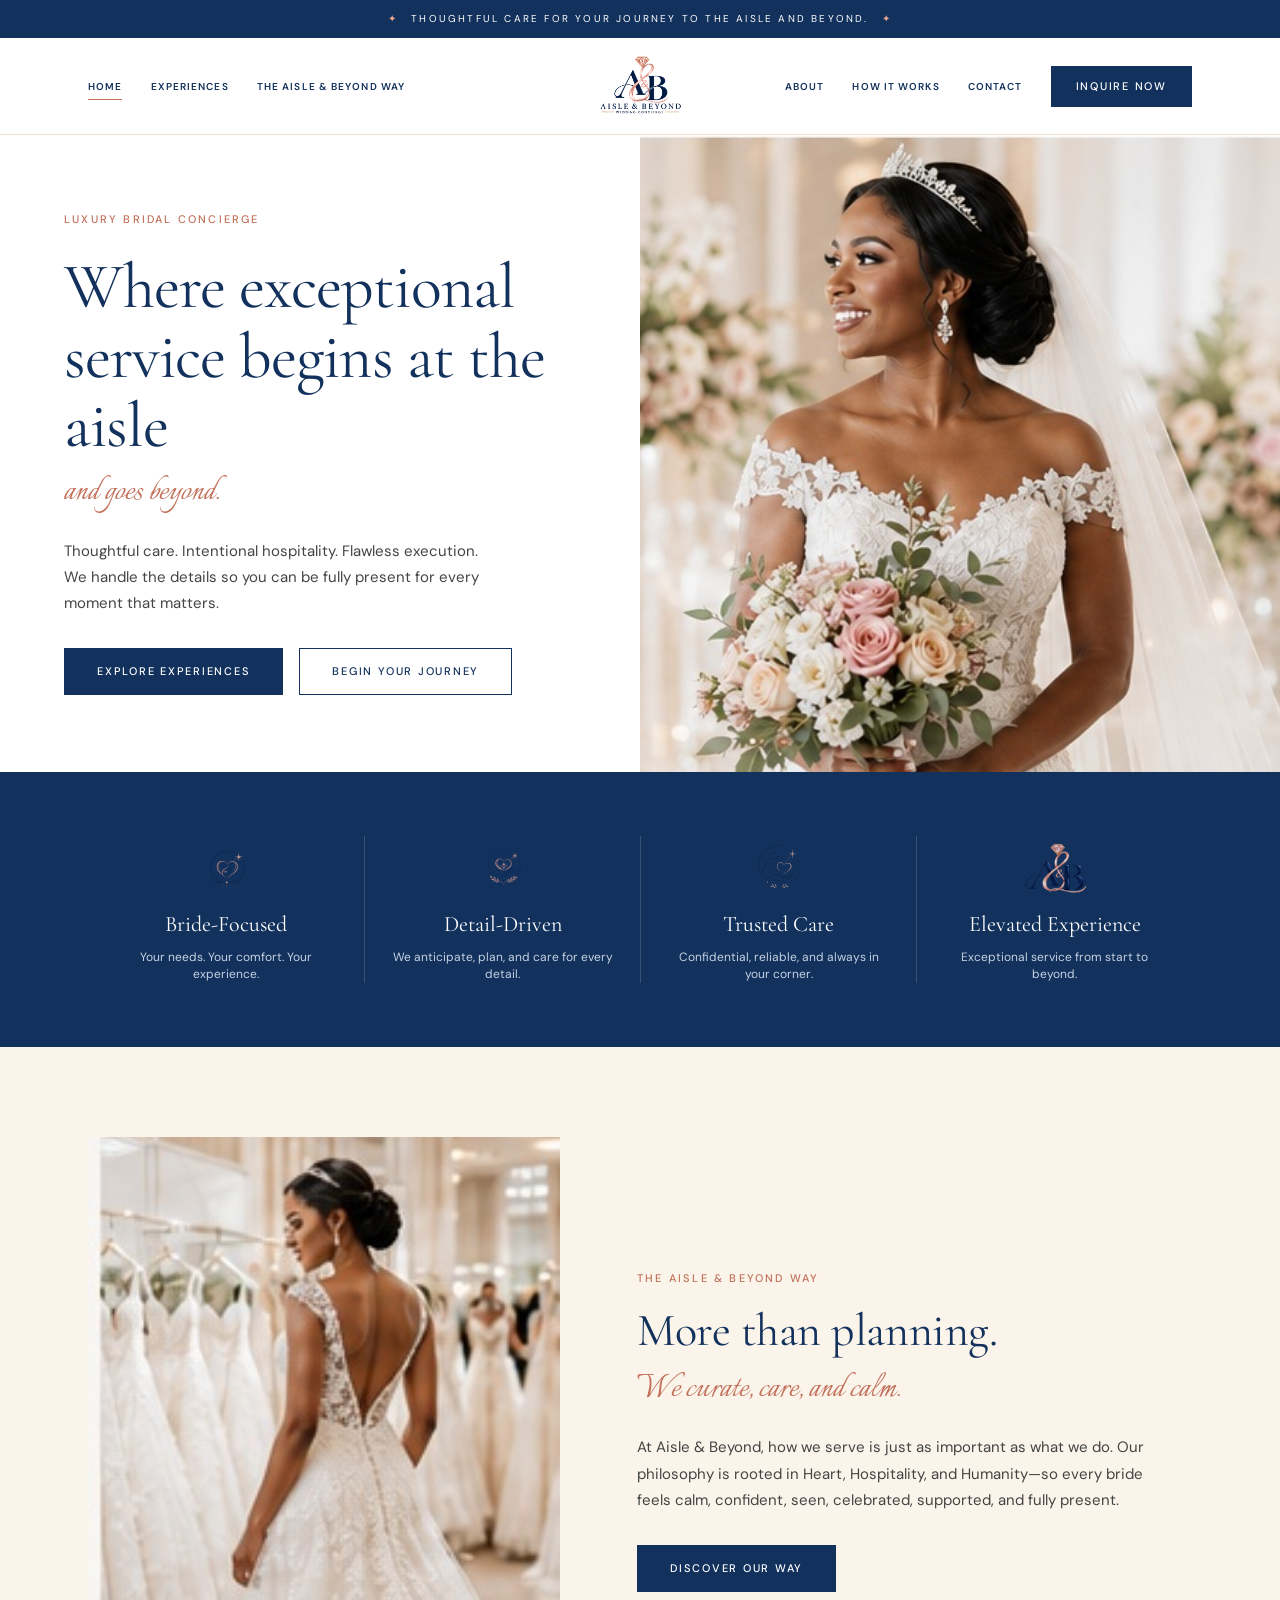
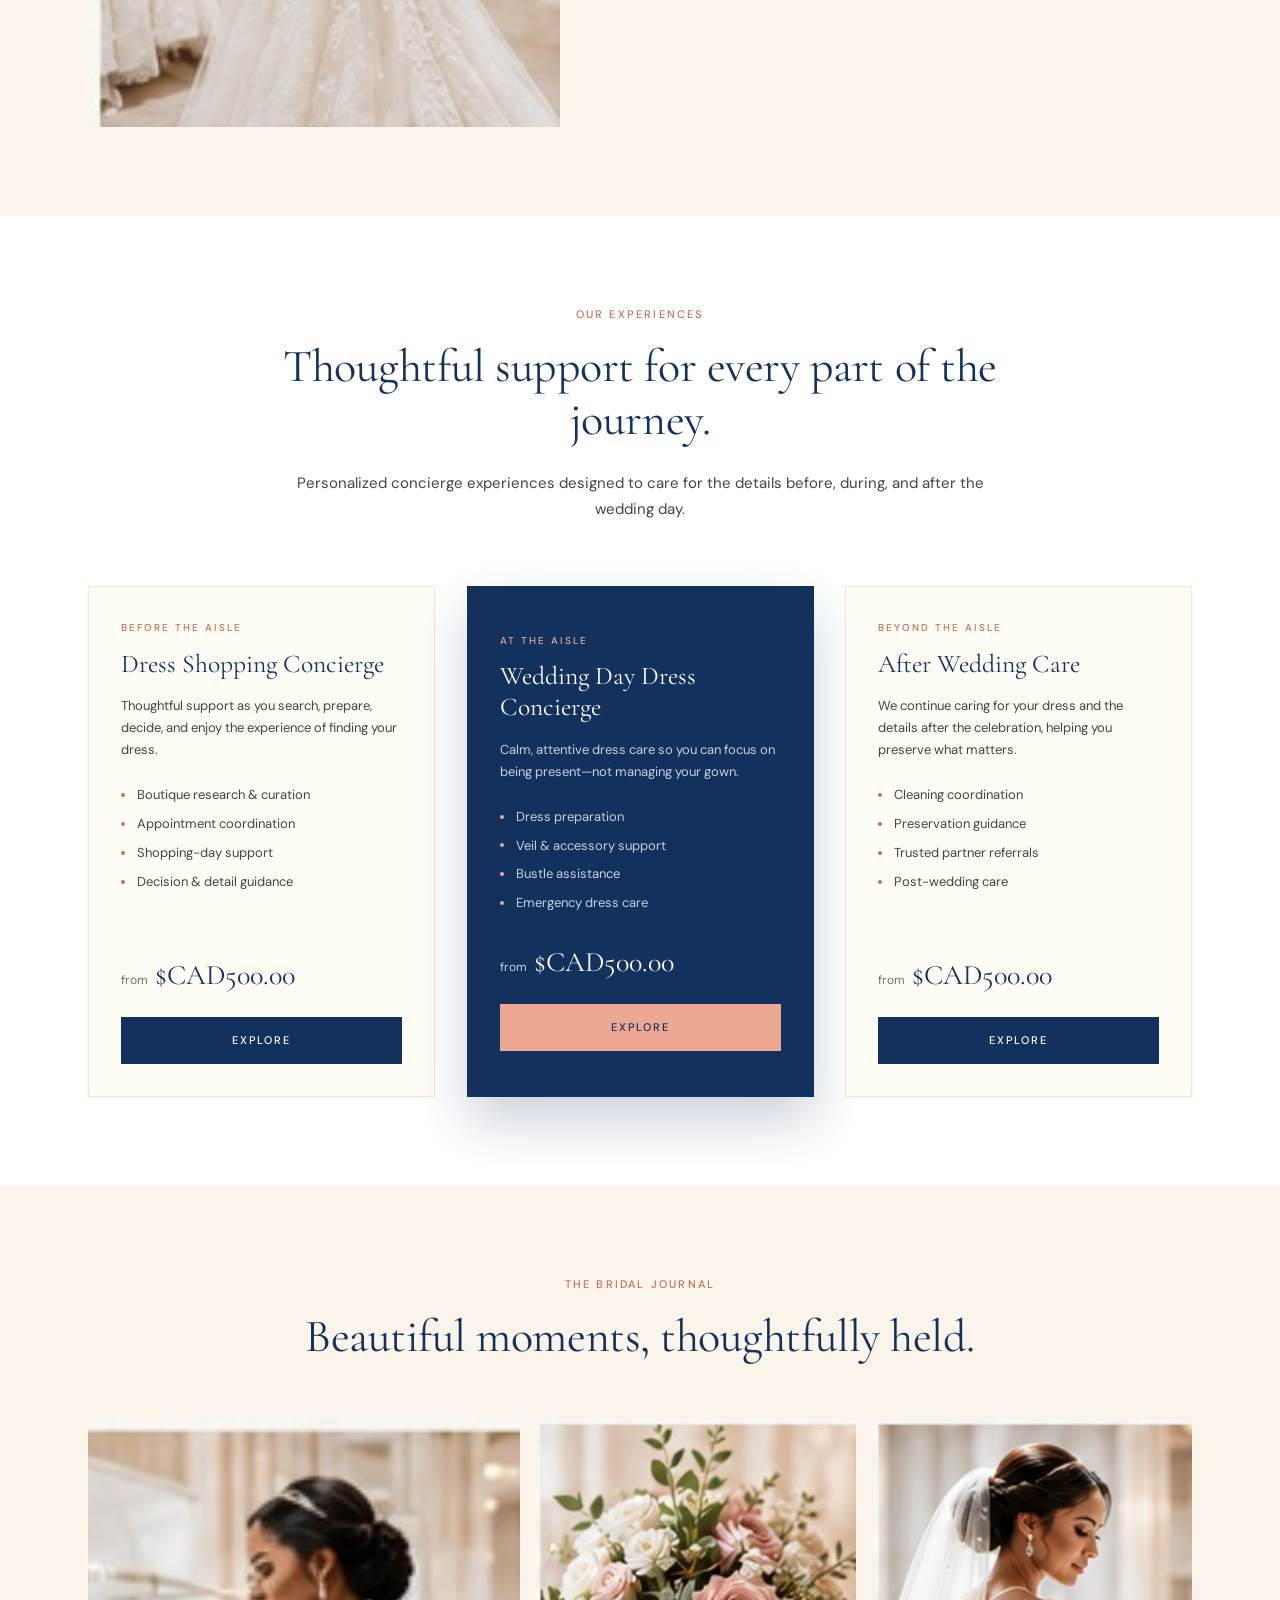
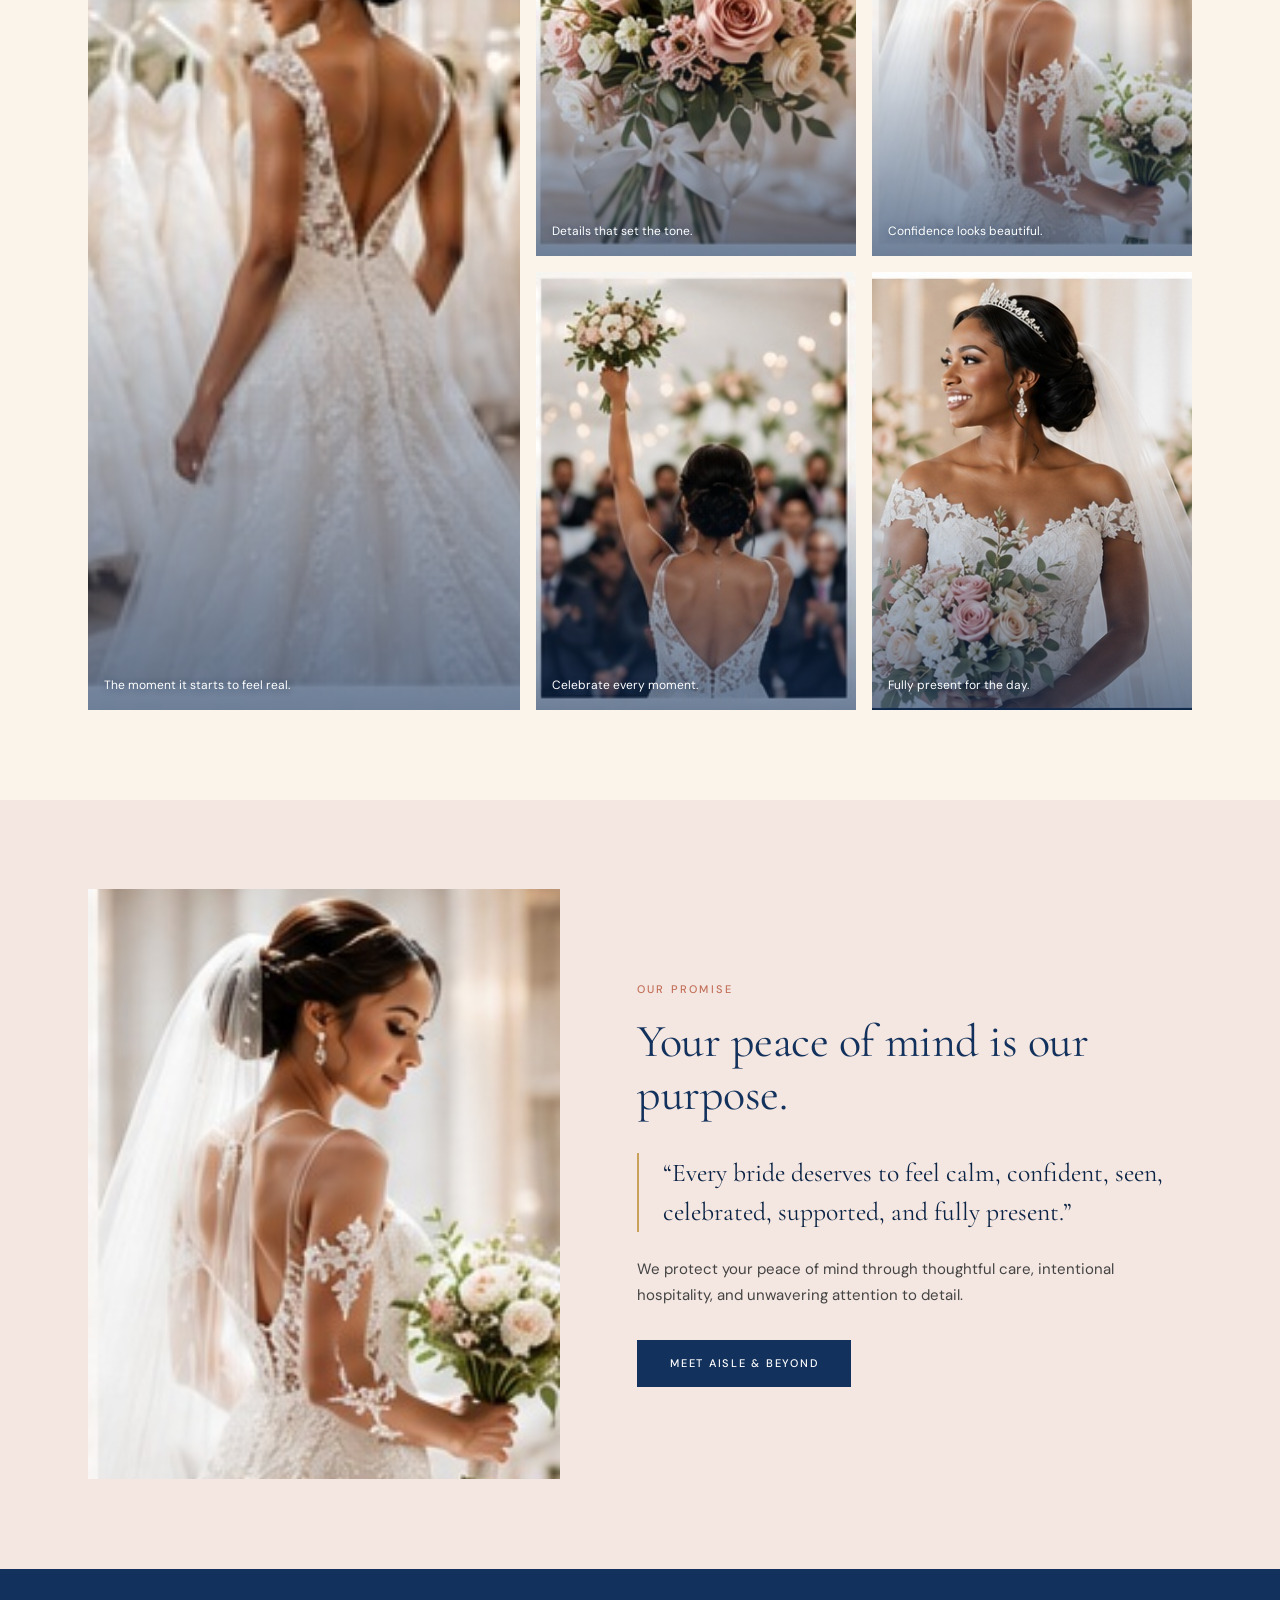
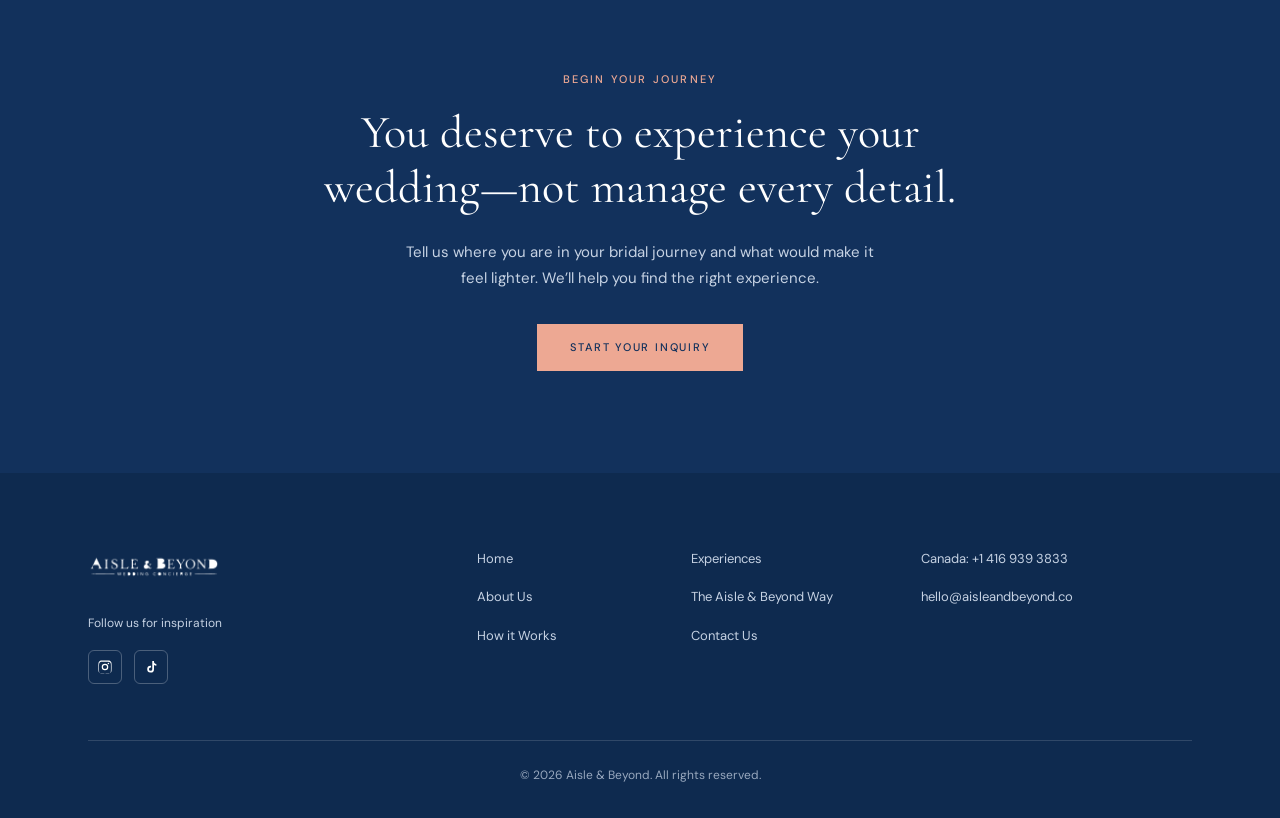
==== index.html @ 55e873e1 "first commit" ====
<!doctype html>
<html lang="en">
  <head>
    <meta charset="UTF-8" />
    <meta name="viewport" content="width=device-width, initial-scale=1.0" />
    <meta
      name="description"
      content="Aisle &amp; Beyond is a luxury bridal concierge offering thoughtful care, intentional hospitality and flawless execution before, during and after the wedding day."
    />
    <title>Aisle &amp; Beyond — Wedding Concierge</title>
    <link rel="icon" href="assets/img/logo.png" />
    <link rel="stylesheet" href="assets/css/style.css" />
  </head>
  <body>
    <!-- ================= Announcement ================= -->
    <div class="announcement">
      <p class="announcement__text">
        <span class="announcement__mark" aria-hidden="true">&#10022;</span>
        Thoughtful care for your journey to the aisle and beyond.
        <span class="announcement__mark" aria-hidden="true">&#10022;</span>
      </p>
    </div>

    <!-- ================= Header ================= -->
    <header class="header" id="header">
      <div class="header__inner container">
        <nav class="nav" aria-label="Primary">
          <ul class="nav__list nav__list--start">
            <li class="nav__item">
              <a class="nav__link" href="index.html" aria-current="page"
                >Home</a
              >
            </li>
            <li class="nav__item">
              <a class="nav__link" href="experiences.html">Experiences</a>
            </li>
            <li class="nav__item">
              <a class="nav__link" href="beyond.html"
                >The Aisle &amp; Beyond Way</a
              >
            </li>
          </ul>

          <a class="nav__brand" href="index.html">
            <img
              class="nav__logo"
              src="assets/img/logo.png"
              alt="Aisle &amp; Beyond, wedding concierge"
              width="180"
              height="72"
            />
          </a>

          <ul class="nav__list nav__list--end">
            <li class="nav__item">
              <a class="nav__link" href="about.html">About</a>
            </li>
            <li class="nav__item">
              <a class="nav__link" href="#how-it-works">How It Works</a>
            </li>
            <li class="nav__item">
              <a class="nav__link" href="contact.html">Contact</a>
            </li>
            <li class="nav__item">
              <a class="btn btn--primary btn--sm" href="contact.html"
                >Inquire Now</a
              >
            </li>
          </ul>

          <button
            class="nav__toggle"
            id="nav-toggle"
            type="button"
            aria-expanded="false"
            aria-controls="nav-panel"
            aria-label="Open navigation menu"
          >
            <span class="nav__toggle-bar" aria-hidden="true"></span>
            <span class="nav__toggle-bar" aria-hidden="true"></span>
            <span class="nav__toggle-bar" aria-hidden="true"></span>
          </button>
        </nav>
      </div>

      <!-- Collapsible menu (tablet + mobile) -->
      <div class="nav__panel" id="nav-panel">
        <ul class="nav__panel-list">
          <li><a class="nav__panel-link" href="index.html">Home</a></li>
          <li>
            <a class="nav__panel-link" href="experiences.html">Experiences</a>
          </li>
          <li>
            <a class="nav__panel-link" href="beyond.html"
              >The Aisle &amp; Beyond Way</a
            >
          </li>
          <li><a class="nav__panel-link" href="about.html">About</a></li>
          <li>
            <a class="nav__panel-link" href="#how-it-works">How It Works</a>
          </li>
          <li><a class="nav__panel-link" href="contact.html">Contact</a></li>
          <li>
            <a class="btn btn--primary btn--block" href="contact.html"
              >Inquire Now</a
            >
          </li>
        </ul>
      </div>
    </header>

    <main>
      <!-- ================= Hero ================= -->
      <section class="hero" aria-labelledby="hero-title">
        <div class="hero__content" data-reveal>
          <p class="eyebrow">Luxury Bridal Concierge</p>
          <h1 class="hero__title" id="hero-title">
            Where exceptional service begins at the aisle
          </h1>
          <p class="hero__script script">and goes beyond.</p>
          <p class="hero__text">
            Thoughtful care. Intentional hospitality. Flawless execution. We
            handle the details so you can be fully present for every moment that
            matters.
          </p>
          <div class="hero__actions">
            <a class="btn btn--primary" href="experiences.html"
              >Explore Experiences</a
            >
            <a class="btn btn--outline" href="contact.html"
              >Begin Your Journey</a
            >
          </div>
        </div>

        <div class="hero__media" data-reveal>
          <img
            class="hero__image"
            src="assets/img/image1.jpg"
            alt="Smiling bride in a lace off-the-shoulder gown and tiara holding a blush rose bouquet"
            width="1600"
            height="1100"
          />
        </div>
      </section>

      <!-- ================= Values ================= -->
      <section class="values" aria-label="Why brides choose Aisle and Beyond">
        <div class="container">
          <ul class="values__list">
            <li class="values__item" data-reveal>
              <img
                class="values__icon"
                src="assets/img/icon1.png"
                alt=""
                aria-hidden="true"
              />
              <h2 class="values__title">Bride-Focused</h2>
              <p class="values__text">
                Your needs. Your comfort. Your experience.
              </p>
            </li>
            <li class="values__item" data-reveal>
              <img
                class="values__icon"
                src="assets/img/icon2.png"
                alt=""
                aria-hidden="true"
              />
              <h2 class="values__title">Detail-Driven</h2>
              <p class="values__text">
                We anticipate, plan, and care for every detail.
              </p>
            </li>
            <li class="values__item" data-reveal>
              <img
                class="values__icon"
                src="assets/img/icon4.png"
                alt=""
                aria-hidden="true"
              />
              <h2 class="values__title">Trusted Care</h2>
              <p class="values__text">
                Confidential, reliable, and always in your corner.
              </p>
            </li>
            <li class="values__item" data-reveal>
              <img
                class="values__icon"
                src="assets/img/icon3.png"
                alt=""
                aria-hidden="true"
              />
              <h2 class="values__title">Elevated Experience</h2>
              <p class="values__text">
                Exceptional service from start to beyond.
              </p>
            </li>
          </ul>
        </div>
      </section>

      <!-- ================= The Aisle & Beyond Way ================= -->
      <section class="way" id="how-it-works" aria-labelledby="way-title">
        <div class="way__inner container">
          <figure class="way__media" data-reveal>
            <img
              class="way__image"
              src="assets/img/image2.jpg"
              alt="Bride in an open-back lace gown standing among wedding dresses in a bridal boutique"
              width="900"
              height="1100"
            />
          </figure>

          <div class="way__content" data-reveal>
            <p class="eyebrow">The Aisle &amp; Beyond Way</p>
            <h2 class="section__title" id="way-title">More than planning.</h2>
            <p class="way__script script">We curate, care, and calm.</p>
            <p class="way__text">
              At Aisle &amp; Beyond, how we serve is just as important as what
              we do. Our philosophy is rooted in Heart, Hospitality, and
              Humanity—so every bride feels calm, confident, seen, celebrated,
              supported, and fully present.
            </p>
            <a class="btn btn--primary" href="beyond.html">Discover Our Way</a>
          </div>
        </div>
      </section>

      <!-- ================= Experiences ================= -->
      <section
        class="experiences"
        id="experiences"
        aria-labelledby="experiences-title"
      >
        <div class="container">
          <header class="section__head" data-reveal>
            <p class="eyebrow">Our Experiences</p>
            <h2 class="section__title" id="experiences-title">
              Thoughtful support for every part of the journey.
            </h2>
            <p class="section__lead">
              Personalized concierge experiences designed to care for the
              details before, during, and after the wedding day.
            </p>
          </header>

          <ul class="experiences__grid">
            <li class="card" data-reveal>
              <p class="card__eyebrow">Before the Aisle</p>
              <h3 class="card__title">Dress Shopping Concierge</h3>
              <p class="card__text">
                Thoughtful support as you search, prepare, decide, and enjoy the
                experience of finding your dress.
              </p>
              <ul class="card__list">
                <li class="card__list-item">
                  Boutique research &amp; curation
                </li>
                <li class="card__list-item">Appointment coordination</li>
                <li class="card__list-item">Shopping-day support</li>
                <li class="card__list-item">Decision &amp; detail guidance</li>
              </ul>
              <p class="card__price">
                <span class="card__price-label">from</span> $CAD500.00
              </p>
              <a class="btn btn--primary btn--block" href="experiences.html"
                >Explore</a
              >
            </li>

            <li class="card card--featured" data-reveal>
              <p class="card__eyebrow">At the Aisle</p>
              <h3 class="card__title">Wedding Day Dress Concierge</h3>
              <p class="card__text">
                Calm, attentive dress care so you can focus on being present—not
                managing your gown.
              </p>
              <ul class="card__list">
                <li class="card__list-item">Dress preparation</li>
                <li class="card__list-item">Veil &amp; accessory support</li>
                <li class="card__list-item">Bustle assistance</li>
                <li class="card__list-item">Emergency dress care</li>
              </ul>
              <p class="card__price">
                <span class="card__price-label">from</span> $CAD500.00
              </p>
              <a class="btn btn--blush btn--block" href="experiences.html"
                >Explore</a
              >
            </li>

            <li class="card" data-reveal>
              <p class="card__eyebrow">Beyond the Aisle</p>
              <h3 class="card__title">After Wedding Care</h3>
              <p class="card__text">
                We continue caring for your dress and the details after the
                celebration, helping you preserve what matters.
              </p>
              <ul class="card__list">
                <li class="card__list-item">Cleaning coordination</li>
                <li class="card__list-item">Preservation guidance</li>
                <li class="card__list-item">Trusted partner referrals</li>
                <li class="card__list-item">Post-wedding care</li>
              </ul>
              <p class="card__price">
                <span class="card__price-label">from</span> $CAD500.00
              </p>
              <a class="btn btn--primary btn--block" href="experiences.html"
                >Explore</a
              >
            </li>
          </ul>
        </div>
      </section>

      <!-- ================= Gallery ================= -->
      <section class="gallery" aria-labelledby="gallery-title">
        <div class="container">
          <header class="section__head" data-reveal>
            <p class="eyebrow">The Bridal Journal</p>
            <h2 class="section__title" id="gallery-title">
              Beautiful moments, thoughtfully held.
            </h2>
          </header>

          <ul class="gallery__grid">
            <li class="gallery__item gallery__item--wide" data-reveal>
              <img
                class="gallery__image"
                src="assets/img/image2.jpg"
                alt="Bride in an open-back lace gown browsing dresses in a bridal salon"
                loading="lazy"
              />
              <p class="gallery__caption">The moment it starts to feel real.</p>
            </li>
            <li class="gallery__item" data-reveal>
              <img
                class="gallery__image"
                src="assets/img/image3.jpg"
                alt="Blush and ivory rose bridal bouquet tied with a satin ribbon"
                loading="lazy"
              />
              <p class="gallery__caption">Details that set the tone.</p>
            </li>
            <li class="gallery__item" data-reveal>
              <img
                class="gallery__image"
                src="assets/img/image4.jpg"
                alt="Bride in a veil and lace gown looking down at her bouquet"
                loading="lazy"
              />
              <p class="gallery__caption">Confidence looks beautiful.</p>
            </li>
            <li class="gallery__item" data-reveal>
              <img
                class="gallery__image"
                src="assets/img/image5.jpg"
                alt="Bride raising her bouquet in celebration in front of applauding guests"
                loading="lazy"
              />
              <p class="gallery__caption">Celebrate every moment.</p>
            </li>
            <li class="gallery__item" data-reveal>
              <img
                class="gallery__image"
                src="assets/img/image6.jpg"
                alt="Bride wearing a tiara and veil holding a blush bouquet at her reception"
                loading="lazy"
              />
              <p class="gallery__caption">Fully present for the day.</p>
            </li>
          </ul>
        </div>
      </section>

      <!-- ================= Promise ================= -->
      <section class="promise" id="about" aria-labelledby="promise-title">
        <div class="promise__inner container">
          <figure class="promise__media" data-reveal>
            <img
              class="promise__image"
              src="assets/img/image7.jpg"
              alt="Bride in a veil and illusion-lace gown holding a soft ivory bouquet"
              width="900"
              height="1100"
              loading="lazy"
            />
          </figure>

          <div class="promise__content" data-reveal>
            <p class="eyebrow">Our Promise</p>
            <h2 class="section__title" id="promise-title">
              Your peace of mind is our purpose.
            </h2>
            <blockquote class="promise__quote">
              <p>
                &ldquo;Every bride deserves to feel calm, confident, seen,
                celebrated, supported, and fully present.&rdquo;
              </p>
            </blockquote>
            <p class="promise__text">
              We protect your peace of mind through thoughtful care, intentional
              hospitality, and unwavering attention to detail.
            </p>
            <a class="btn btn--primary" href="about.html"
              >Meet Aisle &amp; Beyond</a
            >
          </div>
        </div>
      </section>

      <!-- ================= CTA ================= -->
      <section class="cta" id="inquire" aria-labelledby="cta-title">
        <div class="container cta__inner" data-reveal>
          <p class="eyebrow eyebrow--light">Begin Your Journey</p>
          <h2 class="cta__title" id="cta-title">
            You deserve to experience your wedding—not manage every detail.
          </h2>
          <p class="cta__text">
            Tell us where you are in your bridal journey and what would make it
            feel lighter. We&rsquo;ll help you find the right experience.
          </p>
          <a class="btn btn--blush" href="contact.html">Start Your Inquiry</a>
        </div>
      </section>
    </main>

    <!-- ================= Footer ================= -->
    <footer class="footer" id="contact">
      <div class="container">
        <div class="footer__top">
          <div class="footer__brand">
            <img
              class="footer__logo"
              src="assets/img/logo-footer.png"
              alt="Aisle &amp; Beyond, wedding concierge"
              width="180"
              height="46"
              loading="lazy"
            />
            <p class="footer__tagline">Follow us for inspiration</p>
            <ul class="footer__socials">
              <li>
                <a
                  class="footer__social"
                  href="#"
                  aria-label="Aisle and Beyond on Instagram"
                >
                  <svg
                    viewBox="0 0 24 24"
                    width="16"
                    height="16"
                    aria-hidden="true"
                    focusable="false"
                  >
                    <path
                      fill="currentColor"
                      d="M12 2.2c3.2 0 3.6 0 4.9.07 1.2.05 1.8.25 2.2.42.6.22 1 .48 1.4.9.4.4.7.8.9 1.4.2.4.4 1 .4 2.2.1 1.3.1 1.7.1 4.9s0 3.6-.1 4.9c0 1.2-.2 1.8-.4 2.2-.2.6-.5 1-.9 1.4-.4.4-.8.7-1.4.9-.4.2-1 .4-2.2.4-1.3.1-1.7.1-4.9.1s-3.6 0-4.9-.1c-1.2 0-1.8-.2-2.2-.4-.6-.2-1-.5-1.4-.9-.4-.4-.7-.8-.9-1.4-.2-.4-.4-1-.4-2.2-.1-1.3-.1-1.7-.1-4.9s0-3.6.1-4.9c0-1.2.2-1.8.4-2.2.2-.6.5-1 .9-1.4.4-.4.8-.7 1.4-.9.4-.2 1-.4 2.2-.42C8.4 2.2 8.8 2.2 12 2.2Zm0 1.8c-3.1 0-3.5 0-4.8.07-1 .05-1.6.22-1.9.35-.5.2-.8.4-1.1.7-.3.3-.6.6-.7 1.1-.1.3-.3.9-.4 1.9C3 9.4 3 9.8 3 12.9v.2c0 3.1 0 3.5.07 4.8.05 1 .22 1.6.35 1.9.2.5.4.8.7 1.1.3.3.6.6 1.1.7.3.1.9.3 1.9.4 1.3.06 1.7.06 4.8.06s3.5 0 4.8-.06c1-.05 1.6-.22 1.9-.35.5-.2.8-.4 1.1-.7.3-.3.6-.6.7-1.1.1-.3.3-.9.4-1.9.06-1.3.06-1.7.06-4.8s0-3.5-.06-4.8c-.05-1-.22-1.6-.35-1.9-.2-.5-.4-.8-.7-1.1-.3-.3-.6-.6-1.1-.7-.3-.1-.9-.3-1.9-.4C15.5 4 15.1 4 12 4Zm0 3.1a4.9 4.9 0 1 1 0 9.8 4.9 4.9 0 0 1 0-9.8Zm0 1.8a3.1 3.1 0 1 0 0 6.2 3.1 3.1 0 0 0 0-6.2Zm5.1-3.3a1.15 1.15 0 1 1 0 2.3 1.15 1.15 0 0 1 0-2.3Z"
                    />
                  </svg>
                </a>
              </li>
              <li>
                <a
                  class="footer__social"
                  href="#"
                  aria-label="Aisle and Beyond on TikTok"
                >
                  <svg
                    viewBox="0 0 24 24"
                    width="16"
                    height="16"
                    aria-hidden="true"
                    focusable="false"
                  >
                    <path
                      fill="currentColor"
                      d="M16.5 3h-2.6v12.2a2.5 2.5 0 1 1-2.5-2.5c.2 0 .5 0 .7.1v-2.6a5.1 5.1 0 1 0 4.4 5V9a6.4 6.4 0 0 0 3.5 1V7.4a3.9 3.9 0 0 1-3.5-4.4Z"
                    />
                  </svg>
                </a>
              </li>
            </ul>
          </div>

          <nav class="footer__nav" aria-label="Footer">
            <ul class="footer__links">
              <li><a class="footer__link" href="index.html">Home</a></li>
              <li><a class="footer__link" href="about.html">About Us</a></li>
              <li>
                <a class="footer__link" href="#how-it-works">How it Works</a>
              </li>
            </ul>
            <ul class="footer__links">
              <li>
                <a class="footer__link" href="experiences.html">Experiences</a>
              </li>
              <li>
                <a class="footer__link" href="beyond.html"
                  >The Aisle &amp; Beyond Way</a
                >
              </li>
              <li>
                <a class="footer__link" href="contact.html">Contact Us</a>
              </li>
            </ul>
          </nav>

          <address class="footer__contact">
            <p>
              <a class="footer__link" href="tel:+14169393833"
                >Canada: +1 416 939 3833</a
              >
            </p>
            <p>
              <a class="footer__link" href="mailto:hello@aisleandbeyond.co"
                >hello@aisleandbeyond.co</a
              >
            </p>
          </address>
        </div>

        <div class="footer__bottom">
          <p class="footer__copyright">
            &copy; 2026 Aisle &amp; Beyond. All rights reserved.
          </p>
        </div>
      </div>
    </footer>

    <script src="assets/js/main.js"></script>
  </body>
</html>
---- assets/css/style.css ----
/* =========================================================================
   Aisle & Beyond — Wedding Concierge
   Stylesheet: design tokens, base, layout, components, responsive
   Naming: BEM (block__element--modifier)
   ========================================================================= */

@import url("https://fonts.googleapis.com/css2?family=Cormorant+Garamond:ital,wght@0,300;0,400;0,500;0,600;1,300;1,400&family=DM+Sans:ital,opsz,wght@0,9..40,300;0,9..40,400;0,9..40,500;0,9..40,700;1,9..40,400&family=Italianno&display=swap");

/* =========================================================================
   1. Design tokens
   ========================================================================= */

:root {
  /* ---- Colour ---- */
  --color-navy: #12315c;
  --color-navy-bold: #0b2345;
  --color-navy-deep: #0e2a4f;
  --color-navy-soft: #1c4171;
  --color-blush: #eda893;
  --color-gold-blush: #c9a15b;
  --color-blush-dark: #e3937c;
  --color-rose: #c2705a;
  --color-cream: #faf4ea;
  --color-cream-light: #fffcf6;
  --color-sand: #f4e6e0;
  --color-linen: #f5ece4;
  --color-ivory: #fdfaf3;
  --color-white: #ffffff;
  --color-ink: #1b2b3f;
  --color-body: #444444; /* per Figma */
  --color-body-light: #6f6f6f;
  --color-field: #f1f1f1;
  --color-field-hover: #eaeaea;
  --color-border: #e8dcd0;
  --color-border-light: #efe6dc;
  --color-on-navy: #ffffff;
  --color-on-navy-muted: #c6d2e3;

  /* ---- Typography ---- */
  --font-heading: "Cormorant Garamond", "Times New Roman", serif;
  --font-body: "DM Sans", "Helvetica Neue", Arial, sans-serif;
  --font-script: "Italianno", "Cormorant Garamond", cursive;

  --fs-eyebrow: 0.6875rem; /* 11px */
  --fs-nav: 0.625rem; /* 10px — DM Sans SemiBold, per Figma */
  --fs-btn: 0.6875rem; /* 11px */
  --fs-xs: 0.75rem; /* 12px */
  --fs-sm: 0.8125rem; /* 13px */
  --fs-base: 0.9375rem; /* 15px */
  --fs-md: 1rem; /* 16px */
  --fs-lg: 1.125rem; /* 18px */
  --fs-h4: 1.375rem; /* 22px */
  --fs-h3: clamp(1.5rem, 2vw, 1.75rem); /* 24 → 28px */
  --fs-h2: clamp(2rem, 3.6vw, 3rem); /* 32 → 48px */
  --fs-h1: clamp(2.5rem, 5vw, 4rem); /* 40 → 64px */
  --fs-script: clamp(1.75rem, 3vw, 2.375rem); /* 28 → 38px */
  --fs-price: clamp(1.5rem, 2.2vw, 1.875rem); /* 24 → 30px */

  --lh-tight: 1.08;
  --lh-heading: 1.15;
  --lh-snug: 1.4;
  --lh-body: 1.75;

  --ls-eyebrow: 0.2em;
  --ls-btn: 0.16em;
  --ls-nav: 0.11em;

  /* ---- Spacing ---- */
  --space-2xs: 0.25rem; /* 4px  */
  --space-xs: 0.5rem; /* 8px  */
  --space-sm: 0.75rem; /* 12px */
  --space-md: 1rem; /* 16px */
  --space-lg: 1.5rem; /* 24px */
  --space-xl: 2rem; /* 32px */
  --space-2xl: 3rem; /* 48px */
  --space-3xl: 4rem; /* 64px */
  --space-4xl: 5.5rem; /* 88px */
  --space-5xl: 7rem; /* 112px */

  --section-padding: clamp(3.5rem, 7vw, 7rem);
  --container-max: 1200px;
  --container-pad: clamp(1.25rem, 4vw, 3rem);

  /* ---- Radius / elevation / motion ---- */
  --radius-none: 0;
  --radius-sm: 2px;
  --radius-md: 6px;
  --radius-pill: 999px;

  --shadow-header: 0 1px 0 rgba(232, 220, 208, 0.9);
  --shadow-header-scrolled: 0 6px 24px rgba(18, 49, 92, 0.08);
  --shadow-card: 0 1px 2px rgba(18, 49, 92, 0.04);
  --shadow-card-hover: 0 18px 40px rgba(18, 49, 92, 0.12);
  --shadow-featured: 0 24px 50px rgba(18, 49, 92, 0.22);

  --transition-fast: 0.2s ease;
  --transition-base: 0.35s ease;
  --transition-reveal: 0.8s cubic-bezier(0.22, 0.61, 0.36, 1);
}

/* =========================================================================
   2. Reset & base
   ========================================================================= */

*,
*::before,
*::after {
  box-sizing: border-box;
}

html {
  scroll-behavior: smooth;
  -webkit-text-size-adjust: 100%;
}

body {
  margin: 0;
  font-family: var(--font-body);
  font-size: var(--fs-base);
  line-height: var(--lh-body);
  color: var(--color-body);
  background-color: var(--color-white);
  -webkit-font-smoothing: antialiased;
  -moz-osx-font-smoothing: grayscale;
  overflow-x: hidden;
}

h1,
h2,
h3,
h4 {
  margin: 0;
  font-family: var(--font-heading);
  font-weight: 400;
  color: var(--color-navy);
  line-height: var(--lh-heading);
}

p {
  margin: 0;
}

ul,
ol {
  margin: 0;
  padding: 0;
  list-style: none;
}

a {
  color: inherit;
  text-decoration: none;
}

img {
  display: block;
  max-width: 100%;
  height: auto;
}

blockquote {
  margin: 0;
}

address {
  font-style: normal;
}

button {
  font: inherit;
  color: inherit;
}

:focus-visible {
  outline: 2px solid var(--color-blush);
  outline-offset: 3px;
}

/* =========================================================================
   3. Layout helpers
   ========================================================================= */

.container {
  width: 100%;
  max-width: var(--container-max);
  margin-inline: auto;
  padding-inline: var(--container-pad);
}

/* =========================================================================
   4. Shared elements
   ========================================================================= */

.eyebrow {
  font-family: var(
    --font-body
  ); /* also used on headings, so set it explicitly */
  font-size: var(--fs-eyebrow);
  font-weight: 500;
  letter-spacing: var(--ls-eyebrow);
  text-transform: uppercase;
  color: var(--color-rose);
  line-height: 1.6;
}

.eyebrow--light {
  color: var(--color-blush);
}

.script {
  font-family: var(--font-script);
  font-size: var(--fs-script);
  font-weight: 400;
  line-height: 1.1;
  color: var(--color-rose);
}

.section__head {
  max-width: 720px;
  margin-inline: auto;
  text-align: center;
}

.section__head .eyebrow {
  margin-bottom: var(--space-md);
}

.section__title {
  font-size: var(--fs-h2);
  font-weight: 400;
  letter-spacing: -0.01em;
}

.section__lead {
  margin-top: var(--space-lg);
  font-size: var(--fs-base);
  color: var(--color-body);
}

/* ---- Buttons ---- */

.btn {
  display: inline-flex;
  align-items: center;
  justify-content: center;
  gap: var(--space-xs);
  padding: 1.0625rem 2rem;
  border: 1px solid transparent;
  border-radius: var(--radius-none);
  font-family: var(--font-body);
  font-size: var(--fs-btn);
  font-weight: 500;
  letter-spacing: var(--ls-btn);
  text-transform: uppercase;
  line-height: 1;
  cursor: pointer;
  transition:
    background-color var(--transition-base),
    color var(--transition-base),
    border-color var(--transition-base),
    transform var(--transition-base),
    box-shadow var(--transition-base);
}

.btn:hover {
  transform: translateY(-2px);
}

.btn--primary {
  background-color: var(--color-navy);
  border-color: var(--color-navy);
  color: var(--color-on-navy);
}

.btn--primary:hover {
  background-color: var(--color-navy-soft);
  border-color: var(--color-navy-soft);
  box-shadow: 0 10px 24px rgba(18, 49, 92, 0.22);
}

.btn--outline {
  background-color: transparent;
  border-color: var(--color-navy);
  color: var(--color-navy);
}

.btn--outline:hover {
  background-color: var(--color-navy);
  color: var(--color-on-navy);
}

.btn--blush {
  background-color: var(--color-blush);
  border-color: var(--color-blush);
  color: var(--color-navy);
}

.btn--blush:hover {
  background-color: var(--color-blush-dark);
  border-color: var(--color-blush-dark);
  box-shadow: 0 10px 24px rgba(237, 168, 147, 0.35);
}

.btn--sm {
  padding: 0.875rem 1.5rem;
}

.btn--block {
  display: flex;
  width: 100%;
}

/* =========================================================================
   5. Announcement bar
   ========================================================================= */

.announcement {
  background-color: var(--color-navy);
  color: var(--color-on-navy);
  padding: var(--space-sm) var(--container-pad);
  text-align: center;
}

.announcement__text {
  font-size: 0.625rem; /* 10px */
  font-weight: 400;
  letter-spacing: 0.22em;
  text-transform: uppercase;
  line-height: 1.4;
}

.announcement__mark {
  color: var(--color-blush);
  margin-inline: var(--space-xs);
}

/* =========================================================================
   6. Header / navigation
   ========================================================================= */

.header {
  position: sticky;
  top: 0;
  z-index: 100;
  background-color: var(--color-white);
  box-shadow: var(--shadow-header);
  transition:
    box-shadow var(--transition-base),
    background-color var(--transition-base);
}

.header--scrolled {
  box-shadow: var(--shadow-header-scrolled);
}

.header__inner {
  display: block;
}

.nav {
  display: grid;
  grid-template-columns: 1fr auto 1fr;
  align-items: center;
  gap: var(--space-lg);
  min-height: 96px;
  transition: min-height var(--transition-base);
}

.header--scrolled .nav {
  min-height: 78px;
}

.nav__list {
  display: flex;
  align-items: center;
  gap: clamp(1rem, 2.2vw, 2rem);
}

.nav__list--start {
  justify-content: flex-start;
}

.nav__list--end {
  justify-content: flex-end;
}

.nav__link {
  position: relative;
  display: inline-block;
  padding-block: var(--space-2xs);
  font-size: var(--fs-nav);
  font-weight: 600;
  letter-spacing: var(--ls-nav);
  text-transform: uppercase;
  color: var(--color-navy);
  transition: color var(--transition-fast);
}

.nav__link::after {
  content: "";
  position: absolute;
  left: 0;
  bottom: 0;
  width: 100%;
  height: 1px;
  background-color: var(--color-rose);
  transform: scaleX(0);
  transform-origin: left;
  transition: transform var(--transition-base);
}

.nav__link:hover {
  color: var(--color-rose);
}

.nav__link:hover::after,
.nav__link[aria-current="page"]::after {
  transform: scaleX(1);
}

.nav__brand {
  display: block;
  justify-self: center;
}

.nav__logo {
  width: auto;
  height: 62px;
  transition: height var(--transition-base);
}

.header--scrolled .nav__logo {
  height: 52px;
}

/* ---- Hamburger ---- */

.nav__toggle {
  display: none;
  flex-direction: column;
  justify-content: center;
  gap: 5px;
  width: 44px;
  height: 44px;
  padding: 0 10px;
  background: none;
  border: 1px solid var(--color-border);
  border-radius: var(--radius-sm);
  cursor: pointer;
  transition:
    border-color var(--transition-fast),
    background-color var(--transition-fast);
}

.nav__toggle:hover {
  border-color: var(--color-navy);
}

.nav__toggle-bar {
  display: block;
  width: 100%;
  height: 1.5px;
  background-color: var(--color-navy);
  transition:
    transform var(--transition-base),
    opacity var(--transition-fast);
}

.nav__toggle[aria-expanded="true"] .nav__toggle-bar:nth-child(1) {
  transform: translateY(6.5px) rotate(45deg);
}

.nav__toggle[aria-expanded="true"] .nav__toggle-bar:nth-child(2) {
  opacity: 0;
}

.nav__toggle[aria-expanded="true"] .nav__toggle-bar:nth-child(3) {
  transform: translateY(-6.5px) rotate(-45deg);
}

/* ---- Collapsible panel ---- */

.nav__panel {
  display: none;
  overflow: hidden;
  max-height: 0;
  opacity: 0;
  visibility: hidden;
  background-color: var(--color-white);
  border-top: 1px solid var(--color-border-light);
  transition:
    max-height var(--transition-base),
    opacity var(--transition-base),
    visibility var(--transition-base);
}

.nav__panel.is-open {
  max-height: 32rem;
  opacity: 1;
  visibility: visible;
}

.nav__panel-list {
  display: flex;
  flex-direction: column;
  gap: var(--space-xs);
  padding: var(--space-lg) var(--container-pad) var(--space-xl);
}

.nav__panel-link {
  display: block;
  padding: var(--space-sm) 0;
  font-size: var(--fs-xs);
  font-weight: 500;
  letter-spacing: var(--ls-nav);
  text-transform: uppercase;
  color: var(--color-navy);
  border-bottom: 1px solid var(--color-border-light);
  transition:
    color var(--transition-fast),
    padding-left var(--transition-fast);
}

.nav__panel-link:hover {
  color: var(--color-rose);
  padding-left: var(--space-xs);
}

.nav__panel-list .btn {
  margin-top: var(--space-md);
}

/* =========================================================================
   7. Hero
   ========================================================================= */

.hero {
  display: grid;
  grid-template-columns: 1fr 1fr;
  align-items: center;
  background-color: var(--color-white);
}

.hero__content {
  padding: clamp(3rem, 6vw, 6rem) clamp(1.25rem, 5vw, 5rem);
  margin-left: auto;
  max-width: 640px;
}

.hero__title {
  margin-top: var(--space-lg);
  font-size: var(--fs-h1);
  font-weight: 400;
  line-height: var(--lh-tight);
  letter-spacing: -0.015em;
}

.hero__script {
  margin-top: var(--space-sm);
}

.hero__text {
  margin-top: var(--space-lg);
  max-width: 42ch;
  font-size: var(--fs-base);
  color: var(--color-body);
}

.hero__actions {
  display: flex;
  flex-wrap: wrap;
  gap: var(--space-md);
  margin-top: var(--space-xl);
}

.hero__media {
  height: 100%;
  overflow: hidden;
}

.hero__image {
  width: 100%;
  height: 100%;
  min-height: 480px;
  object-fit: cover;
  object-position: center;
  transform: scale(1.02);
  transition: transform 1.2s cubic-bezier(0.22, 0.61, 0.36, 1);
}

.hero__media:hover .hero__image {
  transform: scale(1.06);
}

/* =========================================================================
   8. Values band
   ========================================================================= */

.values {
  background-color: var(--color-navy);
  padding-block: clamp(3rem, 5vw, 4.5rem);
}

.values__list {
  display: grid;
  grid-template-columns: repeat(4, 1fr);
}

.values__item {
  display: flex;
  flex-direction: column;
  align-items: center;
  text-align: center;
  gap: var(--space-sm);
  padding-inline: var(--space-lg);
  border-left: 1px solid rgba(255, 255, 255, 0.16);
}

.values__item:first-child {
  border-left: 0;
}

.values__icon {
  width: 74px;
  height: 64px;
  object-fit: contain;
  /* Provided icon art is navy + blush on white; render it as light line art on navy */
  /* filter: brightness(0) invert(1); */
  opacity: 0.85;
  transition:
    transform var(--transition-base),
    opacity var(--transition-base);
}

.values__item:hover .values__icon {
  transform: translateY(-4px);
  opacity: 1;
}

.values__title {
  font-size: var(--fs-h4);
  font-weight: 400;
  color: var(--color-on-navy);
}

.values__text {
  max-width: 34ch;
  font-size: var(--fs-xs);
  line-height: var(--lh-snug);
  color: var(--color-on-navy-muted);
}

/* =========================================================================
   9. The Aisle & Beyond Way
   ========================================================================= */

.way {
  background-color: var(--color-cream);
  padding-block: var(--section-padding);
}

.way__inner {
  display: grid;
  grid-template-columns: 0.85fr 1fr;
  align-items: center;
  gap: clamp(2rem, 6vw, 5.5rem);
}

.way__media {
  margin: 0;
  overflow: hidden;
}

.way__image {
  width: 100%;
  aspect-ratio: 4 / 5;
  object-fit: cover;
  transition: transform 1s cubic-bezier(0.22, 0.61, 0.36, 1);
}

.way__media:hover .way__image {
  transform: scale(1.04);
}

.way__content .eyebrow {
  margin-bottom: var(--space-md);
}

.way__script {
  margin-top: var(--space-sm);
}

.way__text {
  margin-top: var(--space-lg);
  max-width: 52ch;
}

.way__content .btn {
  margin-top: var(--space-xl);
}

/* =========================================================================
   10. Experiences
   ========================================================================= */

.experiences {
  background-color: var(--color-white);
  padding-block: var(--section-padding);
}

.experiences__grid {
  display: grid;
  grid-template-columns: repeat(3, 1fr);
  align-items: center;
  gap: var(--space-xl);
  margin-top: clamp(2.5rem, 5vw, 4rem);
}

.card {
  display: flex;
  flex-direction: column;
  height: 100%;
  padding: clamp(1.75rem, 2.5vw, 2.25rem);
  background-color: var(--color-cream-light);
  border: 1px solid var(--color-border-light);
  border-radius: var(--radius-none);
  box-shadow: var(--shadow-card);
  transition:
    transform var(--transition-base),
    box-shadow var(--transition-base);
}

.card:hover {
  transform: translateY(-6px);
  box-shadow: var(--shadow-card-hover);
}

.card--featured {
  background-color: var(--color-navy);
  border-color: var(--color-navy);
  box-shadow: var(--shadow-featured);
  padding-block: clamp(2.25rem, 3.5vw, 3rem);
}

.card--featured:hover {
  box-shadow: 0 30px 60px rgba(18, 49, 92, 0.3);
}

.card__eyebrow {
  font-size: 0.625rem;
  font-weight: 500;
  letter-spacing: var(--ls-eyebrow);
  text-transform: uppercase;
  color: var(--color-rose);
}

.card--featured .card__eyebrow {
  color: var(--color-blush);
}

.card__title {
  margin-top: var(--space-sm);
  font-size: var(--fs-h3);
  font-weight: 400;
  line-height: 1.2;
}

.card--featured .card__title {
  color: var(--color-on-navy);
}

.card__text {
  margin-top: var(--space-md);
  font-size: var(--fs-sm);
  line-height: 1.7;
  color: var(--color-body);
}

.card--featured .card__text {
  color: var(--color-on-navy-muted);
}

.card__list {
  margin-top: var(--space-lg);
  display: flex;
  flex-direction: column;
  gap: var(--space-xs);
}

.card__list-item {
  position: relative;
  padding-left: var(--space-md);
  font-size: var(--fs-sm);
  line-height: 1.6;
  color: var(--color-body);
}

.card__list-item::before {
  content: "";
  position: absolute;
  left: 0;
  top: 0.6em;
  width: 4px;
  height: 4px;
  border-radius: var(--radius-pill);
  background-color: var(--color-rose);
}

.card--featured .card__list-item {
  color: var(--color-on-navy-muted);
}

.card--featured .card__list-item::before {
  background-color: var(--color-blush);
}

.card__price {
  margin-top: auto;
  padding-top: var(--space-xl);
  font-family: var(--font-heading);
  font-size: var(--fs-price);
  font-weight: 400;
  line-height: 1.2;
  color: var(--color-navy);
}

.card--featured .card__price {
  color: var(--color-on-navy);
}

.card__price-label {
  font-family: var(--font-body);
  font-size: var(--fs-xs);
  font-weight: 400;
  color: var(--color-body-light);
}

.card--featured .card__price-label {
  color: var(--color-on-navy-muted);
}

.card .btn {
  margin-top: var(--space-lg);
}

/* =========================================================================
   11. Gallery
   ========================================================================= */

.gallery {
  background-color: var(--color-cream);
  padding-block: var(--section-padding);
}

.gallery__grid {
  display: grid;
  grid-template-columns: 1.35fr 1fr 1fr;
  grid-template-rows: repeat(2, minmax(0, 1fr));
  gap: var(--space-md);
  margin-top: clamp(2.5rem, 5vw, 3.5rem);
}

.gallery__item {
  position: relative;
  overflow: hidden;
  min-height: 220px;
}

.gallery__item--wide {
  grid-row: span 2;
}

.gallery__image {
  width: 100%;
  height: 100%;
  object-fit: cover;
  transition: transform 0.9s cubic-bezier(0.22, 0.61, 0.36, 1);
}

.gallery__item::after {
  content: "";
  position: absolute;
  inset: auto 0 0 0;
  height: 55%;
  background: linear-gradient(
    to top,
    rgba(18, 49, 92, 0.6),
    rgba(18, 49, 92, 0)
  );
  pointer-events: none;
  transition: opacity var(--transition-base);
}

.gallery__item:hover .gallery__image {
  transform: scale(1.06);
}

.gallery__caption {
  position: absolute;
  left: var(--space-md);
  right: var(--space-md);
  bottom: var(--space-md);
  z-index: 1;
  font-size: var(--fs-xs);
  line-height: 1.5;
  color: var(--color-white);
  text-shadow: 0 1px 6px rgba(18, 49, 92, 0.5);
}

/* =========================================================================
   12. Promise
   ========================================================================= */

.promise {
  background-color: var(--color-sand);
  padding-block: var(--section-padding);
}

.promise__inner {
  display: grid;
  grid-template-columns: 0.85fr 1fr;
  align-items: center;
  gap: clamp(2rem, 6vw, 5.5rem);
}

.promise__media {
  margin: 0;
  overflow: hidden;
}

.promise__image {
  width: 100%;
  aspect-ratio: 4 / 5;
  object-fit: cover;
  transition: transform 1s cubic-bezier(0.22, 0.61, 0.36, 1);
}

.promise__media:hover .promise__image {
  transform: scale(1.04);
}

.promise__content .eyebrow {
  margin-bottom: var(--space-md);
}

.promise__quote {
  margin-top: var(--space-xl);
  padding-left: var(--space-lg);
  border-left: 2px solid var(--color-gold-blush);
  font-family: var(--font-heading);
  font-size: var(--fs-h3);
  /* font-style: italic; */
  font-weight: 400;
  line-height: 1.55;
  color: var(--color-navy-bold);
}

.promise__text {
  margin-top: var(--space-lg);
  max-width: 50ch;
}

.promise__content .btn {
  margin-top: var(--space-xl);
}

/* =========================================================================
   13. Closing CTA
   ========================================================================= */

.cta {
  background-color: var(--color-navy);
  padding-block: clamp(4rem, 8vw, 7rem);
  text-align: center;
}

.cta__inner {
  max-width: 760px;
}

.cta__title {
  margin-top: var(--space-md);
  font-size: var(--fs-h2);
  font-weight: 400;
  line-height: 1.2;
  color: var(--color-on-navy);
}

.cta__text {
  margin-top: var(--space-lg);
  margin-inline: auto;
  max-width: 48ch;
  font-size: var(--fs-base);
  color: var(--color-on-navy-muted);
}

.cta__inner .btn {
  margin-top: var(--space-xl);
}

/* =========================================================================
   14. Footer
   ========================================================================= */

.footer {
  background-color: var(--color-navy-deep);
  color: var(--color-on-navy-muted);
  padding-block: clamp(3rem, 6vw, 4.5rem) var(--space-xl);
}

.footer__top {
  display: grid;
  grid-template-columns: 1.2fr 1.4fr 1fr;
  gap: clamp(2rem, 5vw, 4rem);
}

.footer__logo {
  width: auto;
  height: 44px;
}

.footer__tagline {
  margin-top: var(--space-lg);
  font-size: var(--fs-xs);
  color: var(--color-on-navy-muted);
}

.footer__socials {
  display: flex;
  gap: var(--space-sm);
  margin-top: var(--space-md);
}

.footer__social {
  display: inline-flex;
  align-items: center;
  justify-content: center;
  width: 34px;
  height: 34px;
  border: 1px solid rgba(255, 255, 255, 0.25);
  border-radius: var(--radius-md);
  color: var(--color-on-navy);
  transition:
    background-color var(--transition-fast),
    border-color var(--transition-fast),
    color var(--transition-fast),
    transform var(--transition-fast);
}

.footer__social:hover {
  background-color: var(--color-blush);
  border-color: var(--color-blush);
  color: var(--color-navy);
  transform: translateY(-2px);
}

.footer__nav {
  display: grid;
  grid-template-columns: repeat(2, minmax(0, 1fr));
  gap: clamp(1.5rem, 4vw, 3rem);
}

.footer__links {
  display: flex;
  flex-direction: column;
  gap: var(--space-sm);
}

.footer__contact {
  display: flex;
  flex-direction: column;
  gap: var(--space-sm);
}

.footer__link {
  font-size: var(--fs-sm);
  line-height: 1.5;
  color: var(--color-on-navy-muted);
  transition: color var(--transition-fast);
}

.footer__link:hover {
  color: var(--color-blush);
}

.footer__bottom {
  margin-top: clamp(2.5rem, 5vw, 3.5rem);
  padding-top: var(--space-lg);
  border-top: 1px solid rgba(255, 255, 255, 0.14);
  text-align: center;
}

.footer__copyright {
  font-size: var(--fs-xs);
  color: rgba(198, 210, 227, 0.75);
}

/* =========================================================================
   15. Page hero (inner pages)
   ========================================================================= */

.page-hero {
  position: relative;
  display: flex;
  align-items: center;
  min-height: clamp(22rem, 34vw, 30rem);
  overflow: hidden;
  background-color: var(--color-navy);
  isolation: isolate;
}

.page-hero__media {
  position: absolute;
  inset: 0;
  z-index: -2;
}

.page-hero__image {
  width: 100%;
  height: 100%;
  object-fit: cover;
  object-position: center;
  transform: scale(1.06);
  animation: page-hero-drift 18s ease-in-out infinite alternate;
}

@keyframes page-hero-drift {
  from {
    transform: scale(1.06) translate3d(0, 0, 0);
  }
  to {
    transform: scale(1.14) translate3d(0, -1.5%, 0);
  }
}

.page-hero__overlay {
  position: absolute;
  inset: 0;
  z-index: -1;
  background: linear-gradient(
    100deg,
    rgba(18, 49, 92, 0.94) 0%,
    rgba(18, 49, 92, 0.86) 45%,
    rgba(18, 49, 92, 0.74) 100%
  );
}

.page-hero__content {
  padding-block: clamp(3rem, 6vw, 5rem);
  max-width: 820px;
}

.page-hero__title {
  margin-top: var(--space-md);
  font-size: var(--fs-h1);
  font-weight: 400;
  line-height: var(--lh-tight);
  letter-spacing: -0.015em;
  color: var(--color-on-navy);
}

.page-hero__text {
  margin-top: var(--space-lg);
  max-width: 56ch;
  font-size: var(--fs-base);
  color: var(--color-on-navy-muted);
}

/* =========================================================================
   16. Statement band & fine print
   ========================================================================= */

.statement {
  background-color: var(--color-linen);
  padding-block: var(--section-padding);
  text-align: center;
}

.statement__inner {
  max-width: 760px;
}

.statement__title {
  margin-top: var(--space-md);
  font-size: var(--fs-h2);
  font-weight: 400;
  line-height: 1.2;
}

.statement__text {
  margin-top: var(--space-lg);
  margin-inline: auto;
  max-width: 58ch;
}

.note {
  margin-top: clamp(2rem, 4vw, 3rem);
  text-align: center;
  font-size: var(--fs-sm);
  color: var(--color-body-light);
}

/* =========================================================================
   17. The Aisle & Beyond Way page
   ========================================================================= */

/* ---- Foundation pillars ---- */

.foundation {
  background-color: var(--color-ivory);
  padding-block: var(--section-padding);
}

.foundation__grid {
  display: grid;
  grid-template-columns: repeat(3, 1fr);
  gap: clamp(1.5rem, 4vw, 3.5rem);
  margin-top: clamp(2.5rem, 5vw, 4rem);
}

.pillar {
  padding-top: clamp(1.5rem, 2.5vw, 2.25rem);
  border-top: 1px solid var(--color-border);
}

.pillar__icon {
  width: 42px;
  height: 34px;
  object-fit: contain;
  object-position: left center;
  opacity: 0.7;
  transition:
    transform var(--transition-base),
    opacity var(--transition-base);
}

.pillar:hover .pillar__icon {
  transform: translateY(-3px);
  opacity: 1;
}

.pillar__title {
  margin-top: var(--space-lg);
  font-size: var(--fs-h4);
  font-weight: 400;
}

.pillar__text {
  margin-top: var(--space-sm);
  font-size: var(--fs-sm);
  line-height: 1.7;
}

/* ---- Method steps ---- */

.method {
  background-color: var(--color-linen);
  padding-block: var(--section-padding);
}

.method__grid {
  display: grid;
  grid-template-columns: repeat(5, 1fr);
  gap: 1px; /* the gap itself draws the dividers */
  margin-top: clamp(2.5rem, 5vw, 4rem);
  background-color: var(--color-border-light);
  border: 1px solid var(--color-border-light);
  border-radius: var(--radius-sm);
  overflow: hidden;
}

.step {
  padding: clamp(1.5rem, 2.2vw, 2rem);
  min-height: clamp(13rem, 18vw, 17rem);
  background-color: var(--color-cream-light);
  transition: background-color var(--transition-base);
}

.step:hover {
  background-color: var(--color-white);
}

.step__number {
  font-size: 0.625rem;
  font-weight: 500;
  letter-spacing: var(--ls-eyebrow);
  color: var(--color-rose);
}

.step__title {
  margin-top: var(--space-sm);
  font-size: var(--fs-h4);
  font-weight: 400;
}

.step__text {
  margin-top: var(--space-sm);
  font-size: var(--fs-xs);
  line-height: 1.7;
}

/* ---- How we serve ---- */

.serve {
  background-color: var(--color-ivory);
  padding-block: var(--section-padding);
}

.serve__grid {
  display: grid;
  grid-template-columns: repeat(3, 1fr);
  gap: var(--space-xl);
  margin-top: clamp(2.5rem, 5vw, 4rem);
}

.principle {
  padding: clamp(1.75rem, 2.5vw, 2.25rem);
  min-height: clamp(14rem, 20vw, 17rem);
  background-color: var(--color-cream-light);
  border: 1px solid var(--color-border-light);
  border-radius: var(--radius-sm);
  box-shadow: var(--shadow-card);
  transition:
    transform var(--transition-base),
    box-shadow var(--transition-base);
}

.principle:hover {
  transform: translateY(-6px);
  box-shadow: var(--shadow-card-hover);
}

.principle__eyebrow {
  font-size: 0.625rem;
  font-weight: 500;
  letter-spacing: var(--ls-eyebrow);
  text-transform: uppercase;
  color: var(--color-rose);
}

.principle__title {
  margin-top: var(--space-sm);
  font-size: var(--fs-h3);
  font-weight: 400;
  line-height: 1.2;
}

.principle__text {
  margin-top: var(--space-md);
  font-size: var(--fs-sm);
  line-height: 1.7;
}

/* =========================================================================
   18. About page
   ========================================================================= */

/* ---- Founder note ---- */

.founder {
  background-color: var(--color-ivory);
  padding-block: var(--section-padding);
}

.founder__inner {
  display: grid;
  grid-template-columns: 0.8fr 1fr;
  align-items: center;
  gap: clamp(2rem, 6vw, 5rem);
}

.founder__media {
  margin: 0;
  overflow: hidden;
  border-radius: var(--radius-sm);
}

.founder__image {
  width: 100%;
  aspect-ratio: 4 / 5;
  object-fit: cover;
  transition: transform 1s cubic-bezier(0.22, 0.61, 0.36, 1);
}

.founder__media:hover .founder__image {
  transform: scale(1.04);
}

.founder__title {
  margin-top: var(--space-md);
  font-size: var(--fs-h2);
  font-weight: 400;
  line-height: 1.2;
}

.founder__text {
  margin-top: var(--space-lg);
  max-width: 58ch;
}

.founder__signature {
  margin-top: var(--space-xl);
  font-size: clamp(1.5rem, 2.2vw, 1.875rem);
}

.founder__role {
  margin-top: var(--space-xs);
}

/* ---- Every bride deserves ---- */

.creed {
  background-color: var(--color-ivory);
  padding-block: var(--section-padding);
  text-align: center;
}

.creed__list {
  margin-top: clamp(1.5rem, 3vw, 2.5rem);
}

.creed__line {
  font-family: var(--font-heading);
  font-size: var(--fs-h2);
  font-weight: 400;
  line-height: 1.45;
  color: var(--color-navy);
}

.creed__note {
  margin-top: clamp(1.5rem, 3vw, 2.25rem);
  font-size: var(--fs-sm);
  color: var(--color-body-light);
}

/* =========================================================================
   19. Contact page
   ========================================================================= */

.contact {
  background-color: var(--color-ivory);
  padding-block: var(--section-padding);
}

.contact__inner {
  display: grid;
  grid-template-columns: 1fr 1.05fr;
  align-items: start;
  gap: clamp(2rem, 6vw, 5rem);
}

.contact__title {
  margin-top: var(--space-md);
  font-size: var(--fs-h2);
  font-weight: 400;
  line-height: 1.2;
}

.contact__text {
  margin-top: var(--space-lg);
  max-width: 46ch;
}

/* ---- Form card ---- */

.form-card {
  padding: clamp(1.75rem, 3vw, 2.5rem);
  background-color: var(--color-white);
  border: 1px solid var(--color-border-light);
  border-radius: var(--radius-sm);
  box-shadow: var(--shadow-card);
}

.form-card__title {
  font-size: var(--fs-h3);
  font-weight: 400;
}

.form {
  margin-top: var(--space-lg);
}

.form__field {
  margin-top: var(--space-md);
}

.form__field:first-child {
  margin-top: 0;
}

.form__label {
  display: block;
  margin-bottom: var(--space-xs);
  font-size: var(--fs-xs);
  font-weight: 500;
  line-height: 1.4;
  color: var(--color-ink);
}

.form__required {
  color: var(--color-rose);
}

.form__input,
.form__select,
.form__textarea {
  display: block;
  width: 100%;
  padding: 0.75rem 0.875rem;
  font-family: var(--font-body);
  font-size: var(--fs-sm);
  line-height: 1.6;
  color: var(--color-ink);
  background-color: var(--color-field);
  border: 1px solid transparent;
  border-radius: var(--radius-sm);
  transition:
    background-color var(--transition-fast),
    border-color var(--transition-fast),
    box-shadow var(--transition-fast);
}

.form__input::placeholder,
.form__textarea::placeholder {
  color: var(--color-body-light);
}

.form__input:hover,
.form__select:hover,
.form__textarea:hover {
  background-color: var(--color-field-hover);
}

.form__input:focus,
.form__select:focus,
.form__textarea:focus {
  outline: none;
  background-color: var(--color-white);
  border-color: var(--color-navy);
  box-shadow: 0 0 0 3px rgba(18, 49, 92, 0.1);
}

.form__textarea {
  min-height: 8.5rem;
  resize: vertical;
}

/* Native select needs its own arrow once the OS chrome is removed */
.form__select {
  appearance: none;
  -webkit-appearance: none;
  padding-right: 2.25rem;
  background-image: url("data:image/svg+xml,%3Csvg xmlns='http://www.w3.org/2000/svg' viewBox='0 0 12 8'%3E%3Cpath fill='none' stroke='%23444444' stroke-width='1.4' d='M1 1.5 6 6.5l5-5'/%3E%3C/svg%3E");
  background-repeat: no-repeat;
  background-position: right 0.875rem center;
  background-size: 11px 7px;
  cursor: pointer;
}

/* Phone: country code + number */
.form__group {
  display: grid;
  grid-template-columns: 5.25rem 1fr;
  gap: var(--space-xs);
}

.form__actions {
  margin-top: var(--space-xl);
}

/* Validation + success states */
.form__error {
  display: block;
  margin-top: var(--space-2xs);
  font-size: var(--fs-xs);
  line-height: 1.5;
  color: #b3402c;
}

.form__input[aria-invalid="true"],
.form__select[aria-invalid="true"],
.form__textarea[aria-invalid="true"] {
  border-color: #b3402c;
  background-color: #fdf3f1;
}

.form__success {
  padding: clamp(1.5rem, 3vw, 2.25rem) 0;
  text-align: center;
}

.form__success-title {
  font-family: var(--font-heading);
  font-size: var(--fs-h3);
  font-weight: 400;
  color: var(--color-navy);
}

.form__success-text {
  margin-top: var(--space-sm);
  font-size: var(--fs-sm);
}

/* ---- Prefer email band ---- */

.direct {
  background-color: var(--color-sand);
  padding-block: var(--section-padding);
  text-align: center;
}

.direct__inner {
  max-width: 760px;
}

.direct__address {
  display: inline-block;
  margin-top: var(--space-md);
  font-family: var(--font-heading);
  font-size: var(--fs-h2);
  font-weight: 400;
  line-height: 1.2;
  color: var(--color-navy);
  word-break: break-word;
  transition: color var(--transition-fast);
}

.direct__address:hover {
  color: var(--color-rose);
}

.direct__text {
  margin-top: var(--space-lg);
  margin-inline: auto;
  max-width: 48ch;
}

.direct__inner .btn {
  margin-top: var(--space-xl);
}

/* =========================================================================
   20. Scroll reveal animations
   ========================================================================= */

[data-reveal] {
  opacity: 0;
  transform: translateY(28px);
  transition:
    opacity var(--transition-reveal),
    transform var(--transition-reveal);
  will-change: opacity, transform;
}

[data-reveal].is-visible {
  opacity: 1;
  transform: none;
}

/* Staggered children inside grids */
.values__item[data-reveal]:nth-child(2),
.experiences__grid .card[data-reveal]:nth-child(2),
.gallery__item[data-reveal]:nth-child(2),
.pillar[data-reveal]:nth-child(2),
.step[data-reveal]:nth-child(2),
.principle[data-reveal]:nth-child(2) {
  transition-delay: 0.1s;
}

.values__item[data-reveal]:nth-child(3),
.experiences__grid .card[data-reveal]:nth-child(3),
.gallery__item[data-reveal]:nth-child(3),
.pillar[data-reveal]:nth-child(3),
.step[data-reveal]:nth-child(3),
.principle[data-reveal]:nth-child(3) {
  transition-delay: 0.2s;
}

.values__item[data-reveal]:nth-child(4),
.gallery__item[data-reveal]:nth-child(4),
.step[data-reveal]:nth-child(4) {
  transition-delay: 0.3s;
}

.gallery__item[data-reveal]:nth-child(5),
.step[data-reveal]:nth-child(5) {
  transition-delay: 0.4s;
}

.hero__media[data-reveal] {
  transform: translateY(0) scale(0.98);
}

.hero__media[data-reveal].is-visible {
  transform: none;
}

/* =========================================================================
   21. Responsive — Tablet (max-width: 1024px)
   ========================================================================= */

@media (max-width: 1024px) {
  .nav {
    grid-template-columns: auto 1fr;
    min-height: 80px;
  }

  .header--scrolled .nav {
    min-height: 72px;
  }

  .nav__list {
    display: none;
  }

  .nav__brand {
    justify-self: start;
    order: 1;
  }

  .nav__toggle {
    display: flex;
    order: 2;
    justify-self: end;
  }

  .nav__panel {
    display: block;
  }

  .nav__logo,
  .header--scrolled .nav__logo {
    height: 52px;
  }

  .hero {
    grid-template-columns: 1fr;
  }

  .hero__content {
    margin-left: 0;
    max-width: none;
    padding: clamp(2.5rem, 6vw, 4rem) var(--container-pad);
  }

  .hero__text {
    max-width: 58ch;
  }

  .hero__media {
    order: -1;
  }

  .hero__image {
    min-height: 340px;
    max-height: 460px;
  }

  .values__list {
    grid-template-columns: repeat(2, 1fr);
    gap: var(--space-xl) 0;
  }

  .values__item:nth-child(odd) {
    border-left: 0;
  }

  .way__inner,
  .promise__inner,
  .founder__inner,
  .contact__inner {
    grid-template-columns: 1fr;
  }

  .way__media,
  .promise__media,
  .founder__media {
    max-width: 480px;
  }

  .way__image,
  .promise__image,
  .founder__image {
    aspect-ratio: 3 / 2;
  }

  .page-hero {
    min-height: clamp(18rem, 40vw, 24rem);
  }

  /* Wrapping breaks the shared-gap divider trick — go back to discrete cards. */
  .method__grid {
    grid-template-columns: repeat(2, 1fr);
    gap: var(--space-md);
    background-color: transparent;
    border: 0;
    overflow: visible;
  }

  .step {
    min-height: 0;
    border: 1px solid var(--color-border-light);
    border-radius: var(--radius-sm);
  }

  .principle {
    min-height: 0;
  }

  .experiences__grid {
    grid-template-columns: repeat(2, 1fr);
    align-items: stretch;
    gap: var(--space-lg);
  }

  .card--featured {
    padding-block: clamp(1.75rem, 2.5vw, 2.25rem);
  }

  .gallery__grid {
    grid-template-columns: repeat(2, 1fr);
    grid-template-rows: auto;
  }

  .gallery__item--wide {
    grid-row: span 1;
    grid-column: span 2;
    min-height: 320px;
  }

  .footer__top {
    grid-template-columns: 1fr 1fr;
  }

  .footer__contact {
    grid-column: span 2;
  }
}

/* =========================================================================
   22. Responsive — Mobile (max-width: 768px)
   ========================================================================= */

@media (max-width: 768px) {
  .announcement__text {
    font-size: 0.5625rem;
    letter-spacing: 0.16em;
  }

  .nav {
    min-height: 72px;
  }

  .nav__logo,
  .header--scrolled .nav__logo {
    height: 44px;
  }

  .hero__actions {
    flex-direction: column;
    align-items: stretch;
  }

  .hero__actions .btn {
    width: 100%;
  }

  .hero__image {
    min-height: 300px;
  }

  .values__list {
    grid-template-columns: 1fr;
    gap: var(--space-xl);
  }

  .values__item {
    border-left: 0;
    padding-bottom: var(--space-xl);
    border-bottom: 1px solid rgba(255, 255, 255, 0.16);
  }

  .values__item:last-child {
    padding-bottom: 0;
    border-bottom: 0;
  }

  .way__media,
  .promise__media,
  .founder__media {
    max-width: none;
  }

  .way__image,
  .promise__image,
  .founder__image {
    aspect-ratio: 4 / 3;
  }

  .page-hero {
    min-height: 17rem;
  }

  .foundation__grid,
  .method__grid,
  .serve__grid {
    grid-template-columns: 1fr;
    gap: var(--space-lg);
  }

  .page-hero__image {
    animation: none;
    transform: scale(1.02);
  }

  .experiences__grid {
    grid-template-columns: 1fr;
  }

  .gallery__grid {
    grid-template-columns: 1fr;
    gap: var(--space-sm);
  }

  .gallery__item,
  .gallery__item--wide {
    grid-column: span 1;
    min-height: 260px;
  }

  .promise__quote {
    padding-left: var(--space-md);
    font-size: var(--fs-md);
  }

  .footer__top {
    grid-template-columns: 1fr;
    gap: var(--space-xl);
  }

  .footer__nav {
    grid-template-columns: 1fr 1fr;
  }

  .footer__contact {
    grid-column: span 1;
  }
}

/* =========================================================================
   23. Reduced motion
   ========================================================================= */

@media (prefers-reduced-motion: reduce) {
  html {
    scroll-behavior: auto;
  }

  *,
  *::before,
  *::after {
    animation-duration: 0.01ms !important;
    animation-iteration-count: 1 !important;
    transition-duration: 0.01ms !important;
    scroll-behavior: auto !important;
  }

  [data-reveal] {
    opacity: 1;
    transform: none;
  }
}
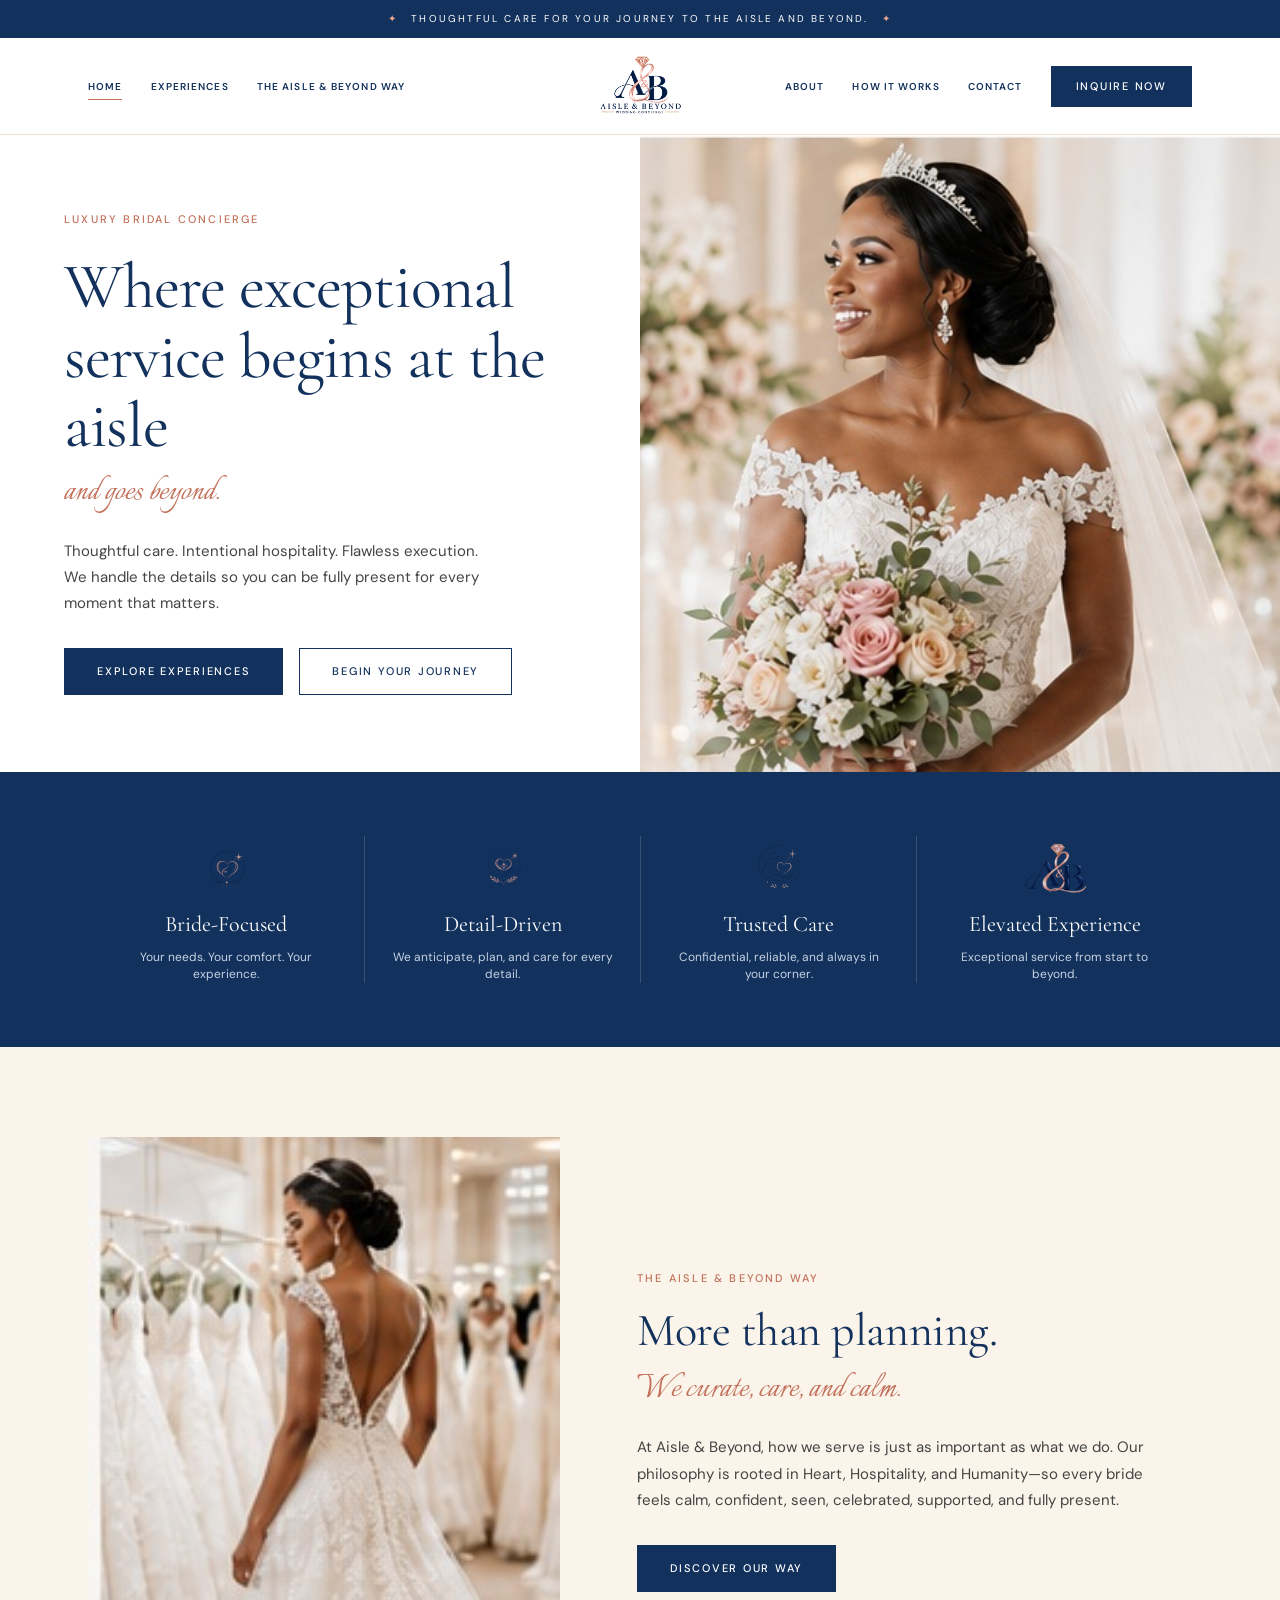
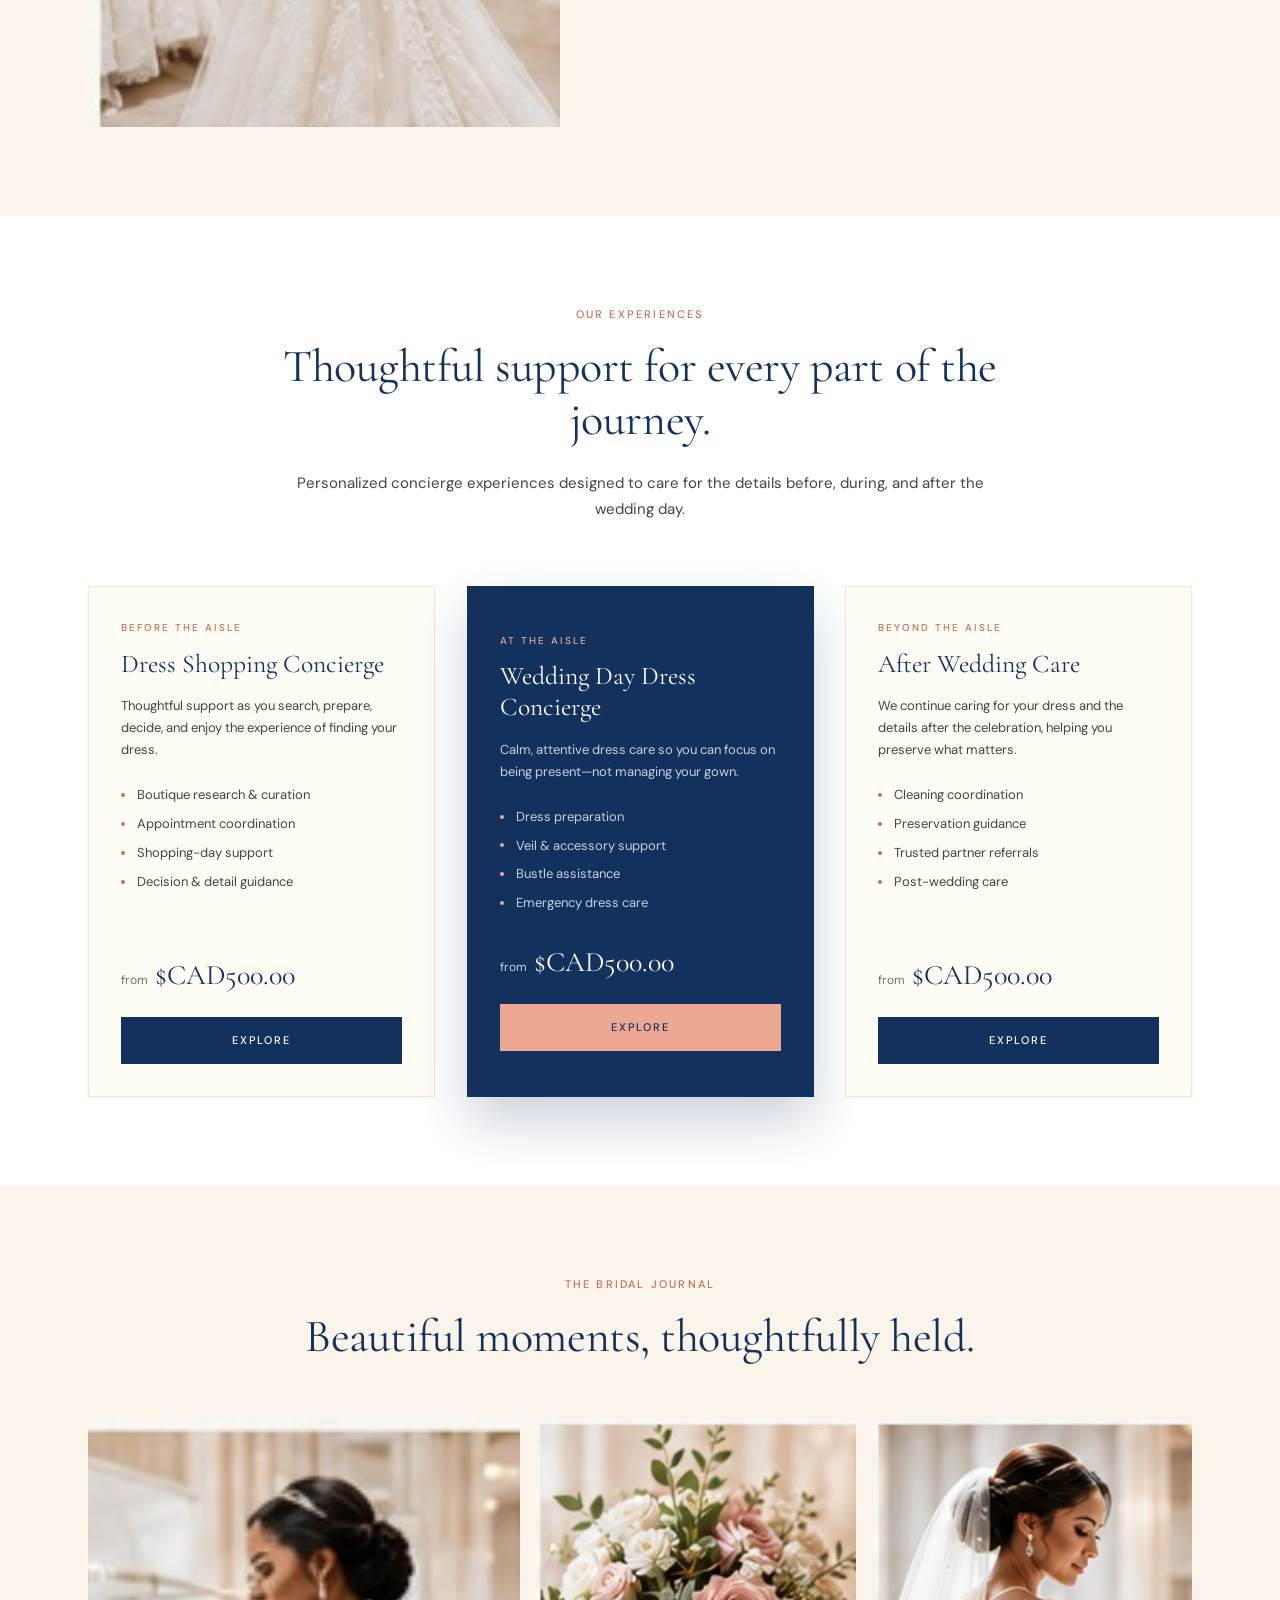
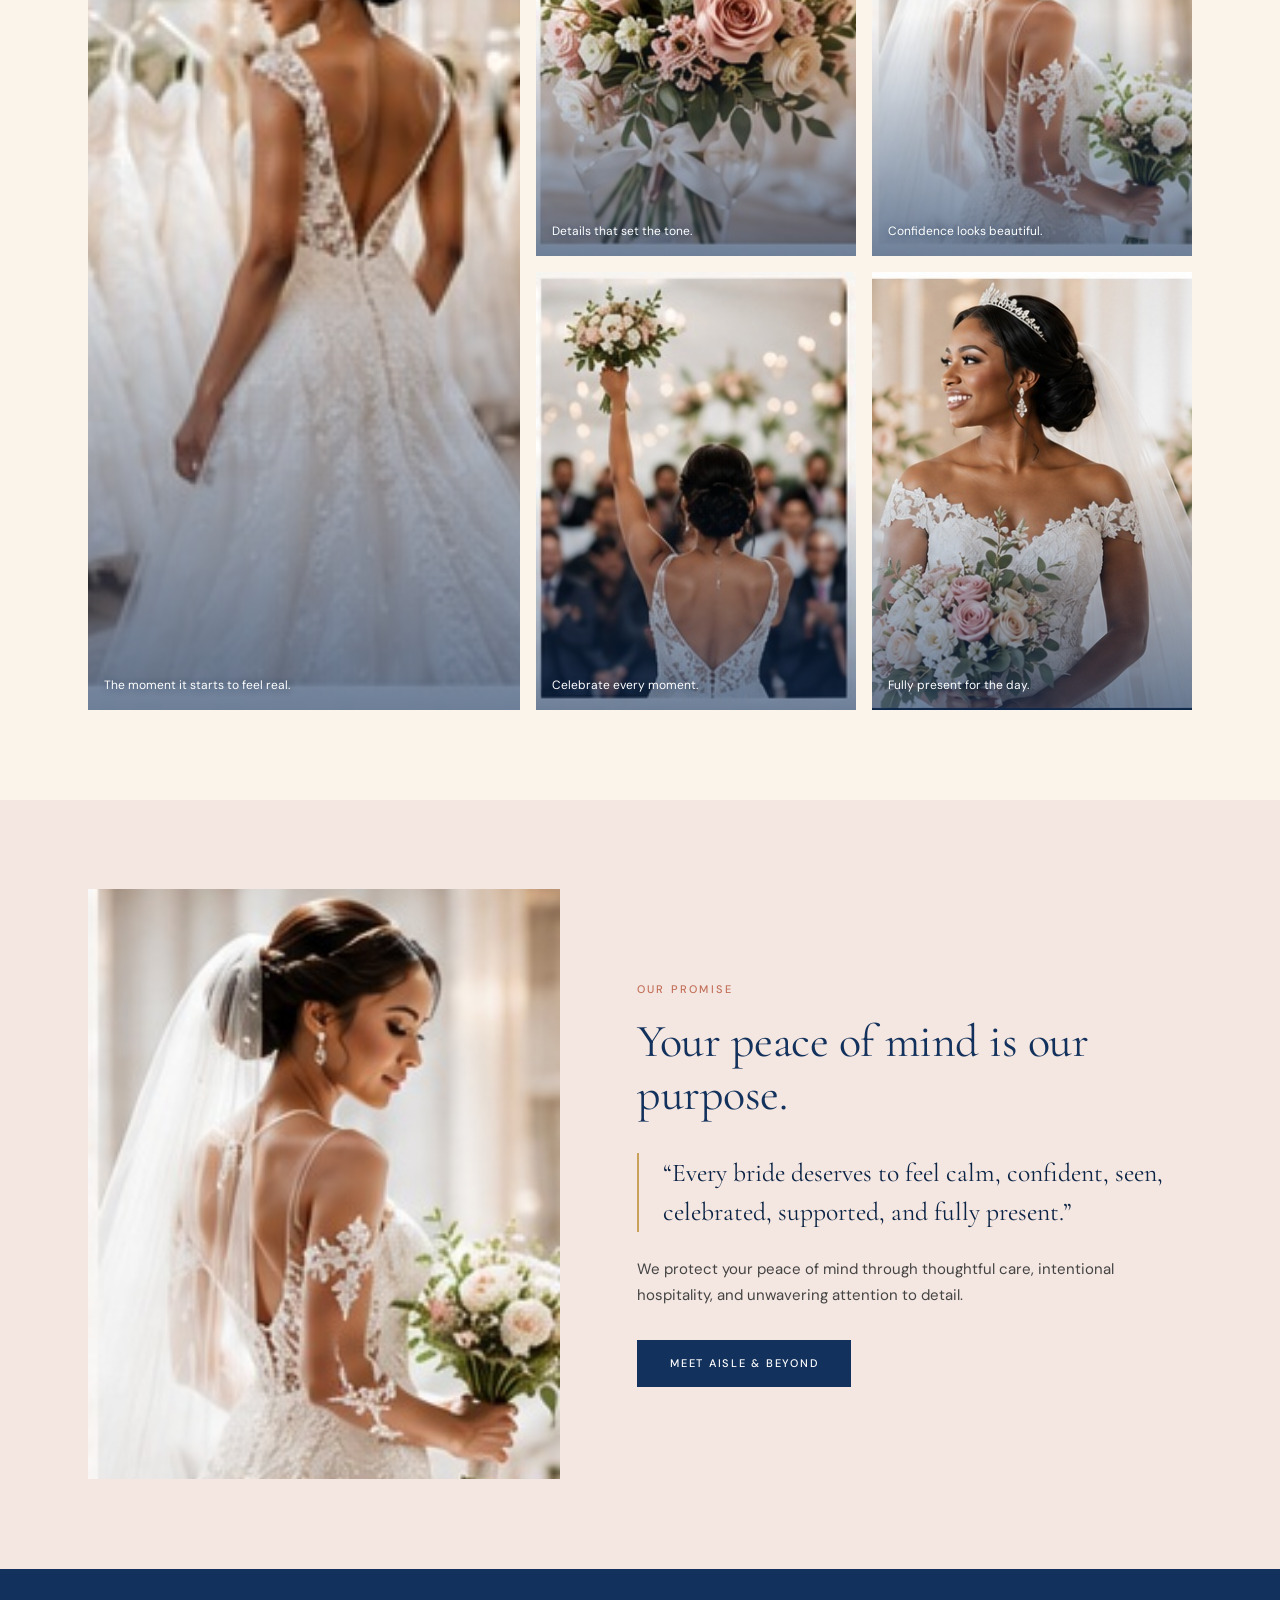
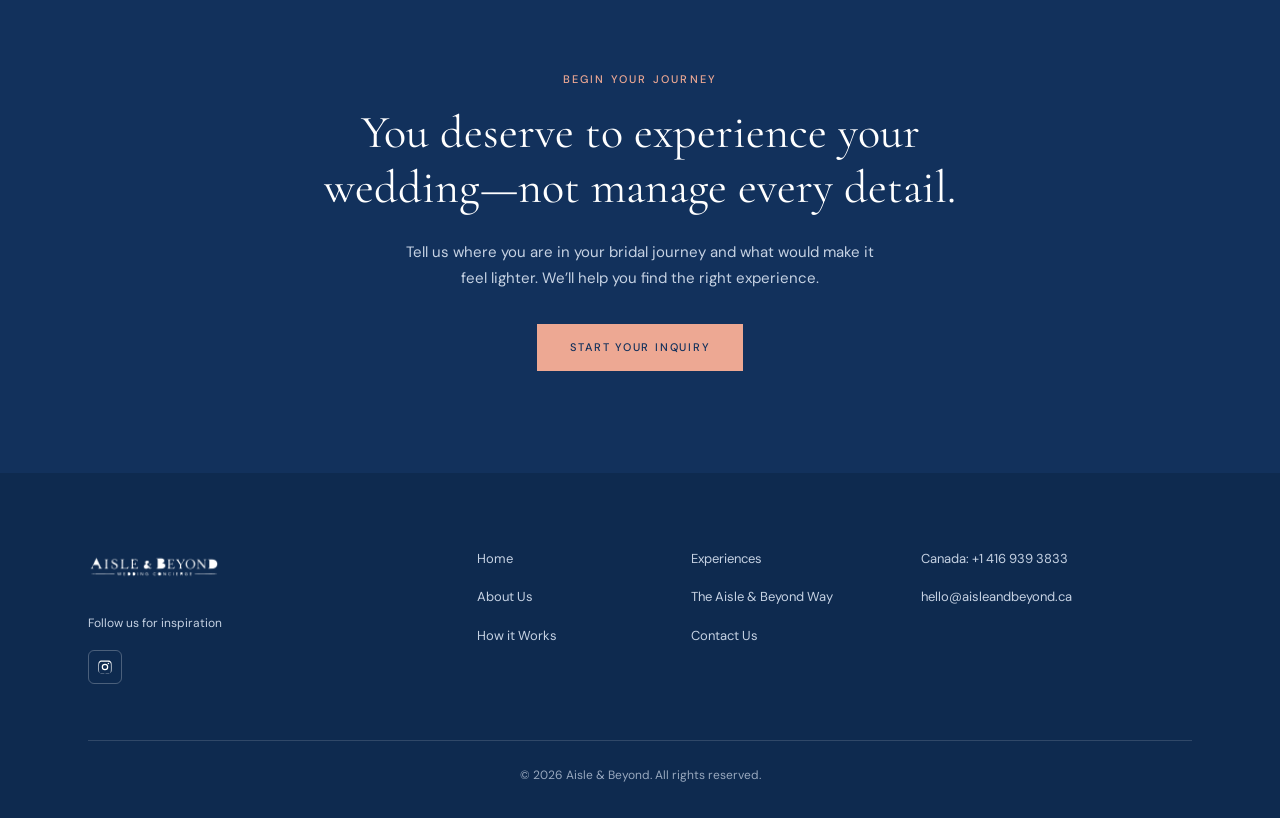
==== commit b2506a40: "update social and contact links" ====
--- a/index.html
+++ b/index.html
@@ -445,7 +445,9 @@
               <li>
                 <a
                   class="footer__social"
-                  href="#"
+                  href="https://www.instagram.com/aisleandbeyond.ca?igsi=OHdwZ2N5bW81bW1i"
+                  target="_blank"
+                  rel="noopener noreferrer"
                   aria-label="Aisle and Beyond on Instagram"
                 >
                   <svg
@@ -462,7 +464,7 @@
                   </svg>
                 </a>
               </li>
-              <li>
+              <!-- <li>
                 <a
                   class="footer__social"
                   href="#"
@@ -481,7 +483,7 @@
                     />
                   </svg>
                 </a>
-              </li>
+              </li> -->
             </ul>
           </div>
 
@@ -515,8 +517,8 @@
               >
             </p>
             <p>
-              <a class="footer__link" href="mailto:hello@aisleandbeyond.co"
-                >hello@aisleandbeyond.co</a
+              <a class="footer__link" href="mailto:hello@aisleandbeyond.ca"
+                >hello@aisleandbeyond.ca</a
               >
             </p>
           </address>
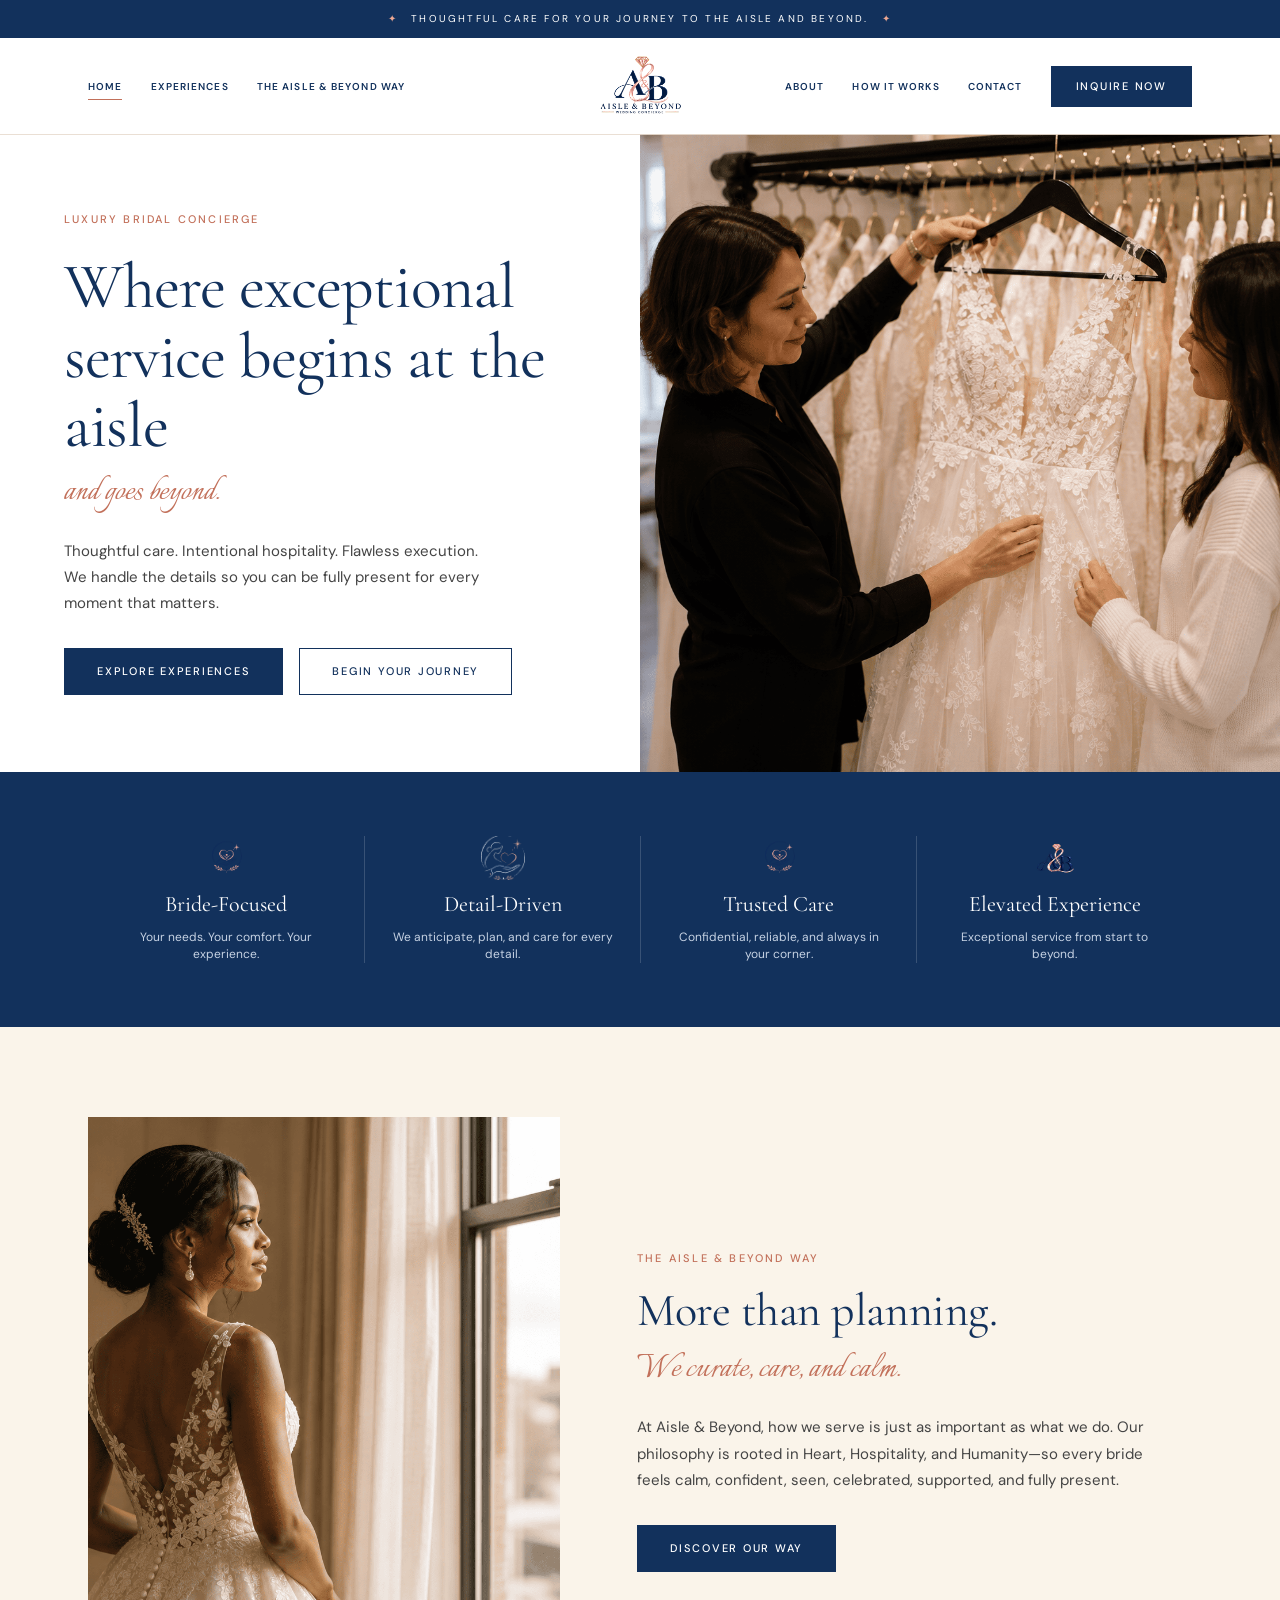
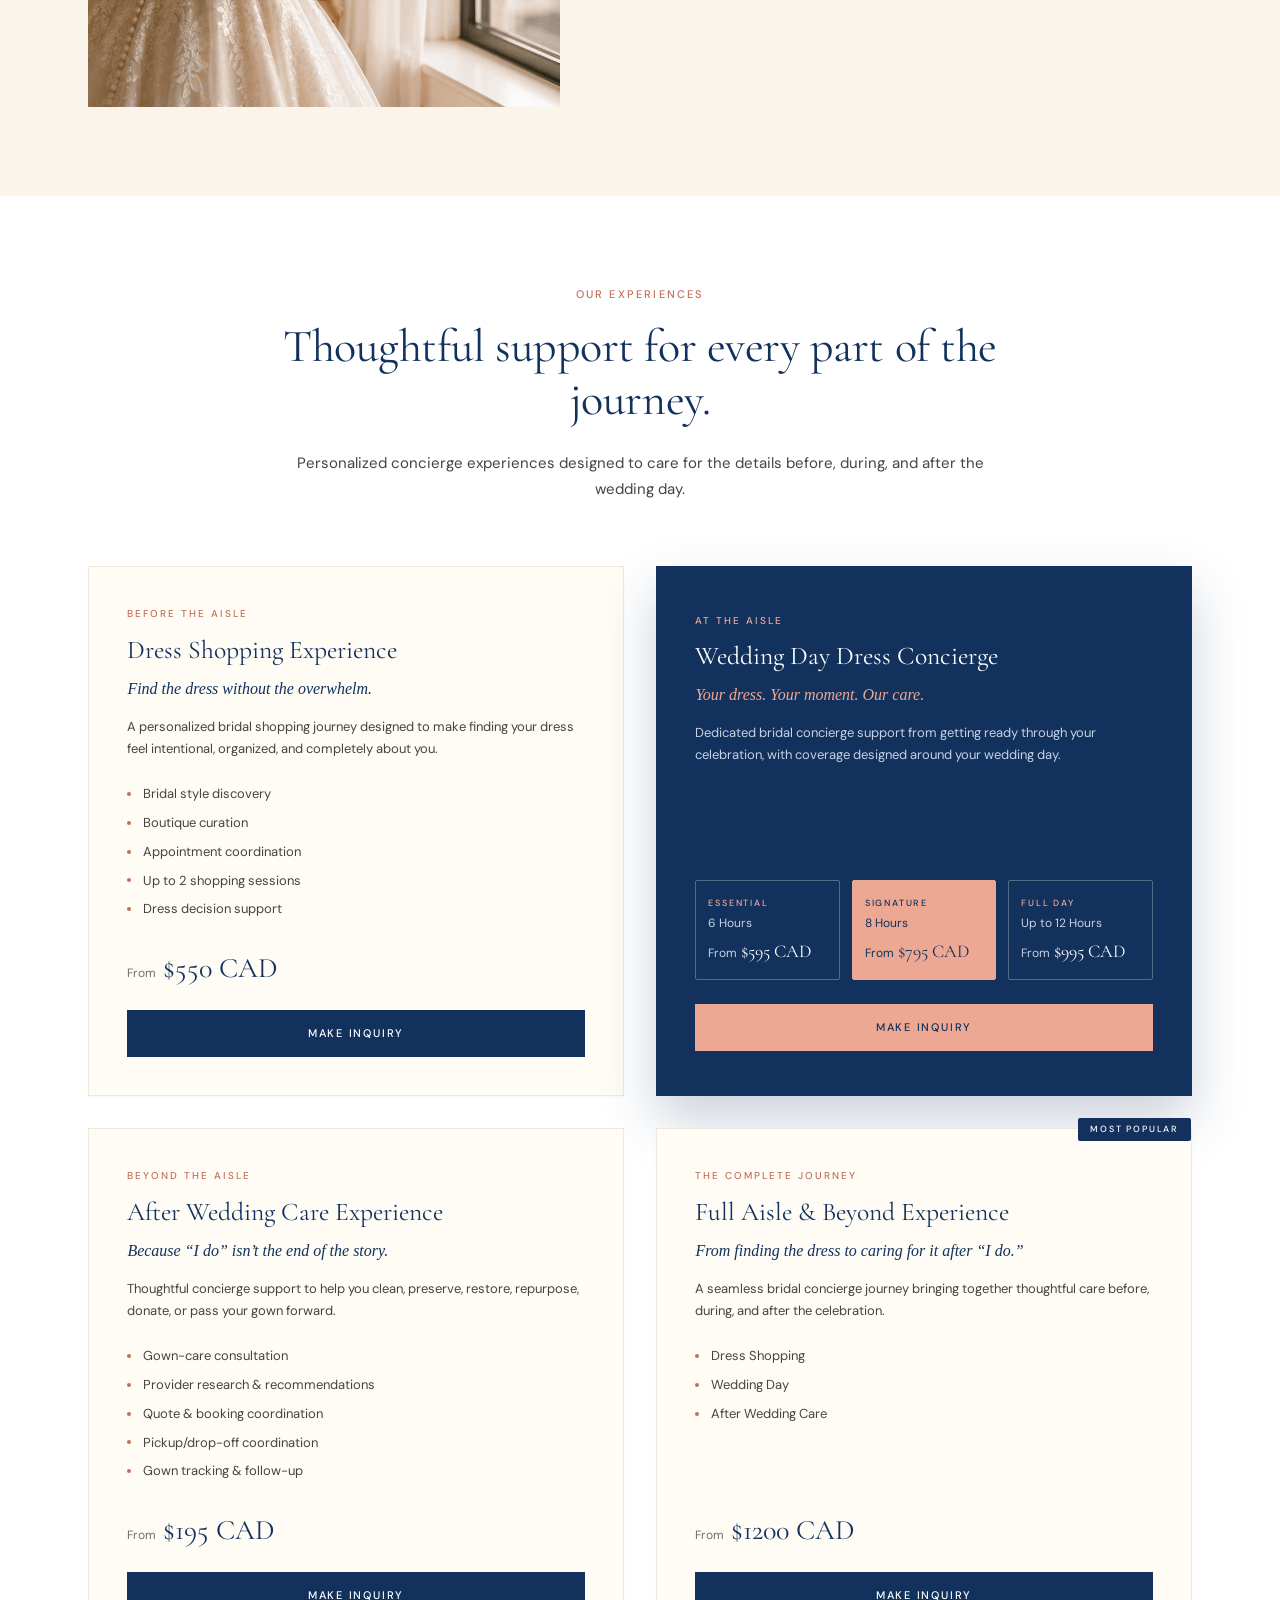
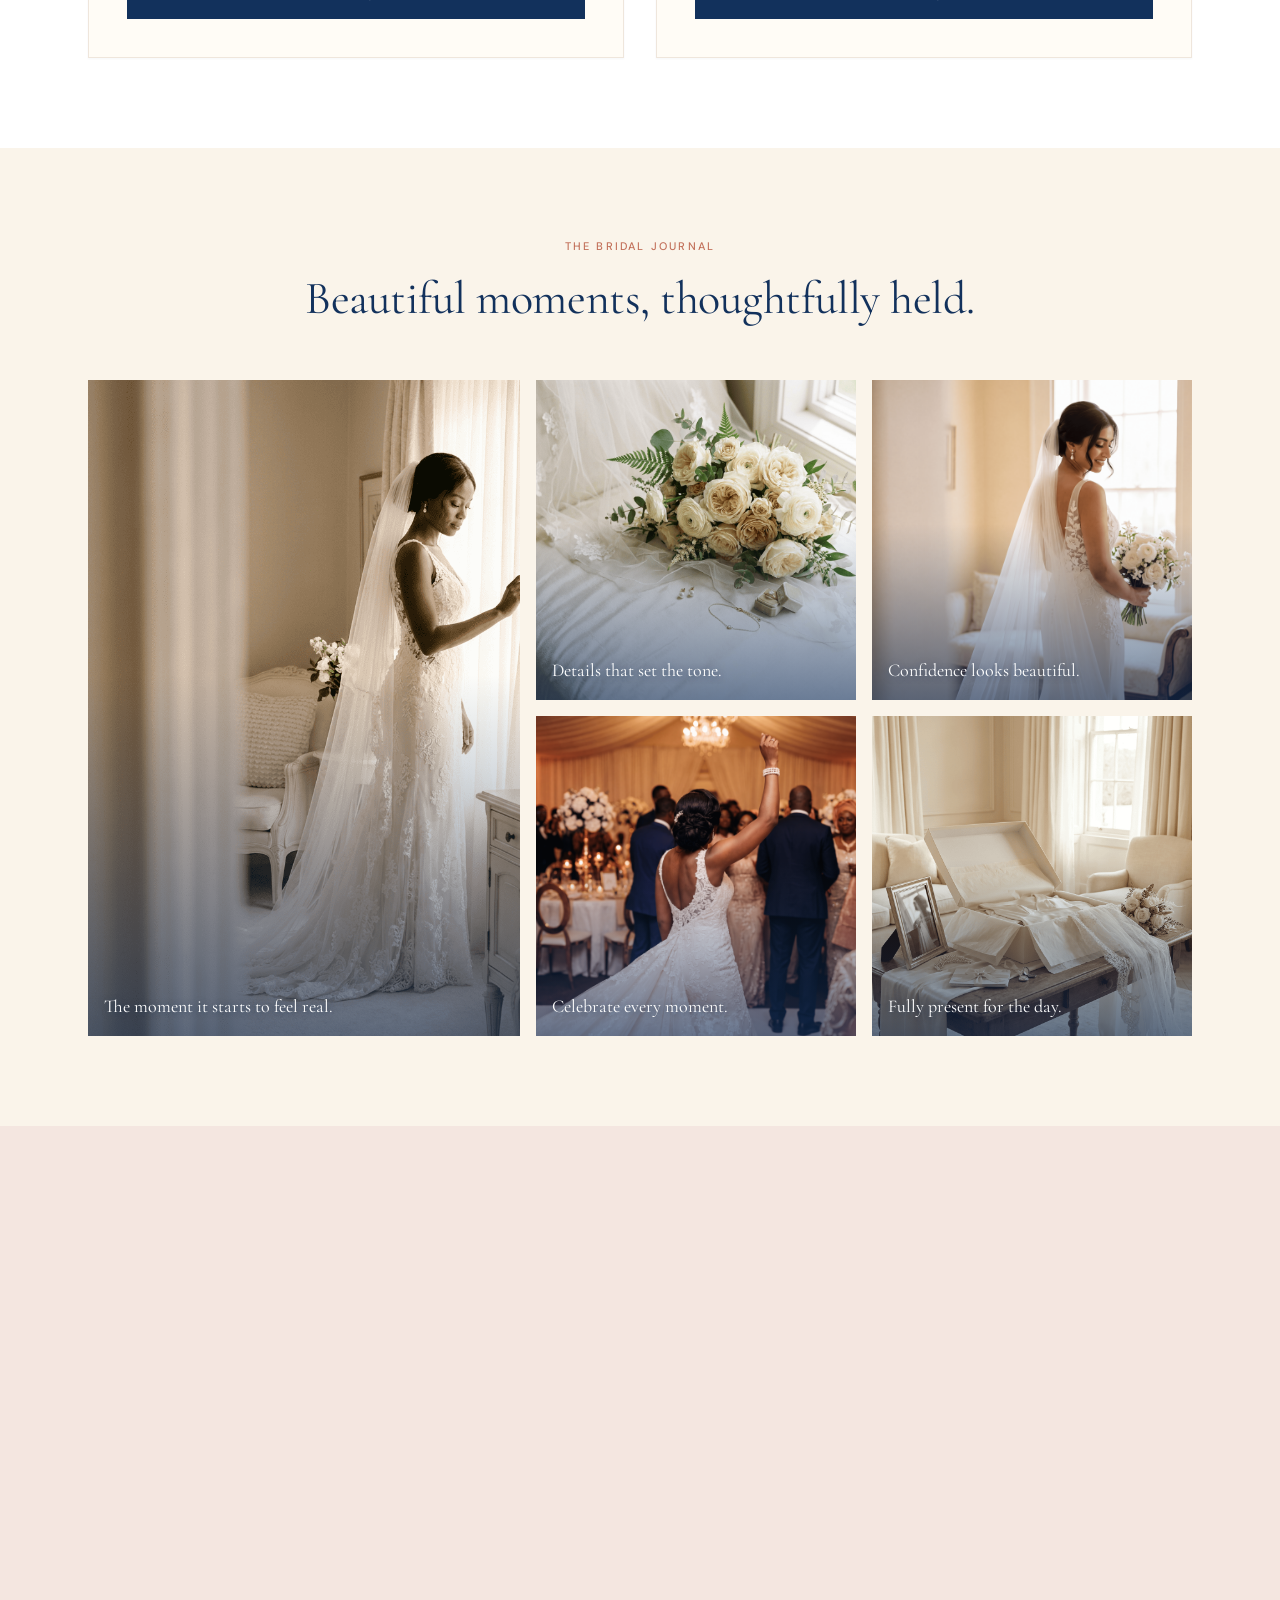
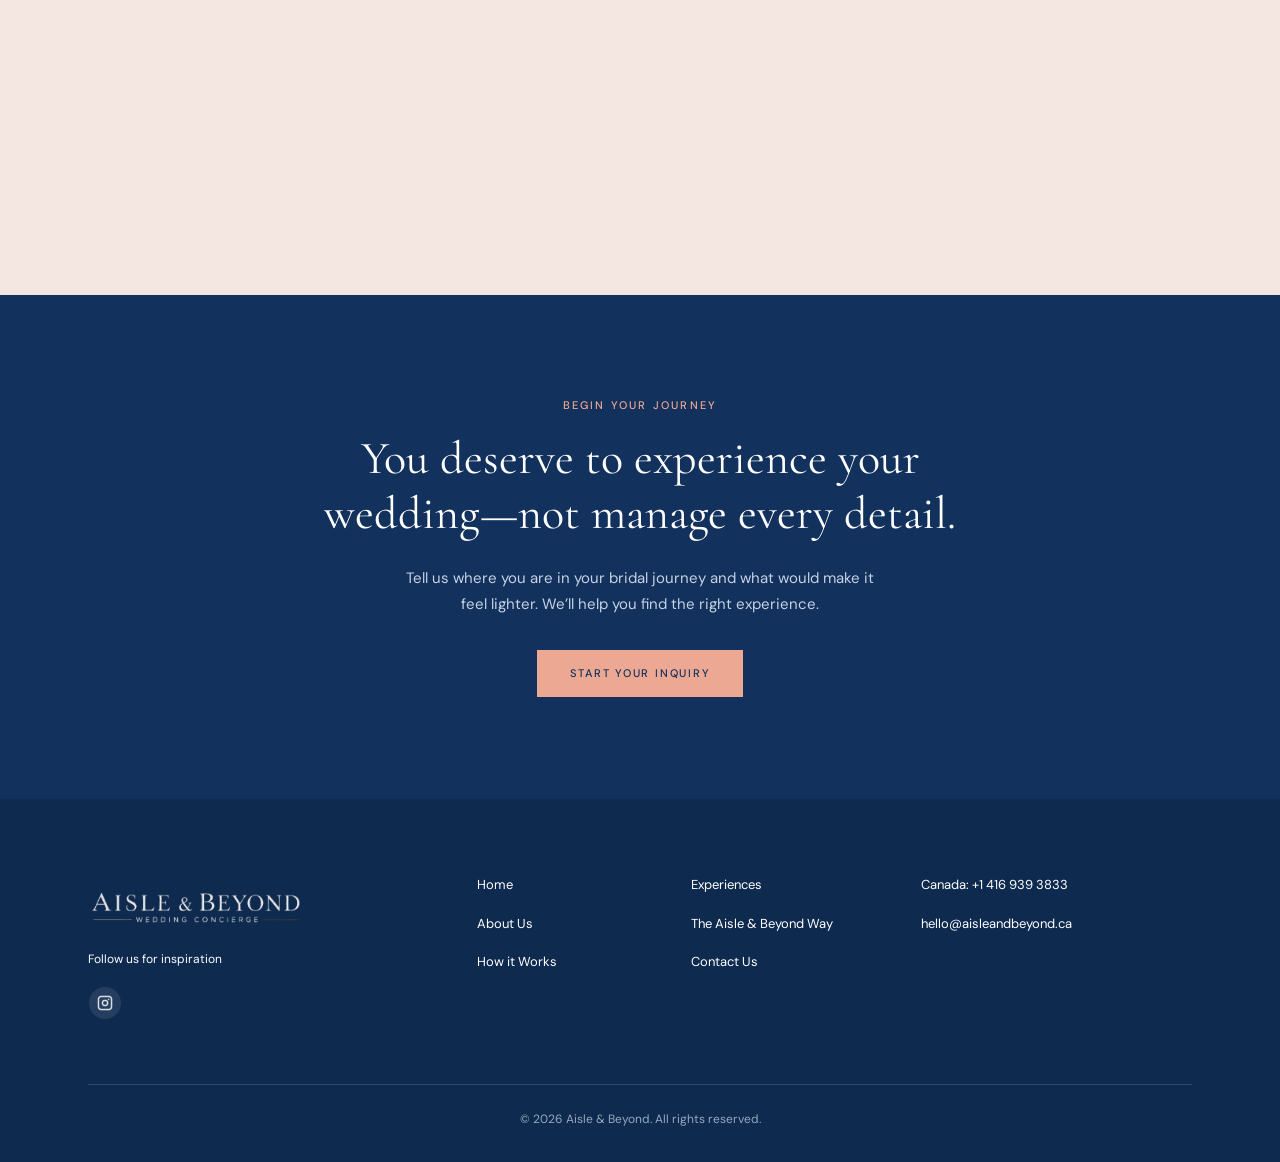
==== commit 9c192c32: "update image and icons" ====
--- a/index.html
+++ b/index.html
@@ -136,7 +136,7 @@
         <div class="hero__media" data-reveal>
           <img
             class="hero__image"
-            src="assets/img/image1.jpg"
+            src="assets/img/image8.png"
             alt="Smiling bride in a lace off-the-shoulder gown and tiara holding a blush rose bouquet"
             width="1600"
             height="1100"
@@ -151,7 +151,7 @@
             <li class="values__item" data-reveal>
               <img
                 class="values__icon"
-                src="assets/img/icon1.png"
+                src="assets/icon/heart-icon2.png"
                 alt=""
                 aria-hidden="true"
               />
@@ -163,7 +163,7 @@
             <li class="values__item" data-reveal>
               <img
                 class="values__icon"
-                src="assets/img/icon2.png"
+                src="assets/icon/detail.png"
                 alt=""
                 aria-hidden="true"
               />
@@ -175,7 +175,7 @@
             <li class="values__item" data-reveal>
               <img
                 class="values__icon"
-                src="assets/img/icon4.png"
+                src="assets/icon/heart-icon2.png"
                 alt=""
                 aria-hidden="true"
               />
@@ -187,7 +187,7 @@
             <li class="values__item" data-reveal>
               <img
                 class="values__icon"
-                src="assets/img/icon3.png"
+                src="assets/icon/symbol.png"
                 alt=""
                 aria-hidden="true"
               />
@@ -206,7 +206,7 @@
           <figure class="way__media" data-reveal>
             <img
               class="way__image"
-              src="assets/img/image2.jpg"
+              src="assets/img/image2.png"
               alt="Bride in an open-back lace gown standing among wedding dresses in a bridal boutique"
               width="900"
               height="1100"
@@ -249,66 +249,116 @@
           <ul class="experiences__grid">
             <li class="card" data-reveal>
               <p class="card__eyebrow">Before the Aisle</p>
-              <h3 class="card__title">Dress Shopping Concierge</h3>
+              <h3 class="card__title">Dress Shopping Experience</h3>
+              <p class="card__tagline">Find the dress without the overwhelm.</p>
               <p class="card__text">
-                Thoughtful support as you search, prepare, decide, and enjoy the
-                experience of finding your dress.
+                A personalized bridal shopping journey designed to make finding
+                your dress feel intentional, organized, and completely about
+                you.
               </p>
               <ul class="card__list">
-                <li class="card__list-item">
-                  Boutique research &amp; curation
-                </li>
+                <li class="card__list-item">Bridal style discovery</li>
+                <li class="card__list-item">Boutique curation</li>
                 <li class="card__list-item">Appointment coordination</li>
-                <li class="card__list-item">Shopping-day support</li>
-                <li class="card__list-item">Decision &amp; detail guidance</li>
+                <li class="card__list-item">Up to 2 shopping sessions</li>
+                <li class="card__list-item">Dress decision support</li>
               </ul>
               <p class="card__price">
-                <span class="card__price-label">from</span> $CAD500.00
-              </p>
-              <a class="btn btn--primary btn--block" href="experiences.html"
-                >Explore</a
+                <span class="card__price-label">From</span> $550 CAD
+              </p>
+              <a class="btn btn--primary btn--block" href="contact.html"
+                >Make Inquiry</a
               >
             </li>
 
             <li class="card card--featured" data-reveal>
               <p class="card__eyebrow">At the Aisle</p>
               <h3 class="card__title">Wedding Day Dress Concierge</h3>
+              <p class="card__tagline">Your dress. Your moment. Our care.</p>
               <p class="card__text">
-                Calm, attentive dress care so you can focus on being present—not
-                managing your gown.
+                Dedicated bridal concierge support from getting ready through
+                your celebration, with coverage designed around your wedding
+                day.
+              </p>
+              <ul class="card__tiers">
+                <li class="tier">
+                  <p class="tier__name">Essential</p>
+                  <p class="tier__hours">6 Hours</p>
+                  <p class="tier__price">
+                    <span class="tier__price-label">From</span> $595 CAD
+                  </p>
+                </li>
+                <li class="tier tier--featured">
+                  <p class="tier__name">Signature</p>
+                  <p class="tier__hours">8 Hours</p>
+                  <p class="tier__price">
+                    <span class="tier__price-label">From</span> $795 CAD
+                  </p>
+                </li>
+                <li class="tier">
+                  <p class="tier__name">Full Day</p>
+                  <p class="tier__hours">Up to 12 Hours</p>
+                  <p class="tier__price">
+                    <span class="tier__price-label">From</span> $995 CAD
+                  </p>
+                </li>
+              </ul>
+              <a class="btn btn--blush btn--block" href="contact.html"
+                >Make Inquiry</a
+              >
+            </li>
+
+            <li class="card" data-reveal>
+              <p class="card__eyebrow">Beyond the Aisle</p>
+              <h3 class="card__title">After Wedding Care Experience</h3>
+              <p class="card__tagline">
+                Because &ldquo;I do&rdquo; isn&rsquo;t the end of the story.
+              </p>
+              <p class="card__text">
+                Thoughtful concierge support to help you clean, preserve,
+                restore, repurpose, donate, or pass your gown forward.
               </p>
               <ul class="card__list">
-                <li class="card__list-item">Dress preparation</li>
-                <li class="card__list-item">Veil &amp; accessory support</li>
-                <li class="card__list-item">Bustle assistance</li>
-                <li class="card__list-item">Emergency dress care</li>
+                <li class="card__list-item">Gown-care consultation</li>
+                <li class="card__list-item">
+                  Provider research &amp; recommendations
+                </li>
+                <li class="card__list-item">
+                  Quote &amp; booking coordination
+                </li>
+                <li class="card__list-item">Pickup/drop-off coordination</li>
+                <li class="card__list-item">Gown tracking &amp; follow-up</li>
               </ul>
               <p class="card__price">
-                <span class="card__price-label">from</span> $CAD500.00
-              </p>
-              <a class="btn btn--blush btn--block" href="experiences.html"
-                >Explore</a
+                <span class="card__price-label">From</span> $195 CAD
+              </p>
+              <a class="btn btn--primary btn--block" href="contact.html"
+                >Make Inquiry</a
               >
             </li>
 
             <li class="card" data-reveal>
-              <p class="card__eyebrow">Beyond the Aisle</p>
-              <h3 class="card__title">After Wedding Care</h3>
+              <p class="card__badge">Most Popular</p>
+              <p class="card__eyebrow">The Complete Journey</p>
+              <h3 class="card__title">Full Aisle &amp; Beyond Experience</h3>
+              <p class="card__tagline">
+                From finding the dress to caring for it after &ldquo;I
+                do.&rdquo;
+              </p>
               <p class="card__text">
-                We continue caring for your dress and the details after the
-                celebration, helping you preserve what matters.
+                A seamless bridal concierge journey bringing together thoughtful
+                care before, during, and after the celebration.
               </p>
               <ul class="card__list">
-                <li class="card__list-item">Cleaning coordination</li>
-                <li class="card__list-item">Preservation guidance</li>
-                <li class="card__list-item">Trusted partner referrals</li>
-                <li class="card__list-item">Post-wedding care</li>
+                <li class="card__list-item">Dress Shopping</li>
+                <li class="card__list-item">Wedding Day</li>
+                <li class="card__list-item">After Wedding Care</li>
               </ul>
               <p class="card__price">
-                <span class="card__price-label">from</span> $CAD500.00
-              </p>
-              <a class="btn btn--primary btn--block" href="experiences.html"
-                >Explore</a
+                <span class="card__price-label">From</span> $1200 CAD
+              </p>
+              <a class="btn btn--primary btn--block" href="contact.html"
+                >Make Inquiry</a
               >
             </li>
           </ul>
@@ -329,7 +379,7 @@
             <li class="gallery__item gallery__item--wide" data-reveal>
               <img
                 class="gallery__image"
-                src="assets/img/image2.jpg"
+                src="assets/img/image10.png"
                 alt="Bride in an open-back lace gown browsing dresses in a bridal salon"
                 loading="lazy"
               />
@@ -338,7 +388,7 @@
             <li class="gallery__item" data-reveal>
               <img
                 class="gallery__image"
-                src="assets/img/image3.jpg"
+                src="assets/img/image11.png"
                 alt="Blush and ivory rose bridal bouquet tied with a satin ribbon"
                 loading="lazy"
               />
@@ -347,7 +397,7 @@
             <li class="gallery__item" data-reveal>
               <img
                 class="gallery__image"
-                src="assets/img/image4.jpg"
+                src="assets/img/image12.png"
                 alt="Bride in a veil and lace gown looking down at her bouquet"
                 loading="lazy"
               />
@@ -356,7 +406,7 @@
             <li class="gallery__item" data-reveal>
               <img
                 class="gallery__image"
-                src="assets/img/image5.jpg"
+                src="assets/img/image13.png"
                 alt="Bride raising her bouquet in celebration in front of applauding guests"
                 loading="lazy"
               />
@@ -365,7 +415,7 @@
             <li class="gallery__item" data-reveal>
               <img
                 class="gallery__image"
-                src="assets/img/image6.jpg"
+                src="assets/img/image14.png"
                 alt="Bride wearing a tiara and veil holding a blush bouquet at her reception"
                 loading="lazy"
               />
@@ -381,7 +431,7 @@
           <figure class="promise__media" data-reveal>
             <img
               class="promise__image"
-              src="assets/img/image7.jpg"
+              src="assets/img/image15.png"
               alt="Bride in a veil and illusion-lace gown holding a soft ivory bouquet"
               width="900"
               height="1100"
@@ -434,10 +484,10 @@
           <div class="footer__brand">
             <img
               class="footer__logo"
-              src="assets/img/logo-footer.png"
+              src="assets/img/footer.png"
               alt="Aisle &amp; Beyond, wedding concierge"
               width="180"
-              height="46"
+              height="64"
               loading="lazy"
             />
             <p class="footer__tagline">Follow us for inspiration</p>
@@ -450,18 +500,14 @@
                   rel="noopener noreferrer"
                   aria-label="Aisle and Beyond on Instagram"
                 >
-                  <svg
-                    viewBox="0 0 24 24"
+                  <img
+                    class="footer__social-icon"
+                    src="assets/icon/instagram.png"
+                    alt=""
                     width="16"
                     height="16"
-                    aria-hidden="true"
-                    focusable="false"
-                  >
-                    <path
-                      fill="currentColor"
-                      d="M12 2.2c3.2 0 3.6 0 4.9.07 1.2.05 1.8.25 2.2.42.6.22 1 .48 1.4.9.4.4.7.8.9 1.4.2.4.4 1 .4 2.2.1 1.3.1 1.7.1 4.9s0 3.6-.1 4.9c0 1.2-.2 1.8-.4 2.2-.2.6-.5 1-.9 1.4-.4.4-.8.7-1.4.9-.4.2-1 .4-2.2.4-1.3.1-1.7.1-4.9.1s-3.6 0-4.9-.1c-1.2 0-1.8-.2-2.2-.4-.6-.2-1-.5-1.4-.9-.4-.4-.7-.8-.9-1.4-.2-.4-.4-1-.4-2.2-.1-1.3-.1-1.7-.1-4.9s0-3.6.1-4.9c0-1.2.2-1.8.4-2.2.2-.6.5-1 .9-1.4.4-.4.8-.7 1.4-.9.4-.2 1-.4 2.2-.42C8.4 2.2 8.8 2.2 12 2.2Zm0 1.8c-3.1 0-3.5 0-4.8.07-1 .05-1.6.22-1.9.35-.5.2-.8.4-1.1.7-.3.3-.6.6-.7 1.1-.1.3-.3.9-.4 1.9C3 9.4 3 9.8 3 12.9v.2c0 3.1 0 3.5.07 4.8.05 1 .22 1.6.35 1.9.2.5.4.8.7 1.1.3.3.6.6 1.1.7.3.1.9.3 1.9.4 1.3.06 1.7.06 4.8.06s3.5 0 4.8-.06c1-.05 1.6-.22 1.9-.35.5-.2.8-.4 1.1-.7.3-.3.6-.6.7-1.1.1-.3.3-.9.4-1.9.06-1.3.06-1.7.06-4.8s0-3.5-.06-4.8c-.05-1-.22-1.6-.35-1.9-.2-.5-.4-.8-.7-1.1-.3-.3-.6-.6-1.1-.7-.3-.1-.9-.3-1.9-.4C15.5 4 15.1 4 12 4Zm0 3.1a4.9 4.9 0 1 1 0 9.8 4.9 4.9 0 0 1 0-9.8Zm0 1.8a3.1 3.1 0 1 0 0 6.2 3.1 3.1 0 0 0 0-6.2Zm5.1-3.3a1.15 1.15 0 1 1 0 2.3 1.15 1.15 0 0 1 0-2.3Z"
-                    />
-                  </svg>
+                    loading="lazy"
+                  />
                 </a>
               </li>
               <!-- <li>
--- a/assets/css/style.css
+++ b/assets/css/style.css
@@ -31,7 +31,8 @@
   --color-body-light: #6f6f6f;
   --color-field: #f1f1f1;
   --color-field-hover: #eaeaea;
-  --color-border: #e8dcd0;
+  /* --color-border: #e8dcd0; */
+  --color-border: #d5b681;
   --color-border-light: #efe6dc;
   --color-on-navy: #ffffff;
   --color-on-navy-muted: #c6d2e3;
@@ -621,12 +622,12 @@
 }
 
 .values__icon {
-  width: 74px;
-  height: 64px;
-  object-fit: contain;
+  width: 44px;
+  height: 44px;
+  object-fit: cover;
   /* Provided icon art is navy + blush on white; render it as light line art on navy */
   /* filter: brightness(0) invert(1); */
-  opacity: 0.85;
+  /* opacity: 0.85; */
   transition:
     transform var(--transition-base),
     opacity var(--transition-base);
@@ -710,17 +711,18 @@
 
 .experiences__grid {
   display: grid;
-  grid-template-columns: repeat(3, 1fr);
-  align-items: center;
+  grid-template-columns: repeat(2, 1fr);
+  align-items: stretch;
   gap: var(--space-xl);
   margin-top: clamp(2.5rem, 5vw, 4rem);
 }
 
 .card {
+  position: relative; /* anchors .card__badge */
   display: flex;
   flex-direction: column;
   height: 100%;
-  padding: clamp(1.75rem, 2.5vw, 2.25rem);
+  padding: clamp(1.75rem, 3vw, 2.5rem);
   background-color: var(--color-cream-light);
   border: 1px solid var(--color-border-light);
   border-radius: var(--radius-none);
@@ -767,6 +769,34 @@
 
 .card--featured .card__title {
   color: var(--color-on-navy);
+}
+
+.card__badge {
+  position: absolute;
+  top: -0.6875rem;
+  right: 0;
+  padding: 0.375rem 0.75rem;
+  background-color: var(--color-navy);
+  border-radius: var(--radius-sm);
+  font-size: 0.5625rem;
+  font-weight: 500;
+  letter-spacing: var(--ls-eyebrow);
+  text-transform: uppercase;
+  line-height: 1.2;
+  color: var(--color-on-navy);
+}
+
+.card__tagline {
+  margin-top: var(--space-sm);
+  font-family: var(--font-heading);
+  font-size: var(--fs-md);
+  font-style: italic;
+  line-height: 1.4;
+  color: var(--color-navy);
+}
+
+.card--featured .card__tagline {
+  color: var(--color-blush);
 }
 
 .card__text {
@@ -812,6 +842,85 @@
 
 .card--featured .card__list-item::before {
   background-color: var(--color-blush);
+}
+
+/* ---- Coverage tiers (featured card) ---- */
+
+.card__tiers {
+  display: grid;
+  grid-template-columns: repeat(3, 1fr);
+  gap: var(--space-sm);
+  margin-top: auto; /* the tier block replaces .card__price as the bottom element */
+  padding-top: var(--space-xl);
+}
+
+.tier {
+  padding: var(--space-md) var(--space-sm);
+  border: 1px solid rgba(255, 255, 255, 0.28);
+  border-radius: var(--radius-sm);
+  transition:
+    border-color var(--transition-base),
+    background-color var(--transition-base);
+}
+
+.tier:hover {
+  border-color: rgba(255, 255, 255, 0.55);
+}
+
+.tier--featured {
+  background-color: var(--color-blush);
+  border-color: var(--color-blush);
+}
+
+.tier--featured:hover {
+  border-color: var(--color-blush);
+  background-color: var(--color-blush-dark);
+}
+
+.tier__name {
+  font-size: 0.5625rem;
+  font-weight: 500;
+  letter-spacing: var(--ls-eyebrow);
+  text-transform: uppercase;
+  line-height: 1.4;
+  color: var(--color-blush);
+}
+
+.tier--featured .tier__name {
+  color: var(--color-navy);
+}
+
+.tier__hours {
+  margin-top: var(--space-2xs);
+  font-size: var(--fs-xs);
+  line-height: 1.5;
+  color: var(--color-on-navy-muted);
+}
+
+.tier--featured .tier__hours {
+  color: var(--color-navy);
+}
+
+.tier__price {
+  margin-top: var(--space-xs);
+  font-family: var(--font-heading);
+  font-size: var(--fs-lg);
+  line-height: 1.25;
+  color: var(--color-on-navy);
+}
+
+.tier--featured .tier__price {
+  color: var(--color-navy);
+}
+
+.tier__price-label {
+  font-family: var(--font-body);
+  font-size: var(--fs-xs);
+  color: var(--color-on-navy-muted);
+}
+
+.tier--featured .tier__price-label {
+  color: var(--color-navy);
 }
 
 .card__price {
@@ -899,9 +1008,10 @@
   position: absolute;
   left: var(--space-md);
   right: var(--space-md);
+  font-family: var(--font-heading);
   bottom: var(--space-md);
   z-index: 1;
-  font-size: var(--fs-xs);
+  font-size: var(--fs-lg);
   line-height: 1.5;
   color: var(--color-white);
   text-shadow: 0 1px 6px rgba(18, 49, 92, 0.5);
@@ -1016,13 +1126,13 @@
 
 .footer__logo {
   width: auto;
-  height: 44px;
+  height: 74px;
 }
 
 .footer__tagline {
-  margin-top: var(--space-lg);
+  margin-top: var(--space-2xs);
   font-size: var(--fs-xs);
-  color: var(--color-on-navy-muted);
+  color: var(--color-white);
 }
 
 .footer__socials {
@@ -1037,8 +1147,8 @@
   justify-content: center;
   width: 34px;
   height: 34px;
-  border: 1px solid rgba(255, 255, 255, 0.25);
-  border-radius: var(--radius-md);
+  /* border: 1px solid rgba(255, 255, 255, 0.25); */
+  /* border-radius: var(--radius-md); */
   color: var(--color-on-navy);
   transition:
     background-color var(--transition-fast),
@@ -1047,11 +1157,18 @@
     transform var(--transition-fast);
 }
 
+.footer__social-icon {
+  width: 32px;
+  height: 32px;
+  object-fit: contain;
+}
+
 .footer__social:hover {
   background-color: var(--color-blush);
-  border-color: var(--color-blush);
+  /* border-color: var(--color-blush); */
   color: var(--color-navy);
   transform: translateY(-2px);
+  border-radius: 100%;
 }
 
 .footer__nav {
@@ -1075,7 +1192,7 @@
 .footer__link {
   font-size: var(--fs-sm);
   line-height: 1.5;
-  color: var(--color-on-navy-muted);
+  color: var(--color-white);
   transition: color var(--transition-fast);
 }
 
@@ -1220,15 +1337,14 @@
 
 .pillar {
   padding-top: clamp(1.5rem, 2.5vw, 2.25rem);
-  border-top: 1px solid var(--color-border);
+  border-top: 1.5px solid var(--color-border);
 }
 
 .pillar__icon {
-  width: 42px;
-  height: 34px;
-  object-fit: contain;
-  object-position: left center;
-  opacity: 0.7;
+  width: 64px;
+  height: 70px;
+  opacity: 1;
+  object-fit: cover;
   transition:
     transform var(--transition-base),
     opacity var(--transition-base);
@@ -1240,7 +1356,7 @@
 }
 
 .pillar__title {
-  margin-top: var(--space-lg);
+  margin-top: var(--space-base);
   font-size: var(--fs-h4);
   font-weight: 400;
 }
@@ -1272,12 +1388,12 @@
 .step {
   padding: clamp(1.5rem, 2.2vw, 2rem);
   min-height: clamp(13rem, 18vw, 17rem);
+  background-color: var(--color-white);
+  transition: background-color var(--transition-base);
+}
+
+.step:hover {
   background-color: var(--color-cream-light);
-  transition: background-color var(--transition-base);
-}
-
-.step:hover {
-  background-color: var(--color-white);
 }
 
 .step__number {
@@ -1314,8 +1430,10 @@
 }
 
 .principle {
+  display: flex;
+  flex-direction: column;
   padding: clamp(1.75rem, 2.5vw, 2.25rem);
-  min-height: clamp(14rem, 20vw, 17rem);
+  min-height: clamp(16rem, 24vw, 20rem);
   background-color: var(--color-cream-light);
   border: 1px solid var(--color-border-light);
   border-radius: var(--radius-sm);
@@ -1349,6 +1467,17 @@
   margin-top: var(--space-md);
   font-size: var(--fs-sm);
   line-height: 1.7;
+}
+
+/* margin-top:auto parks the mark on a shared baseline across the three cards,
+   whatever length the copy above it runs to. */
+.principle__logo {
+  align-self: center;
+  box-sizing: content-box;
+  width: min(55%, 180px);
+  height: auto;
+  margin-top: auto;
+  padding-top: var(--space-2xl);
 }
 
 /* =========================================================================
@@ -1917,6 +2046,10 @@
     grid-template-columns: 1fr;
   }
 
+  .card__tiers {
+    grid-template-columns: 1fr;
+  }
+
   .gallery__grid {
     grid-template-columns: 1fr;
     gap: var(--space-sm);
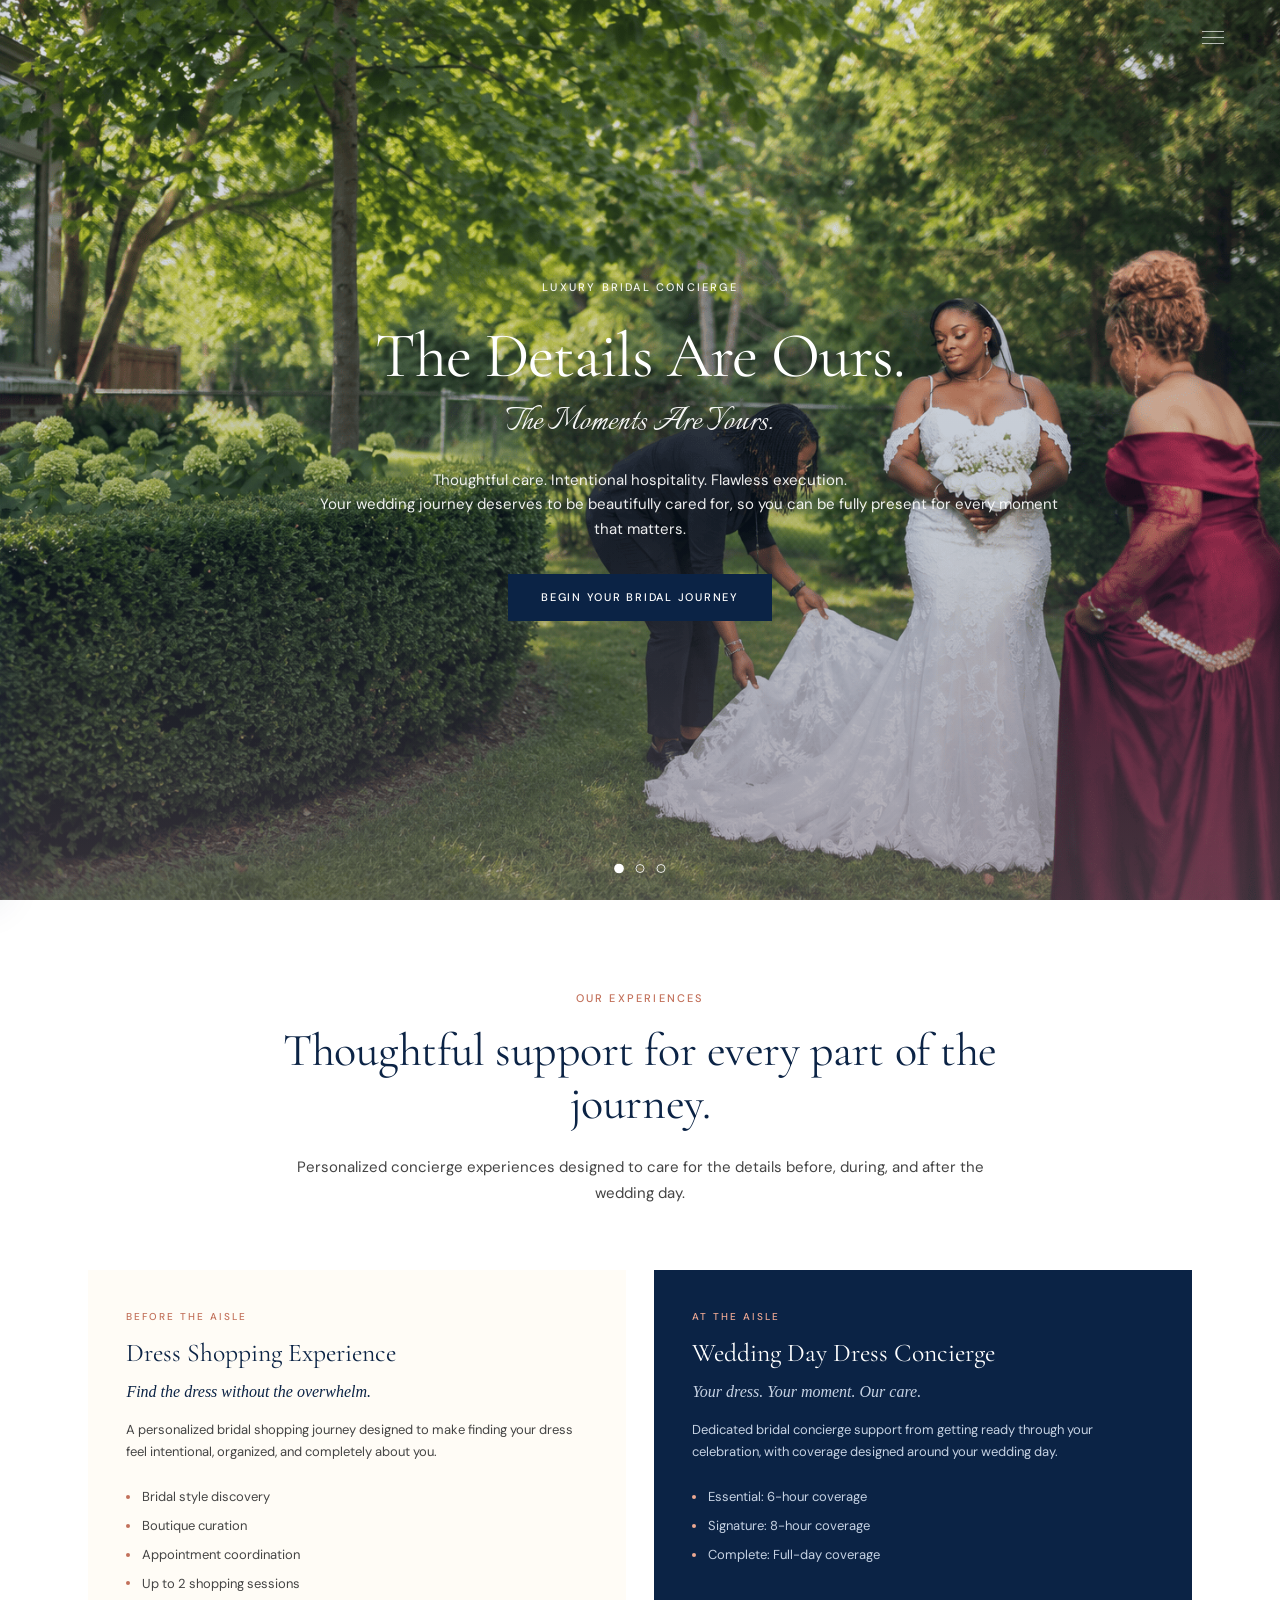
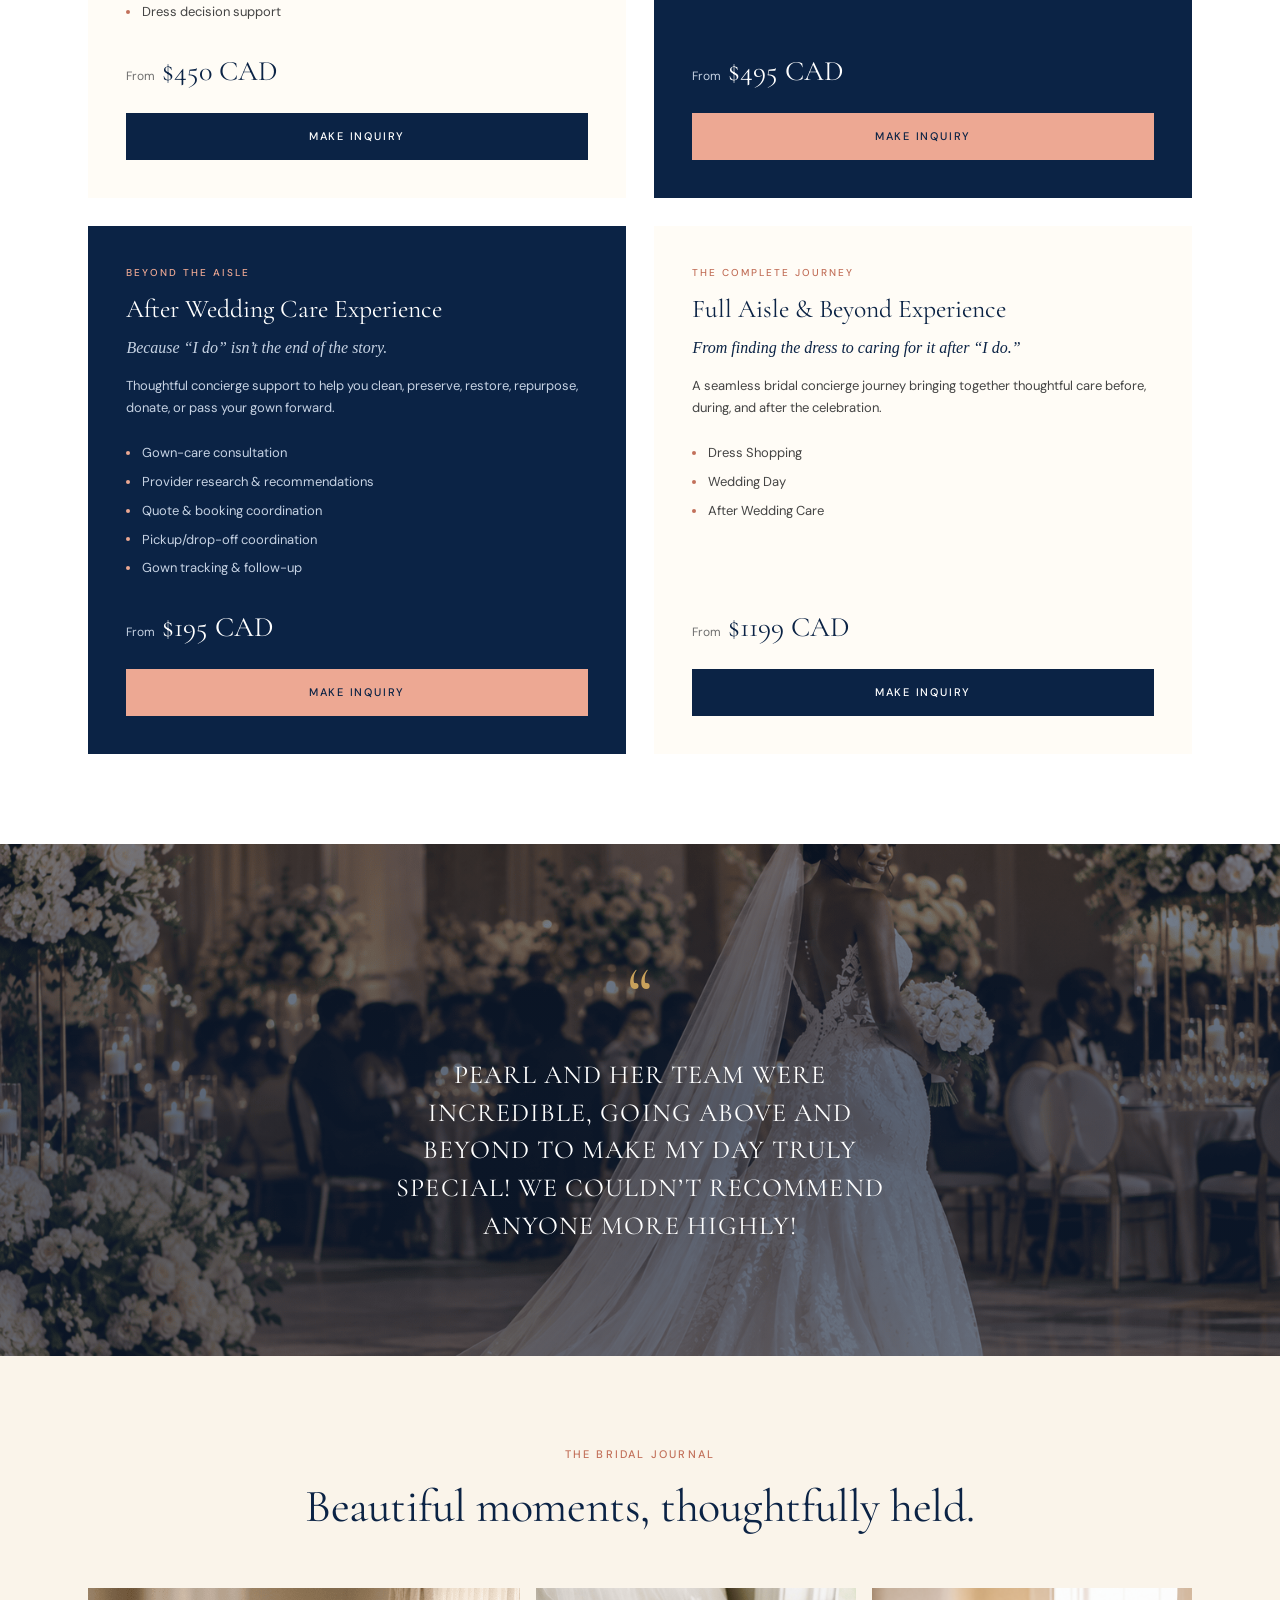
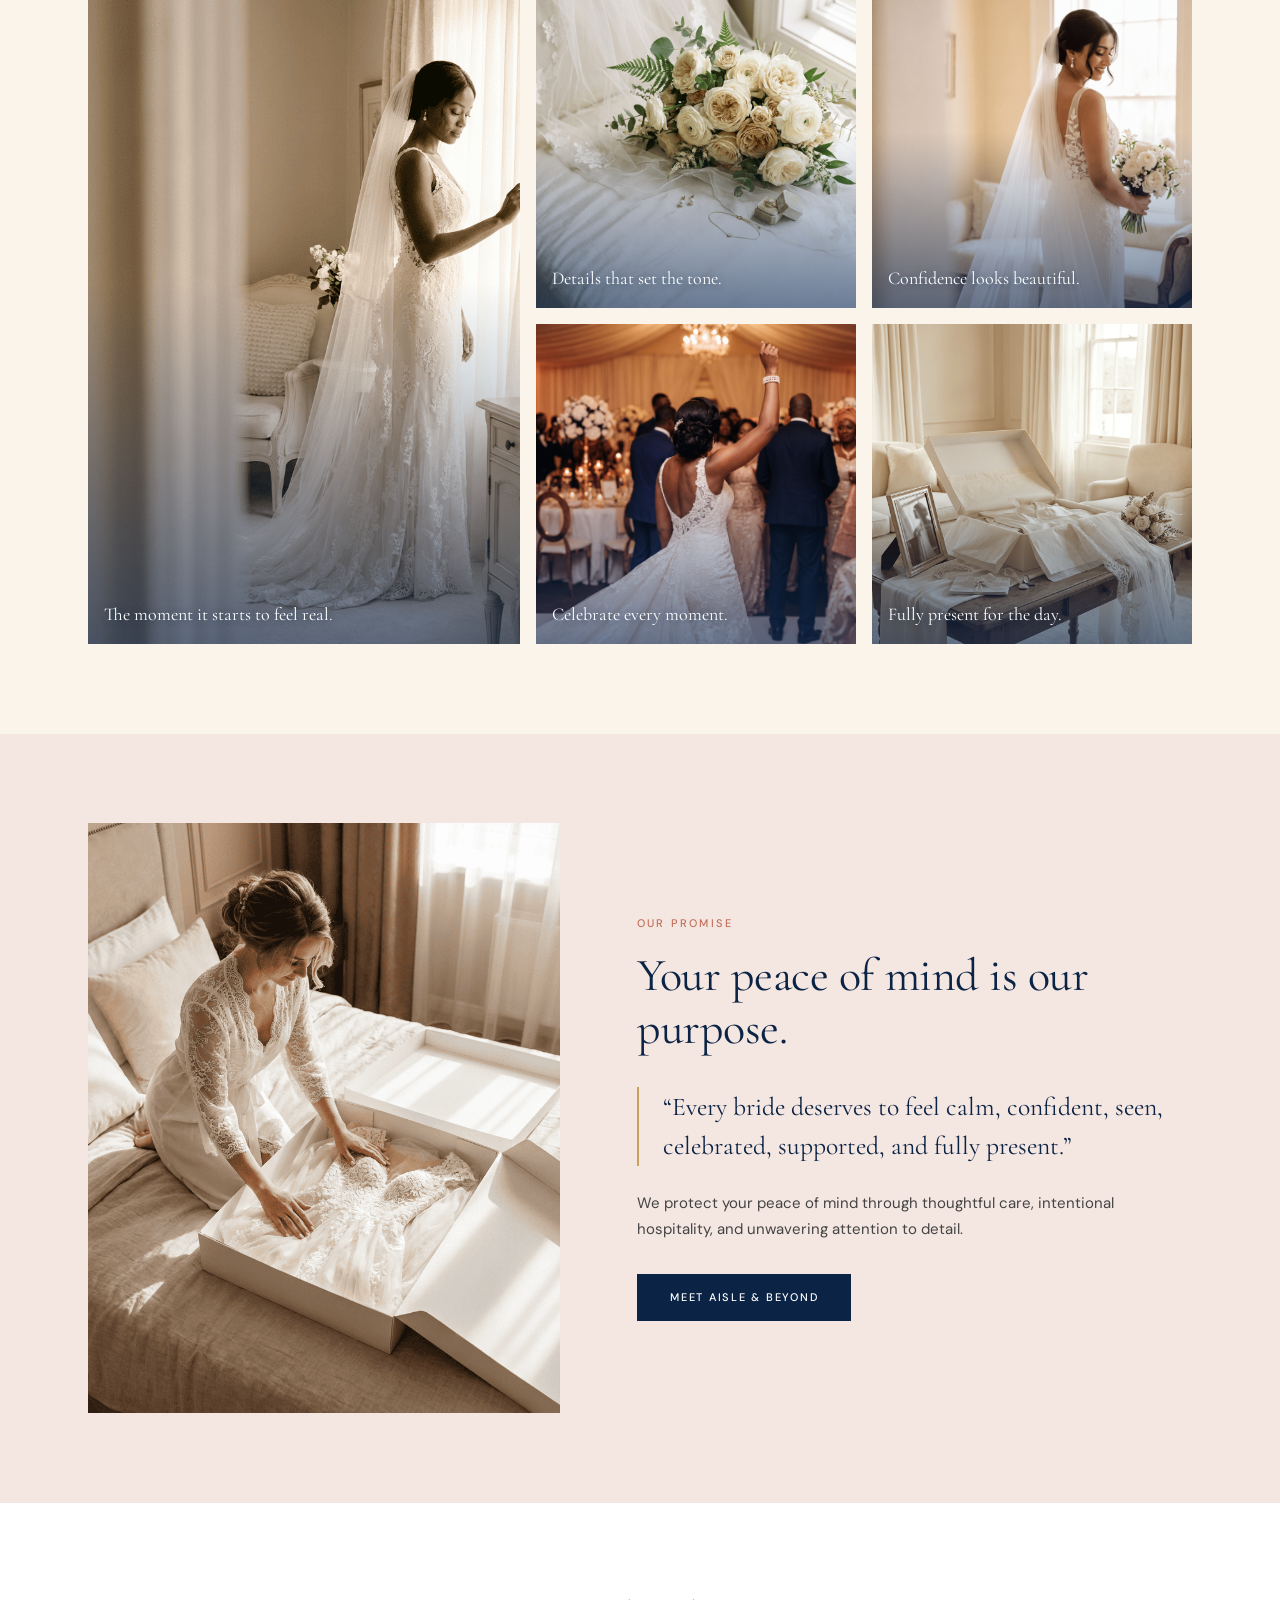
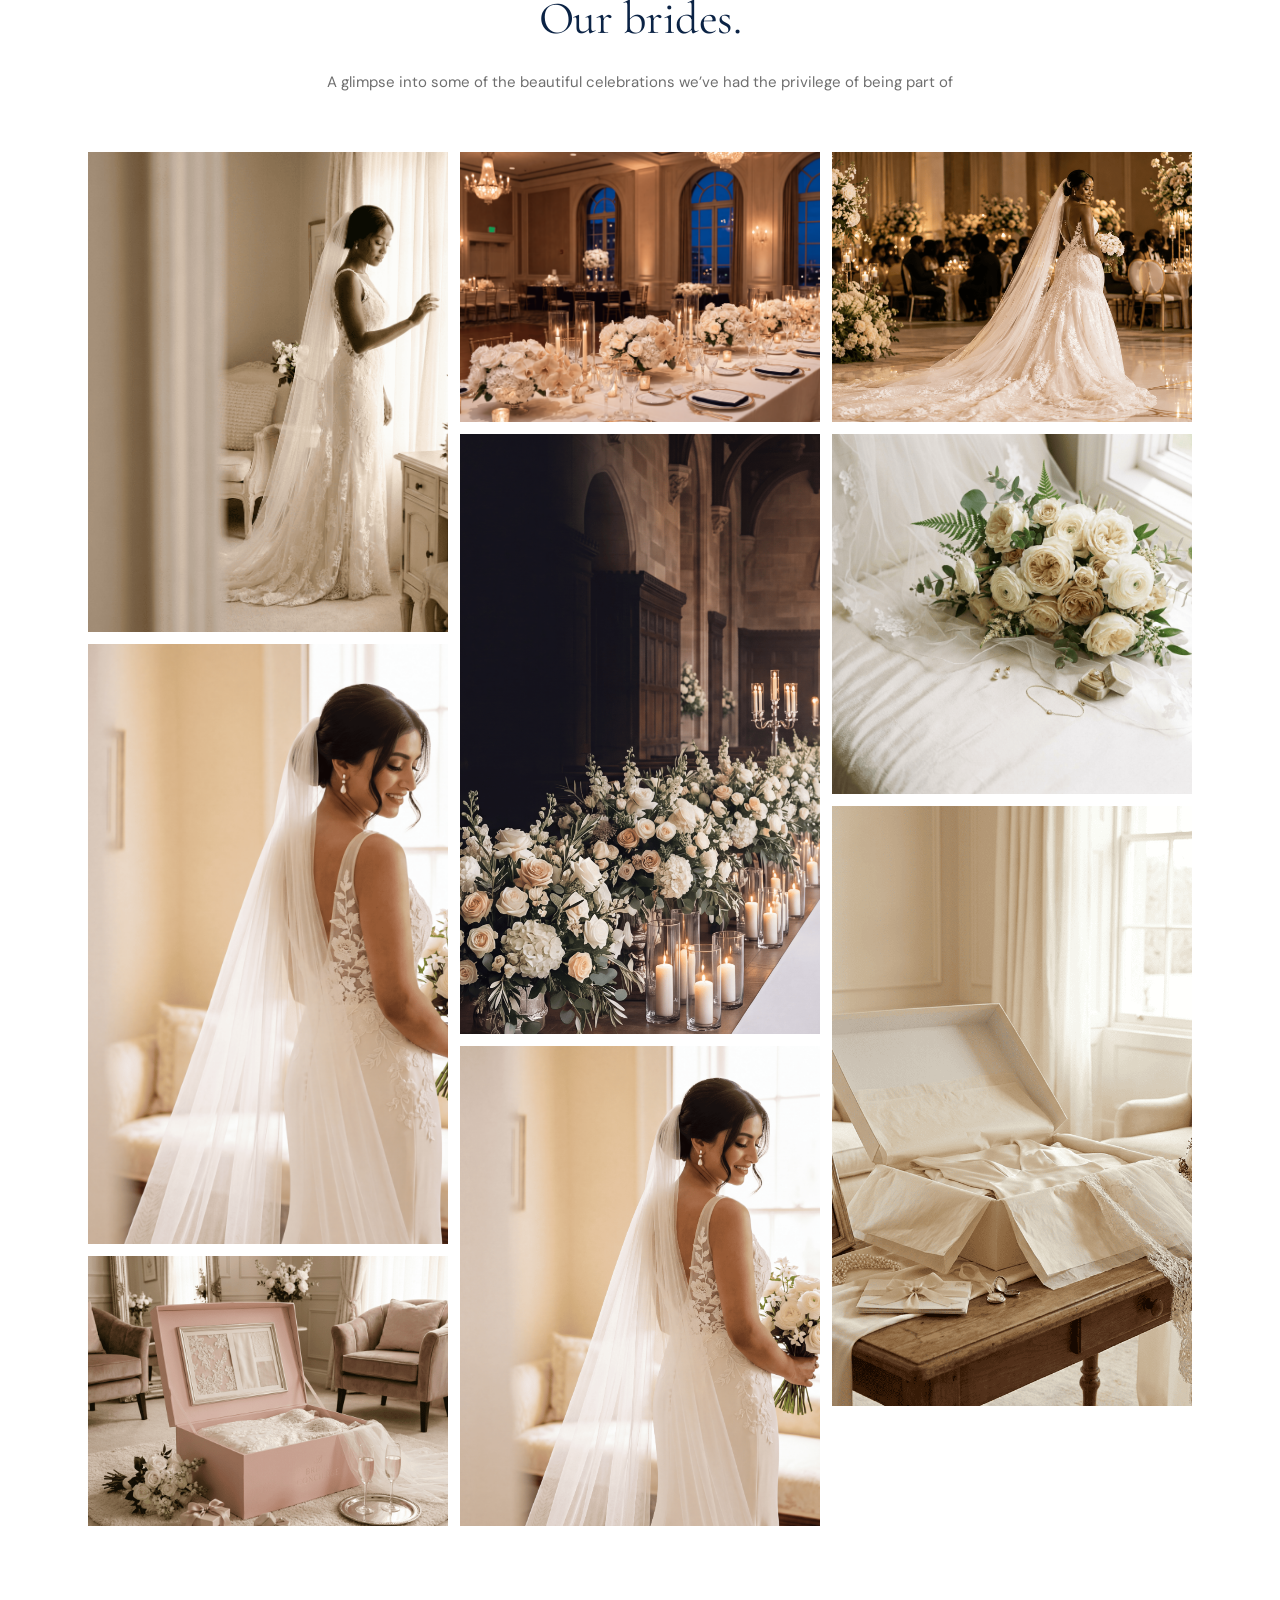
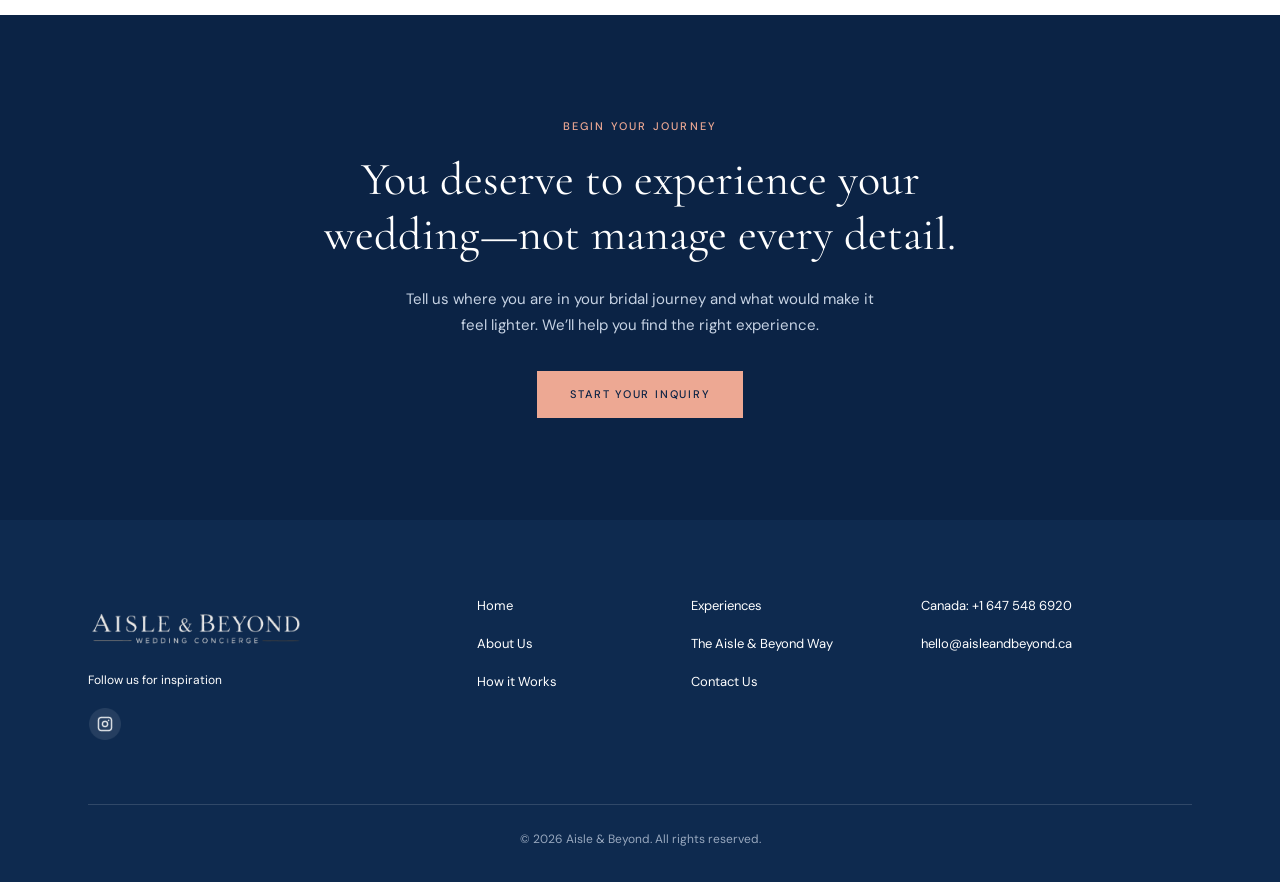
==== commit d8e17782: "wip: v2 site update" ====
--- a/index.html
+++ b/index.html
@@ -11,506 +11,826 @@
     <link rel="icon" href="assets/img/logo.png" />
     <link rel="stylesheet" href="assets/css/style.css" />
   </head>
-  <body>
-    <!-- ================= Announcement ================= -->
-    <div class="announcement">
-      <p class="announcement__text">
-        <span class="announcement__mark" aria-hidden="true">&#10022;</span>
-        Thoughtful care for your journey to the aisle and beyond.
-        <span class="announcement__mark" aria-hidden="true">&#10022;</span>
-      </p>
-    </div>
-
-    <!-- ================= Header ================= -->
-    <header class="header" id="header">
-      <div class="header__inner container">
-        <nav class="nav" aria-label="Primary">
-          <ul class="nav__list nav__list--start">
-            <li class="nav__item">
-              <a class="nav__link" href="index.html" aria-current="page"
-                >Home</a
-              >
-            </li>
-            <li class="nav__item">
-              <a class="nav__link" href="experiences.html">Experiences</a>
-            </li>
-            <li class="nav__item">
-              <a class="nav__link" href="beyond.html"
-                >The Aisle &amp; Beyond Way</a
-              >
-            </li>
-          </ul>
-
-          <a class="nav__brand" href="index.html">
+  <body class="page-home">
+    <div class="site-shell">
+      <header class="mobile-bar">
+        <a class="mobile-bar__brand" href="index.html">
+          <img
+            class="mobile-bar__logo"
+            src="assets/img/logo.png"
+            alt="Aisle &amp; Beyond, wedding concierge"
+            width="140"
+            height="56"
+          />
+        </a>
+        <button
+          class="mobile-bar__toggle"
+          id="nav-toggle"
+          type="button"
+          aria-expanded="false"
+          aria-controls="sidebar"
+          aria-label="Open navigation menu"
+        >
+          <span class="mobile-bar__toggle-bar" aria-hidden="true"></span>
+          <span class="mobile-bar__toggle-bar" aria-hidden="true"></span>
+          <span class="mobile-bar__toggle-bar" aria-hidden="true"></span>
+        </button>
+      </header>
+
+      <div class="sidebar-backdrop" id="sidebar-backdrop" hidden></div>
+
+      <aside class="sidebar" id="sidebar">
+        <div class="sidebar__inner">
+          <a class="sidebar__brand" href="index.html">
             <img
-              class="nav__logo"
+              class="sidebar__logo"
               src="assets/img/logo.png"
               alt="Aisle &amp; Beyond, wedding concierge"
               width="180"
-              height="72"
+              height="120"
             />
           </a>
 
-          <ul class="nav__list nav__list--end">
-            <li class="nav__item">
-              <a class="nav__link" href="about.html">About</a>
-            </li>
-            <li class="nav__item">
-              <a class="nav__link" href="#how-it-works">How It Works</a>
-            </li>
-            <li class="nav__item">
-              <a class="nav__link" href="contact.html">Contact</a>
-            </li>
-            <li class="nav__item">
-              <a class="btn btn--primary btn--sm" href="contact.html"
-                >Inquire Now</a
-              >
-            </li>
-          </ul>
-
-          <button
-            class="nav__toggle"
-            id="nav-toggle"
-            type="button"
-            aria-expanded="false"
-            aria-controls="nav-panel"
-            aria-label="Open navigation menu"
-          >
-            <span class="nav__toggle-bar" aria-hidden="true"></span>
-            <span class="nav__toggle-bar" aria-hidden="true"></span>
-            <span class="nav__toggle-bar" aria-hidden="true"></span>
-          </button>
-        </nav>
-      </div>
-
-      <!-- Collapsible menu (tablet + mobile) -->
-      <div class="nav__panel" id="nav-panel">
-        <ul class="nav__panel-list">
-          <li><a class="nav__panel-link" href="index.html">Home</a></li>
-          <li>
-            <a class="nav__panel-link" href="experiences.html">Experiences</a>
-          </li>
-          <li>
-            <a class="nav__panel-link" href="beyond.html"
-              >The Aisle &amp; Beyond Way</a
-            >
-          </li>
-          <li><a class="nav__panel-link" href="about.html">About</a></li>
-          <li>
-            <a class="nav__panel-link" href="#how-it-works">How It Works</a>
-          </li>
-          <li><a class="nav__panel-link" href="contact.html">Contact</a></li>
-          <li>
-            <a class="btn btn--primary btn--block" href="contact.html"
-              >Inquire Now</a
-            >
-          </li>
-        </ul>
-      </div>
-    </header>
-
-    <main>
-      <!-- ================= Hero ================= -->
-      <section class="hero" aria-labelledby="hero-title">
-        <div class="hero__content" data-reveal>
-          <p class="eyebrow">Luxury Bridal Concierge</p>
-          <h1 class="hero__title" id="hero-title">
-            Where exceptional service begins at the aisle
-          </h1>
-          <p class="hero__script script">and goes beyond.</p>
-          <p class="hero__text">
-            Thoughtful care. Intentional hospitality. Flawless execution. We
-            handle the details so you can be fully present for every moment that
-            matters.
-          </p>
-          <div class="hero__actions">
-            <a class="btn btn--primary" href="experiences.html"
-              >Explore Experiences</a
-            >
-            <a class="btn btn--outline" href="contact.html"
-              >Begin Your Journey</a
-            >
-          </div>
-        </div>
-
-        <div class="hero__media" data-reveal>
-          <img
-            class="hero__image"
-            src="assets/img/image8.png"
-            alt="Smiling bride in a lace off-the-shoulder gown and tiara holding a blush rose bouquet"
-            width="1600"
-            height="1100"
-          />
-        </div>
-      </section>
-
-      <!-- ================= Values ================= -->
-      <section class="values" aria-label="Why brides choose Aisle and Beyond">
-        <div class="container">
-          <ul class="values__list">
-            <li class="values__item" data-reveal>
-              <img
-                class="values__icon"
-                src="assets/icon/heart-icon2.png"
-                alt=""
-                aria-hidden="true"
-              />
-              <h2 class="values__title">Bride-Focused</h2>
-              <p class="values__text">
-                Your needs. Your comfort. Your experience.
-              </p>
-            </li>
-            <li class="values__item" data-reveal>
-              <img
-                class="values__icon"
-                src="assets/icon/detail.png"
-                alt=""
-                aria-hidden="true"
-              />
-              <h2 class="values__title">Detail-Driven</h2>
-              <p class="values__text">
-                We anticipate, plan, and care for every detail.
-              </p>
-            </li>
-            <li class="values__item" data-reveal>
-              <img
-                class="values__icon"
-                src="assets/icon/heart-icon2.png"
-                alt=""
-                aria-hidden="true"
-              />
-              <h2 class="values__title">Trusted Care</h2>
-              <p class="values__text">
-                Confidential, reliable, and always in your corner.
-              </p>
-            </li>
-            <li class="values__item" data-reveal>
-              <img
-                class="values__icon"
-                src="assets/icon/symbol.png"
-                alt=""
-                aria-hidden="true"
-              />
-              <h2 class="values__title">Elevated Experience</h2>
-              <p class="values__text">
-                Exceptional service from start to beyond.
-              </p>
-            </li>
-          </ul>
-        </div>
-      </section>
-
-      <!-- ================= The Aisle & Beyond Way ================= -->
-      <section class="way" id="how-it-works" aria-labelledby="way-title">
-        <div class="way__inner container">
-          <figure class="way__media" data-reveal>
-            <img
-              class="way__image"
-              src="assets/img/image2.png"
-              alt="Bride in an open-back lace gown standing among wedding dresses in a bridal boutique"
-              width="900"
-              height="1100"
-            />
-          </figure>
-
-          <div class="way__content" data-reveal>
-            <p class="eyebrow">The Aisle &amp; Beyond Way</p>
-            <h2 class="section__title" id="way-title">More than planning.</h2>
-            <p class="way__script script">We curate, care, and calm.</p>
-            <p class="way__text">
-              At Aisle &amp; Beyond, how we serve is just as important as what
-              we do. Our philosophy is rooted in Heart, Hospitality, and
-              Humanity—so every bride feels calm, confident, seen, celebrated,
-              supported, and fully present.
-            </p>
-            <a class="btn btn--primary" href="beyond.html">Discover Our Way</a>
-          </div>
-        </div>
-      </section>
-
-      <!-- ================= Experiences ================= -->
-      <section
-        class="experiences"
-        id="experiences"
-        aria-labelledby="experiences-title"
-      >
-        <div class="container">
-          <header class="section__head" data-reveal>
-            <p class="eyebrow">Our Experiences</p>
-            <h2 class="section__title" id="experiences-title">
-              Thoughtful support for every part of the journey.
-            </h2>
-            <p class="section__lead">
-              Personalized concierge experiences designed to care for the
-              details before, during, and after the wedding day.
-            </p>
-          </header>
-
-          <ul class="experiences__grid">
-            <li class="card" data-reveal>
-              <p class="card__eyebrow">Before the Aisle</p>
-              <h3 class="card__title">Dress Shopping Experience</h3>
-              <p class="card__tagline">Find the dress without the overwhelm.</p>
-              <p class="card__text">
-                A personalized bridal shopping journey designed to make finding
-                your dress feel intentional, organized, and completely about
-                you.
-              </p>
-              <ul class="card__list">
-                <li class="card__list-item">Bridal style discovery</li>
-                <li class="card__list-item">Boutique curation</li>
-                <li class="card__list-item">Appointment coordination</li>
-                <li class="card__list-item">Up to 2 shopping sessions</li>
-                <li class="card__list-item">Dress decision support</li>
-              </ul>
-              <p class="card__price">
-                <span class="card__price-label">From</span> $550 CAD
-              </p>
-              <a class="btn btn--primary btn--block" href="contact.html"
-                >Make Inquiry</a
-              >
-            </li>
-
-            <li class="card card--featured" data-reveal>
-              <p class="card__eyebrow">At the Aisle</p>
-              <h3 class="card__title">Wedding Day Dress Concierge</h3>
-              <p class="card__tagline">Your dress. Your moment. Our care.</p>
-              <p class="card__text">
-                Dedicated bridal concierge support from getting ready through
-                your celebration, with coverage designed around your wedding
-                day.
-              </p>
-              <ul class="card__tiers">
-                <li class="tier">
-                  <p class="tier__name">Essential</p>
-                  <p class="tier__hours">6 Hours</p>
-                  <p class="tier__price">
-                    <span class="tier__price-label">From</span> $595 CAD
-                  </p>
-                </li>
-                <li class="tier tier--featured">
-                  <p class="tier__name">Signature</p>
-                  <p class="tier__hours">8 Hours</p>
-                  <p class="tier__price">
-                    <span class="tier__price-label">From</span> $795 CAD
-                  </p>
-                </li>
-                <li class="tier">
-                  <p class="tier__name">Full Day</p>
-                  <p class="tier__hours">Up to 12 Hours</p>
-                  <p class="tier__price">
-                    <span class="tier__price-label">From</span> $995 CAD
-                  </p>
-                </li>
-              </ul>
-              <a class="btn btn--blush btn--block" href="contact.html"
-                >Make Inquiry</a
-              >
-            </li>
-
-            <li class="card" data-reveal>
-              <p class="card__eyebrow">Beyond the Aisle</p>
-              <h3 class="card__title">After Wedding Care Experience</h3>
-              <p class="card__tagline">
-                Because &ldquo;I do&rdquo; isn&rsquo;t the end of the story.
-              </p>
-              <p class="card__text">
-                Thoughtful concierge support to help you clean, preserve,
-                restore, repurpose, donate, or pass your gown forward.
-              </p>
-              <ul class="card__list">
-                <li class="card__list-item">Gown-care consultation</li>
-                <li class="card__list-item">
-                  Provider research &amp; recommendations
-                </li>
-                <li class="card__list-item">
-                  Quote &amp; booking coordination
-                </li>
-                <li class="card__list-item">Pickup/drop-off coordination</li>
-                <li class="card__list-item">Gown tracking &amp; follow-up</li>
-              </ul>
-              <p class="card__price">
-                <span class="card__price-label">From</span> $195 CAD
-              </p>
-              <a class="btn btn--primary btn--block" href="contact.html"
-                >Make Inquiry</a
-              >
-            </li>
-
-            <li class="card" data-reveal>
-              <p class="card__badge">Most Popular</p>
-              <p class="card__eyebrow">The Complete Journey</p>
-              <h3 class="card__title">Full Aisle &amp; Beyond Experience</h3>
-              <p class="card__tagline">
-                From finding the dress to caring for it after &ldquo;I
-                do.&rdquo;
-              </p>
-              <p class="card__text">
-                A seamless bridal concierge journey bringing together thoughtful
-                care before, during, and after the celebration.
-              </p>
-              <ul class="card__list">
-                <li class="card__list-item">Dress Shopping</li>
-                <li class="card__list-item">Wedding Day</li>
-                <li class="card__list-item">After Wedding Care</li>
-              </ul>
-              <p class="card__price">
-                <span class="card__price-label">From</span> $1200 CAD
-              </p>
-              <a class="btn btn--primary btn--block" href="contact.html"
-                >Make Inquiry</a
-              >
-            </li>
-          </ul>
-        </div>
-      </section>
-
-      <!-- ================= Gallery ================= -->
-      <section class="gallery" aria-labelledby="gallery-title">
-        <div class="container">
-          <header class="section__head" data-reveal>
-            <p class="eyebrow">The Bridal Journal</p>
-            <h2 class="section__title" id="gallery-title">
-              Beautiful moments, thoughtfully held.
-            </h2>
-          </header>
-
-          <ul class="gallery__grid">
-            <li class="gallery__item gallery__item--wide" data-reveal>
-              <img
-                class="gallery__image"
-                src="assets/img/image10.png"
-                alt="Bride in an open-back lace gown browsing dresses in a bridal salon"
-                loading="lazy"
-              />
-              <p class="gallery__caption">The moment it starts to feel real.</p>
-            </li>
-            <li class="gallery__item" data-reveal>
-              <img
-                class="gallery__image"
-                src="assets/img/image11.png"
-                alt="Blush and ivory rose bridal bouquet tied with a satin ribbon"
-                loading="lazy"
-              />
-              <p class="gallery__caption">Details that set the tone.</p>
-            </li>
-            <li class="gallery__item" data-reveal>
-              <img
-                class="gallery__image"
-                src="assets/img/image12.png"
-                alt="Bride in a veil and lace gown looking down at her bouquet"
-                loading="lazy"
-              />
-              <p class="gallery__caption">Confidence looks beautiful.</p>
-            </li>
-            <li class="gallery__item" data-reveal>
-              <img
-                class="gallery__image"
-                src="assets/img/image13.png"
-                alt="Bride raising her bouquet in celebration in front of applauding guests"
-                loading="lazy"
-              />
-              <p class="gallery__caption">Celebrate every moment.</p>
-            </li>
-            <li class="gallery__item" data-reveal>
-              <img
-                class="gallery__image"
-                src="assets/img/image14.png"
-                alt="Bride wearing a tiara and veil holding a blush bouquet at her reception"
-                loading="lazy"
-              />
-              <p class="gallery__caption">Fully present for the day.</p>
-            </li>
-          </ul>
-        </div>
-      </section>
-
-      <!-- ================= Promise ================= -->
-      <section class="promise" id="about" aria-labelledby="promise-title">
-        <div class="promise__inner container">
-          <figure class="promise__media" data-reveal>
-            <img
-              class="promise__image"
-              src="assets/img/image15.png"
-              alt="Bride in a veil and illusion-lace gown holding a soft ivory bouquet"
-              width="900"
-              height="1100"
-              loading="lazy"
-            />
-          </figure>
-
-          <div class="promise__content" data-reveal>
-            <p class="eyebrow">Our Promise</p>
-            <h2 class="section__title" id="promise-title">
-              Your peace of mind is our purpose.
-            </h2>
-            <blockquote class="promise__quote">
-              <p>
-                &ldquo;Every bride deserves to feel calm, confident, seen,
-                celebrated, supported, and fully present.&rdquo;
-              </p>
-            </blockquote>
-            <p class="promise__text">
-              We protect your peace of mind through thoughtful care, intentional
-              hospitality, and unwavering attention to detail.
-            </p>
-            <a class="btn btn--primary" href="about.html"
-              >Meet Aisle &amp; Beyond</a
-            >
-          </div>
-        </div>
-      </section>
-
-      <!-- ================= CTA ================= -->
-      <section class="cta" id="inquire" aria-labelledby="cta-title">
-        <div class="container cta__inner" data-reveal>
-          <p class="eyebrow eyebrow--light">Begin Your Journey</p>
-          <h2 class="cta__title" id="cta-title">
-            You deserve to experience your wedding—not manage every detail.
-          </h2>
-          <p class="cta__text">
-            Tell us where you are in your bridal journey and what would make it
-            feel lighter. We&rsquo;ll help you find the right experience.
-          </p>
-          <a class="btn btn--blush" href="contact.html">Start Your Inquiry</a>
-        </div>
-      </section>
-    </main>
-
-    <!-- ================= Footer ================= -->
-    <footer class="footer" id="contact">
-      <div class="container">
-        <div class="footer__top">
-          <div class="footer__brand">
-            <img
-              class="footer__logo"
-              src="assets/img/footer.png"
-              alt="Aisle &amp; Beyond, wedding concierge"
-              width="180"
-              height="64"
-              loading="lazy"
-            />
-            <p class="footer__tagline">Follow us for inspiration</p>
-            <ul class="footer__socials">
+          <nav class="sidebar__nav" aria-label="Primary">
+            <ul class="sidebar__nav-list">
               <li>
                 <a
-                  class="footer__social"
+                  class="sidebar__nav-link"
+                  href="index.html"
+                  aria-current="page"
+                  >Home</a
+                >
+              </li>
+              <li>
+                <a class="sidebar__nav-link" href="experiences.html"
+                  >Experiences</a
+                >
+              </li>
+              <li>
+                <a class="sidebar__nav-link" href="about.html">About</a>
+              </li>
+            </ul>
+          </nav>
+
+          <a class="btn btn--primary sidebar__cta" href="contact.html"
+            >Inquire Now</a
+          >
+
+          <div class="sidebar__contact">
+            <p>
+              <a class="sidebar__contact-link" href="tel:+16475486920"
+                >+1 647 548 6920</a
+              >
+            </p>
+            <p>
+              <a
+                class="sidebar__contact-link"
+                href="mailto:hello@aisleandbeyond.ca"
+                >hello@aisleandbeyond.ca</a
+              >
+            </p>
+            <p class="sidebar__follow">Follow us:</p>
+            <ul class="sidebar__socials">
+              <li>
+                <a
+                  class="sidebar__social"
                   href="https://www.instagram.com/aisleandbeyond.ca?igsi=OHdwZ2N5bW81bW1i"
                   target="_blank"
                   rel="noopener noreferrer"
                   aria-label="Aisle and Beyond on Instagram"
                 >
                   <img
-                    class="footer__social-icon"
                     src="assets/icon/instagram.png"
                     alt=""
-                    width="16"
-                    height="16"
-                    loading="lazy"
+                    width="18"
+                    height="18"
                   />
                 </a>
               </li>
-              <!-- <li>
+              <li>
+                <a
+                  class="sidebar__social"
+                  href="#"
+                  aria-label="Aisle and Beyond on Facebook"
+                >
+                  <svg
+                    viewBox="0 0 24 24"
+                    width="18"
+                    height="18"
+                    aria-hidden="true"
+                  >
+                    <path
+                      fill="currentColor"
+                      d="M13.5 4H16V1h-2.5C10.9 1 9 2.9 9 5.5V8H6v3h3v9h3v-9h2.7l.3-3H12V6c0-.6.4-1 1.5-1Z"
+                    />
+                  </svg>
+                </a>
+              </li>
+              <li>
+                <a
+                  class="sidebar__social"
+                  href="#"
+                  aria-label="Aisle and Beyond on TikTok"
+                >
+                  <svg
+                    viewBox="0 0 24 24"
+                    width="18"
+                    height="18"
+                    aria-hidden="true"
+                  >
+                    <path
+                      fill="currentColor"
+                      d="M16.5 3h-2.6v12.2a2.5 2.5 0 1 1-2.5-2.5c.2 0 .5 0 .7.1v-2.6a5.1 5.1 0 1 0 4.4 5V9a6.4 6.4 0 0 0 3.5 1V7.4a3.9 3.9 0 0 1-3.5-4.4Z"
+                    />
+                  </svg>
+                </a>
+              </li>
+            </ul>
+          </div>
+        </div>
+      </aside>
+
+      <div class="site-main">
+        <main>
+          <!-- ================= Hero ================= -->
+          <section
+            class="hero hero--home"
+            aria-labelledby="hero-title"
+            data-hero-slider
+          >
+            <div class="hero__slider" aria-hidden="true">
+              <div class="hero__slide is-active">
+                <img
+                  class="hero__slide-image"
+                  src="assets/img/hero1.png"
+                  alt=""
+                  width="1920"
+                  height="1080"
+                  fetchpriority="high"
+                />
+              </div>
+              <div class="hero__slide">
+                <img
+                  class="hero__slide-image"
+                  src="assets/img/hero2.png"
+                  alt=""
+                  width="1920"
+                  height="1080"
+                  loading="lazy"
+                />
+              </div>
+              <div class="hero__slide">
+                <img
+                  class="hero__slide-image"
+                  src="assets/img/hero3.jpg"
+                  alt=""
+                  width="1920"
+                  height="1080"
+                  loading="lazy"
+                />
+              </div>
+            </div>
+            <div class="hero__overlay" aria-hidden="true"></div>
+
+            <div class="hero__content hero__content--centered" data-reveal>
+              <p class="eyebrow eyebrow--on-dark">Luxury Bridal Concierge</p>
+              <h1 class="hero__title hero__title--light" id="hero-title">
+                The Details Are Ours.
+              </h1>
+              <p class="hero__script script hero__script--light">
+                The Moments Are Yours.
+              </p>
+              <p class="hero__text hero__text--light">
+                <span class="hero__text-line"
+                  >Thoughtful care. Intentional hospitality. Flawless
+                  execution.</span
+                >
+                <span class="hero__text-line"
+                  >Your wedding journey deserves to be beautifully cared for, so
+                  you can be fully present for every moment</span
+                >
+                <span class="hero__text-line">that matters.</span>
+              </p>
+              <div class="hero__actions hero__actions--centered">
+                <a class="btn btn--primary" href="contact.html"
+                  >Begin Your Bridal Journey</a
+                >
+              </div>
+            </div>
+
+            <div class="hero__dots" role="tablist" aria-label="Hero images">
+              <button
+                type="button"
+                class="hero__dot is-active"
+                role="tab"
+                aria-selected="true"
+                aria-label="Show image 1"
+                data-slide="0"
+              ></button>
+              <button
+                type="button"
+                class="hero__dot"
+                role="tab"
+                aria-selected="false"
+                aria-label="Show image 2"
+                data-slide="1"
+              ></button>
+              <button
+                type="button"
+                class="hero__dot"
+                role="tab"
+                aria-selected="false"
+                aria-label="Show image 3"
+                data-slide="2"
+              ></button>
+            </div>
+          </section>
+
+          <!-- ================= Values ================= -->
+          <!-- <section
+            class="values"
+            aria-label="Why brides choose Aisle and Beyond"
+          >
+            <div class="container">
+              <ul class="values__list">
+                <li class="values__item" data-reveal>
+                  <img
+                    class="values__icon"
+                    src="assets/icon/heart-icon2.png"
+                    alt=""
+                    aria-hidden="true"
+                  />
+                  <h2 class="values__title">Bride-Focused</h2>
+                  <p class="values__text">
+                    Your needs. Your comfort. Your experience.
+                  </p>
+                </li>
+                <li class="values__item" data-reveal>
+                  <img
+                    class="values__icon"
+                    src="assets/icon/detail.png"
+                    alt=""
+                    aria-hidden="true"
+                  />
+                  <h2 class="values__title">Detail-Driven</h2>
+                  <p class="values__text">
+                    We anticipate, plan, and care for every detail.
+                  </p>
+                </li>
+                <li class="values__item" data-reveal>
+                  <img
+                    class="values__icon"
+                    src="assets/icon/heart-icon2.png"
+                    alt=""
+                    aria-hidden="true"
+                  />
+                  <h2 class="values__title">Trusted Care</h2>
+                  <p class="values__text">
+                    Confidential, reliable, and always in your corner.
+                  </p>
+                </li>
+                <li class="values__item" data-reveal>
+                  <img
+                    class="values__icon"
+                    src="assets/icon/symbol.png"
+                    alt=""
+                    aria-hidden="true"
+                  />
+                  <h2 class="values__title">Elevated Experience</h2>
+                  <p class="values__text">
+                    Exceptional service from start to beyond.
+                  </p>
+                </li>
+              </ul>
+            </div>
+          </section> -->
+
+          <!-- ================= The Aisle & Beyond Way ================= -->
+          <!-- <section class="way" id="how-it-works" aria-labelledby="way-title">
+            <div class="way__inner container">
+              <figure class="way__media" data-reveal>
+                <img
+                  class="way__image"
+                  src="assets/img/image2.png"
+                  alt="Bride in an open-back lace gown standing among wedding dresses in a bridal boutique"
+                  width="900"
+                  height="1100"
+                />
+              </figure>
+
+              <div class="way__content" data-reveal>
+                <p class="eyebrow">The Aisle &amp; Beyond Way</p>
+                <h2 class="section__title" id="way-title">
+                  More than planning.
+                </h2>
+                <p class="way__script script">We curate, care, and calm.</p>
+                <p class="way__text">
+                  At Aisle &amp; Beyond, how we serve is just as important as
+                  what we do. Our philosophy is rooted in Heart, Hospitality,
+                  and Humanity—so every bride feels calm, confident, seen,
+                  celebrated, supported, and fully present.
+                </p>
+                <a class="btn btn--primary" href="beyond.html"
+                  >Discover Our Way</a
+                >
+              </div>
+            </div>
+          </section> -->
+
+          <!-- ================= Experiences ================= -->
+          <section
+            class="experiences"
+            id="experiences"
+            aria-labelledby="experiences-title"
+          >
+            <div class="container">
+              <header class="section__head" data-reveal>
+                <p class="eyebrow">Our Experiences</p>
+                <h2 class="section__title" id="experiences-title">
+                  Thoughtful support for every part of the journey.
+                </h2>
+                <p class="section__lead">
+                  Personalized concierge experiences designed to care for the
+                  details before, during, and after the wedding day.
+                </p>
+              </header>
+
+              <ul class="experiences__grid experiences__grid--checker">
+                <li class="card card--light" data-reveal>
+                  <p class="card__eyebrow">Before the Aisle</p>
+                  <h3 class="card__title">Dress Shopping Experience</h3>
+                  <p class="card__tagline">
+                    Find the dress without the overwhelm.
+                  </p>
+                  <p class="card__text">
+                    A personalized bridal shopping journey designed to make
+                    finding your dress feel intentional, organized, and
+                    completely about you.
+                  </p>
+                  <ul class="card__list">
+                    <li class="card__list-item">Bridal style discovery</li>
+                    <li class="card__list-item">Boutique curation</li>
+                    <li class="card__list-item">Appointment coordination</li>
+                    <li class="card__list-item">Up to 2 shopping sessions</li>
+                    <li class="card__list-item">Dress decision support</li>
+                  </ul>
+                  <p class="card__price">
+                    <span class="card__price-label">From</span> $450 CAD
+                  </p>
+                  <a class="btn btn--primary btn--block" href="contact.html"
+                    >Make Inquiry</a
+                  >
+                </li>
+
+                <li class="card card--dark" data-reveal>
+                  <p class="card__eyebrow">At the Aisle</p>
+                  <h3 class="card__title">Wedding Day Dress Concierge</h3>
+                  <p class="card__tagline">
+                    Your dress. Your moment. Our care.
+                  </p>
+                  <p class="card__text">
+                    Dedicated bridal concierge support from getting ready
+                    through your celebration, with coverage designed around your
+                    wedding day.
+                  </p>
+                  <ul class="card__list">
+                    <li class="card__list-item">Essential: 6-hour coverage</li>
+                    <li class="card__list-item">Signature: 8-hour coverage</li>
+                    <li class="card__list-item">Complete: Full-day coverage</li>
+                  </ul>
+                  <p class="card__price">
+                    <span class="card__price-label">From</span> $495 CAD
+                  </p>
+                  <a class="btn btn--blush btn--block" href="contact.html"
+                    >Make Inquiry</a
+                  >
+                </li>
+
+                <li class="card card--dark" data-reveal>
+                  <p class="card__eyebrow">Beyond the Aisle</p>
+                  <h3 class="card__title">After Wedding Care Experience</h3>
+                  <p class="card__tagline">
+                    Because &ldquo;I do&rdquo; isn&rsquo;t the end of the story.
+                  </p>
+                  <p class="card__text">
+                    Thoughtful concierge support to help you clean, preserve,
+                    restore, repurpose, donate, or pass your gown forward.
+                  </p>
+                  <ul class="card__list">
+                    <li class="card__list-item">Gown-care consultation</li>
+                    <li class="card__list-item">
+                      Provider research &amp; recommendations
+                    </li>
+                    <li class="card__list-item">
+                      Quote &amp; booking coordination
+                    </li>
+                    <li class="card__list-item">
+                      Pickup/drop-off coordination
+                    </li>
+                    <li class="card__list-item">
+                      Gown tracking &amp; follow-up
+                    </li>
+                  </ul>
+                  <p class="card__price">
+                    <span class="card__price-label">From</span> $195 CAD
+                  </p>
+                  <a class="btn btn--blush btn--block" href="contact.html"
+                    >Make Inquiry</a
+                  >
+                </li>
+
+                <li class="card card--light" data-reveal>
+                  <p class="card__eyebrow">The Complete Journey</p>
+                  <h3 class="card__title">
+                    Full Aisle &amp; Beyond Experience
+                  </h3>
+                  <p class="card__tagline">
+                    From finding the dress to caring for it after &ldquo;I
+                    do.&rdquo;
+                  </p>
+                  <p class="card__text">
+                    A seamless bridal concierge journey bringing together
+                    thoughtful care before, during, and after the celebration.
+                  </p>
+                  <ul class="card__list">
+                    <li class="card__list-item">Dress Shopping</li>
+                    <li class="card__list-item">Wedding Day</li>
+                    <li class="card__list-item">After Wedding Care</li>
+                  </ul>
+                  <p class="card__price">
+                    <span class="card__price-label">From</span> $1199 CAD
+                  </p>
+                  <a class="btn btn--primary btn--block" href="contact.html"
+                    >Make Inquiry</a
+                  >
+                </li>
+              </ul>
+            </div>
+          </section>
+
+          <!-- ================= Testimonial ================= -->
+          <section
+            class="testimonial"
+            id="reviews"
+            aria-labelledby="testimonial-quote"
+          >
+            <div class="testimonial__media" aria-hidden="true">
+              <img
+                class="testimonial__image"
+                src="assets/img/image20.png"
+                alt=""
+                width="1920"
+                height="900"
+                loading="lazy"
+              />
+            </div>
+            <div class="testimonial__overlay" aria-hidden="true"></div>
+
+            <div class="testimonial__inner" data-reveal>
+              <p class="testimonial__mark" aria-hidden="true">&ldquo;</p>
+              <blockquote class="testimonial__quote">
+                <p class="testimonial__text" id="testimonial-quote">
+                  <span class="testimonial__line">Pearl and her team were</span>
+                  <span class="testimonial__line"
+                    >incredible, going above and</span
+                  >
+                  <span class="testimonial__line"
+                    >beyond to make my day truly</span
+                  >
+                  <span class="testimonial__line"
+                    >special! We couldn&rsquo;t recommend</span
+                  >
+                  <span class="testimonial__line">anyone more highly!</span>
+                </p>
+              </blockquote>
+            </div>
+          </section>
+
+          <!-- ================= Gallery ================= -->
+          <section class="gallery" aria-labelledby="gallery-title">
+            <div class="container">
+              <header class="section__head" data-reveal>
+                <p class="eyebrow">The Bridal Journal</p>
+                <h2 class="section__title" id="gallery-title">
+                  Beautiful moments, thoughtfully held.
+                </h2>
+              </header>
+
+              <ul class="gallery__grid">
+                <li class="gallery__item gallery__item--wide" data-reveal>
+                  <img
+                    class="gallery__image"
+                    src="assets/img/image10.png"
+                    alt="Bride in an open-back lace gown browsing dresses in a bridal salon"
+                    loading="lazy"
+                  />
+                  <p class="gallery__caption">
+                    The moment it starts to feel real.
+                  </p>
+                </li>
+                <li class="gallery__item" data-reveal>
+                  <img
+                    class="gallery__image"
+                    src="assets/img/image11.png"
+                    alt="Blush and ivory rose bridal bouquet tied with a satin ribbon"
+                    loading="lazy"
+                  />
+                  <p class="gallery__caption">Details that set the tone.</p>
+                </li>
+                <li class="gallery__item" data-reveal>
+                  <img
+                    class="gallery__image"
+                    src="assets/img/image12.png"
+                    alt="Bride in a veil and lace gown looking down at her bouquet"
+                    loading="lazy"
+                  />
+                  <p class="gallery__caption">Confidence looks beautiful.</p>
+                </li>
+                <li class="gallery__item" data-reveal>
+                  <img
+                    class="gallery__image"
+                    src="assets/img/image13.png"
+                    alt="Bride raising her bouquet in celebration in front of applauding guests"
+                    loading="lazy"
+                  />
+                  <p class="gallery__caption">Celebrate every moment.</p>
+                </li>
+                <li class="gallery__item" data-reveal>
+                  <img
+                    class="gallery__image"
+                    src="assets/img/image14.png"
+                    alt="Bride wearing a tiara and veil holding a blush bouquet at her reception"
+                    loading="lazy"
+                  />
+                  <p class="gallery__caption">Fully present for the day.</p>
+                </li>
+              </ul>
+            </div>
+          </section>
+
+          <!-- ================= Promise ================= -->
+          <section class="promise" id="about" aria-labelledby="promise-title">
+            <div class="promise__inner container">
+              <figure class="promise__media" data-reveal>
+                <img
+                  class="promise__image"
+                  src="assets/img/image15.png"
+                  alt="Bride in a veil and illusion-lace gown holding a soft ivory bouquet"
+                  width="900"
+                  height="1100"
+                  loading="lazy"
+                />
+              </figure>
+
+              <div class="promise__content" data-reveal>
+                <p class="eyebrow">Our Promise</p>
+                <h2 class="section__title" id="promise-title">
+                  Your peace of mind is our purpose.
+                </h2>
+                <blockquote class="promise__quote">
+                  <p>
+                    &ldquo;Every bride deserves to feel calm, confident, seen,
+                    celebrated, supported, and fully present.&rdquo;
+                  </p>
+                </blockquote>
+                <p class="promise__text">
+                  We protect your peace of mind through thoughtful care,
+                  intentional hospitality, and unwavering attention to detail.
+                </p>
+                <a class="btn btn--primary" href="about.html"
+                  >Meet Aisle &amp; Beyond</a
+                >
+              </div>
+            </div>
+          </section>
+
+          <!-- ================= Our brides ================= -->
+          <section class="brides" id="gallery" aria-labelledby="brides-title">
+            <div class="container">
+              <header class="brides__head section__head" data-reveal>
+                <h2 class="section__title brides__title" id="brides-title">
+                  Our brides.
+                </h2>
+                <p class="section__lead brides__lead">
+                  A glimpse into some of the beautiful celebrations we&rsquo;ve
+                  had the privilege of being part of
+                </p>
+              </header>
+
+              <div class="brides-masonry" data-brides-gallery data-reveal>
+                <ul class="brides-masonry__col">
+                  <li
+                    class="brides-masonry__item brides-masonry__item--portrait"
+                  >
+                    <button
+                      type="button"
+                      class="brides-masonry__trigger"
+                      data-lightbox-index="0"
+                      data-lightbox-src="assets/img/image10.png"
+                      aria-label="View photo 1"
+                    >
+                      <img
+                        src="assets/img/image10.png"
+                        alt="Bridal concierge assisting a bride outdoors"
+                        loading="lazy"
+                      />
+                    </button>
+                  </li>
+                  <li class="brides-masonry__item brides-masonry__item--tall">
+                    <button
+                      type="button"
+                      class="brides-masonry__trigger"
+                      data-lightbox-index="1"
+                      data-lightbox-src="assets/img/image16.png"
+                      aria-label="View photo 2"
+                    >
+                      <img
+                        src="assets/img/image16.png"
+                        alt="Bride preparing for the wedding day with concierge support"
+                        loading="lazy"
+                      />
+                    </button>
+                  </li>
+                  <li
+                    class="brides-masonry__item brides-masonry__item--landscape"
+                  >
+                    <button
+                      type="button"
+                      class="brides-masonry__trigger"
+                      data-lightbox-index="2"
+                      data-lightbox-src="assets/img/image18.png"
+                      aria-label="View photo 3"
+                    >
+                      <img
+                        src="assets/img/image18.png"
+                        alt="Concierge helping a bride with final details"
+                        loading="lazy"
+                      />
+                    </button>
+                  </li>
+                </ul>
+
+                <ul class="brides-masonry__col">
+                  <li
+                    class="brides-masonry__item brides-masonry__item--landscape"
+                  >
+                    <button
+                      type="button"
+                      class="brides-masonry__trigger"
+                      data-lightbox-index="3"
+                      data-lightbox-src="assets/img/image17.png"
+                      aria-label="View photo 4"
+                    >
+                      <img
+                        src="assets/img/image17.png"
+                        alt="Bride seated while a concierge adjusts her look"
+                        loading="lazy"
+                      />
+                    </button>
+                  </li>
+                  <li
+                    class="brides-masonry__item brides-masonry__item--tall-xl"
+                  >
+                    <button
+                      type="button"
+                      class="brides-masonry__trigger"
+                      data-lightbox-index="4"
+                      data-lightbox-src="assets/img/image19.png"
+                      aria-label="View photo 5"
+                    >
+                      <img
+                        src="assets/img/image19.png"
+                        alt="Bride and concierge walking together on the wedding day"
+                        loading="lazy"
+                      />
+                    </button>
+                  </li>
+                  <li
+                    class="brides-masonry__item brides-masonry__item--portrait"
+                  >
+                    <button
+                      type="button"
+                      class="brides-masonry__trigger"
+                      data-lightbox-index="5"
+                      data-lightbox-src="assets/img/image12.png"
+                      aria-label="View photo 6"
+                    >
+                      <img
+                        src="assets/img/image12.png"
+                        alt="Bride in lace gown with bouquet"
+                        loading="lazy"
+                      />
+                    </button>
+                  </li>
+                </ul>
+
+                <ul class="brides-masonry__col">
+                  <li
+                    class="brides-masonry__item brides-masonry__item--landscape"
+                  >
+                    <button
+                      type="button"
+                      class="brides-masonry__trigger"
+                      data-lightbox-index="6"
+                      data-lightbox-src="assets/img/image20.png"
+                      aria-label="View photo 7"
+                    >
+                      <img
+                        src="assets/img/image20.png"
+                        alt="Concierge arranging a bride's train in a ballroom"
+                        loading="lazy"
+                      />
+                    </button>
+                  </li>
+                  <li
+                    class="brides-masonry__item brides-masonry__item--compact"
+                  >
+                    <button
+                      type="button"
+                      class="brides-masonry__trigger"
+                      data-lightbox-index="7"
+                      data-lightbox-src="assets/img/image11.png"
+                      aria-label="View photo 8"
+                    >
+                      <img
+                        src="assets/img/image11.png"
+                        alt="Bridal bouquet detail"
+                        loading="lazy"
+                      />
+                    </button>
+                  </li>
+                  <li class="brides-masonry__item brides-masonry__item--tall">
+                    <button
+                      type="button"
+                      class="brides-masonry__trigger"
+                      data-lightbox-index="8"
+                      data-lightbox-src="assets/img/image14.png"
+                      aria-label="View photo 9"
+                    >
+                      <img
+                        src="assets/img/image14.png"
+                        alt="Bride at her reception with concierge nearby"
+                        loading="lazy"
+                      />
+                    </button>
+                  </li>
+                </ul>
+              </div>
+            </div>
+          </section>
+
+          <!-- ================= CTA ================= -->
+          <section class="cta" id="inquire" aria-labelledby="cta-title">
+            <div class="container cta__inner" data-reveal>
+              <p class="eyebrow eyebrow--light">Begin Your Journey</p>
+              <h2 class="cta__title" id="cta-title">
+                You deserve to experience your wedding—not manage every detail.
+              </h2>
+              <p class="cta__text">
+                Tell us where you are in your bridal journey and what would make
+                it feel lighter. We&rsquo;ll help you find the right experience.
+              </p>
+              <a class="btn btn--blush" href="contact.html"
+                >Start Your Inquiry</a
+              >
+            </div>
+          </section>
+        </main>
+
+        <!-- ================= Footer ================= -->
+        <footer class="footer" id="contact">
+          <div class="container">
+            <div class="footer__top">
+              <div class="footer__brand">
+                <img
+                  class="footer__logo"
+                  src="assets/img/footer.png"
+                  alt="Aisle &amp; Beyond, wedding concierge"
+                  width="180"
+                  height="64"
+                  loading="lazy"
+                />
+                <p class="footer__tagline">Follow us for inspiration</p>
+                <ul class="footer__socials">
+                  <li>
+                    <a
+                      class="footer__social"
+                      href="https://www.instagram.com/aisleandbeyond.ca?igsi=OHdwZ2N5bW81bW1i"
+                      target="_blank"
+                      rel="noopener noreferrer"
+                      aria-label="Aisle and Beyond on Instagram"
+                    >
+                      <img
+                        class="footer__social-icon"
+                        src="assets/icon/instagram.png"
+                        alt=""
+                        width="16"
+                        height="16"
+                        loading="lazy"
+                      />
+                    </a>
+                  </li>
+                  <!-- <li>
                 <a
                   class="footer__social"
                   href="#"
@@ -530,53 +850,98 @@
                   </svg>
                 </a>
               </li> -->
-            </ul>
+                </ul>
+              </div>
+
+              <nav class="footer__nav" aria-label="Footer">
+                <ul class="footer__links">
+                  <li><a class="footer__link" href="index.html">Home</a></li>
+                  <li>
+                    <a class="footer__link" href="about.html">About Us</a>
+                  </li>
+                  <li>
+                    <a class="footer__link" href="#how-it-works"
+                      >How it Works</a
+                    >
+                  </li>
+                </ul>
+                <ul class="footer__links">
+                  <li>
+                    <a class="footer__link" href="experiences.html"
+                      >Experiences</a
+                    >
+                  </li>
+                  <li>
+                    <a class="footer__link" href="beyond.html"
+                      >The Aisle &amp; Beyond Way</a
+                    >
+                  </li>
+                  <li>
+                    <a class="footer__link" href="contact.html">Contact Us</a>
+                  </li>
+                </ul>
+              </nav>
+
+              <address class="footer__contact">
+                <p>
+                  <a class="footer__link" href="tel:+16475486920"
+                    >Canada: +1 647 548 6920</a
+                  >
+                </p>
+                <p>
+                  <a class="footer__link" href="mailto:hello@aisleandbeyond.ca"
+                    >hello@aisleandbeyond.ca</a
+                  >
+                </p>
+              </address>
+            </div>
+
+            <div class="footer__bottom">
+              <p class="footer__copyright">
+                &copy; 2026 Aisle &amp; Beyond. All rights reserved.
+              </p>
+            </div>
           </div>
-
-          <nav class="footer__nav" aria-label="Footer">
-            <ul class="footer__links">
-              <li><a class="footer__link" href="index.html">Home</a></li>
-              <li><a class="footer__link" href="about.html">About Us</a></li>
-              <li>
-                <a class="footer__link" href="#how-it-works">How it Works</a>
-              </li>
-            </ul>
-            <ul class="footer__links">
-              <li>
-                <a class="footer__link" href="experiences.html">Experiences</a>
-              </li>
-              <li>
-                <a class="footer__link" href="beyond.html"
-                  >The Aisle &amp; Beyond Way</a
-                >
-              </li>
-              <li>
-                <a class="footer__link" href="contact.html">Contact Us</a>
-              </li>
-            </ul>
-          </nav>
-
-          <address class="footer__contact">
-            <p>
-              <a class="footer__link" href="tel:+14169393833"
-                >Canada: +1 416 939 3833</a
-              >
-            </p>
-            <p>
-              <a class="footer__link" href="mailto:hello@aisleandbeyond.ca"
-                >hello@aisleandbeyond.ca</a
-              >
-            </p>
-          </address>
-        </div>
-
-        <div class="footer__bottom">
-          <p class="footer__copyright">
-            &copy; 2026 Aisle &amp; Beyond. All rights reserved.
-          </p>
-        </div>
+        </footer>
       </div>
-    </footer>
+    </div>
+
+    <div
+      class="lightbox"
+      id="lightbox"
+      hidden
+      role="dialog"
+      aria-modal="true"
+      aria-label="Image preview"
+    >
+      <button
+        class="lightbox__close"
+        id="lightbox-close"
+        type="button"
+        aria-label="Close preview"
+      >
+        &times;
+      </button>
+      <button
+        class="lightbox__nav lightbox__nav--prev"
+        id="lightbox-prev"
+        type="button"
+        aria-label="Previous image"
+      >
+        &#10094;
+      </button>
+      <button
+        class="lightbox__nav lightbox__nav--next"
+        id="lightbox-next"
+        type="button"
+        aria-label="Next image"
+      >
+        &#10095;
+      </button>
+      <figure class="lightbox__figure">
+        <img class="lightbox__image" id="lightbox-image" src="" alt="" />
+      </figure>
+    </div>
 
     <script src="assets/js/main.js"></script>
   </body>
--- a/assets/css/style.css
+++ b/assets/css/style.css
@@ -12,7 +12,7 @@
 
 :root {
   /* ---- Colour ---- */
-  --color-navy: #12315c;
+  --color-navy: #0b2345;
   --color-navy-bold: #0b2345;
   --color-navy-deep: #0e2a4f;
   --color-navy-soft: #1c4171;
@@ -81,6 +81,8 @@
   --section-padding: clamp(3.5rem, 7vw, 7rem);
   --container-max: 1200px;
   --container-pad: clamp(1.25rem, 4vw, 3rem);
+  --sidebar-width: clamp(220px, 19vw, 272px);
+  --mobile-bar-height: 72px;
 
   /* ---- Radius / elevation / motion ---- */
   --radius-none: 0;
@@ -206,6 +208,10 @@
 
 .eyebrow--light {
   color: var(--color-blush);
+}
+
+.eyebrow--on-dark {
+  color: rgba(255, 255, 255, 0.92);
 }
 
 .script {
@@ -336,108 +342,45 @@
 }
 
 /* =========================================================================
-   6. Header / navigation
+   6. Site shell — sidebar + main
    ========================================================================= */
 
-.header {
+.site-shell {
+  display: block;
+  min-height: 100vh;
+}
+
+.site-main {
+  min-width: 0;
+}
+
+/* ---- Top bar (menu trigger) ---- */
+
+.mobile-bar {
+  display: flex;
   position: sticky;
   top: 0;
-  z-index: 100;
+  z-index: 120;
+  align-items: center;
+  justify-content: space-between;
+  gap: var(--space-md);
+  min-height: var(--mobile-bar-height);
+  padding: var(--space-sm) var(--container-pad);
   background-color: var(--color-white);
-  box-shadow: var(--shadow-header);
-  transition:
-    box-shadow var(--transition-base),
-    background-color var(--transition-base);
-}
-
-.header--scrolled {
-  box-shadow: var(--shadow-header-scrolled);
-}
-
-.header__inner {
+  border-bottom: 1px solid var(--color-border-light);
+}
+
+.mobile-bar__brand {
   display: block;
 }
 
-.nav {
-  display: grid;
-  grid-template-columns: 1fr auto 1fr;
-  align-items: center;
-  gap: var(--space-lg);
-  min-height: 96px;
-  transition: min-height var(--transition-base);
-}
-
-.header--scrolled .nav {
-  min-height: 78px;
-}
-
-.nav__list {
+.mobile-bar__logo {
+  width: auto;
+  height: 48px;
+}
+
+.mobile-bar__toggle {
   display: flex;
-  align-items: center;
-  gap: clamp(1rem, 2.2vw, 2rem);
-}
-
-.nav__list--start {
-  justify-content: flex-start;
-}
-
-.nav__list--end {
-  justify-content: flex-end;
-}
-
-.nav__link {
-  position: relative;
-  display: inline-block;
-  padding-block: var(--space-2xs);
-  font-size: var(--fs-nav);
-  font-weight: 600;
-  letter-spacing: var(--ls-nav);
-  text-transform: uppercase;
-  color: var(--color-navy);
-  transition: color var(--transition-fast);
-}
-
-.nav__link::after {
-  content: "";
-  position: absolute;
-  left: 0;
-  bottom: 0;
-  width: 100%;
-  height: 1px;
-  background-color: var(--color-rose);
-  transform: scaleX(0);
-  transform-origin: left;
-  transition: transform var(--transition-base);
-}
-
-.nav__link:hover {
-  color: var(--color-rose);
-}
-
-.nav__link:hover::after,
-.nav__link[aria-current="page"]::after {
-  transform: scaleX(1);
-}
-
-.nav__brand {
-  display: block;
-  justify-self: center;
-}
-
-.nav__logo {
-  width: auto;
-  height: 62px;
-  transition: height var(--transition-base);
-}
-
-.header--scrolled .nav__logo {
-  height: 52px;
-}
-
-/* ---- Hamburger ---- */
-
-.nav__toggle {
-  display: none;
   flex-direction: column;
   justify-content: center;
   gap: 5px;
@@ -453,11 +396,11 @@
     background-color var(--transition-fast);
 }
 
-.nav__toggle:hover {
+.mobile-bar__toggle:hover {
   border-color: var(--color-navy);
 }
 
-.nav__toggle-bar {
+.mobile-bar__toggle-bar {
   display: block;
   width: 100%;
   height: 1.5px;
@@ -467,68 +410,168 @@
     opacity var(--transition-fast);
 }
 
-.nav__toggle[aria-expanded="true"] .nav__toggle-bar:nth-child(1) {
+.mobile-bar__toggle[aria-expanded="true"] .mobile-bar__toggle-bar:nth-child(1) {
   transform: translateY(6.5px) rotate(45deg);
 }
 
-.nav__toggle[aria-expanded="true"] .nav__toggle-bar:nth-child(2) {
+.mobile-bar__toggle[aria-expanded="true"] .mobile-bar__toggle-bar:nth-child(2) {
   opacity: 0;
 }
 
-.nav__toggle[aria-expanded="true"] .nav__toggle-bar:nth-child(3) {
+.mobile-bar__toggle[aria-expanded="true"] .mobile-bar__toggle-bar:nth-child(3) {
   transform: translateY(-6.5px) rotate(-45deg);
 }
 
-/* ---- Collapsible panel ---- */
-
-.nav__panel {
-  display: none;
-  overflow: hidden;
-  max-height: 0;
+.sidebar-backdrop {
+  position: fixed;
+  inset: 0;
+  z-index: 180;
+  background-color: rgba(14, 42, 79, 0.45);
   opacity: 0;
   visibility: hidden;
-  background-color: var(--color-white);
-  border-top: 1px solid var(--color-border-light);
   transition:
-    max-height var(--transition-base),
     opacity var(--transition-base),
     visibility var(--transition-base);
 }
 
-.nav__panel.is-open {
-  max-height: 32rem;
+.sidebar-backdrop.is-visible {
   opacity: 1;
   visibility: visible;
 }
 
-.nav__panel-list {
+body.nav-open {
+  overflow: hidden;
+}
+
+/* ---- Sidebar (opens on demand) ---- */
+
+.sidebar {
+  position: fixed;
+  top: 0;
+  left: 0;
+  z-index: 190;
+  width: min(var(--sidebar-width), 88vw);
+  height: 100%;
+  background-color: var(--color-white);
+  border-right: 1px solid var(--color-border-light);
+  box-shadow: 12px 0 40px rgba(18, 49, 92, 0.14);
+  transform: translateX(-105%);
+  transition: transform var(--transition-base);
+}
+
+.sidebar.is-open {
+  transform: translateX(0);
+}
+
+.sidebar__inner {
   display: flex;
   flex-direction: column;
-  gap: var(--space-xs);
-  padding: var(--space-lg) var(--container-pad) var(--space-xl);
-}
-
-.nav__panel-link {
+  align-items: center;
+  height: 100%;
+  padding: clamp(2rem, 4.5vh, 3.25rem) var(--space-lg)
+    clamp(1.75rem, 3vh, 2.5rem);
+  text-align: center;
+  overflow-y: auto;
+}
+
+.sidebar__brand {
   display: block;
-  padding: var(--space-sm) 0;
-  font-size: var(--fs-xs);
-  font-weight: 500;
-  letter-spacing: var(--ls-nav);
+}
+
+.sidebar__logo {
+  width: auto;
+  height: clamp(88px, 14vh, 118px);
+}
+
+.sidebar__nav {
+  width: 100%;
+  margin-top: clamp(1.75rem, 4vh, 2.75rem);
+}
+
+.sidebar__nav-list {
+  display: flex;
+  flex-direction: column;
+  gap: clamp(1.25rem, 3vh, 2rem);
+}
+
+.sidebar__nav-link {
+  display: inline-block;
+  font-size: var(--fs-nav);
+  font-weight: 600;
+  letter-spacing: 0.14em;
   text-transform: uppercase;
   color: var(--color-navy);
-  border-bottom: 1px solid var(--color-border-light);
+  transition: color var(--transition-fast);
+}
+
+.sidebar__nav-link:hover,
+.sidebar__nav-link[aria-current="page"] {
+  color: var(--color-rose);
+}
+
+.sidebar__cta {
+  margin-top: clamp(1.75rem, 4vh, 2.75rem);
+  min-width: 11.5rem;
+  padding-inline: 1.5rem;
+}
+
+.sidebar__contact {
+  margin-top: auto;
+  padding-top: var(--space-2xl);
+  font-size: var(--fs-xs);
+  line-height: 1.7;
+  color: var(--color-body);
+}
+
+.sidebar__contact p + p {
+  margin-top: var(--space-2xs);
+}
+
+.sidebar__contact-link {
+  transition: color var(--transition-fast);
+}
+
+.sidebar__contact-link:hover {
+  color: var(--color-rose);
+}
+
+.sidebar__follow {
+  margin-top: var(--space-lg);
+  font-size: var(--fs-xs);
+  color: var(--color-body-light);
+}
+
+.sidebar__socials {
+  display: flex;
+  justify-content: center;
+  gap: var(--space-sm);
+  margin-top: var(--space-sm);
+}
+
+.sidebar__social {
+  display: inline-flex;
+  align-items: center;
+  justify-content: center;
+  width: 36px;
+  height: 36px;
+  border: 1px solid var(--color-gold-blush);
+  color: var(--color-navy);
   transition:
-    color var(--transition-fast),
-    padding-left var(--transition-fast);
-}
-
-.nav__panel-link:hover {
-  color: var(--color-rose);
-  padding-left: var(--space-xs);
-}
-
-.nav__panel-list .btn {
-  margin-top: var(--space-md);
+    background-color var(--transition-fast),
+    border-color var(--transition-fast),
+    transform var(--transition-fast);
+}
+
+.sidebar__social:hover {
+  background-color: var(--color-cream);
+  border-color: var(--color-navy);
+  transform: translateY(-2px);
+}
+
+.sidebar__social img {
+  width: 18px;
+  height: 18px;
+  object-fit: contain;
 }
 
 /* =========================================================================
@@ -591,6 +634,299 @@
 
 .hero__media:hover .hero__image {
   transform: scale(1.06);
+}
+
+/* ---- Home hero (full-bleed slider) ---- */
+
+.page-home .mobile-bar {
+  position: fixed;
+  left: 0;
+  right: 0;
+  justify-content: flex-end;
+  min-height: 0;
+  padding: clamp(1rem, 2.5vh, 1.5rem) var(--container-pad);
+  background-color: transparent;
+  border-bottom: 0;
+  pointer-events: none;
+}
+
+.page-home .mobile-bar__brand {
+  display: none;
+}
+
+.page-home .mobile-bar__toggle {
+  pointer-events: auto;
+  width: auto;
+  height: auto;
+  padding: var(--space-xs);
+  background: none;
+  border: 0;
+  border-radius: 0;
+  opacity: 0.72;
+  transition: opacity var(--transition-fast);
+}
+
+.page-home .mobile-bar__toggle:hover {
+  opacity: 1;
+}
+
+.page-home .mobile-bar__toggle-bar {
+  width: 1.375rem;
+  height: 1px;
+  background-color: rgba(255, 255, 255, 0.92);
+}
+
+.hero--home {
+  position: relative;
+  display: flex;
+  align-items: center;
+  justify-content: center;
+  min-height: 100dvh;
+  height: 100dvh;
+  overflow: hidden;
+  color: var(--color-on-navy);
+  text-align: center;
+}
+
+.hero__slider {
+  position: absolute;
+  inset: 0;
+  z-index: 0;
+  width: 100%;
+  min-height: 100%;
+}
+
+.hero__slide {
+  position: absolute;
+  inset: 0;
+  opacity: 0;
+  transition: opacity 1.1s ease;
+}
+
+.hero__slide.is-active {
+  opacity: 1;
+}
+
+.hero__slide-image {
+  width: 100%;
+  height: 100%;
+  object-fit: cover;
+  object-position: center;
+}
+
+.hero__overlay {
+  position: absolute;
+  inset: 0;
+  z-index: 1;
+  background:
+    linear-gradient(
+      180deg,
+      rgba(18, 49, 92, 0.12) 0%,
+      rgba(18, 49, 92, 0.22) 45%,
+      rgba(18, 49, 92, 0.3) 100%
+    ),
+    linear-gradient(
+      to top,
+      rgba(237, 168, 147, 0.28) 0%,
+      rgba(237, 168, 147, 0) 42%
+    );
+  pointer-events: none;
+}
+
+.hero__content--centered {
+  position: relative;
+  z-index: 2;
+  width: 100%;
+  max-width: 43rem;
+  margin-inline: auto;
+  padding: 5rem 1.5rem;
+}
+
+.hero__title--light {
+  color: var(--color-white);
+}
+
+.hero__script--light {
+  margin-top: var(--space-sm);
+  color: rgba(255, 255, 255, 0.96);
+}
+
+.hero__text--light {
+  margin-top: var(--space-lg);
+  font-family: var(--font-body);
+  margin-inline: auto;
+  max-width: none;
+  color: rgba(255, 255, 255, 0.92);
+}
+
+.hero__actions--centered {
+  justify-content: center;
+  margin-top: var(--space-xl);
+}
+
+/* Home hero — fixed type scale (no fluid clamp) + locked line breaks */
+
+.hero--home .eyebrow {
+  font-size: 0.6875rem;
+  letter-spacing: 0.2em;
+}
+
+.hero--home .hero__title {
+  margin-top: 1.5rem;
+  font-size: 4rem;
+  line-height: 1.08;
+  letter-spacing: -0.015em;
+}
+
+.hero--home .hero__script {
+  margin-top: 0.75rem;
+  font-size: 2.375rem;
+  line-height: 1.1;
+}
+
+.hero--home .hero__text {
+  margin-top: 1.5rem;
+  font-size: 0.9375rem;
+  line-height: 1.65;
+}
+
+.hero--home .hero__text-line {
+  display: block;
+}
+
+@media (min-width: 581px) {
+  .hero--home .hero__text-line {
+    white-space: nowrap;
+  }
+}
+
+.hero--home .hero__actions {
+  margin-top: 2rem;
+}
+
+@media (max-width: 1280px) {
+  .hero--home .hero__content--centered {
+    max-width: 43rem;
+    padding: 4.5rem 1.5rem;
+  }
+
+  .hero--home .hero__title {
+    font-size: 4rem;
+  }
+
+  .hero--home .hero__script {
+    font-size: 2.375rem;
+  }
+
+  .hero--home .hero__text {
+    font-size: 0.9375rem;
+  }
+}
+
+@media (max-width: 1024px) {
+  .hero--home .hero__content--centered {
+    max-width: 40rem;
+    padding: 4rem 1.25rem;
+  }
+
+  .hero--home .hero__title {
+    font-size: 4rem;
+  }
+
+  .hero--home .hero__script {
+    font-size: 2.375rem;
+  }
+
+  .hero--home .hero__text {
+    font-size: 0.9375rem;
+  }
+}
+
+@media (max-width: 768px) {
+  .hero--home .hero__content--centered {
+    max-width: 36rem;
+    padding: 3.5rem 1.25rem;
+  }
+
+  .hero--home .hero__title {
+    font-size: 3.25rem;
+  }
+
+  .hero--home .hero__script {
+    font-size: 2rem;
+  }
+
+  .hero--home .hero__text {
+    font-size: 0.9375rem;
+  }
+}
+
+@media (max-width: 580px) {
+  .hero--home .hero__content--centered {
+    max-width: 34rem;
+    padding: 3rem 1rem;
+  }
+
+  .hero--home .hero__title {
+    font-size: 2.75rem;
+  }
+
+  .hero--home .hero__script {
+    font-size: 1.75rem;
+  }
+
+  .hero--home .hero__text {
+    font-size: 0.9375rem;
+    line-height: 1.65;
+  }
+}
+
+@media (max-width: 400px) {
+  .hero--home .hero__content--centered {
+    max-width: 100%;
+    padding: 2.75rem 0.875rem;
+  }
+
+  .hero--home .hero__title {
+    font-size: 2.375rem;
+  }
+
+  .hero--home .hero__script {
+    font-size: 1.625rem;
+  }
+
+  .hero--home .hero__text {
+    font-size: 0.875rem;
+    line-height: 1.6;
+  }
+}
+
+.hero__dots {
+  position: absolute;
+  left: 50%;
+  bottom: clamp(1.25rem, 3vh, 2rem);
+  z-index: 2;
+  display: flex;
+  gap: var(--space-sm);
+  transform: translateX(-50%);
+}
+
+.hero__dot {
+  width: 9px;
+  height: 9px;
+  padding: 0;
+  border: 1px solid rgba(255, 255, 255, 0.85);
+  border-radius: var(--radius-pill);
+  background: transparent;
+  cursor: pointer;
+  transition:
+    background-color var(--transition-fast),
+    transform var(--transition-fast);
+}
+
+.hero__dot.is-active {
+  background-color: var(--color-white);
+  transform: scale(1.08);
 }
 
 /* =========================================================================
@@ -700,6 +1036,21 @@
   margin-top: var(--space-xl);
 }
 
+.way--reverse .way__inner {
+  grid-template-columns: 1fr 0.85fr;
+}
+
+.way-block .way {
+  padding-bottom: clamp(2rem, 4vw, 3rem);
+}
+
+.values--vectors .values__icon {
+  width: auto;
+  height: clamp(4rem, 8vw, 5.9375rem);
+  max-width: 118px;
+  object-fit: contain;
+}
+
 /* =========================================================================
    10. Experiences
    ========================================================================= */
@@ -715,6 +1066,10 @@
   align-items: stretch;
   gap: var(--space-xl);
   margin-top: clamp(2.5rem, 5vw, 4rem);
+}
+
+.experiences__grid--checker {
+  gap: clamp(1.25rem, 2.5vw, 1.75rem);
 }
 
 .card {
@@ -732,14 +1087,33 @@
     box-shadow var(--transition-base);
 }
 
+.experiences__grid--checker .card {
+  border: 0;
+  box-shadow: none;
+}
+
+.experiences__grid--checker .card:hover {
+  transform: none;
+  box-shadow: none;
+}
+
+.card--light {
+  background-color: var(--color-cream-light);
+}
+
+.card--dark,
+.card--featured {
+  background-color: var(--color-navy);
+  border-color: var(--color-navy);
+  box-shadow: none;
+}
+
 .card:hover {
   transform: translateY(-6px);
   box-shadow: var(--shadow-card-hover);
 }
 
 .card--featured {
-  background-color: var(--color-navy);
-  border-color: var(--color-navy);
   box-shadow: var(--shadow-featured);
   padding-block: clamp(2.25rem, 3.5vw, 3rem);
 }
@@ -756,6 +1130,7 @@
   color: var(--color-rose);
 }
 
+.card--dark .card__eyebrow,
 .card--featured .card__eyebrow {
   color: var(--color-blush);
 }
@@ -767,6 +1142,7 @@
   line-height: 1.2;
 }
 
+.card--dark .card__title,
 .card--featured .card__title {
   color: var(--color-on-navy);
 }
@@ -795,8 +1171,10 @@
   color: var(--color-navy);
 }
 
+.card--dark .card__tagline,
 .card--featured .card__tagline {
-  color: var(--color-blush);
+  color: var(--color-on-navy-muted);
+  font-style: italic;
 }
 
 .card__text {
@@ -806,6 +1184,7 @@
   color: var(--color-body);
 }
 
+.card--dark .card__text,
 .card--featured .card__text {
   color: var(--color-on-navy-muted);
 }
@@ -836,10 +1215,12 @@
   background-color: var(--color-rose);
 }
 
+.card--dark .card__list-item,
 .card--featured .card__list-item {
   color: var(--color-on-navy-muted);
 }
 
+.card--dark .card__list-item::before,
 .card--featured .card__list-item::before {
   background-color: var(--color-blush);
 }
@@ -933,6 +1314,7 @@
   color: var(--color-navy);
 }
 
+.card--dark .card__price,
 .card--featured .card__price {
   color: var(--color-on-navy);
 }
@@ -944,12 +1326,92 @@
   color: var(--color-body-light);
 }
 
+.card--dark .card__price-label,
 .card--featured .card__price-label {
   color: var(--color-on-navy-muted);
 }
 
 .card .btn {
   margin-top: var(--space-lg);
+}
+
+/* =========================================================================
+   10b. Testimonial band
+   ========================================================================= */
+
+.testimonial {
+  position: relative;
+  display: flex;
+  align-items: center;
+  justify-content: center;
+  min-height: clamp(22rem, 42vw, 32rem);
+  overflow: hidden;
+  text-align: center;
+  isolation: isolate;
+}
+
+.testimonial__media {
+  position: absolute;
+  inset: 0;
+  z-index: -2;
+}
+
+.testimonial__image {
+  width: 100%;
+  height: 100%;
+  object-fit: cover;
+  object-position: center 35%;
+}
+
+.testimonial__overlay {
+  position: absolute;
+  inset: 0;
+  z-index: -1;
+  background: linear-gradient(
+    180deg,
+    rgba(15, 32, 59, 0.55) 0%,
+    rgba(15, 32, 59, 0.68) 50%,
+    rgba(15, 32, 59, 0.62) 100%
+  );
+}
+
+.testimonial__inner {
+  width: min(100%, 52rem);
+  padding: clamp(3.5rem, 8vw, 6rem) var(--container-pad);
+}
+
+.testimonial__mark {
+  margin: 0;
+  font-family: var(--font-heading);
+  font-size: clamp(3rem, 7vw, 4.75rem);
+  font-weight: 400;
+  line-height: 1;
+  color: var(--color-gold-blush);
+}
+
+.testimonial__quote {
+  margin: clamp(1rem, 2.5vw, 1.5rem) 0 0;
+}
+
+.testimonial__text {
+  margin: 0;
+  font-family: var(--font-heading);
+  font-size: clamp(1.125rem, 2.2vw, 1.625rem);
+  font-weight: 400;
+  line-height: 1.45;
+  letter-spacing: 0.04em;
+  text-transform: uppercase;
+  color: var(--color-white);
+}
+
+.testimonial__line {
+  display: block;
+}
+
+@media (min-width: 768px) {
+  .testimonial__line {
+    white-space: nowrap;
+  }
 }
 
 /* =========================================================================
@@ -1072,6 +1534,207 @@
 
 .promise__content .btn {
   margin-top: var(--space-xl);
+}
+
+/* =========================================================================
+   12b. Our brides masonry
+   ========================================================================= */
+
+.brides {
+  background-color: var(--color-white);
+  padding-block: var(--section-padding);
+}
+
+.brides__head {
+  max-width: 720px;
+}
+
+.brides__title {
+  letter-spacing: -0.01em;
+}
+
+.brides__lead {
+  color: var(--color-body-light);
+}
+
+.brides-masonry {
+  display: grid;
+  grid-template-columns: repeat(3, minmax(0, 1fr));
+  gap: var(--space-sm);
+  margin-top: clamp(2.5rem, 5vw, 3.5rem);
+}
+
+.brides-masonry__col {
+  display: flex;
+  flex-direction: column;
+  gap: var(--space-sm);
+}
+
+.brides-masonry__item {
+  display: flex;
+  overflow: hidden;
+}
+
+.brides-masonry__trigger {
+  display: block;
+  width: 100%;
+  height: 100%;
+  flex: 1 1 auto;
+  padding: 0;
+  border: 0;
+  background: none;
+  cursor: zoom-in;
+  overflow: hidden;
+}
+
+.brides-masonry__trigger img {
+  display: block;
+  width: 100%;
+  height: 100%;
+  object-fit: cover;
+  transition: transform 0.85s cubic-bezier(0.22, 0.61, 0.36, 1);
+}
+
+.brides-masonry__trigger:hover img,
+.brides-masonry__trigger:focus-visible img {
+  transform: scale(1.04);
+}
+
+.brides-masonry__item--landscape {
+  aspect-ratio: 4 / 3;
+}
+
+.brides-masonry__item--portrait {
+  aspect-ratio: 3 / 4;
+}
+
+.brides-masonry__item--tall {
+  aspect-ratio: 3 / 5;
+}
+
+.brides-masonry__item--tall-xl {
+  aspect-ratio: 2 / 3;
+  flex: 1 1 auto;
+  min-height: clamp(18rem, 28vw, 26rem);
+}
+
+.brides-masonry__item--compact {
+  aspect-ratio: 1 / 1;
+}
+
+/* ---- Lightbox ---- */
+
+.lightbox {
+  position: fixed;
+  inset: 0;
+  z-index: 300;
+  display: flex;
+  align-items: center;
+  justify-content: center;
+  padding: var(--space-xl);
+  background-color: rgba(14, 42, 79, 0.92);
+}
+
+.lightbox[hidden] {
+  display: none;
+}
+
+.lightbox__figure {
+  margin: 0;
+  max-width: min(1100px, 100%);
+  max-height: calc(100dvh - 4rem);
+}
+
+.lightbox__image {
+  display: block;
+  max-width: 100%;
+  max-height: calc(100dvh - 4rem);
+  width: auto;
+  height: auto;
+  margin-inline: auto;
+  object-fit: contain;
+}
+
+.lightbox__close {
+  position: absolute;
+  top: var(--space-md);
+  right: var(--space-md);
+  width: 2.75rem;
+  height: 2.75rem;
+  border: 1px solid rgba(255, 255, 255, 0.35);
+  border-radius: var(--radius-sm);
+  background: transparent;
+  color: var(--color-white);
+  font-size: 1.75rem;
+  line-height: 1;
+  cursor: pointer;
+  transition:
+    background-color var(--transition-fast),
+    border-color var(--transition-fast);
+}
+
+.lightbox__close:hover {
+  background-color: rgba(255, 255, 255, 0.12);
+  border-color: rgba(255, 255, 255, 0.65);
+}
+
+.lightbox__nav {
+  position: absolute;
+  top: 50%;
+  transform: translateY(-50%);
+  width: 2.75rem;
+  height: 2.75rem;
+  border: 1px solid rgba(255, 255, 255, 0.35);
+  border-radius: var(--radius-sm);
+  background: rgba(255, 255, 255, 0.08);
+  color: var(--color-white);
+  font-size: 1.25rem;
+  line-height: 1;
+  cursor: pointer;
+  transition:
+    background-color var(--transition-fast),
+    border-color var(--transition-fast);
+}
+
+.lightbox__nav:hover {
+  background-color: rgba(255, 255, 255, 0.18);
+  border-color: rgba(255, 255, 255, 0.65);
+}
+
+.lightbox__nav--prev {
+  left: var(--space-md);
+}
+
+.lightbox__nav--next {
+  right: var(--space-md);
+}
+
+body.lightbox-open {
+  overflow: hidden;
+}
+
+@media (max-width: 1024px) {
+  .brides-masonry {
+    grid-template-columns: repeat(2, minmax(0, 1fr));
+  }
+}
+
+@media (max-width: 640px) {
+  .brides-masonry {
+    grid-template-columns: 1fr;
+  }
+
+  .brides-masonry__item--tall-xl {
+    min-height: 0;
+  }
+
+  .lightbox__nav--prev {
+    left: var(--space-xs);
+  }
+
+  .lightbox__nav--next {
+    right: var(--space-xs);
+  }
 }
 
 /* =========================================================================
@@ -1236,7 +1899,7 @@
   width: 100%;
   height: 100%;
   object-fit: cover;
-  object-position: center;
+  /* object-position: top center; */
   transform: scale(1.06);
   animation: page-hero-drift 18s ease-in-out infinite alternate;
 }
@@ -1283,6 +1946,85 @@
   color: var(--color-on-navy-muted);
 }
 
+.page-hero--centered {
+  justify-content: center;
+  min-height: clamp(26rem, 48vw, 38rem);
+}
+
+.page-hero--centered .page-hero__image {
+  animation: none;
+  transform: scale(1.02);
+}
+
+.page-hero__overlay--centered {
+  background: linear-gradient(
+    180deg,
+    rgba(15, 32, 59, 0.58) 0%,
+    rgba(15, 32, 59, 0.68) 50%,
+    rgba(15, 32, 59, 0.62) 100%
+  );
+}
+
+.page-hero__container--centered {
+  display: flex;
+  justify-content: center;
+  width: 100%;
+}
+
+.page-hero__content--centered {
+  max-width: 52rem;
+  margin-inline: auto;
+  padding-block: clamp(4rem, 10vw, 6rem);
+  text-align: center;
+}
+
+.page-hero__text--centered {
+  margin-inline: auto;
+  max-width: 38ch;
+  font-family: var(--font-body);
+  color: rgba(255, 255, 255, 0.92);
+}
+
+.page-experiences .mobile-bar,
+.page-about .mobile-bar {
+  position: fixed;
+  left: 0;
+  right: 0;
+  z-index: 120;
+  justify-content: flex-end;
+  background-color: transparent;
+  border-bottom: 0;
+  pointer-events: none;
+}
+
+.page-experiences .mobile-bar__brand,
+.page-about .mobile-bar__brand {
+  display: none;
+}
+
+.page-experiences .mobile-bar__toggle,
+.page-about .mobile-bar__toggle {
+  pointer-events: auto;
+  background: none;
+  border: 0;
+  opacity: 0.85;
+}
+
+.page-experiences .mobile-bar__toggle-bar,
+.page-about .mobile-bar__toggle-bar {
+  background-color: rgba(255, 255, 255, 0.92);
+}
+
+@media (max-width: 768px) {
+  .page-hero--centered {
+    min-height: clamp(22rem, 62vw, 30rem);
+  }
+
+  .page-hero__content--centered {
+    padding-block: clamp(5rem, 16vw, 6.5rem) clamp(3rem, 8vw, 4rem);
+  }
+}
+
 /* =========================================================================
    16. Statement band & fine print
    ========================================================================= */
@@ -1338,13 +2080,16 @@
 .pillar {
   padding-top: clamp(1.5rem, 2.5vw, 2.25rem);
   border-top: 1.5px solid var(--color-border);
+  text-align: center;
 }
 
 .pillar__icon {
-  width: 64px;
-  height: 70px;
+  display: block;
+  width: auto;
+  height: clamp(3.5rem, 6vw, 4.375rem);
+  margin-inline: auto;
   opacity: 1;
-  object-fit: cover;
+  object-fit: contain;
   transition:
     transform var(--transition-base),
     opacity var(--transition-base);
@@ -1363,6 +2108,8 @@
 
 .pillar__text {
   margin-top: var(--space-sm);
+  margin-inline: auto;
+  max-width: 32ch;
   font-size: var(--fs-sm);
   line-height: 1.7;
 }
@@ -1413,6 +2160,112 @@
   margin-top: var(--space-sm);
   font-size: var(--fs-xs);
   line-height: 1.7;
+}
+
+.method--carousel .method-carousel {
+  position: relative;
+  margin-top: clamp(2.5rem, 5vw, 4rem);
+}
+
+.method--carousel .method-carousel__viewport {
+  overflow: hidden;
+  padding-inline: clamp(3rem, 8vw, 4.5rem);
+}
+
+.method--carousel .method-carousel__track {
+  display: flex;
+  gap: clamp(2rem, 5vw, 4.5rem);
+  margin: 0;
+  padding: 0;
+  list-style: none;
+  overflow-x: auto;
+  scroll-snap-type: x mandatory;
+  scroll-behavior: smooth;
+  scrollbar-width: none;
+  -ms-overflow-style: none;
+}
+
+.method--carousel .method-carousel__track::-webkit-scrollbar {
+  display: none;
+}
+
+.method--carousel .method-carousel__slide {
+  flex: 0 0 clamp(11.5rem, 24vw, 16.5rem);
+  scroll-snap-align: start;
+  min-height: 0;
+  padding: 0;
+  background: transparent;
+}
+
+.method--carousel .method-carousel__slide:hover {
+  background: transparent;
+}
+
+.method--carousel .step__number {
+  font-family: var(--font-heading);
+  font-size: var(--fs-sm);
+  font-weight: 400;
+  letter-spacing: 0.06em;
+  color: var(--color-gold-blush);
+}
+
+.method--carousel .step__title {
+  margin-top: var(--space-md);
+  font-size: clamp(1.5rem, 2.4vw, 2rem);
+  line-height: 1.2;
+  color: var(--color-navy);
+}
+
+.method--carousel .step__text {
+  margin-top: var(--space-md);
+  max-width: 22ch;
+  font-size: var(--fs-sm);
+  line-height: 1.65;
+  color: var(--color-body-light);
+}
+
+.method-carousel__control {
+  position: absolute;
+  top: 50%;
+  z-index: 1;
+  display: grid;
+  place-items: center;
+  width: 3rem;
+  height: 3rem;
+  padding: 0;
+  border: 0;
+  border-radius: 50%;
+  background-color: var(--color-navy);
+  color: var(--color-gold-blush);
+  cursor: pointer;
+  transform: translateY(-50%);
+  transition:
+    opacity var(--transition-base),
+    transform var(--transition-base),
+    background-color var(--transition-base);
+}
+
+.method-carousel__control--prev {
+  left: 0;
+}
+
+.method-carousel__control--next {
+  right: 0;
+}
+
+.method-carousel__control:hover:not(:disabled) {
+  background-color: var(--color-navy-deep);
+  transform: translateY(-50%) scale(1.04);
+}
+
+.method-carousel__control:disabled {
+  opacity: 0.35;
+  cursor: default;
+}
+
+.method-carousel__control:focus-visible {
+  outline: 2px solid var(--color-gold-blush);
+  outline-offset: 3px;
 }
 
 /* ---- How we serve ---- */
@@ -1566,28 +2419,102 @@
    19. Contact page
    ========================================================================= */
 
-.contact {
-  background-color: var(--color-ivory);
-  padding-block: var(--section-padding);
-}
-
-.contact__inner {
+.contact-hero {
+  position: relative;
+  padding-block: clamp(4rem, 9vw, 6.5rem);
+  isolation: isolate;
+}
+
+.contact-hero__media {
+  position: absolute;
+  inset: 0;
+  z-index: -2;
+}
+
+.contact-hero__image {
+  width: 100%;
+  height: 100%;
+  object-fit: cover;
+  object-position: center;
+}
+
+.contact-hero__overlay {
+  position: absolute;
+  inset: 0;
+  z-index: -1;
+  background: linear-gradient(
+    105deg,
+    rgba(15, 32, 59, 0.9) 0%,
+    rgba(15, 32, 59, 0.78) 42%,
+    rgba(15, 32, 59, 0.58) 100%
+  );
+}
+
+.contact-hero__inner {
   display: grid;
-  grid-template-columns: 1fr 1.05fr;
+  grid-template-columns: minmax(0, 0.95fr) minmax(0, 1.05fr);
   align-items: start;
-  gap: clamp(2rem, 6vw, 5rem);
-}
-
-.contact__title {
+  gap: clamp(2rem, 5vw, 4rem);
+}
+
+.contact-hero__title {
   margin-top: var(--space-md);
   font-size: var(--fs-h2);
   font-weight: 400;
-  line-height: 1.2;
-}
-
-.contact__text {
+  line-height: 1.15;
+  color: var(--color-white);
+}
+
+.contact-hero__text {
   margin-top: var(--space-lg);
-  max-width: 46ch;
+  max-width: 44ch;
+  font-size: var(--fs-base);
+  line-height: var(--lh-body);
+  color: rgba(255, 255, 255, 0.92);
+}
+
+.contact-hero__text + .contact-hero__text {
+  margin-top: var(--space-md);
+}
+
+.page-contact .mobile-bar {
+  position: fixed;
+  left: 0;
+  right: 0;
+  z-index: 120;
+  justify-content: flex-end;
+  background-color: transparent;
+  border-bottom: 0;
+  pointer-events: none;
+}
+
+.page-contact .mobile-bar__brand {
+  display: none;
+}
+
+.page-contact .mobile-bar__toggle {
+  pointer-events: auto;
+  background: none;
+  border: 0;
+  opacity: 0.85;
+}
+
+.page-contact .mobile-bar__toggle-bar {
+  background-color: rgba(255, 255, 255, 0.92);
+}
+
+@media (max-width: 768px) {
+  .contact-hero {
+    padding-block: clamp(5.5rem, 14vw, 7rem) clamp(3rem, 8vw, 4rem);
+  }
+
+  .contact-hero__content {
+    text-align: center;
+  }
+
+  .contact-hero__text {
+    margin-inline: auto;
+  }
 }
 
 /* ---- Form card ---- */
@@ -1600,6 +2527,12 @@
   box-shadow: var(--shadow-card);
 }
 
+.form-card--elevated {
+  border: 0;
+  border-radius: var(--radius-md);
+  box-shadow: 0 22px 55px rgba(18, 49, 92, 0.2);
+}
+
 .form-card__title {
   font-size: var(--fs-h3);
   font-weight: 400;
@@ -1621,7 +2554,7 @@
   display: block;
   margin-bottom: var(--space-xs);
   font-size: var(--fs-xs);
-  font-weight: 500;
+  font-weight: 600;
   line-height: 1.4;
   color: var(--color-ink);
 }
@@ -1695,6 +2628,8 @@
 
 .form__actions {
   margin-top: var(--space-xl);
+  display: flex;
+  justify-content: flex-start;
 }
 
 /* Validation + success states */
@@ -1829,62 +2764,6 @@
    ========================================================================= */
 
 @media (max-width: 1024px) {
-  .nav {
-    grid-template-columns: auto 1fr;
-    min-height: 80px;
-  }
-
-  .header--scrolled .nav {
-    min-height: 72px;
-  }
-
-  .nav__list {
-    display: none;
-  }
-
-  .nav__brand {
-    justify-self: start;
-    order: 1;
-  }
-
-  .nav__toggle {
-    display: flex;
-    order: 2;
-    justify-self: end;
-  }
-
-  .nav__panel {
-    display: block;
-  }
-
-  .nav__logo,
-  .header--scrolled .nav__logo {
-    height: 52px;
-  }
-
-  .hero {
-    grid-template-columns: 1fr;
-  }
-
-  .hero__content {
-    margin-left: 0;
-    max-width: none;
-    padding: clamp(2.5rem, 6vw, 4rem) var(--container-pad);
-  }
-
-  .hero__text {
-    max-width: 58ch;
-  }
-
-  .hero__media {
-    order: -1;
-  }
-
-  .hero__image {
-    min-height: 340px;
-    max-height: 460px;
-  }
-
   .values__list {
     grid-template-columns: repeat(2, 1fr);
     gap: var(--space-xl) 0;
@@ -1897,7 +2776,7 @@
   .way__inner,
   .promise__inner,
   .founder__inner,
-  .contact__inner {
+  .contact-hero__inner {
     grid-template-columns: 1fr;
   }
 
@@ -1971,18 +2850,8 @@
    ========================================================================= */
 
 @media (max-width: 768px) {
-  .announcement__text {
-    font-size: 0.5625rem;
-    letter-spacing: 0.16em;
-  }
-
-  .nav {
-    min-height: 72px;
-  }
-
-  .nav__logo,
-  .header--scrolled .nav__logo {
-    height: 44px;
+  .mobile-bar__logo {
+    height: 42px;
   }
 
   .hero__actions {
@@ -1994,8 +2863,13 @@
     width: 100%;
   }
 
-  .hero__image {
-    min-height: 300px;
+  .hero__actions--centered {
+    align-items: center;
+  }
+
+  .page-home .hero__actions--centered .btn {
+    width: auto;
+    min-width: min(100%, 18rem);
   }
 
   .values__list {
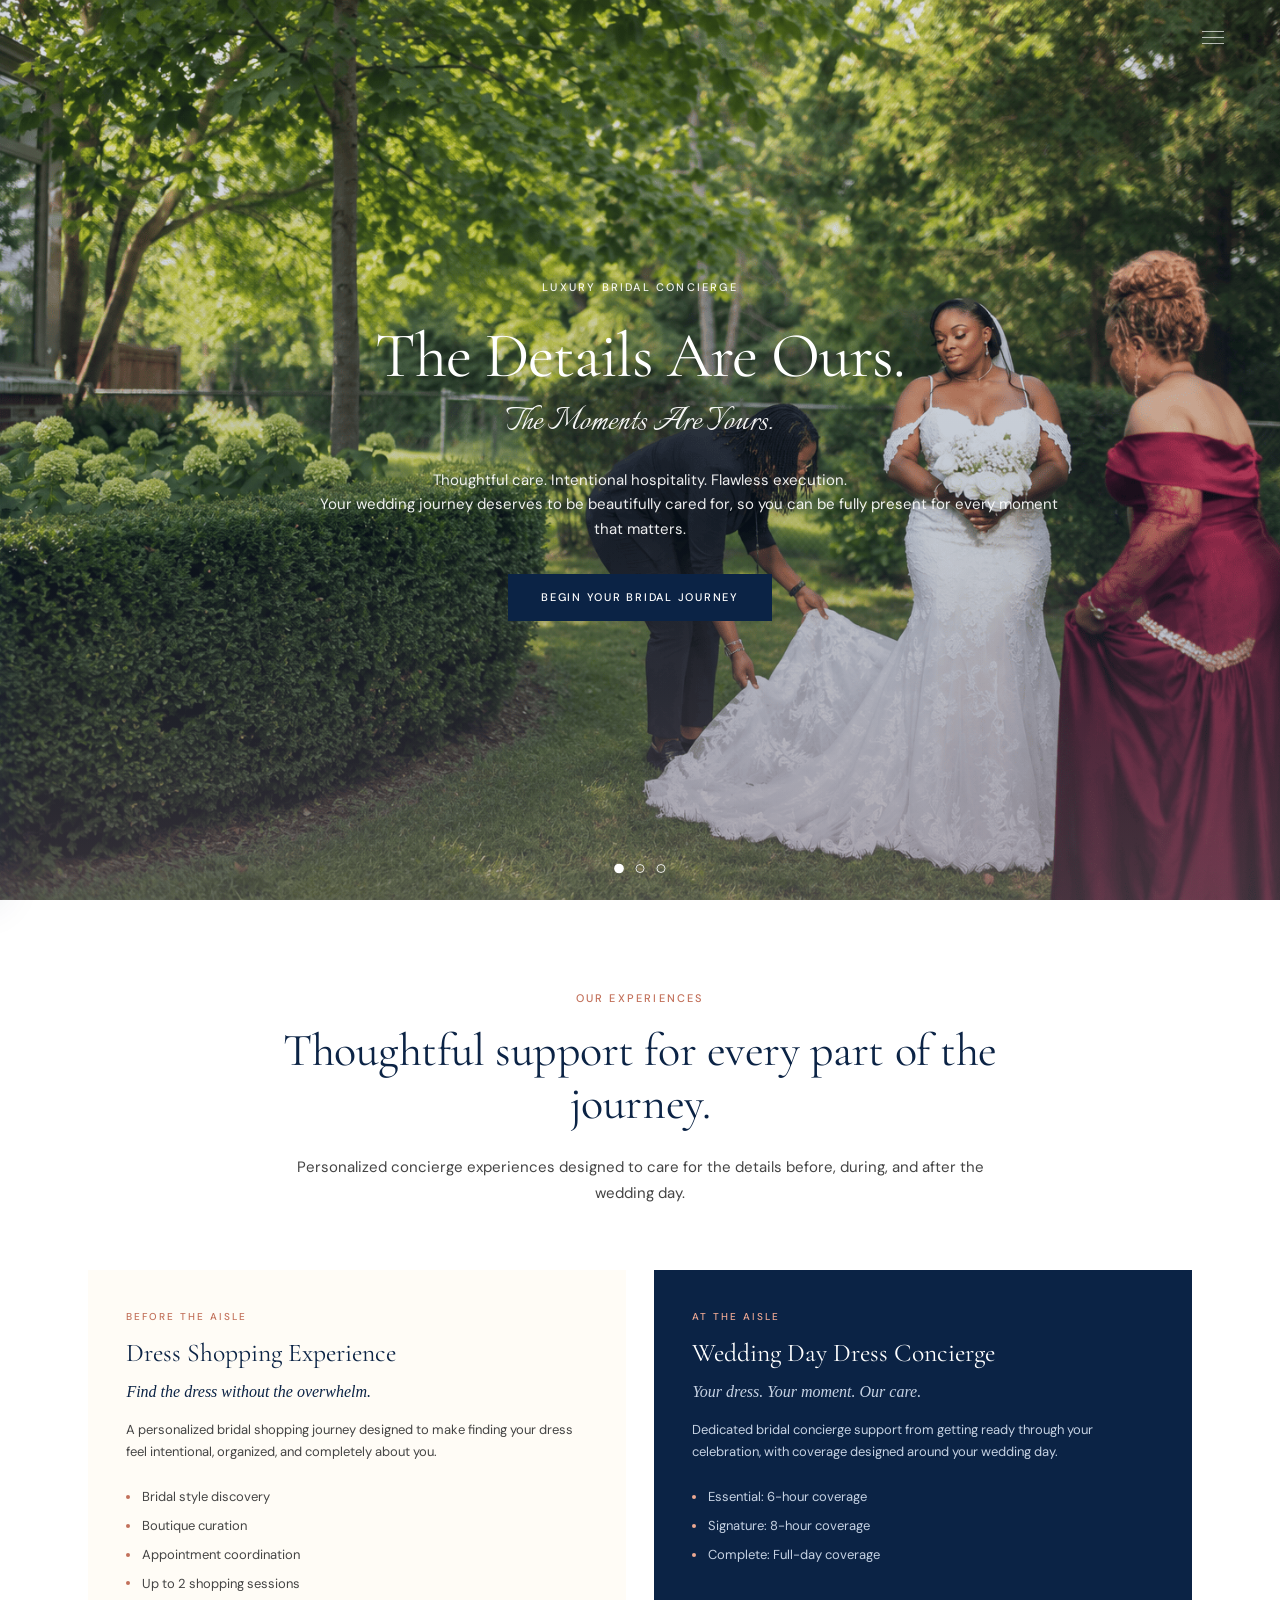
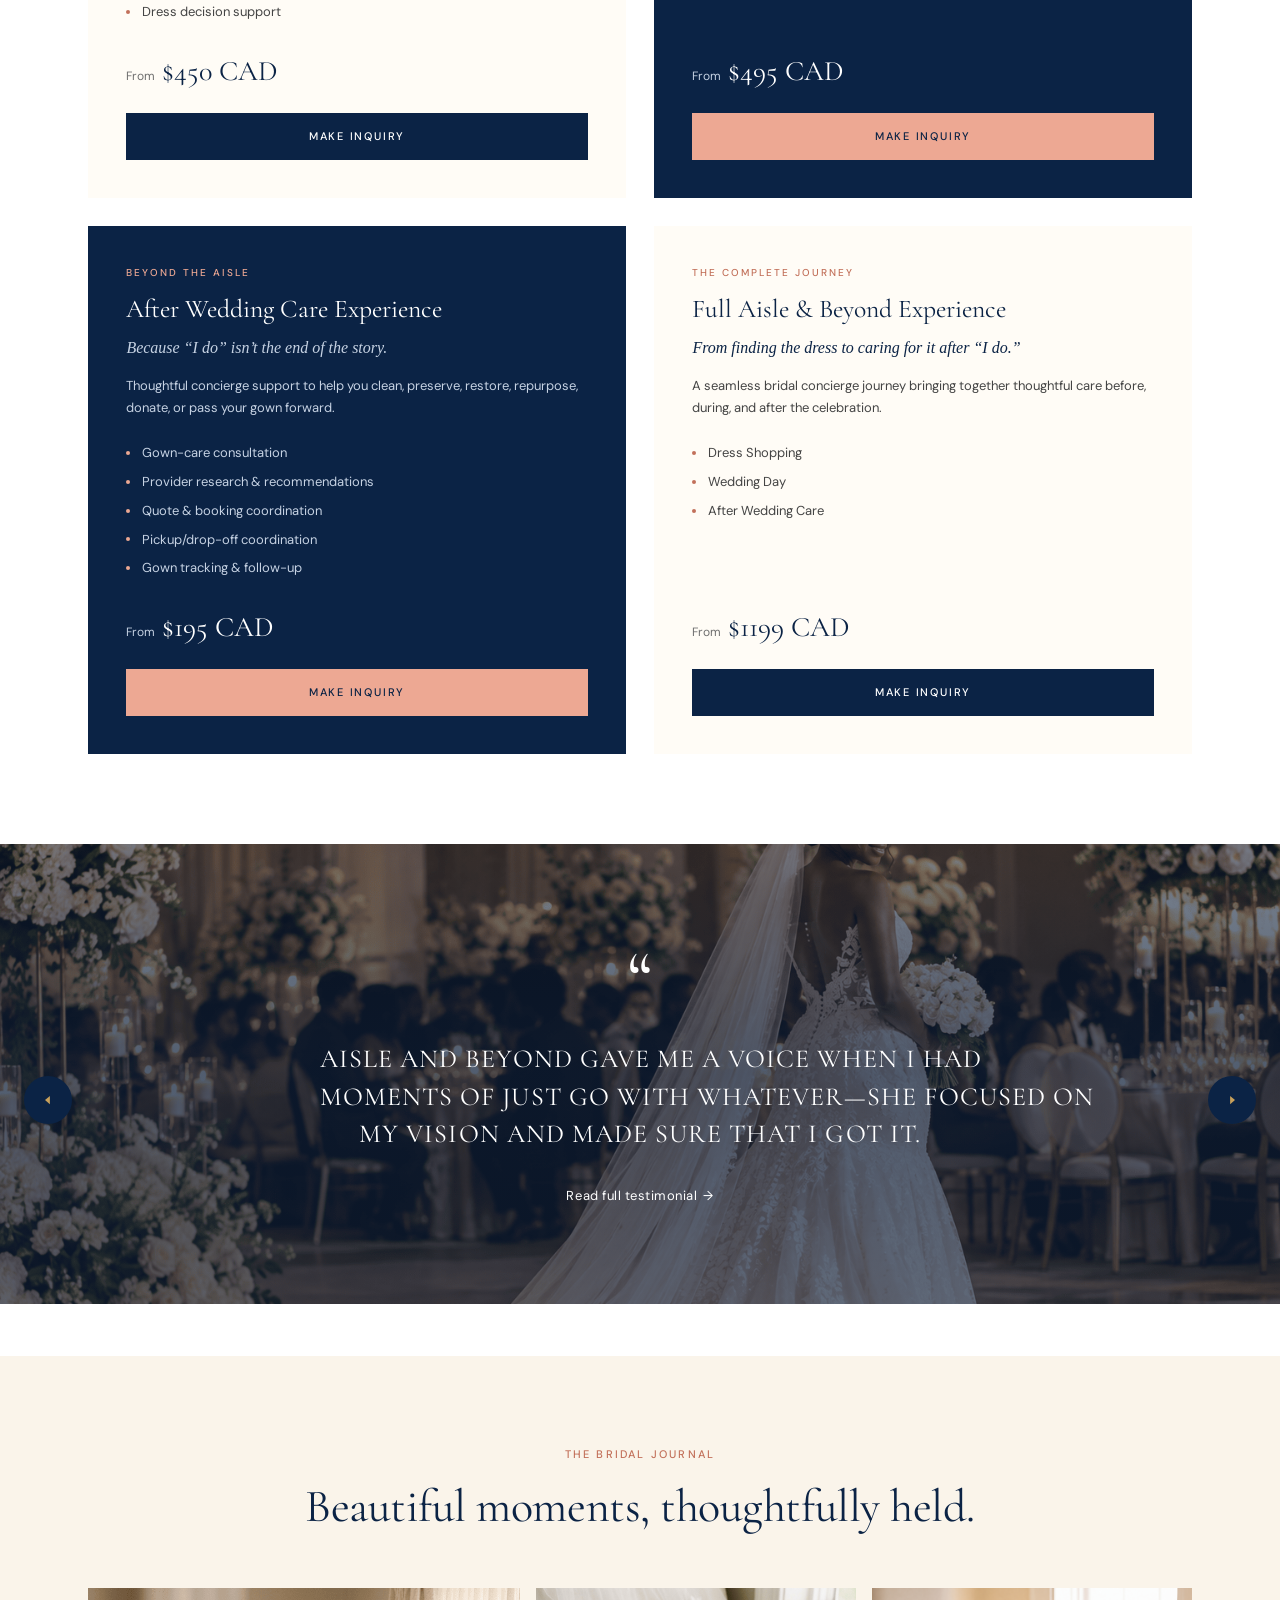
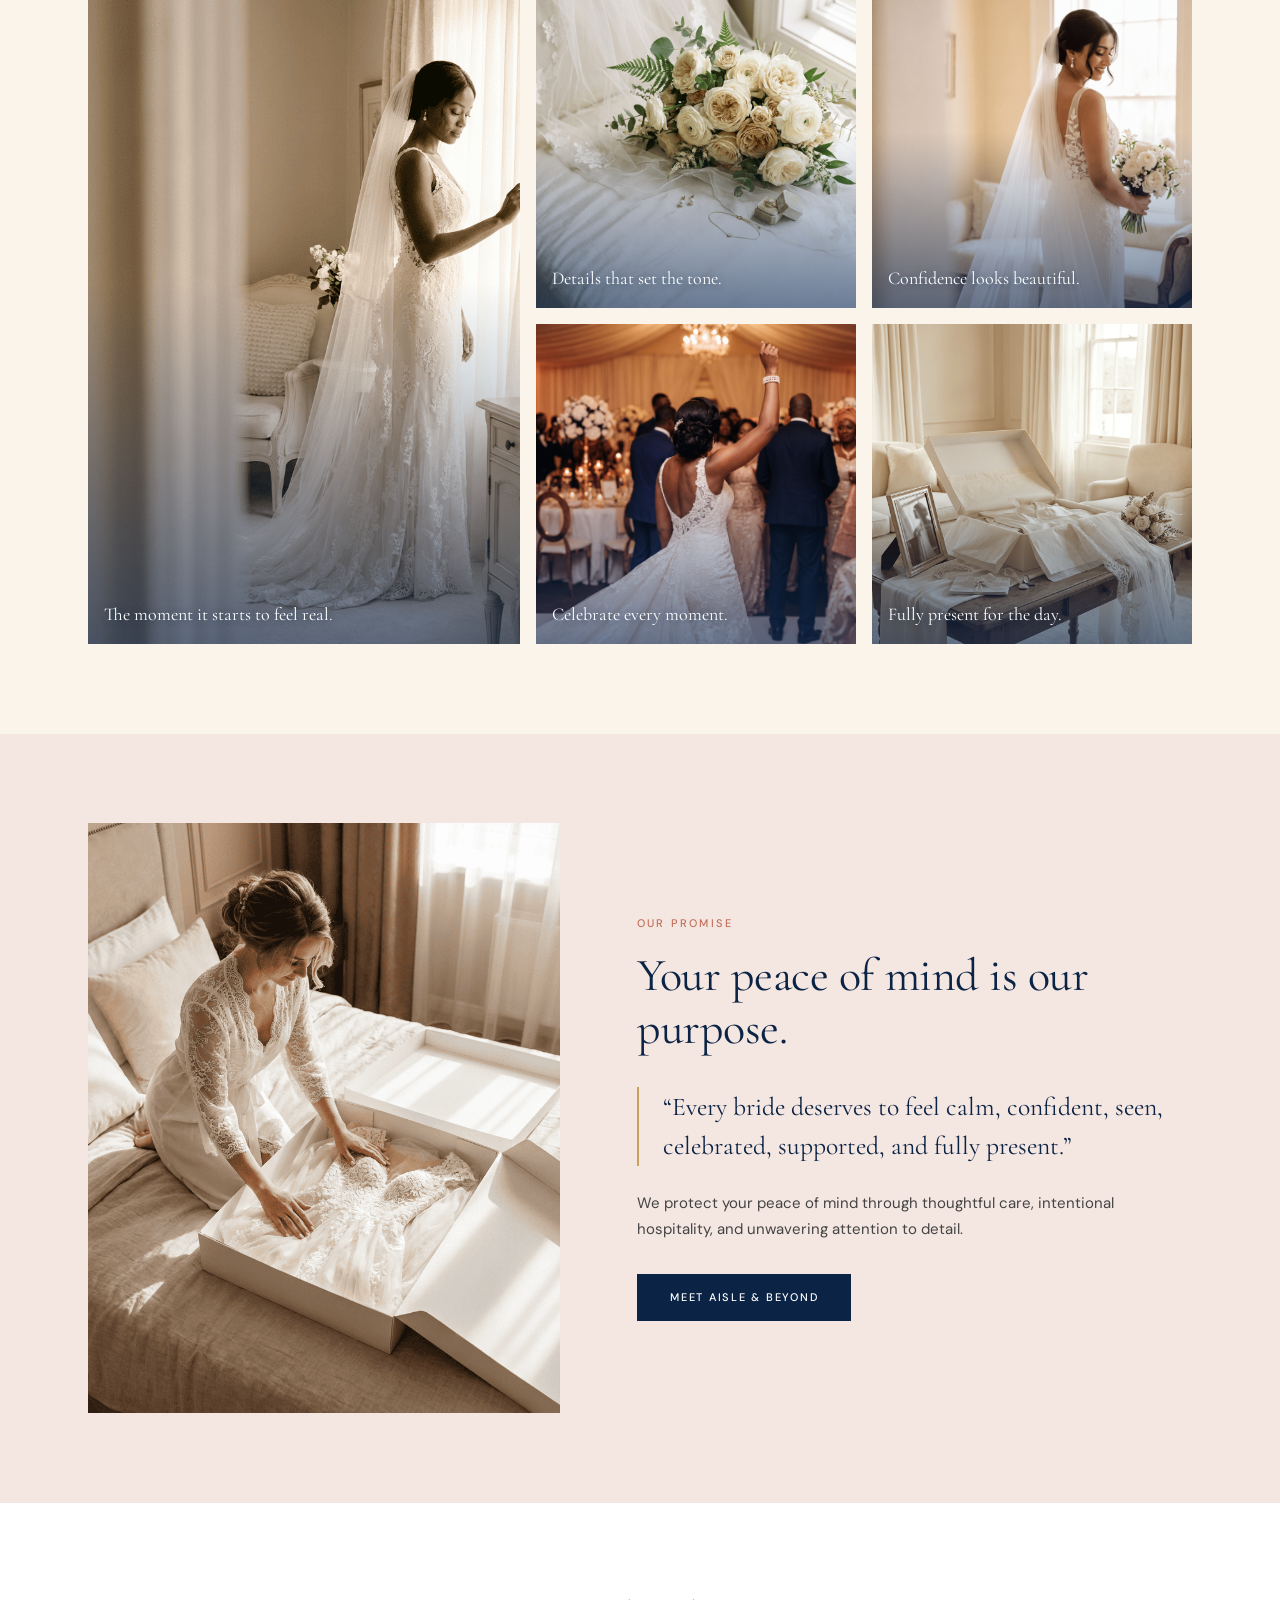
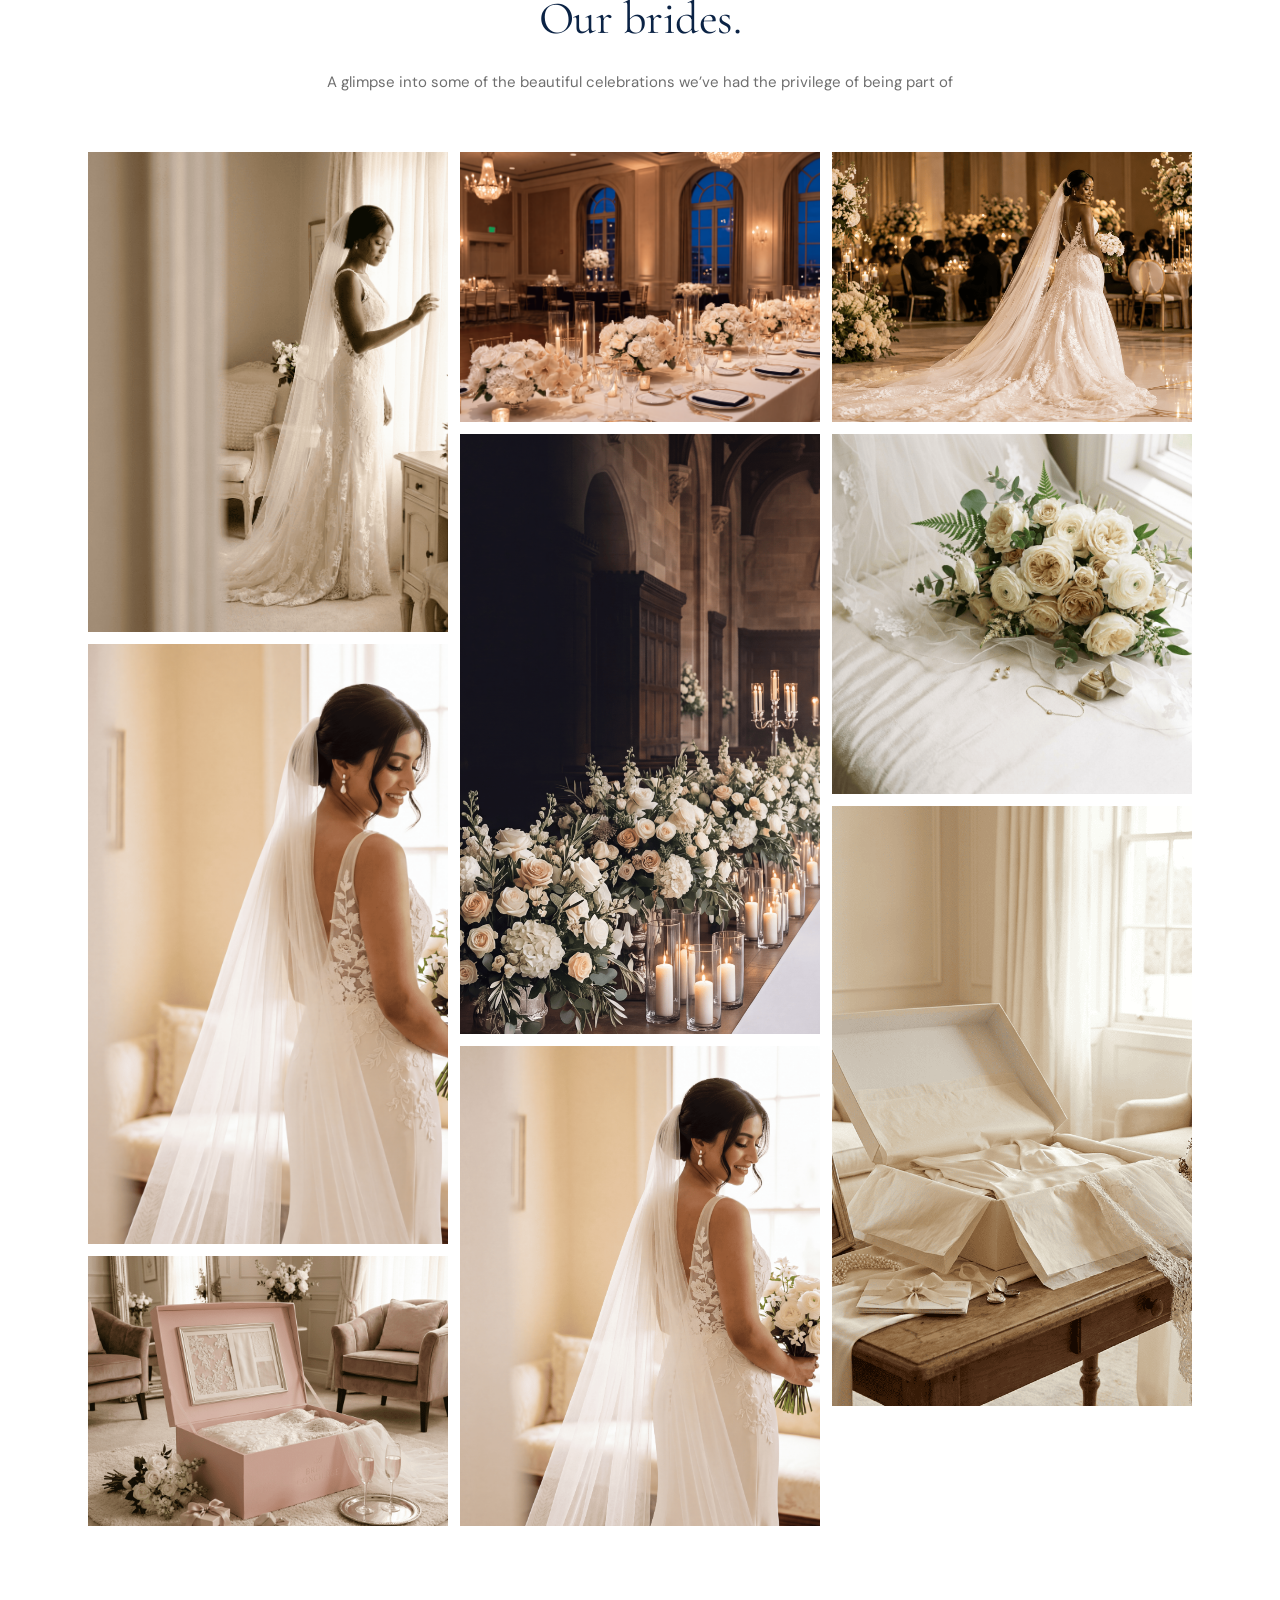
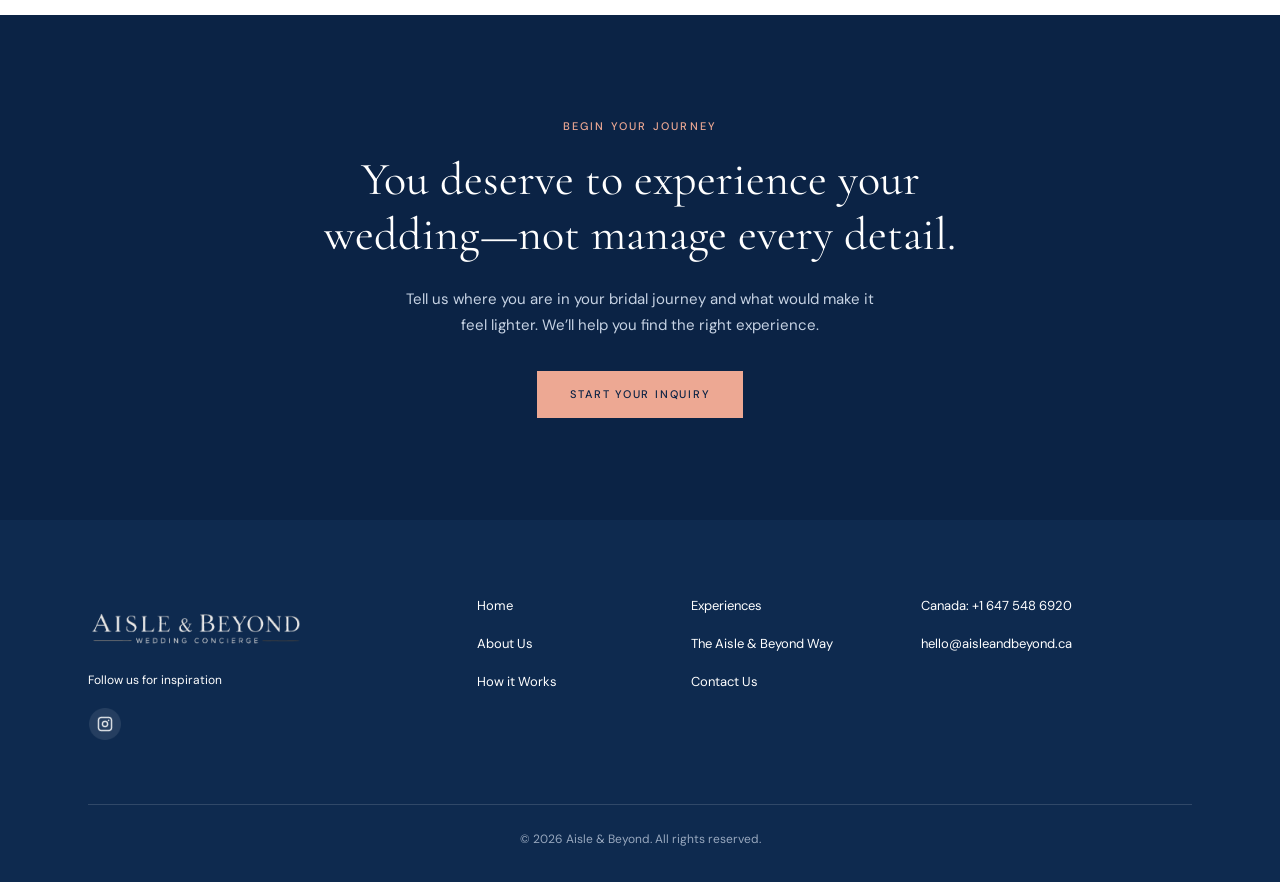
==== commit 1e356f26: "wip: v2 testimonial design update" ====
--- a/index.html
+++ b/index.html
@@ -468,42 +468,216 @@
             </div>
           </section>
 
-          <!-- ================= Testimonial ================= -->
+          <!-- ================= Testimonial slider ================= -->
           <section
             class="testimonial"
             id="reviews"
-            aria-labelledby="testimonial-quote"
+            data-testimonial-slider
+            aria-roledescription="carousel"
+            aria-label="Bride testimonials"
           >
-            <div class="testimonial__media" aria-hidden="true">
-              <img
-                class="testimonial__image"
-                src="assets/img/image20.png"
-                alt=""
-                width="1920"
-                height="900"
-                loading="lazy"
-              />
-            </div>
-            <div class="testimonial__overlay" aria-hidden="true"></div>
-
-            <div class="testimonial__inner" data-reveal>
-              <p class="testimonial__mark" aria-hidden="true">&ldquo;</p>
-              <blockquote class="testimonial__quote">
-                <p class="testimonial__text" id="testimonial-quote">
-                  <span class="testimonial__line">Pearl and her team were</span>
-                  <span class="testimonial__line"
-                    >incredible, going above and</span
-                  >
-                  <span class="testimonial__line"
-                    >beyond to make my day truly</span
-                  >
-                  <span class="testimonial__line"
-                    >special! We couldn&rsquo;t recommend</span
-                  >
-                  <span class="testimonial__line">anyone more highly!</span>
-                </p>
-              </blockquote>
-            </div>
+            <div class="testimonial-slider__viewport">
+              <article
+                class="testimonial-slide is-active"
+                data-testimonial-slide
+                aria-hidden="false"
+                data-modal-title="We could not recommend Aisle &amp; Beyond more highly."
+                data-modal-author="Bride Sharon"
+                data-modal-image="assets/img/image22.png"
+                data-modal-image-alt="Bride Sharon smiling beside a wedding gown in a bright bridal suite"
+              >
+                <img
+                  class="testimonial-slide__image"
+                  src="assets/img/image20.png"
+                  alt=""
+                  width="1920"
+                  height="900"
+                  loading="lazy"
+                />
+                <div class="testimonial-slide__overlay" aria-hidden="true"></div>
+                <div class="testimonial-slide__inner">
+                  <p class="testimonial__mark" aria-hidden="true">&ldquo;</p>
+                  <blockquote class="testimonial__quote">
+                    <p class="testimonial__text">
+                      <span class="testimonial__line"
+                        >Aisle and Beyond gave me a voice when I had</span
+                      >
+                      <span class="testimonial__line"
+                        >moments of just go with whatever&mdash;she focused on</span
+                      >
+                      <span class="testimonial__line"
+                        >my vision and made sure that I got it.</span
+                      >
+                    </p>
+                  </blockquote>
+                  <button
+                    type="button"
+                    class="testimonial-slide__more"
+                    data-testimonial-open
+                  >
+                    Read full testimonial
+                    <span aria-hidden="true">&rarr;</span>
+                  </button>
+                </div>
+                <div class="testimonial-slide__full" hidden>
+                  <p>
+                    Every lady&rsquo;s wedding is a special season in her life&mdash;one
+                    filled with hopes and expectations. It&rsquo;s a season where loved
+                    ones gather to support in any way they can, but they are
+                    sometimes held with other priorities. It&rsquo;s also one of the
+                    busiest and most overwhelming seasons.
+                  </p>
+                  <p>
+                    What made my experience better was working with Aisle &amp;
+                    Beyond. She attended every dress fitting appointment with me,
+                    whether it was last minute or with ample notice. Aisle &amp;
+                    Beyond gave me a voice when I had moments of just go with
+                    whatever; she focused on my vision and made sure that I got
+                    it. I got an all-in-one package&mdash;concierge services and a
+                    bridal assistant.
+                  </p>
+                  <p>
+                    I can&rsquo;t speak of my special day without mentioning Aisle
+                    &amp; Beyond. Thank you so much for the care, comfort, and
+                    making my wedding one of the best seasons of my life. I have
+                    recommended Aisle &amp; Beyond to my single friends.
+                  </p>
+                </div>
+              </article>
+
+              <article
+                class="testimonial-slide"
+                data-testimonial-slide
+                aria-hidden="true"
+                data-modal-title="They went above and beyond to make my day truly special."
+                data-modal-author="Aisle &amp; Beyond Bride"
+                data-modal-image="assets/img/image18.png"
+                data-modal-image-alt="Bride in a lace gown with her bouquet in soft window light"
+              >
+                <img
+                  class="testimonial-slide__image"
+                  src="assets/img/hero1.png"
+                  alt=""
+                  width="1920"
+                  height="1080"
+                  loading="lazy"
+                />
+                <div class="testimonial-slide__overlay" aria-hidden="true"></div>
+                <div class="testimonial-slide__inner">
+                  <p class="testimonial__mark" aria-hidden="true">&ldquo;</p>
+                  <blockquote class="testimonial__quote">
+                    <p class="testimonial__text">
+                      <span class="testimonial__line"
+                        >Pearl and her team were incredible, going above</span
+                      >
+                      <span class="testimonial__line"
+                        >and beyond to make my day truly special!</span
+                      >
+                      <span class="testimonial__line"
+                        >We couldn&rsquo;t recommend anyone more highly.</span
+                      >
+                    </p>
+                  </blockquote>
+                  <button
+                    type="button"
+                    class="testimonial-slide__more"
+                    data-testimonial-open
+                  >
+                    Read full testimonial
+                    <span aria-hidden="true">&rarr;</span>
+                  </button>
+                </div>
+                <div class="testimonial-slide__full" hidden>
+                  <p>
+                    From the first conversation, I felt calm and supported. Pearl
+                    anticipated what I would need before I even had to ask&mdash;from
+                    boutique visits to the smallest details on the wedding day.
+                  </p>
+                  <p>
+                    Pearl and her team were incredible, going above and beyond to
+                    make my day truly special. I felt seen, celebrated, and fully
+                    present in every moment that mattered. We couldn&rsquo;t recommend
+                    anyone more highly.
+                  </p>
+                </div>
+              </article>
+
+              <article
+                class="testimonial-slide"
+                data-testimonial-slide
+                aria-hidden="true"
+                data-modal-title="Thoughtful care from the first fitting to the last dance."
+                data-modal-author="Dress Shopping Bride"
+                data-modal-image="assets/img/image12.png"
+                data-modal-image-alt="Bride in a veil and lace gown holding her bouquet"
+              >
+                <img
+                  class="testimonial-slide__image"
+                  src="assets/img/image17.png"
+                  alt=""
+                  width="1920"
+                  height="900"
+                  loading="lazy"
+                />
+                <div class="testimonial-slide__overlay" aria-hidden="true"></div>
+                <div class="testimonial-slide__inner">
+                  <p class="testimonial__mark" aria-hidden="true">&ldquo;</p>
+                  <blockquote class="testimonial__quote">
+                    <p class="testimonial__text">
+                      <span class="testimonial__line"
+                        >Having a bridal concierge changed everything&mdash;I felt</span
+                      >
+                      <span class="testimonial__line"
+                        >calm, confident, and cared for at every step.</span
+                      >
+                    </p>
+                  </blockquote>
+                  <button
+                    type="button"
+                    class="testimonial-slide__more"
+                    data-testimonial-open
+                  >
+                    Read full testimonial
+                    <span aria-hidden="true">&rarr;</span>
+                  </button>
+                </div>
+                <div class="testimonial-slide__full" hidden>
+                  <p>
+                    Dress shopping felt overwhelming until I had someone in my
+                    corner who understood my style and my timeline. Every
+                    appointment was organized, every detail was handled, and I
+                    always felt like the priority.
+                  </p>
+                  <p>
+                    Having a bridal concierge changed everything&mdash;I felt calm,
+                    confident, and cared for at every step. The experience was
+                    thoughtful from the first fitting through the celebration, and
+                    I would choose Aisle &amp; Beyond again without hesitation.
+                  </p>
+                </div>
+              </article>
+            </div>
+
+            <button
+              type="button"
+              class="testimonial-slider__control testimonial-slider__control--prev"
+              data-testimonial-prev
+              aria-label="Previous testimonial"
+            >
+              <svg viewBox="0 0 24 24" width="18" height="18" aria-hidden="true">
+                <path fill="currentColor" d="M14.5 6.5 8 12l6.5 5.5V6.5Z" />
+              </svg>
+            </button>
+            <button
+              type="button"
+              class="testimonial-slider__control testimonial-slider__control--next"
+              data-testimonial-next
+              aria-label="Next testimonial"
+            >
+              <svg viewBox="0 0 24 24" width="18" height="18" aria-hidden="true">
+                <path fill="currentColor" d="M9.5 6.5 16 12l-6.5 5.5V6.5Z" />
+              </svg>
+            </button>
           </section>
 
           <!-- ================= Gallery ================= -->
@@ -903,6 +1077,52 @@
             </div>
           </div>
         </footer>
+      </div>
+    </div>
+
+    <div
+      class="testimonial-modal"
+      id="testimonial-modal"
+      hidden
+      role="dialog"
+      aria-modal="true"
+      aria-labelledby="testimonial-modal-title"
+    >
+      <button
+        type="button"
+        class="testimonial-modal__backdrop"
+        data-testimonial-close
+        aria-label="Close testimonial"
+      ></button>
+      <div class="testimonial-modal__panel">
+        <button
+          type="button"
+          class="testimonial-modal__close"
+          data-testimonial-close
+          aria-label="Close testimonial"
+        >
+          <span aria-hidden="true">&times;</span>
+        </button>
+        <p class="eyebrow testimonial-modal__eyebrow">Full testimonial</p>
+        <div class="testimonial-modal__layout">
+          <div class="testimonial-modal__content">
+            <h2 class="testimonial-modal__title" id="testimonial-modal-title"></h2>
+            <div
+              class="testimonial-modal__body"
+              id="testimonial-modal-body"
+            ></div>
+            <p class="testimonial-modal__author" id="testimonial-modal-author"></p>
+          </div>
+          <figure class="testimonial-modal__media">
+            <img
+              class="testimonial-modal__image"
+              id="testimonial-modal-image"
+              src=""
+              alt=""
+              loading="lazy"
+            />
+          </figure>
+        </div>
       </div>
     </div>
 
--- a/assets/css/style.css
+++ b/assets/css/style.css
@@ -1341,43 +1341,62 @@
 
 .testimonial {
   position: relative;
-  display: flex;
-  align-items: center;
-  justify-content: center;
   min-height: clamp(22rem, 42vw, 32rem);
   overflow: hidden;
   text-align: center;
   isolation: isolate;
 }
 
-.testimonial__media {
+.testimonial-slider__viewport {
+  position: relative;
+  min-height: inherit;
+}
+
+.testimonial-slide {
+  position: absolute;
+  inset: 0;
+  display: flex;
+  align-items: center;
+  justify-content: center;
+  opacity: 0;
+  visibility: hidden;
+  transition:
+    opacity 0.85s cubic-bezier(0.22, 0.61, 0.36, 1),
+    visibility 0.85s;
+}
+
+.testimonial-slide.is-active {
+  position: relative;
+  opacity: 1;
+  visibility: visible;
+  z-index: 1;
+}
+
+.testimonial-slide__image {
   position: absolute;
   inset: 0;
   z-index: -2;
-}
-
-.testimonial__image {
   width: 100%;
   height: 100%;
   object-fit: cover;
   object-position: center 35%;
 }
 
-.testimonial__overlay {
+.testimonial-slide__overlay {
   position: absolute;
   inset: 0;
   z-index: -1;
   background: linear-gradient(
     180deg,
     rgba(15, 32, 59, 0.55) 0%,
-    rgba(15, 32, 59, 0.68) 50%,
-    rgba(15, 32, 59, 0.62) 100%
+    rgba(15, 32, 59, 0.72) 50%,
+    rgba(15, 32, 59, 0.66) 100%
   );
 }
 
-.testimonial__inner {
+.testimonial-slide__inner {
   width: min(100%, 52rem);
-  padding: clamp(3.5rem, 8vw, 6rem) var(--container-pad);
+  padding: clamp(3.5rem, 8vw, 6rem) clamp(4.5rem, 10vw, 6rem);
 }
 
 .testimonial__mark {
@@ -1386,7 +1405,7 @@
   font-size: clamp(3rem, 7vw, 4.75rem);
   font-weight: 400;
   line-height: 1;
-  color: var(--color-gold-blush);
+  color: var(--color-white);
 }
 
 .testimonial__quote {
@@ -1411,6 +1430,227 @@
 @media (min-width: 768px) {
   .testimonial__line {
     white-space: nowrap;
+  }
+}
+
+.testimonial-slide__more {
+  display: inline-flex;
+  align-items: center;
+  gap: 0.35rem;
+  margin-top: clamp(1.25rem, 3vw, 2rem);
+  padding: 0;
+  border: 0;
+  background: transparent;
+  font-family: var(--font-body);
+  font-size: var(--fs-sm);
+  font-weight: 400;
+  letter-spacing: 0.04em;
+  color: var(--color-white);
+  cursor: pointer;
+  transition: opacity var(--transition-fast);
+}
+
+.testimonial-slide__more:hover {
+  opacity: 0.85;
+}
+
+.testimonial-slide__more:focus-visible {
+  outline: 2px solid var(--color-gold-blush);
+  outline-offset: 4px;
+}
+
+.testimonial-slider__control {
+  position: absolute;
+  top: 50%;
+  z-index: 2;
+  display: grid;
+  place-items: center;
+  width: 3rem;
+  height: 3rem;
+  padding: 0;
+  border: 0;
+  border-radius: 50%;
+  background-color: var(--color-navy);
+  color: var(--color-gold-blush);
+  cursor: pointer;
+  transform: translateY(-50%);
+  transition:
+    opacity var(--transition-base),
+    transform var(--transition-base),
+    background-color var(--transition-base);
+}
+
+.testimonial-slider__control--prev {
+  left: clamp(0.75rem, 2vw, 1.5rem);
+}
+
+.testimonial-slider__control--next {
+  right: clamp(0.75rem, 2vw, 1.5rem);
+}
+
+.testimonial-slider__control:hover {
+  background-color: var(--color-navy-deep);
+  transform: translateY(-50%) scale(1.04);
+}
+
+.testimonial-slider__control:focus-visible {
+  outline: 2px solid var(--color-gold-blush);
+  outline-offset: 3px;
+}
+
+/* ---- Testimonial modal ---- */
+
+.testimonial-modal {
+  position: fixed;
+  inset: 0;
+  z-index: 350;
+  display: flex;
+  align-items: center;
+  justify-content: center;
+  padding: var(--space-lg);
+}
+
+.testimonial-modal[hidden] {
+  display: none;
+}
+
+.testimonial-modal__backdrop {
+  position: absolute;
+  inset: 0;
+  border: 0;
+  background-color: rgba(30, 30, 30, 0.72);
+  cursor: pointer;
+}
+
+.testimonial-modal__panel {
+  position: relative;
+  z-index: 1;
+  width: min(100%, 68rem);
+  max-height: min(92dvh, 44rem);
+  padding: clamp(1.75rem, 3vw, 2.75rem);
+  overflow: auto;
+  background-color: var(--color-white);
+  box-shadow: 0 24px 64px rgba(11, 35, 69, 0.22);
+}
+
+.testimonial-modal__close {
+  position: absolute;
+  top: clamp(1rem, 2vw, 1.5rem);
+  right: clamp(1rem, 2vw, 1.5rem);
+  display: grid;
+  place-items: center;
+  width: 2.5rem;
+  height: 2.5rem;
+  padding: 0;
+  border: 1px solid var(--color-ink);
+  border-radius: 50%;
+  background: transparent;
+  color: var(--color-ink);
+  font-size: 1.35rem;
+  line-height: 1;
+  cursor: pointer;
+  transition:
+    background-color var(--transition-fast),
+    border-color var(--transition-fast);
+}
+
+.testimonial-modal__close:hover {
+  background-color: var(--color-cream-light);
+}
+
+.testimonial-modal__eyebrow {
+  margin-bottom: var(--space-md);
+}
+
+.testimonial-modal__layout {
+  display: grid;
+  grid-template-columns: 1.05fr 0.85fr;
+  gap: clamp(1.5rem, 4vw, 2.75rem);
+  align-items: start;
+}
+
+.testimonial-modal__title {
+  font-size: clamp(1.5rem, 2.6vw, 2.125rem);
+  font-weight: 400;
+  line-height: 1.25;
+  color: var(--color-navy);
+}
+
+.testimonial-modal__body {
+  position: relative;
+  margin-top: var(--space-lg);
+  padding-block: var(--space-md);
+  font-size: var(--fs-sm);
+  line-height: 1.75;
+  color: var(--color-body);
+}
+
+.testimonial-modal__body::before,
+.testimonial-modal__body::after {
+  position: absolute;
+  font-family: var(--font-heading);
+  font-size: clamp(3rem, 8vw, 5rem);
+  line-height: 1;
+  color: rgba(197, 161, 125, 0.35);
+  pointer-events: none;
+}
+
+.testimonial-modal__body::before {
+  content: "\201C";
+  top: -0.35rem;
+  left: -0.15rem;
+}
+
+.testimonial-modal__body::after {
+  content: "\201D";
+  right: 0.5rem;
+  bottom: -1.5rem;
+}
+
+.testimonial-modal__body p + p {
+  margin-top: var(--space-md);
+}
+
+.testimonial-modal__author {
+  margin-top: var(--space-xl);
+  font-size: var(--fs-eyebrow);
+  font-weight: 600;
+  letter-spacing: var(--ls-eyebrow);
+  text-transform: uppercase;
+  color: var(--color-navy);
+}
+
+.testimonial-modal__media {
+  margin: 0;
+  overflow: hidden;
+}
+
+.testimonial-modal__image {
+  display: block;
+  width: 100%;
+  aspect-ratio: 4 / 5;
+  object-fit: cover;
+}
+
+body.testimonial-modal-open {
+  overflow: hidden;
+}
+
+@media (max-width: 768px) {
+  .testimonial-slide__inner {
+    padding-inline: clamp(3.5rem, 12vw, 4.5rem);
+  }
+
+  .testimonial-modal__layout {
+    grid-template-columns: 1fr;
+  }
+
+  .testimonial-modal__media {
+    order: -1;
+  }
+
+  .testimonial-modal__image {
+    aspect-ratio: 16 / 10;
   }
 }
 
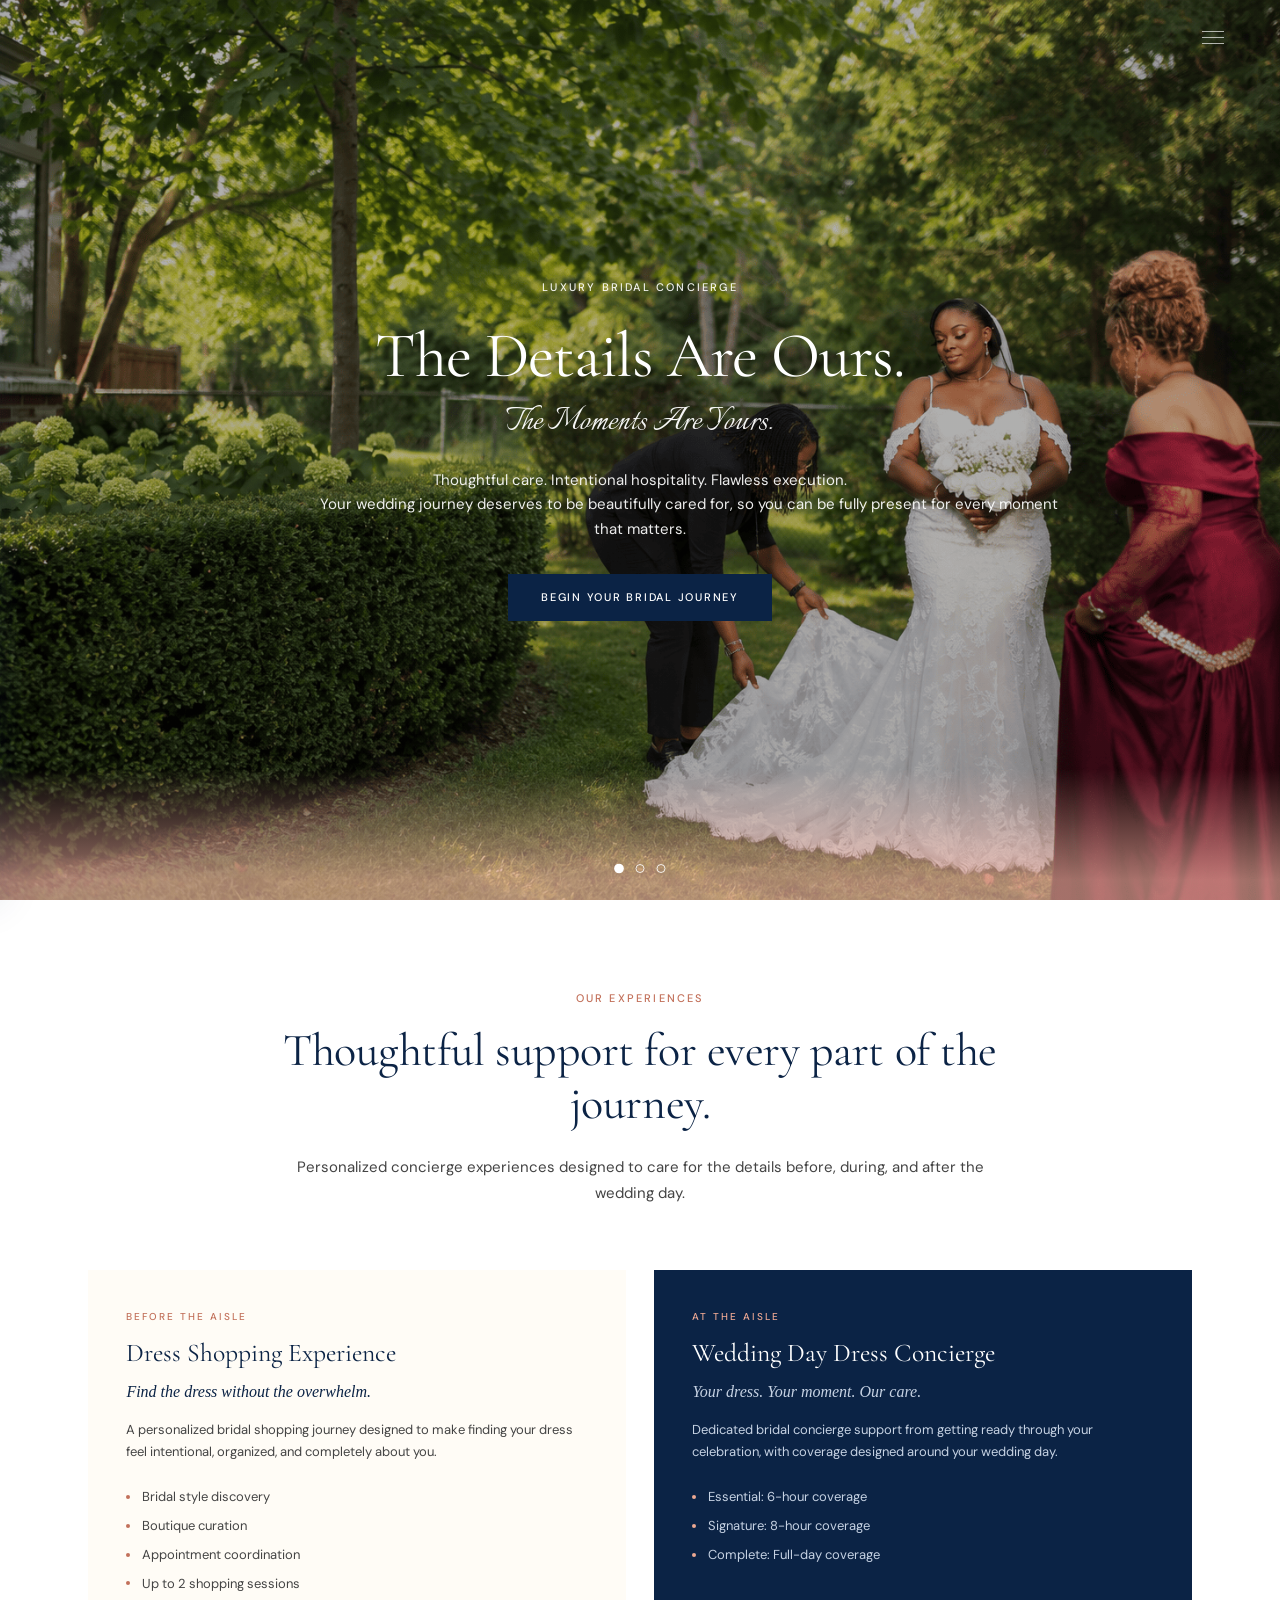
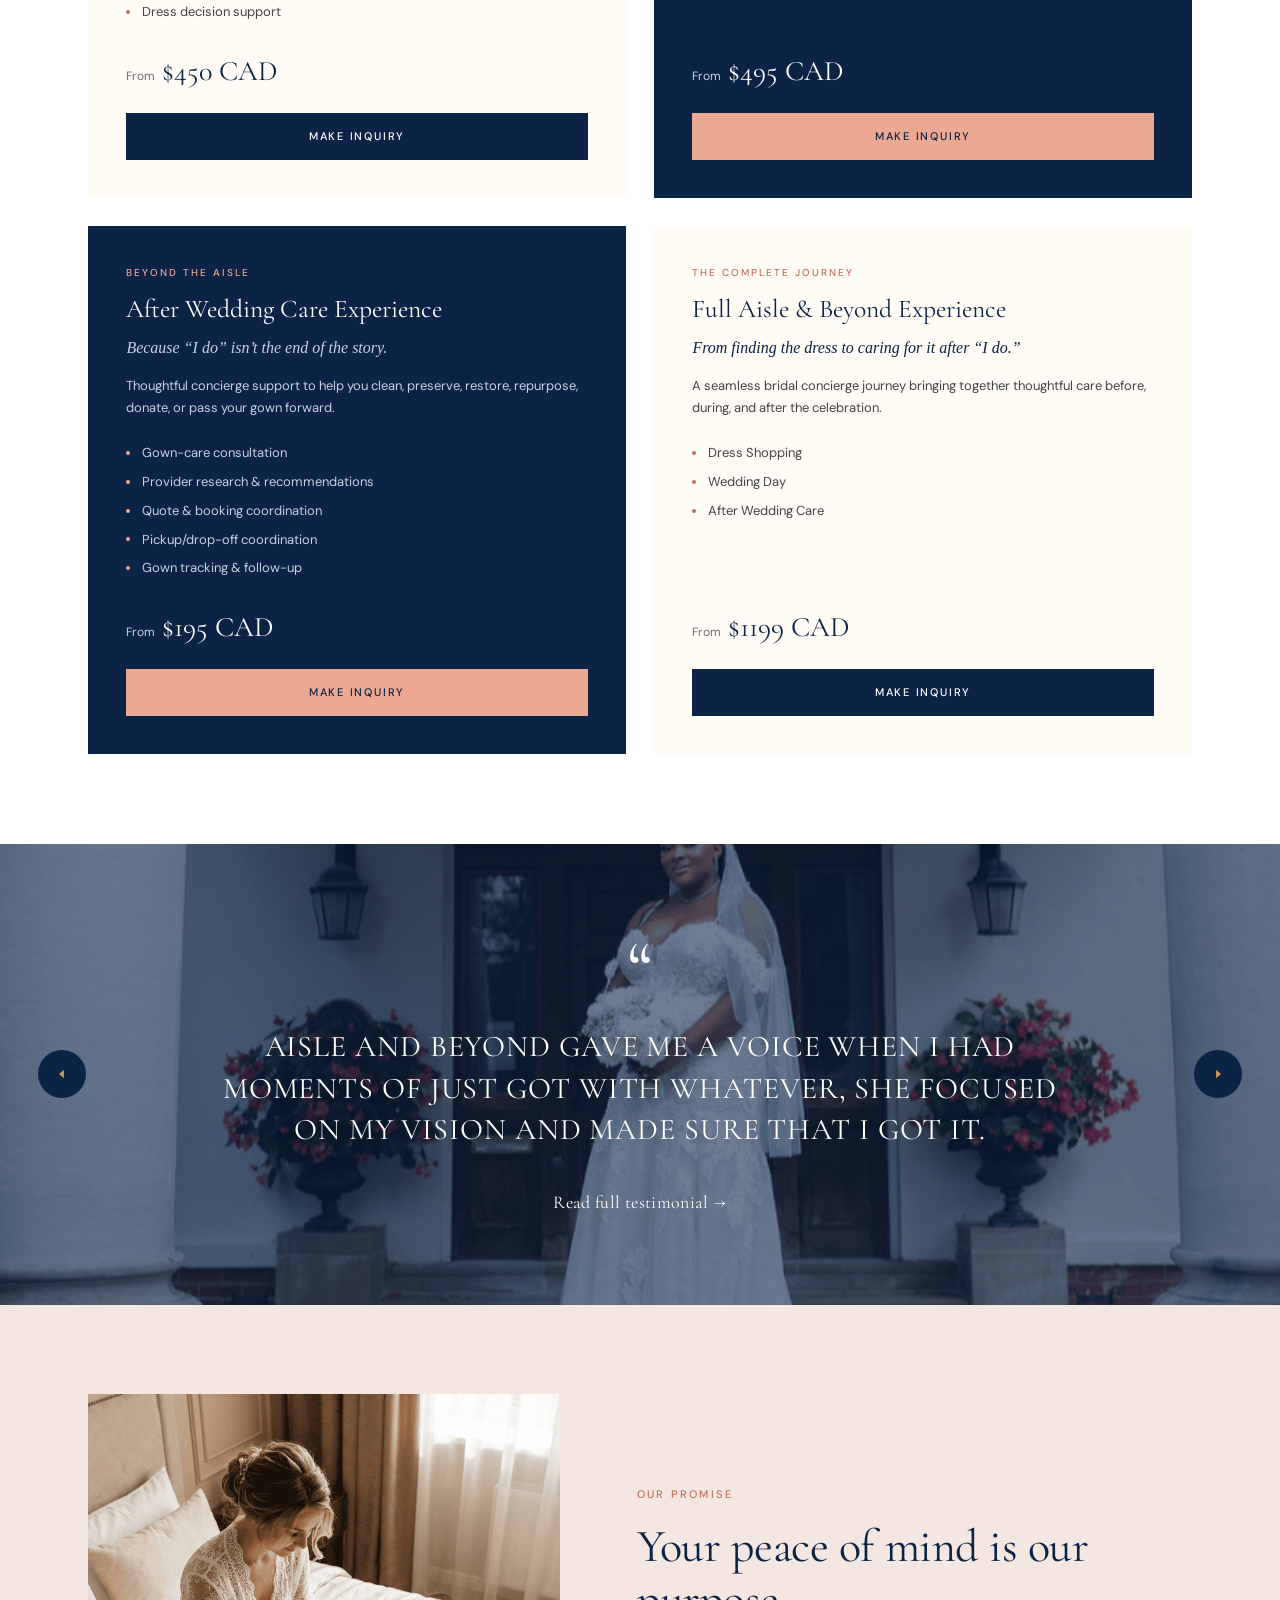
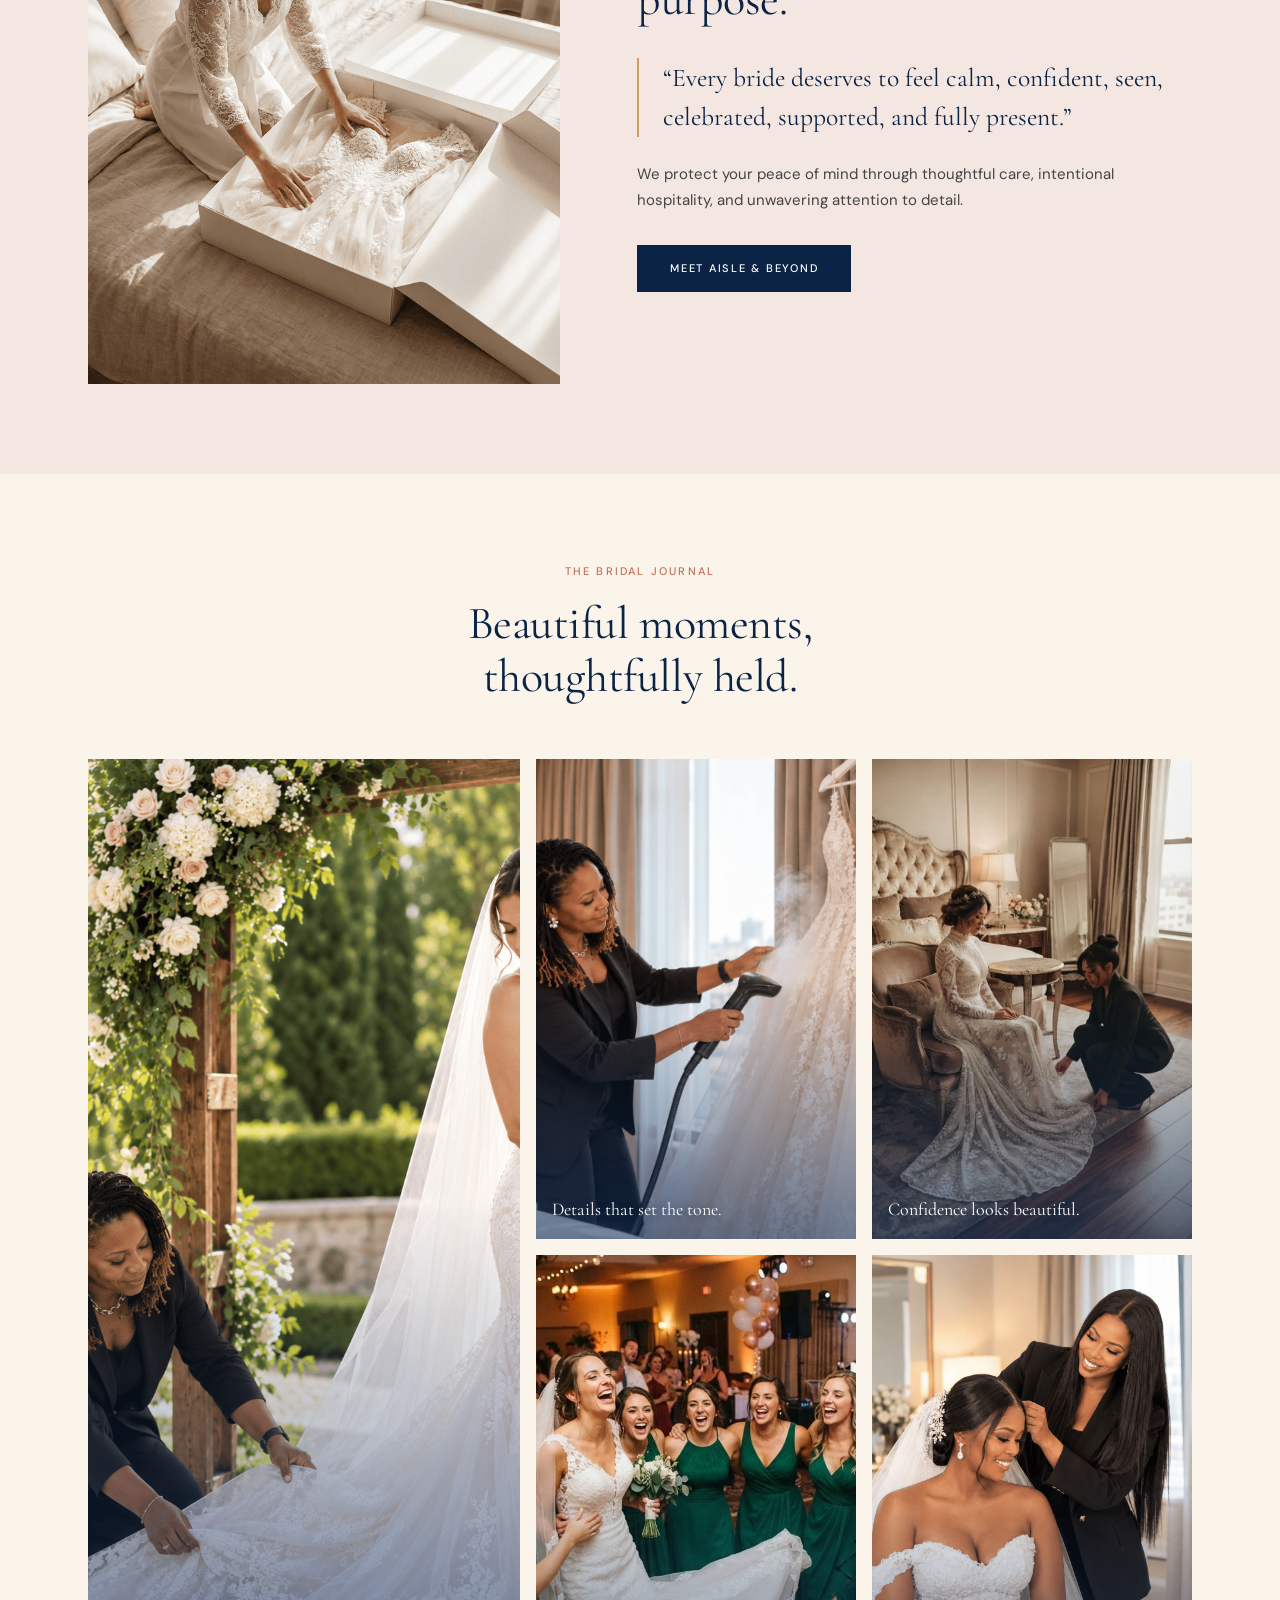
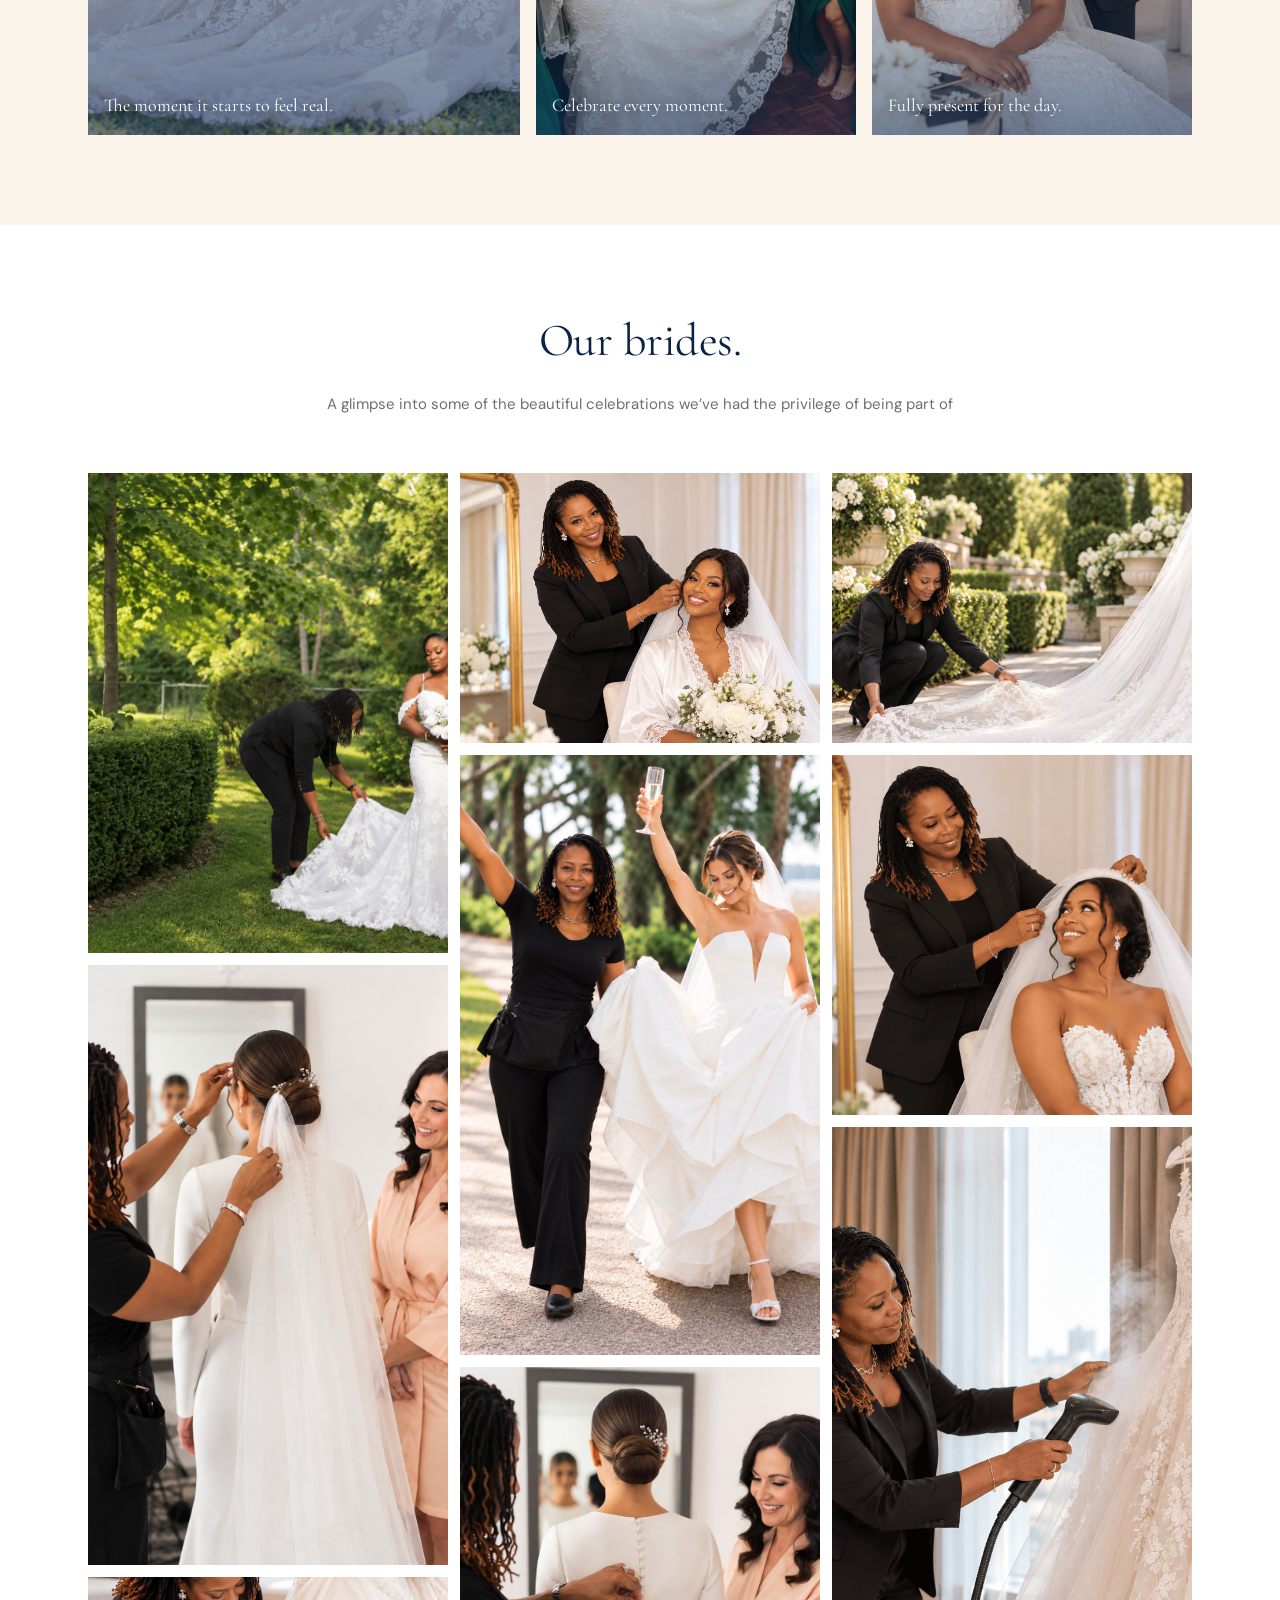
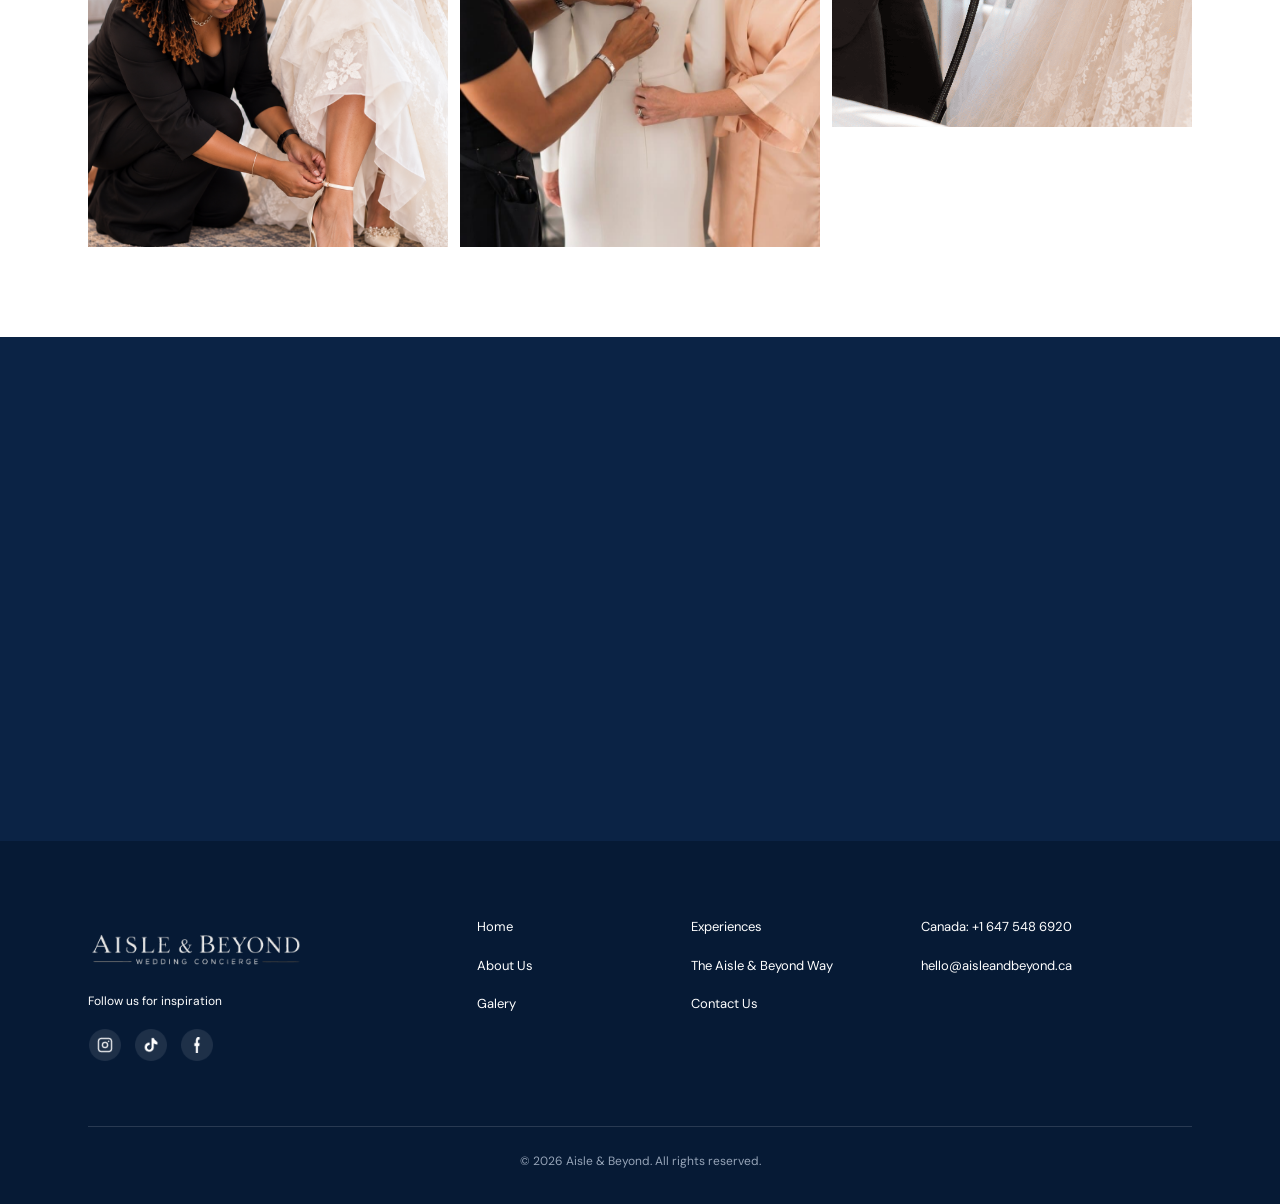
==== commit 34052126: "version 2 site updated" ====
--- a/index.html
+++ b/index.html
@@ -100,7 +100,7 @@
                   aria-label="Aisle and Beyond on Instagram"
                 >
                   <img
-                    src="assets/icon/instagram.png"
+                    src="assets/icon/instagram2.png"
                     alt=""
                     width="18"
                     height="18"
@@ -110,7 +110,9 @@
               <li>
                 <a
                   class="sidebar__social"
-                  href="#"
+                  href="https://www.facebook.com/share/1C6J6rGuU5/?mibextid=wwXIfr"
+                  target="_blank"
+                  rel="noopener noreferrer"
                   aria-label="Aisle and Beyond on Facebook"
                 >
                   <svg
@@ -129,7 +131,9 @@
               <li>
                 <a
                   class="sidebar__social"
-                  href="#"
+                  href="https://www.tiktok.com/@aisleandbeyond2?_r=1&_t=ZS-9AOFC3dFCNw"
+                  target="_blank"
+                  rel="noopener noreferrer"
                   aria-label="Aisle and Beyond on TikTok"
                 >
                   <svg
@@ -483,31 +487,28 @@
                 aria-hidden="false"
                 data-modal-title="We could not recommend Aisle &amp; Beyond more highly."
                 data-modal-author="Bride Sharon"
-                data-modal-image="assets/img/image22.png"
+                data-modal-image="assets/img/image26.png"
                 data-modal-image-alt="Bride Sharon smiling beside a wedding gown in a bright bridal suite"
               >
                 <img
                   class="testimonial-slide__image"
-                  src="assets/img/image20.png"
+                  src="assets/img/image241.png"
                   alt=""
                   width="1920"
                   height="900"
                   loading="lazy"
                 />
-                <div class="testimonial-slide__overlay" aria-hidden="true"></div>
+                <div
+                  class="testimonial-slide__overlay"
+                  aria-hidden="true"
+                ></div>
                 <div class="testimonial-slide__inner">
                   <p class="testimonial__mark" aria-hidden="true">&ldquo;</p>
                   <blockquote class="testimonial__quote">
                     <p class="testimonial__text">
-                      <span class="testimonial__line"
-                        >Aisle and Beyond gave me a voice when I had</span
-                      >
-                      <span class="testimonial__line"
-                        >moments of just go with whatever&mdash;she focused on</span
-                      >
-                      <span class="testimonial__line"
-                        >my vision and made sure that I got it.</span
-                      >
+                      Aisle and Beyond gave me a voice when I had moments of
+                      just got with whatever, she focused on my vision and made
+                      sure that I got it.
                     </p>
                   </blockquote>
                   <button
@@ -521,26 +522,27 @@
                 </div>
                 <div class="testimonial-slide__full" hidden>
                   <p>
-                    Every lady&rsquo;s wedding is a special season in her life&mdash;one
-                    filled with hopes and expectations. It&rsquo;s a season where loved
-                    ones gather to support in any way they can, but they are
-                    sometimes held with other priorities. It&rsquo;s also one of the
-                    busiest and most overwhelming seasons.
+                    Every lady&rsquo;s wedding is a special season in her
+                    life&mdash;one filled with hopes and expectations.
+                    It&rsquo;s a season where loved ones gather to support in
+                    any way they can, but they are sometimes held with other
+                    priorities. It&rsquo;s also one of the busiest and most
+                    overwhelming seasons.
                   </p>
                   <p>
                     What made my experience better was working with Aisle &amp;
-                    Beyond. She attended every dress fitting appointment with me,
-                    whether it was last minute or with ample notice. Aisle &amp;
-                    Beyond gave me a voice when I had moments of just go with
-                    whatever; she focused on my vision and made sure that I got
-                    it. I got an all-in-one package&mdash;concierge services and a
-                    bridal assistant.
+                    Beyond. She attended every dress fitting appointment with
+                    me, whether it was last minute or with ample notice. Aisle
+                    &amp; Beyond gave me a voice when I had moments of just go
+                    with whatever; she focused on my vision and made sure that I
+                    got it. I got an all-in-one package&mdash;concierge services
+                    and a bridal assistant.
                   </p>
                   <p>
-                    I can&rsquo;t speak of my special day without mentioning Aisle
-                    &amp; Beyond. Thank you so much for the care, comfort, and
-                    making my wedding one of the best seasons of my life. I have
-                    recommended Aisle &amp; Beyond to my single friends.
+                    I can&rsquo;t speak of my special day without mentioning
+                    Aisle &amp; Beyond. Thank you so much for the care, comfort,
+                    and making my wedding one of the best seasons of my life. I
+                    have recommended Aisle &amp; Beyond to my single friends.
                   </p>
                 </div>
               </article>
@@ -549,33 +551,30 @@
                 class="testimonial-slide"
                 data-testimonial-slide
                 aria-hidden="true"
-                data-modal-title="They went above and beyond to make my day truly special."
-                data-modal-author="Aisle &amp; Beyond Bride"
-                data-modal-image="assets/img/image18.png"
+                data-modal-title="We could not recommend Aisle &amp; Beyond more highly."
+                data-modal-author="Bride Sharon"
+                data-modal-image="assets/img/image26.png"
                 data-modal-image-alt="Bride in a lace gown with her bouquet in soft window light"
               >
                 <img
                   class="testimonial-slide__image"
-                  src="assets/img/hero1.png"
+                  src="assets/img/image251.png"
                   alt=""
                   width="1920"
                   height="1080"
                   loading="lazy"
                 />
-                <div class="testimonial-slide__overlay" aria-hidden="true"></div>
+                <div
+                  class="testimonial-slide__overlay"
+                  aria-hidden="true"
+                ></div>
                 <div class="testimonial-slide__inner">
                   <p class="testimonial__mark" aria-hidden="true">&ldquo;</p>
                   <blockquote class="testimonial__quote">
                     <p class="testimonial__text">
-                      <span class="testimonial__line"
-                        >Pearl and her team were incredible, going above</span
-                      >
-                      <span class="testimonial__line"
-                        >and beyond to make my day truly special!</span
-                      >
-                      <span class="testimonial__line"
-                        >We couldn&rsquo;t recommend anyone more highly.</span
-                      >
+                      Pearl and her team were incredible, going above and beyond
+                      to make my day truly special! We couldn&rsquo;t recommend
+                      anyone more highly.
                     </p>
                   </blockquote>
                   <button
@@ -589,15 +588,27 @@
                 </div>
                 <div class="testimonial-slide__full" hidden>
                   <p>
-                    From the first conversation, I felt calm and supported. Pearl
-                    anticipated what I would need before I even had to ask&mdash;from
-                    boutique visits to the smallest details on the wedding day.
+                    Every lady&rsquo;s wedding is a special season in her
+                    life&mdash;one filled with hopes and expectations.
+                    It&rsquo;s a season where loved ones gather to support in
+                    any way they can, but they are sometimes held with other
+                    priorities. It&rsquo;s also one of the busiest and most
+                    overwhelming seasons.
                   </p>
                   <p>
-                    Pearl and her team were incredible, going above and beyond to
-                    make my day truly special. I felt seen, celebrated, and fully
-                    present in every moment that mattered. We couldn&rsquo;t recommend
-                    anyone more highly.
+                    What made my experience better was working with Aisle &amp;
+                    Beyond. She attended every dress fitting appointment with
+                    me, whether it was last minute or with ample notice. Aisle
+                    &amp; Beyond gave me a voice when I had moments of just go
+                    with whatever; she focused on my vision and made sure that I
+                    got it. I got an all-in-one package&mdash;concierge services
+                    and a bridal assistant.
+                  </p>
+                  <p>
+                    I can&rsquo;t speak of my special day without mentioning
+                    Aisle &amp; Beyond. Thank you so much for the care, comfort,
+                    and making my wedding one of the best seasons of my life. I
+                    have recommended Aisle &amp; Beyond to my single friends.
                   </p>
                 </div>
               </article>
@@ -606,30 +617,29 @@
                 class="testimonial-slide"
                 data-testimonial-slide
                 aria-hidden="true"
-                data-modal-title="Thoughtful care from the first fitting to the last dance."
-                data-modal-author="Dress Shopping Bride"
-                data-modal-image="assets/img/image12.png"
+                data-modal-title="We could not recommend Aisle &amp; Beyond more highly."
+                data-modal-author="Bride Sharon"
+                data-modal-image="assets/img/image26.png"
                 data-modal-image-alt="Bride in a veil and lace gown holding her bouquet"
               >
                 <img
                   class="testimonial-slide__image"
-                  src="assets/img/image17.png"
+                  src="assets/img/image261.png"
                   alt=""
                   width="1920"
                   height="900"
                   loading="lazy"
                 />
-                <div class="testimonial-slide__overlay" aria-hidden="true"></div>
+                <div
+                  class="testimonial-slide__overlay"
+                  aria-hidden="true"
+                ></div>
                 <div class="testimonial-slide__inner">
                   <p class="testimonial__mark" aria-hidden="true">&ldquo;</p>
                   <blockquote class="testimonial__quote">
                     <p class="testimonial__text">
-                      <span class="testimonial__line"
-                        >Having a bridal concierge changed everything&mdash;I felt</span
-                      >
-                      <span class="testimonial__line"
-                        >calm, confident, and cared for at every step.</span
-                      >
+                      Having a bridal concierge changed everything&mdash;I felt
+                      calm, confident, and cared for at every step.
                     </p>
                   </blockquote>
                   <button
@@ -643,16 +653,27 @@
                 </div>
                 <div class="testimonial-slide__full" hidden>
                   <p>
-                    Dress shopping felt overwhelming until I had someone in my
-                    corner who understood my style and my timeline. Every
-                    appointment was organized, every detail was handled, and I
-                    always felt like the priority.
+                    Every lady&rsquo;s wedding is a special season in her
+                    life&mdash;one filled with hopes and expectations.
+                    It&rsquo;s a season where loved ones gather to support in
+                    any way they can, but they are sometimes held with other
+                    priorities. It&rsquo;s also one of the busiest and most
+                    overwhelming seasons.
                   </p>
                   <p>
-                    Having a bridal concierge changed everything&mdash;I felt calm,
-                    confident, and cared for at every step. The experience was
-                    thoughtful from the first fitting through the celebration, and
-                    I would choose Aisle &amp; Beyond again without hesitation.
+                    What made my experience better was working with Aisle &amp;
+                    Beyond. She attended every dress fitting appointment with
+                    me, whether it was last minute or with ample notice. Aisle
+                    &amp; Beyond gave me a voice when I had moments of just go
+                    with whatever; she focused on my vision and made sure that I
+                    got it. I got an all-in-one package&mdash;concierge services
+                    and a bridal assistant.
+                  </p>
+                  <p>
+                    I can&rsquo;t speak of my special day without mentioning
+                    Aisle &amp; Beyond. Thank you so much for the care, comfort,
+                    and making my wedding one of the best seasons of my life. I
+                    have recommended Aisle &amp; Beyond to my single friends.
                   </p>
                 </div>
               </article>
@@ -664,7 +685,12 @@
               data-testimonial-prev
               aria-label="Previous testimonial"
             >
-              <svg viewBox="0 0 24 24" width="18" height="18" aria-hidden="true">
+              <svg
+                viewBox="0 0 24 24"
+                width="18"
+                height="18"
+                aria-hidden="true"
+              >
                 <path fill="currentColor" d="M14.5 6.5 8 12l6.5 5.5V6.5Z" />
               </svg>
             </button>
@@ -674,72 +700,15 @@
               data-testimonial-next
               aria-label="Next testimonial"
             >
-              <svg viewBox="0 0 24 24" width="18" height="18" aria-hidden="true">
+              <svg
+                viewBox="0 0 24 24"
+                width="18"
+                height="18"
+                aria-hidden="true"
+              >
                 <path fill="currentColor" d="M9.5 6.5 16 12l-6.5 5.5V6.5Z" />
               </svg>
             </button>
-          </section>
-
-          <!-- ================= Gallery ================= -->
-          <section class="gallery" aria-labelledby="gallery-title">
-            <div class="container">
-              <header class="section__head" data-reveal>
-                <p class="eyebrow">The Bridal Journal</p>
-                <h2 class="section__title" id="gallery-title">
-                  Beautiful moments, thoughtfully held.
-                </h2>
-              </header>
-
-              <ul class="gallery__grid">
-                <li class="gallery__item gallery__item--wide" data-reveal>
-                  <img
-                    class="gallery__image"
-                    src="assets/img/image10.png"
-                    alt="Bride in an open-back lace gown browsing dresses in a bridal salon"
-                    loading="lazy"
-                  />
-                  <p class="gallery__caption">
-                    The moment it starts to feel real.
-                  </p>
-                </li>
-                <li class="gallery__item" data-reveal>
-                  <img
-                    class="gallery__image"
-                    src="assets/img/image11.png"
-                    alt="Blush and ivory rose bridal bouquet tied with a satin ribbon"
-                    loading="lazy"
-                  />
-                  <p class="gallery__caption">Details that set the tone.</p>
-                </li>
-                <li class="gallery__item" data-reveal>
-                  <img
-                    class="gallery__image"
-                    src="assets/img/image12.png"
-                    alt="Bride in a veil and lace gown looking down at her bouquet"
-                    loading="lazy"
-                  />
-                  <p class="gallery__caption">Confidence looks beautiful.</p>
-                </li>
-                <li class="gallery__item" data-reveal>
-                  <img
-                    class="gallery__image"
-                    src="assets/img/image13.png"
-                    alt="Bride raising her bouquet in celebration in front of applauding guests"
-                    loading="lazy"
-                  />
-                  <p class="gallery__caption">Celebrate every moment.</p>
-                </li>
-                <li class="gallery__item" data-reveal>
-                  <img
-                    class="gallery__image"
-                    src="assets/img/image14.png"
-                    alt="Bride wearing a tiara and veil holding a blush bouquet at her reception"
-                    loading="lazy"
-                  />
-                  <p class="gallery__caption">Fully present for the day.</p>
-                </li>
-              </ul>
-            </div>
           </section>
 
           <!-- ================= Promise ================= -->
@@ -778,6 +747,68 @@
             </div>
           </section>
 
+          <!-- ================= Gallery ================= -->
+          <section class="gallery" aria-labelledby="gallery-title">
+            <div class="container">
+              <header class="section__head" data-reveal>
+                <p class="eyebrow">The Bridal Journal</p>
+                <h2 class="section__title" id="gallery-title">
+                  Beautiful moments,<br />thoughtfully held.
+                </h2>
+              </header>
+
+              <ul class="gallery__grid">
+                <li class="gallery__item gallery__item--wide" data-reveal>
+                  <img
+                    class="gallery__image"
+                    src="assets/img/image31.png"
+                    alt="Bride in an open-back lace gown browsing dresses in a bridal salon"
+                    loading="lazy"
+                  />
+                  <p class="gallery__caption">
+                    The moment it starts to feel real.
+                  </p>
+                </li>
+                <li class="gallery__item" data-reveal>
+                  <img
+                    class="gallery__image"
+                    src="assets/img/image27.png"
+                    alt="Blush and ivory rose bridal bouquet tied with a satin ribbon"
+                    loading="lazy"
+                  />
+                  <p class="gallery__caption">Details that set the tone.</p>
+                </li>
+                <li class="gallery__item" data-reveal>
+                  <img
+                    class="gallery__image"
+                    src="assets/img/image28.jpg"
+                    alt="Bride in a veil and lace gown looking down at her bouquet"
+                    loading="lazy"
+                  />
+                  <p class="gallery__caption">Confidence looks beautiful.</p>
+                </li>
+                <li class="gallery__item" data-reveal>
+                  <img
+                    class="gallery__image"
+                    src="assets/img/image29.jpg"
+                    alt="Bride raising her bouquet in celebration in front of applauding guests"
+                    loading="lazy"
+                  />
+                  <p class="gallery__caption">Celebrate every moment.</p>
+                </li>
+                <li class="gallery__item" data-reveal>
+                  <img
+                    class="gallery__image"
+                    src="assets/img/image30.png"
+                    alt="Bride wearing a tiara and veil holding a blush bouquet at her reception"
+                    loading="lazy"
+                  />
+                  <p class="gallery__caption">Fully present for the day.</p>
+                </li>
+              </ul>
+            </div>
+          </section>
+
           <!-- ================= Our brides ================= -->
           <section class="brides" id="gallery" aria-labelledby="brides-title">
             <div class="container">
@@ -800,11 +831,11 @@
                       type="button"
                       class="brides-masonry__trigger"
                       data-lightbox-index="0"
-                      data-lightbox-src="assets/img/image10.png"
+                      data-lightbox-src="assets/img/hero1.png"
                       aria-label="View photo 1"
                     >
                       <img
-                        src="assets/img/image10.png"
+                        src="assets/img/hero1.png"
                         alt="Bridal concierge assisting a bride outdoors"
                         loading="lazy"
                       />
@@ -815,11 +846,11 @@
                       type="button"
                       class="brides-masonry__trigger"
                       data-lightbox-index="1"
-                      data-lightbox-src="assets/img/image16.png"
+                      data-lightbox-src="assets/img/image33.png"
                       aria-label="View photo 2"
                     >
                       <img
-                        src="assets/img/image16.png"
+                        src="assets/img/image33.png"
                         alt="Bride preparing for the wedding day with concierge support"
                         loading="lazy"
                       />
@@ -832,11 +863,11 @@
                       type="button"
                       class="brides-masonry__trigger"
                       data-lightbox-index="2"
-                      data-lightbox-src="assets/img/image18.png"
+                      data-lightbox-src="assets/img/image34.png"
                       aria-label="View photo 3"
                     >
                       <img
-                        src="assets/img/image18.png"
+                        src="assets/img/image34.png"
                         alt="Concierge helping a bride with final details"
                         loading="lazy"
                       />
@@ -852,11 +883,11 @@
                       type="button"
                       class="brides-masonry__trigger"
                       data-lightbox-index="3"
-                      data-lightbox-src="assets/img/image17.png"
+                      data-lightbox-src="assets/img/image32.png"
                       aria-label="View photo 4"
                     >
                       <img
-                        src="assets/img/image17.png"
+                        src="assets/img/image32.png"
                         alt="Bride seated while a concierge adjusts her look"
                         loading="lazy"
                       />
@@ -869,11 +900,11 @@
                       type="button"
                       class="brides-masonry__trigger"
                       data-lightbox-index="4"
-                      data-lightbox-src="assets/img/image19.png"
+                      data-lightbox-src="assets/img/image35.png"
                       aria-label="View photo 5"
                     >
                       <img
-                        src="assets/img/image19.png"
+                        src="assets/img/image35.png"
                         alt="Bride and concierge walking together on the wedding day"
                         loading="lazy"
                       />
@@ -886,11 +917,11 @@
                       type="button"
                       class="brides-masonry__trigger"
                       data-lightbox-index="5"
-                      data-lightbox-src="assets/img/image12.png"
+                      data-lightbox-src="assets/img/hero3.jpg"
                       aria-label="View photo 6"
                     >
                       <img
-                        src="assets/img/image12.png"
+                        src="assets/img/hero3.jpg"
                         alt="Bride in lace gown with bouquet"
                         loading="lazy"
                       />
@@ -906,11 +937,11 @@
                       type="button"
                       class="brides-masonry__trigger"
                       data-lightbox-index="6"
-                      data-lightbox-src="assets/img/image20.png"
+                      data-lightbox-src="assets/img/image36.png"
                       aria-label="View photo 7"
                     >
                       <img
-                        src="assets/img/image20.png"
+                        src="assets/img/image36.png"
                         alt="Concierge arranging a bride's train in a ballroom"
                         loading="lazy"
                       />
@@ -923,11 +954,11 @@
                       type="button"
                       class="brides-masonry__trigger"
                       data-lightbox-index="7"
-                      data-lightbox-src="assets/img/image11.png"
+                      data-lightbox-src="assets/img/hero2.png"
                       aria-label="View photo 8"
                     >
                       <img
-                        src="assets/img/image11.png"
+                        src="assets/img/hero2.png"
                         alt="Bridal bouquet detail"
                         loading="lazy"
                       />
@@ -938,11 +969,11 @@
                       type="button"
                       class="brides-masonry__trigger"
                       data-lightbox-index="8"
-                      data-lightbox-src="assets/img/image14.png"
+                      data-lightbox-src="assets/img/image27.png"
                       aria-label="View photo 9"
                     >
                       <img
-                        src="assets/img/image14.png"
+                        src="assets/img/image27.png"
                         alt="Bride at her reception with concierge nearby"
                         loading="lazy"
                       />
@@ -1004,26 +1035,42 @@
                       />
                     </a>
                   </li>
-                  <!-- <li>
-                <a
-                  class="footer__social"
-                  href="#"
-                  aria-label="Aisle and Beyond on TikTok"
-                >
-                  <svg
-                    viewBox="0 0 24 24"
-                    width="16"
-                    height="16"
-                    aria-hidden="true"
-                    focusable="false"
-                  >
-                    <path
-                      fill="currentColor"
-                      d="M16.5 3h-2.6v12.2a2.5 2.5 0 1 1-2.5-2.5c.2 0 .5 0 .7.1v-2.6a5.1 5.1 0 1 0 4.4 5V9a6.4 6.4 0 0 0 3.5 1V7.4a3.9 3.9 0 0 1-3.5-4.4Z"
-                    />
-                  </svg>
-                </a>
-              </li> -->
+                  <li>
+                    <a
+                      class="footer__social"
+                      href="https://www.tiktok.com/@aisleandbeyond2?_r=1&_t=ZS-9AOFC3dFCNw"
+                      target="_blank"
+                      rel="noopener noreferrer"
+                      aria-label="Aisle and Beyond on TikTok"
+                    >
+                      <img
+                        class="footer__social-icon"
+                        src="assets/icon/tiktok.png"
+                        alt=""
+                        width="16"
+                        height="16"
+                        loading="lazy"
+                      />
+                    </a>
+                  </li>
+                  <li>
+                    <a
+                      class="footer__social"
+                      href="https://www.facebook.com/share/1C6J6rGuU5/?mibextid=wwXIfr"
+                      target="_blank"
+                      rel="noopener noreferrer"
+                      aria-label="Aisle and Beyond on TikTok"
+                    >
+                      <img
+                        class="footer__social-icon"
+                        src="assets/icon/facebook.png"
+                        alt=""
+                        width="16"
+                        height="16"
+                        loading="lazy"
+                      />
+                    </a>
+                  </li>
                 </ul>
               </div>
 
@@ -1034,10 +1081,13 @@
                     <a class="footer__link" href="about.html">About Us</a>
                   </li>
                   <li>
+                    <a class="footer__link" href="#gallery-title">Galery</a>
+                  </li>
+                  <!-- <li>
                     <a class="footer__link" href="#how-it-works"
                       >How it Works</a
                     >
-                  </li>
+                  </li> -->
                 </ul>
                 <ul class="footer__links">
                   <li>
@@ -1106,12 +1156,18 @@
         <p class="eyebrow testimonial-modal__eyebrow">Full testimonial</p>
         <div class="testimonial-modal__layout">
           <div class="testimonial-modal__content">
-            <h2 class="testimonial-modal__title" id="testimonial-modal-title"></h2>
+            <h2
+              class="testimonial-modal__title"
+              id="testimonial-modal-title"
+            ></h2>
             <div
               class="testimonial-modal__body"
               id="testimonial-modal-body"
             ></div>
-            <p class="testimonial-modal__author" id="testimonial-modal-author"></p>
+            <p
+              class="testimonial-modal__author"
+              id="testimonial-modal-author"
+            ></p>
           </div>
           <figure class="testimonial-modal__media">
             <img
--- a/assets/css/style.css
+++ b/assets/css/style.css
@@ -14,7 +14,7 @@
   /* ---- Colour ---- */
   --color-navy: #0b2345;
   --color-navy-bold: #0b2345;
-  --color-navy-deep: #0e2a4f;
+  --color-navy-deep: #061a35;
   --color-navy-soft: #1c4171;
   --color-blush: #eda893;
   --color-gold-blush: #c9a15b;
@@ -718,18 +718,11 @@
   position: absolute;
   inset: 0;
   z-index: 1;
-  background:
-    linear-gradient(
-      180deg,
-      rgba(18, 49, 92, 0.12) 0%,
-      rgba(18, 49, 92, 0.22) 45%,
-      rgba(18, 49, 92, 0.3) 100%
-    ),
-    linear-gradient(
-      to top,
-      rgba(237, 168, 147, 0.28) 0%,
-      rgba(237, 168, 147, 0) 42%
-    );
+  background: linear-gradient(
+    180deg,
+    rgba(0, 0, 0, 0.3) 85.45%,
+    rgba(231, 169, 155, 0.65) 97.75%
+  );
   pointer-events: none;
 }
 
@@ -1341,15 +1334,15 @@
 
 .testimonial {
   position: relative;
-  min-height: clamp(22rem, 42vw, 32rem);
+  min-height: clamp(24rem, 36vw, 40rem);
   overflow: hidden;
   text-align: center;
-  isolation: isolate;
+  background-color: var(--color-navy);
 }
 
 .testimonial-slider__viewport {
-  position: relative;
-  min-height: inherit;
+  position: absolute;
+  inset: 0;
 }
 
 .testimonial-slide {
@@ -1360,13 +1353,13 @@
   justify-content: center;
   opacity: 0;
   visibility: hidden;
+  isolation: isolate;
   transition:
     opacity 0.85s cubic-bezier(0.22, 0.61, 0.36, 1),
     visibility 0.85s;
 }
 
 .testimonial-slide.is-active {
-  position: relative;
   opacity: 1;
   visibility: visible;
   z-index: 1;
@@ -1375,28 +1368,28 @@
 .testimonial-slide__image {
   position: absolute;
   inset: 0;
-  z-index: -2;
+  z-index: 0;
+  display: block;
   width: 100%;
   height: 100%;
   object-fit: cover;
-  object-position: center 35%;
+  object-position: center center;
 }
 
 .testimonial-slide__overlay {
   position: absolute;
   inset: 0;
-  z-index: -1;
-  background: linear-gradient(
-    180deg,
-    rgba(15, 32, 59, 0.55) 0%,
-    rgba(15, 32, 59, 0.72) 50%,
-    rgba(15, 32, 59, 0.66) 100%
-  );
+  z-index: 1;
+  background-color: rgba(11, 35, 69, 0.58);
+  pointer-events: none;
 }
 
 .testimonial-slide__inner {
-  width: min(100%, 52rem);
-  padding: clamp(3.5rem, 8vw, 6rem) clamp(4.5rem, 10vw, 6rem);
+  position: relative;
+  z-index: 2;
+  width: min(100%, 78rem);
+  margin-inline: auto;
+  padding: clamp(2.5rem, 5vw, 3.5rem) clamp(4.25rem, 11vw, 6.5rem);
 }
 
 .testimonial__mark {
@@ -1409,42 +1402,34 @@
 }
 
 .testimonial__quote {
-  margin: clamp(1rem, 2.5vw, 1.5rem) 0 0;
+  margin: clamp(0.75rem, 2vw, 1.25rem) 0 0;
 }
 
 .testimonial__text {
   margin: 0;
   font-family: var(--font-heading);
-  font-size: clamp(1.125rem, 2.2vw, 1.625rem);
+  /* font-size: clamp(1.375rem, 2.35vw, 2.375rem); */
+  font-size: clamp(1.375rem, 2.35vw, 4rem);
   font-weight: 400;
-  line-height: 1.45;
-  letter-spacing: 0.04em;
+  line-height: 1.38;
+  letter-spacing: 0.03em;
   text-transform: uppercase;
+  text-wrap: balance;
   color: var(--color-white);
-}
-
-.testimonial__line {
-  display: block;
-}
-
-@media (min-width: 768px) {
-  .testimonial__line {
-    white-space: nowrap;
-  }
 }
 
 .testimonial-slide__more {
   display: inline-flex;
   align-items: center;
   gap: 0.35rem;
-  margin-top: clamp(1.25rem, 3vw, 2rem);
+  margin-top: clamp(1.5rem, 3vw, 2.25rem);
   padding: 0;
   border: 0;
   background: transparent;
-  font-family: var(--font-body);
-  font-size: var(--fs-sm);
+  font-family: var(--font-heading);
+  font-size: clamp(0.9375rem, 1.4vw, 1.125rem);
   font-weight: 400;
-  letter-spacing: 0.04em;
+  letter-spacing: 0.02em;
   color: var(--color-white);
   cursor: pointer;
   transition: opacity var(--transition-fast);
@@ -1462,7 +1447,7 @@
 .testimonial-slider__control {
   position: absolute;
   top: 50%;
-  z-index: 2;
+  z-index: 3;
   display: grid;
   place-items: center;
   width: 3rem;
@@ -1481,11 +1466,11 @@
 }
 
 .testimonial-slider__control--prev {
-  left: clamp(0.75rem, 2vw, 1.5rem);
+  left: clamp(1rem, 3vw, 2.5rem);
 }
 
 .testimonial-slider__control--next {
-  right: clamp(0.75rem, 2vw, 1.5rem);
+  right: clamp(1rem, 3vw, 2.5rem);
 }
 
 .testimonial-slider__control:hover {
@@ -1685,6 +1670,7 @@
   width: 100%;
   height: 100%;
   object-fit: cover;
+  object-position: center center;
   transition: transform 0.9s cubic-bezier(0.22, 0.61, 0.36, 1);
 }
 
@@ -2226,7 +2212,8 @@
 }
 
 .page-experiences .mobile-bar,
-.page-about .mobile-bar {
+.page-about .mobile-bar,
+.page-beyond .mobile-bar {
   position: fixed;
   left: 0;
   right: 0;
@@ -2238,12 +2225,14 @@
 }
 
 .page-experiences .mobile-bar__brand,
-.page-about .mobile-bar__brand {
+.page-about .mobile-bar__brand,
+.page-beyond .mobile-bar__brand {
   display: none;
 }
 
 .page-experiences .mobile-bar__toggle,
-.page-about .mobile-bar__toggle {
+.page-about .mobile-bar__toggle,
+.page-beyond .mobile-bar__toggle {
   pointer-events: auto;
   background: none;
   border: 0;
@@ -2251,7 +2240,8 @@
 }
 
 .page-experiences .mobile-bar__toggle-bar,
-.page-about .mobile-bar__toggle-bar {
+.page-about .mobile-bar__toggle-bar,
+.page-beyond .mobile-bar__toggle-bar {
   background-color: rgba(255, 255, 255, 0.92);
 }
 
@@ -2361,6 +2351,16 @@
   padding-block: var(--section-padding);
 }
 
+.method--head {
+  padding-bottom: clamp(2rem, 4vw, 3rem);
+}
+
+.method-steps {
+  background-color: var(--color-white);
+  padding-top: clamp(1.25rem, 2.5vw, 2rem);
+  padding-bottom: clamp(2.5rem, 5vw, 4.5rem);
+}
+
 .method__grid {
   display: grid;
   grid-template-columns: repeat(5, 1fr);
@@ -2402,17 +2402,19 @@
   line-height: 1.7;
 }
 
-.method--carousel .method-carousel {
+.method-steps .method-carousel {
   position: relative;
-  margin-top: clamp(2.5rem, 5vw, 4rem);
-}
-
-.method--carousel .method-carousel__viewport {
+  margin-top: 0;
+  background-color: var(--color-white);
+}
+
+.method-steps .method-carousel__viewport {
   overflow: hidden;
   padding-inline: clamp(3rem, 8vw, 4.5rem);
-}
-
-.method--carousel .method-carousel__track {
+  background-color: var(--color-white);
+}
+
+.method-steps .method-carousel__track {
   display: flex;
   gap: clamp(2rem, 5vw, 4.5rem);
   margin: 0;
@@ -2423,25 +2425,28 @@
   scroll-behavior: smooth;
   scrollbar-width: none;
   -ms-overflow-style: none;
-}
-
-.method--carousel .method-carousel__track::-webkit-scrollbar {
+  background-color: var(--color-white);
+}
+
+.method-steps .method-carousel__track::-webkit-scrollbar {
   display: none;
 }
 
-.method--carousel .method-carousel__slide {
+.method-steps .method-carousel__slide {
   flex: 0 0 clamp(11.5rem, 24vw, 16.5rem);
   scroll-snap-align: start;
   min-height: 0;
   padding: 0;
-  background: transparent;
-}
-
-.method--carousel .method-carousel__slide:hover {
-  background: transparent;
-}
-
-.method--carousel .step__number {
+  background-color: transparent;
+  border: 0;
+  box-shadow: none;
+}
+
+.method-steps .method-carousel__slide:hover {
+  background-color: transparent;
+}
+
+.method-steps .step__number {
   font-family: var(--font-heading);
   font-size: var(--fs-sm);
   font-weight: 400;
@@ -2449,14 +2454,14 @@
   color: var(--color-gold-blush);
 }
 
-.method--carousel .step__title {
+.method-steps .step__title {
   margin-top: var(--space-md);
   font-size: clamp(1.5rem, 2.4vw, 2rem);
   line-height: 1.2;
   color: var(--color-navy);
 }
 
-.method--carousel .step__text {
+.method-steps .step__text {
   margin-top: var(--space-md);
   max-width: 22ch;
   font-size: var(--fs-sm);
@@ -2486,11 +2491,11 @@
 }
 
 .method-carousel__control--prev {
-  left: 0;
+  left: clamp(0.25rem, 1vw, 0.5rem);
 }
 
 .method-carousel__control--next {
-  right: 0;
+  right: clamp(0.25rem, 1vw, 0.5rem);
 }
 
 .method-carousel__control:hover:not(:disabled) {
@@ -2693,8 +2698,12 @@
 .contact-hero__inner {
   display: grid;
   grid-template-columns: minmax(0, 0.95fr) minmax(0, 1.05fr);
-  align-items: start;
+  align-items: center;
   gap: clamp(2rem, 5vw, 4rem);
+}
+
+.contact-hero__content {
+  align-self: center;
 }
 
 .contact-hero__title {
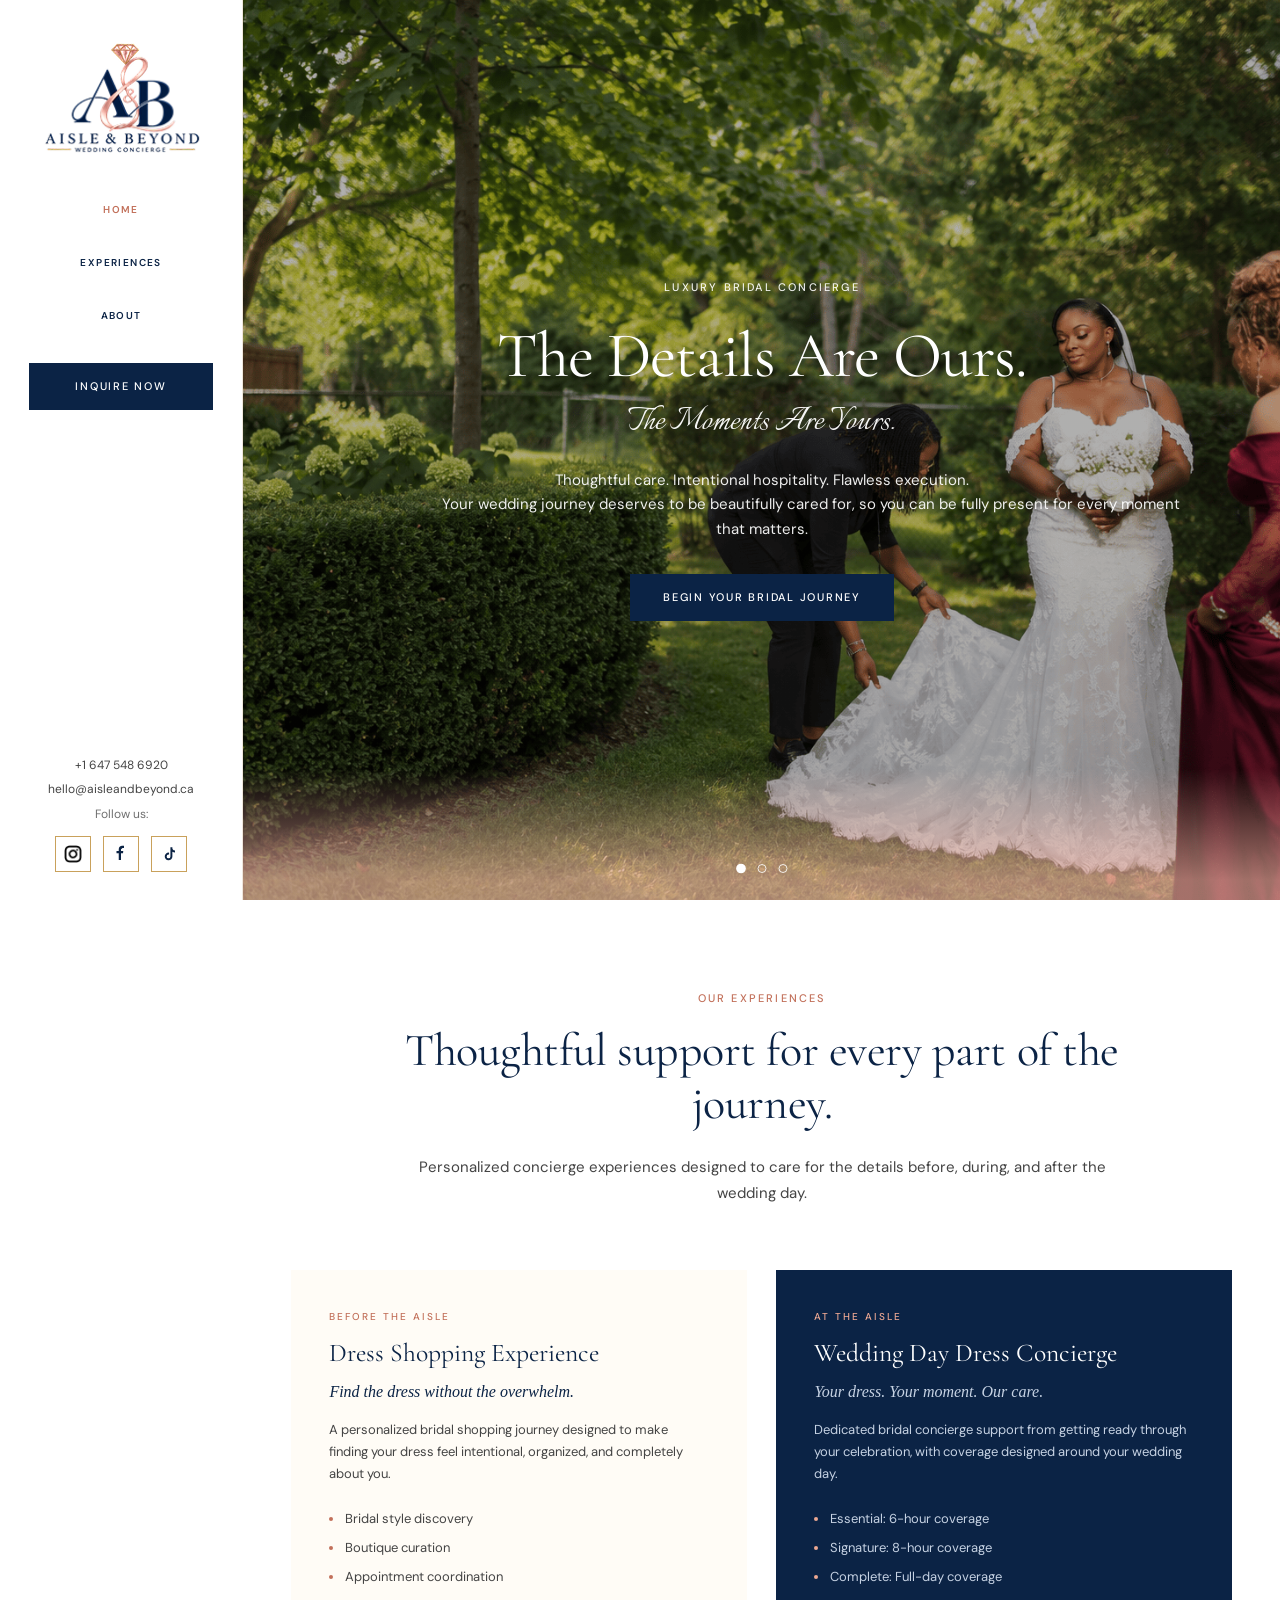
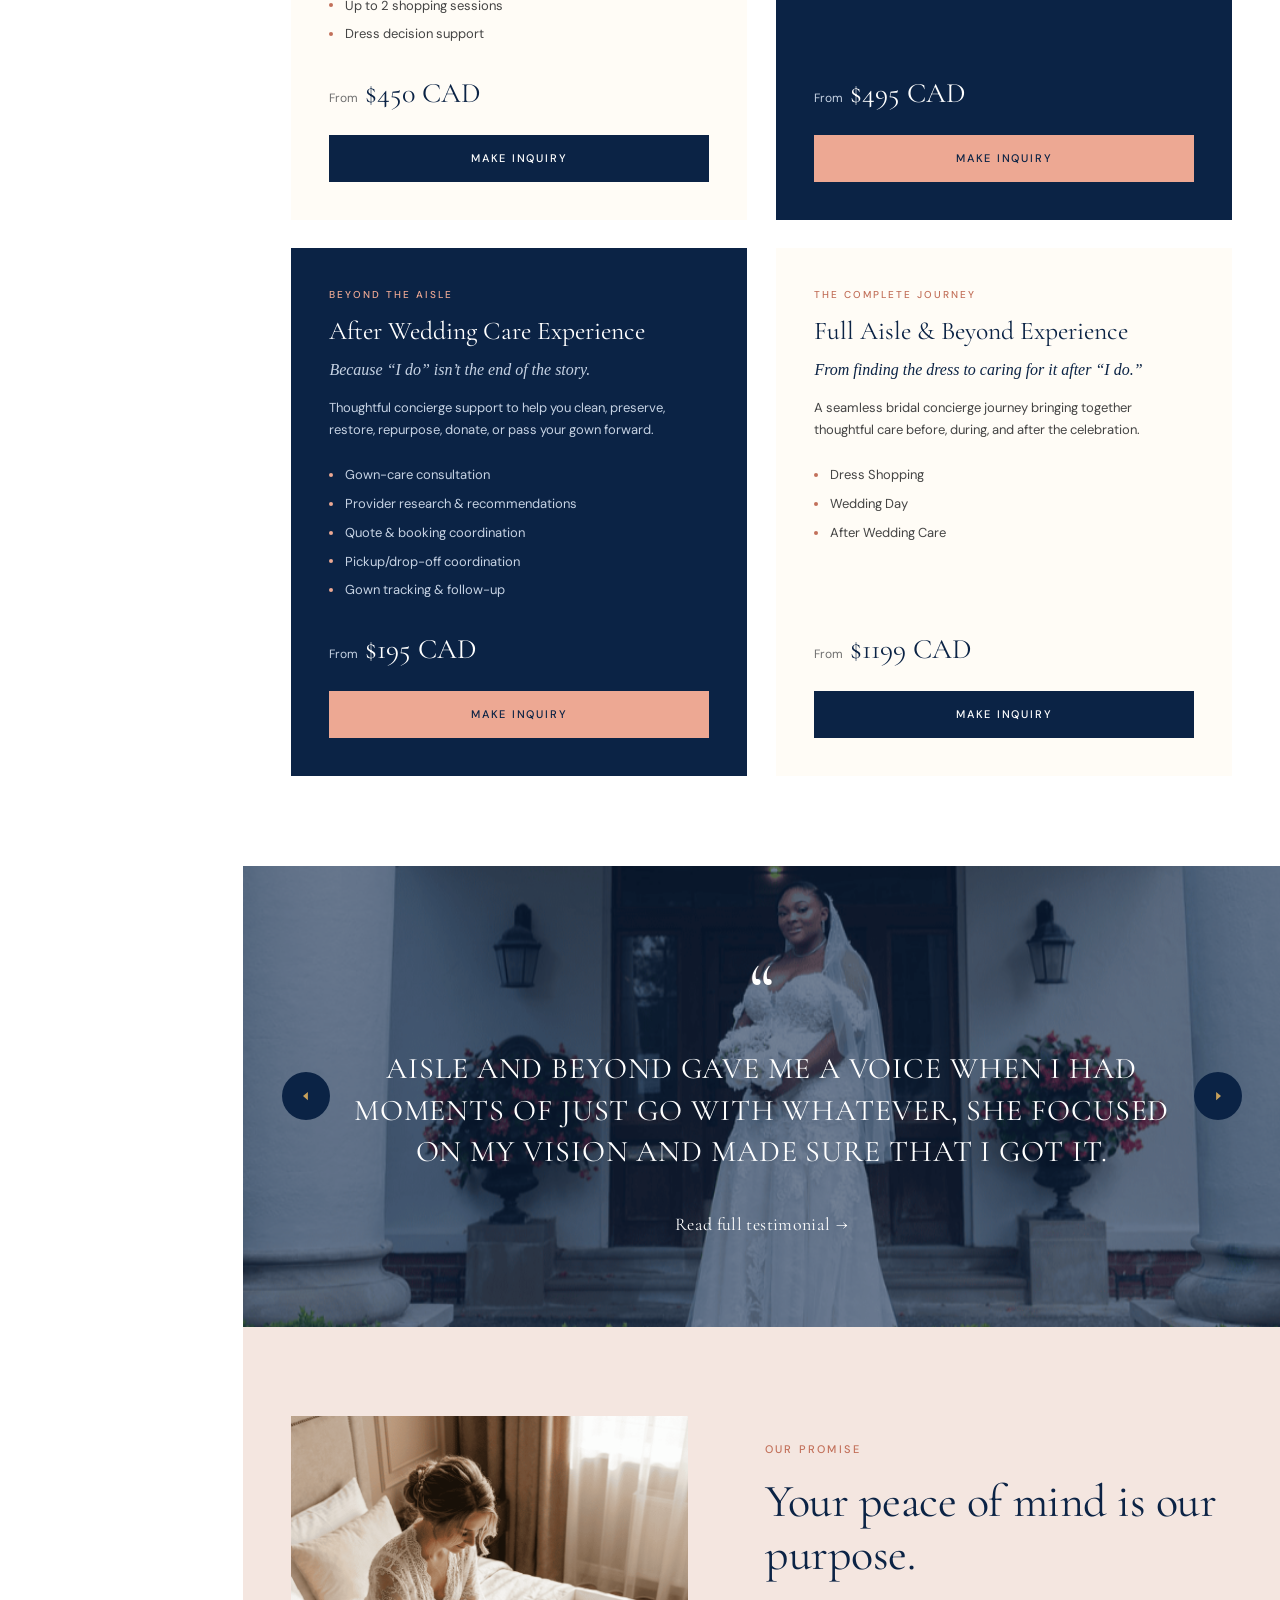
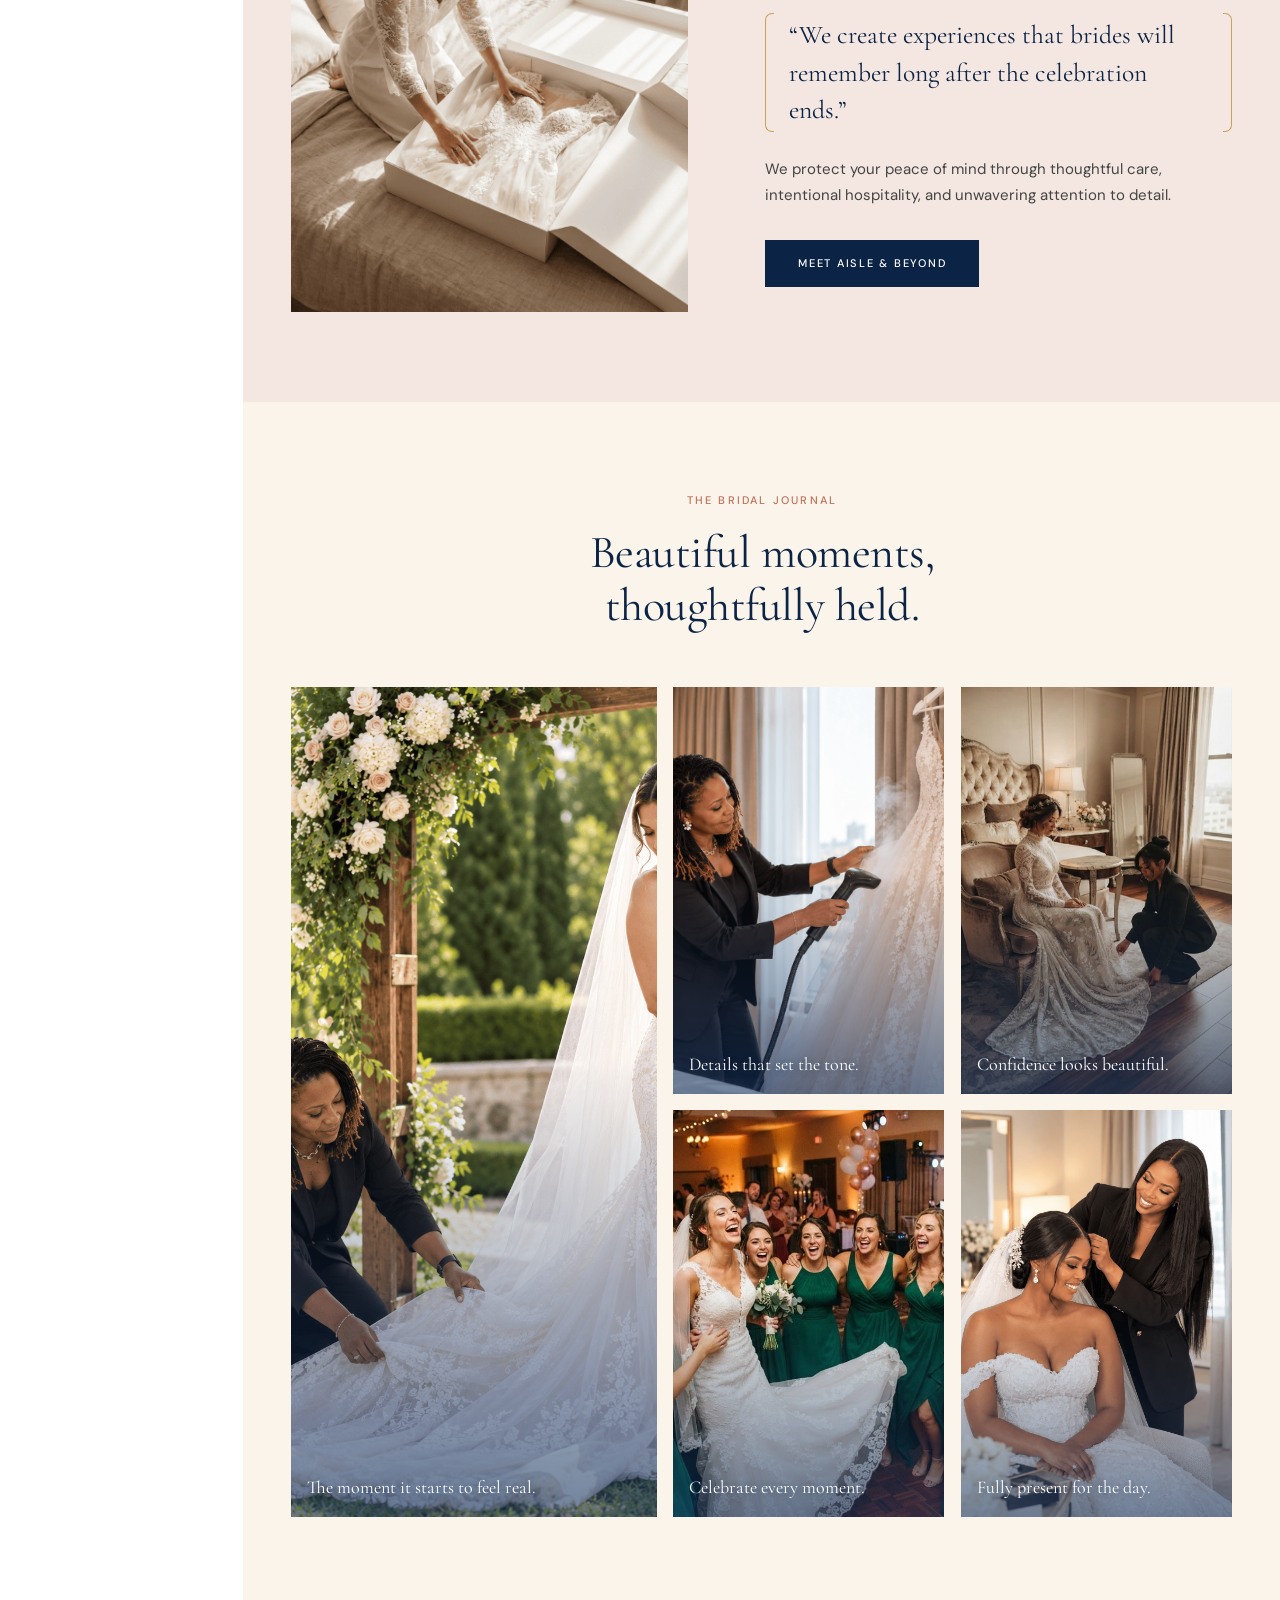
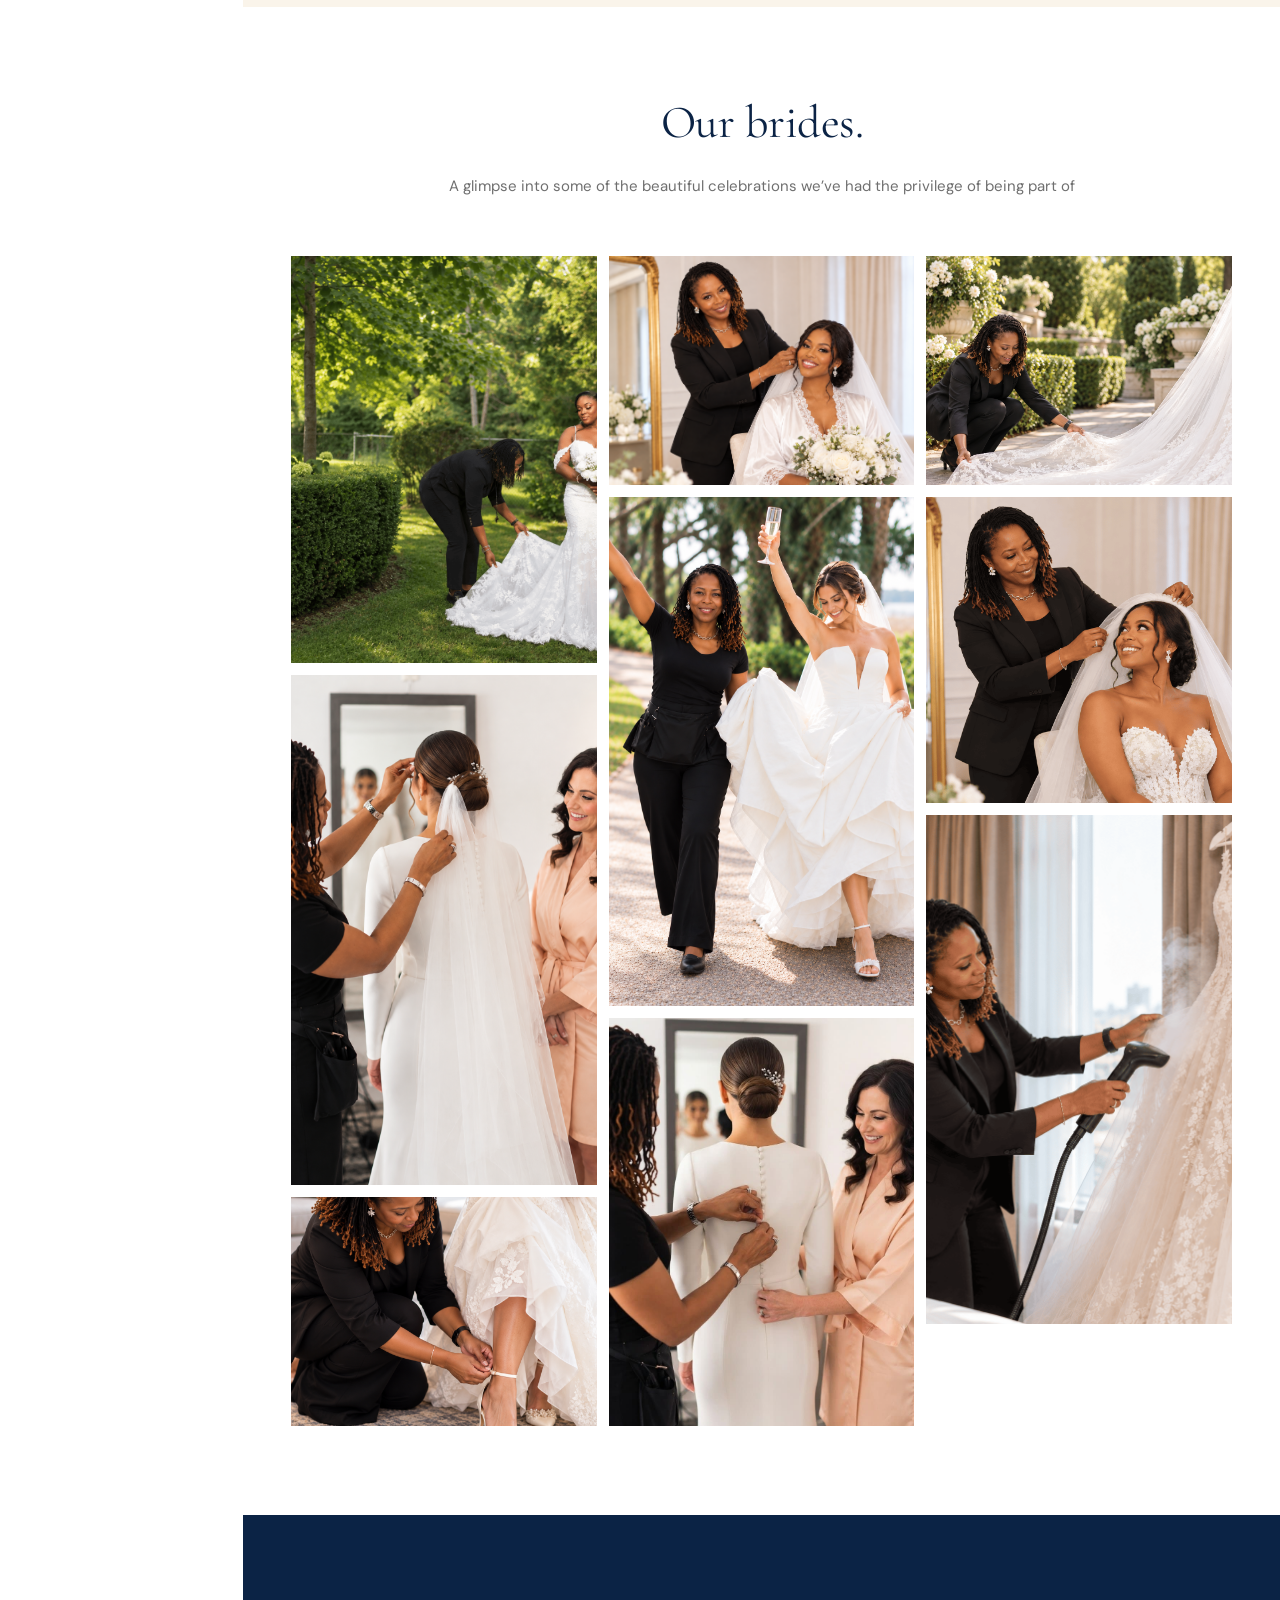
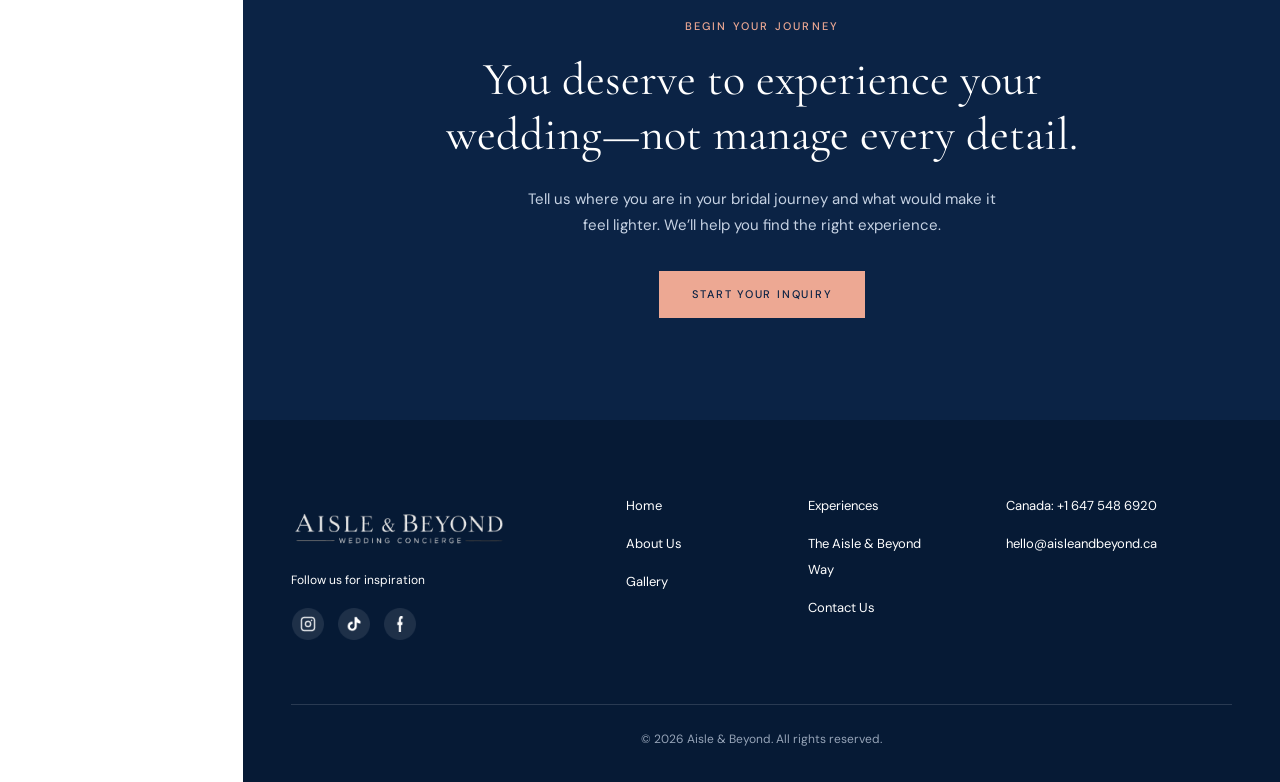
==== commit d056b4b2: "add static sidebar" ====
--- a/index.html
+++ b/index.html
@@ -17,7 +17,7 @@
         <a class="mobile-bar__brand" href="index.html">
           <img
             class="mobile-bar__logo"
-            src="assets/img/logo.png"
+            src="assets/img/brand.png"
             alt="Aisle &amp; Beyond, wedding concierge"
             width="140"
             height="56"
@@ -507,7 +507,7 @@
                   <blockquote class="testimonial__quote">
                     <p class="testimonial__text">
                       Aisle and Beyond gave me a voice when I had moments of
-                      just got with whatever, she focused on my vision and made
+                      just go with whatever, she focused on my vision and made
                       sure that I got it.
                     </p>
                   </blockquote>
@@ -732,8 +732,8 @@
                 </h2>
                 <blockquote class="promise__quote">
                   <p>
-                    &ldquo;Every bride deserves to feel calm, confident, seen,
-                    celebrated, supported, and fully present.&rdquo;
+                    &ldquo;We create experiences that brides will remember long
+                    after the celebration ends.&rdquo;
                   </p>
                 </blockquote>
                 <p class="promise__text">
@@ -1081,7 +1081,7 @@
                     <a class="footer__link" href="about.html">About Us</a>
                   </li>
                   <li>
-                    <a class="footer__link" href="#gallery-title">Galery</a>
+                    <a class="footer__link" href="#gallery-title">Gallery</a>
                   </li>
                   <!-- <li>
                     <a class="footer__link" href="#how-it-works"
--- a/assets/css/style.css
+++ b/assets/css/style.css
@@ -574,6 +574,44 @@
   object-fit: contain;
 }
 
+/* ---- Desktop: persistent sidebar ---- */
+
+@media (min-width: 769px) {
+  .site-shell {
+    display: flex;
+    align-items: stretch;
+  }
+
+  .mobile-bar {
+    display: none;
+  }
+
+  .sidebar-backdrop {
+    display: none !important;
+  }
+
+  .sidebar {
+    position: sticky;
+    top: 0;
+    flex: 0 0 var(--sidebar-width);
+    width: var(--sidebar-width);
+    max-width: none;
+    height: 100dvh;
+    transform: none;
+    box-shadow: none;
+    z-index: 100;
+  }
+
+  .site-main {
+    flex: 1;
+    min-width: 0;
+  }
+
+  body.nav-open {
+    overflow: auto;
+  }
+}
+
 /* =========================================================================
    7. Hero
    ========================================================================= */
@@ -1742,15 +1780,47 @@
 }
 
 .promise__quote {
+  position: relative;
   margin-top: var(--space-xl);
-  padding-left: var(--space-lg);
-  border-left: 2px solid var(--color-gold-blush);
+  max-width: 38rem;
+  padding-block: 0.15em;
+  padding-left: clamp(1.25rem, 2.6vw, 1.5rem);
+  padding-right: clamp(1.75rem, 3.4vw, 2.25rem);
+  border: 0;
   font-family: var(--font-heading);
   font-size: var(--fs-h3);
-  /* font-style: italic; */
   font-weight: 400;
-  line-height: 1.55;
+  line-height: 1.45;
   color: var(--color-navy-bold);
+}
+
+.promise__quote p {
+  margin: 0;
+}
+
+/* Gentle bracket rails — mostly vertical, soft curve at the caps (not full arcs) */
+.promise__quote::before,
+.promise__quote::after {
+  content: "";
+  position: absolute;
+  top: 0;
+  bottom: 0;
+  width: 0.55rem;
+  border-color: var(--color-gold-blush);
+  border-style: solid;
+  pointer-events: none;
+}
+
+.promise__quote::before {
+  left: 0;
+  border-width: 1.5px 0 1.5px 1.5px;
+  border-radius: 7px 0 0 7px;
+}
+
+.promise__quote::after {
+  right: 0;
+  border-width: 1.5px 1.5px 1.5px 0;
+  border-radius: 0 7px 7px 0;
 }
 
 .promise__text {
@@ -3186,7 +3256,21 @@
 
   .promise__quote {
     padding-left: var(--space-md);
+    padding-right: calc(var(--space-md) + 0.35rem);
     font-size: var(--fs-md);
+  }
+
+  .promise__quote::before,
+  .promise__quote::after {
+    width: 0.45rem;
+  }
+
+  .promise__quote::before {
+    border-radius: 5px 0 0 5px;
+  }
+
+  .promise__quote::after {
+    border-radius: 0 5px 5px 0;
   }
 
   .footer__top {
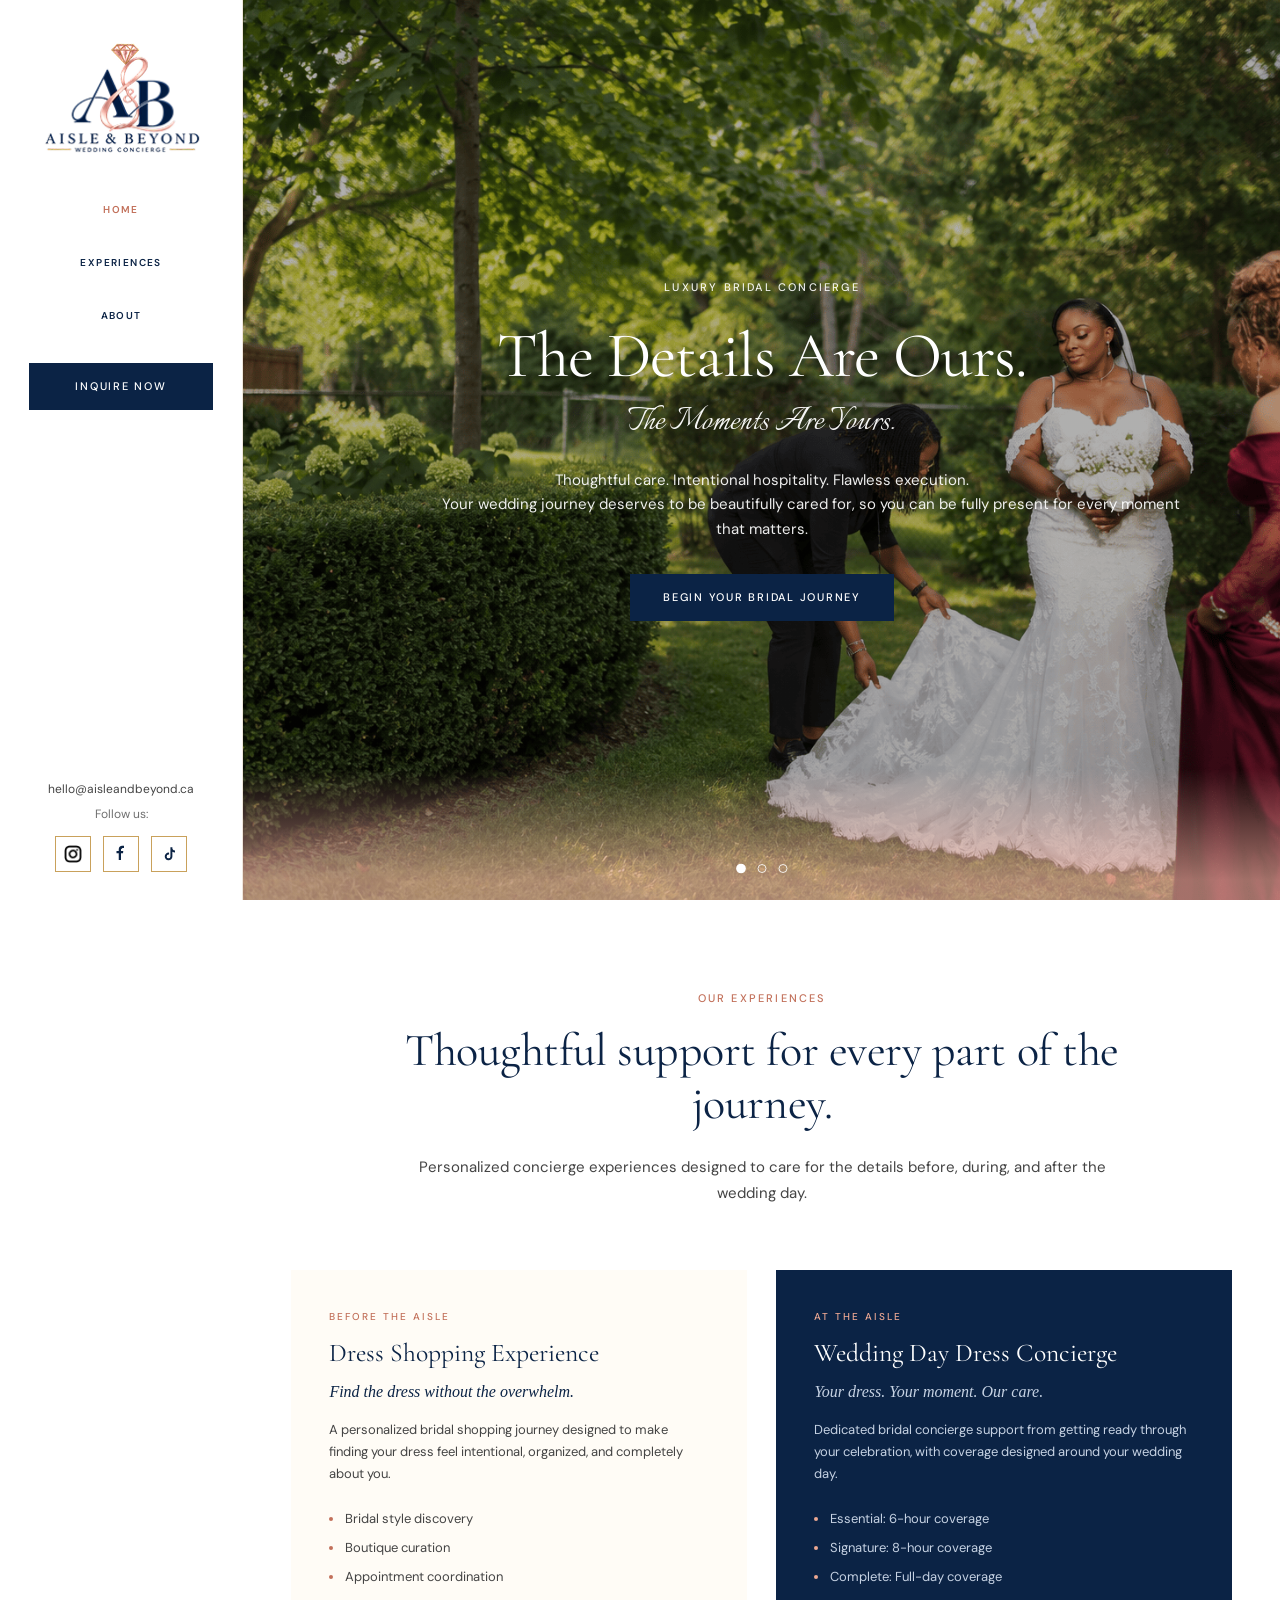
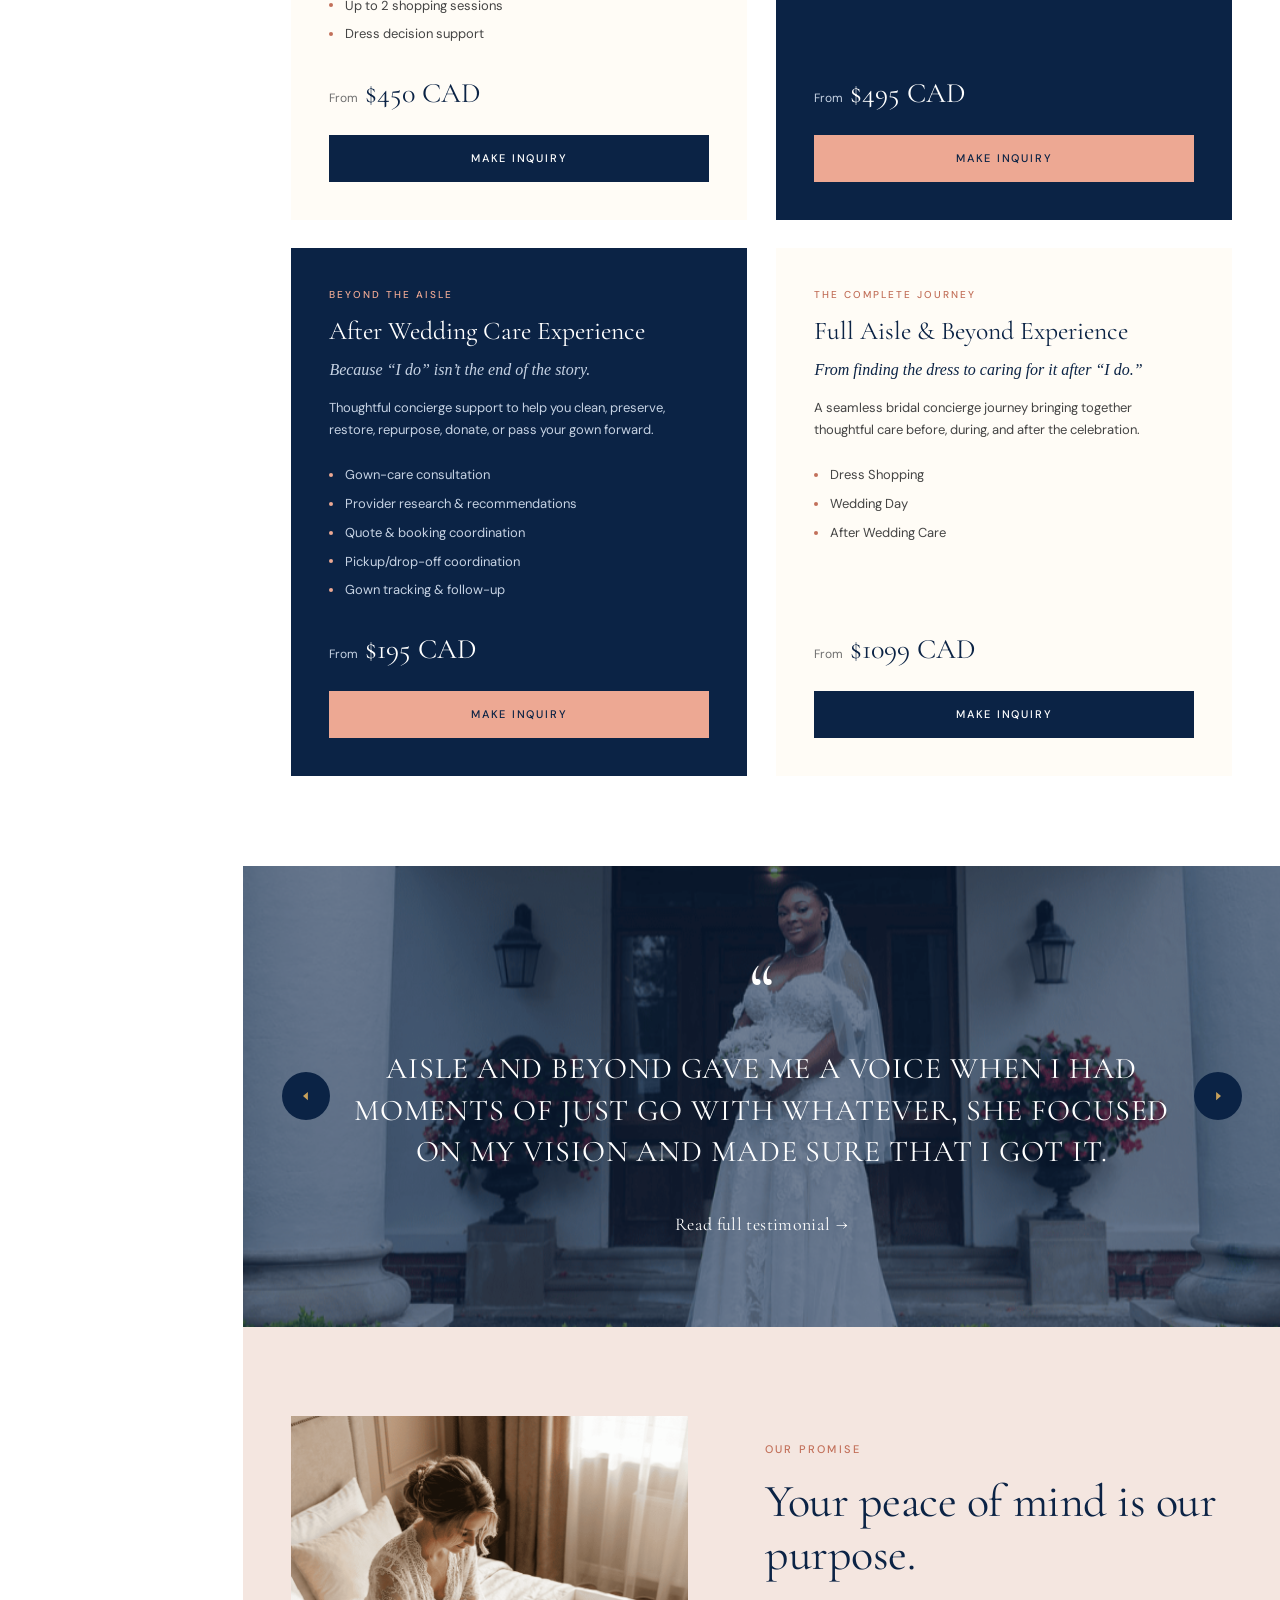
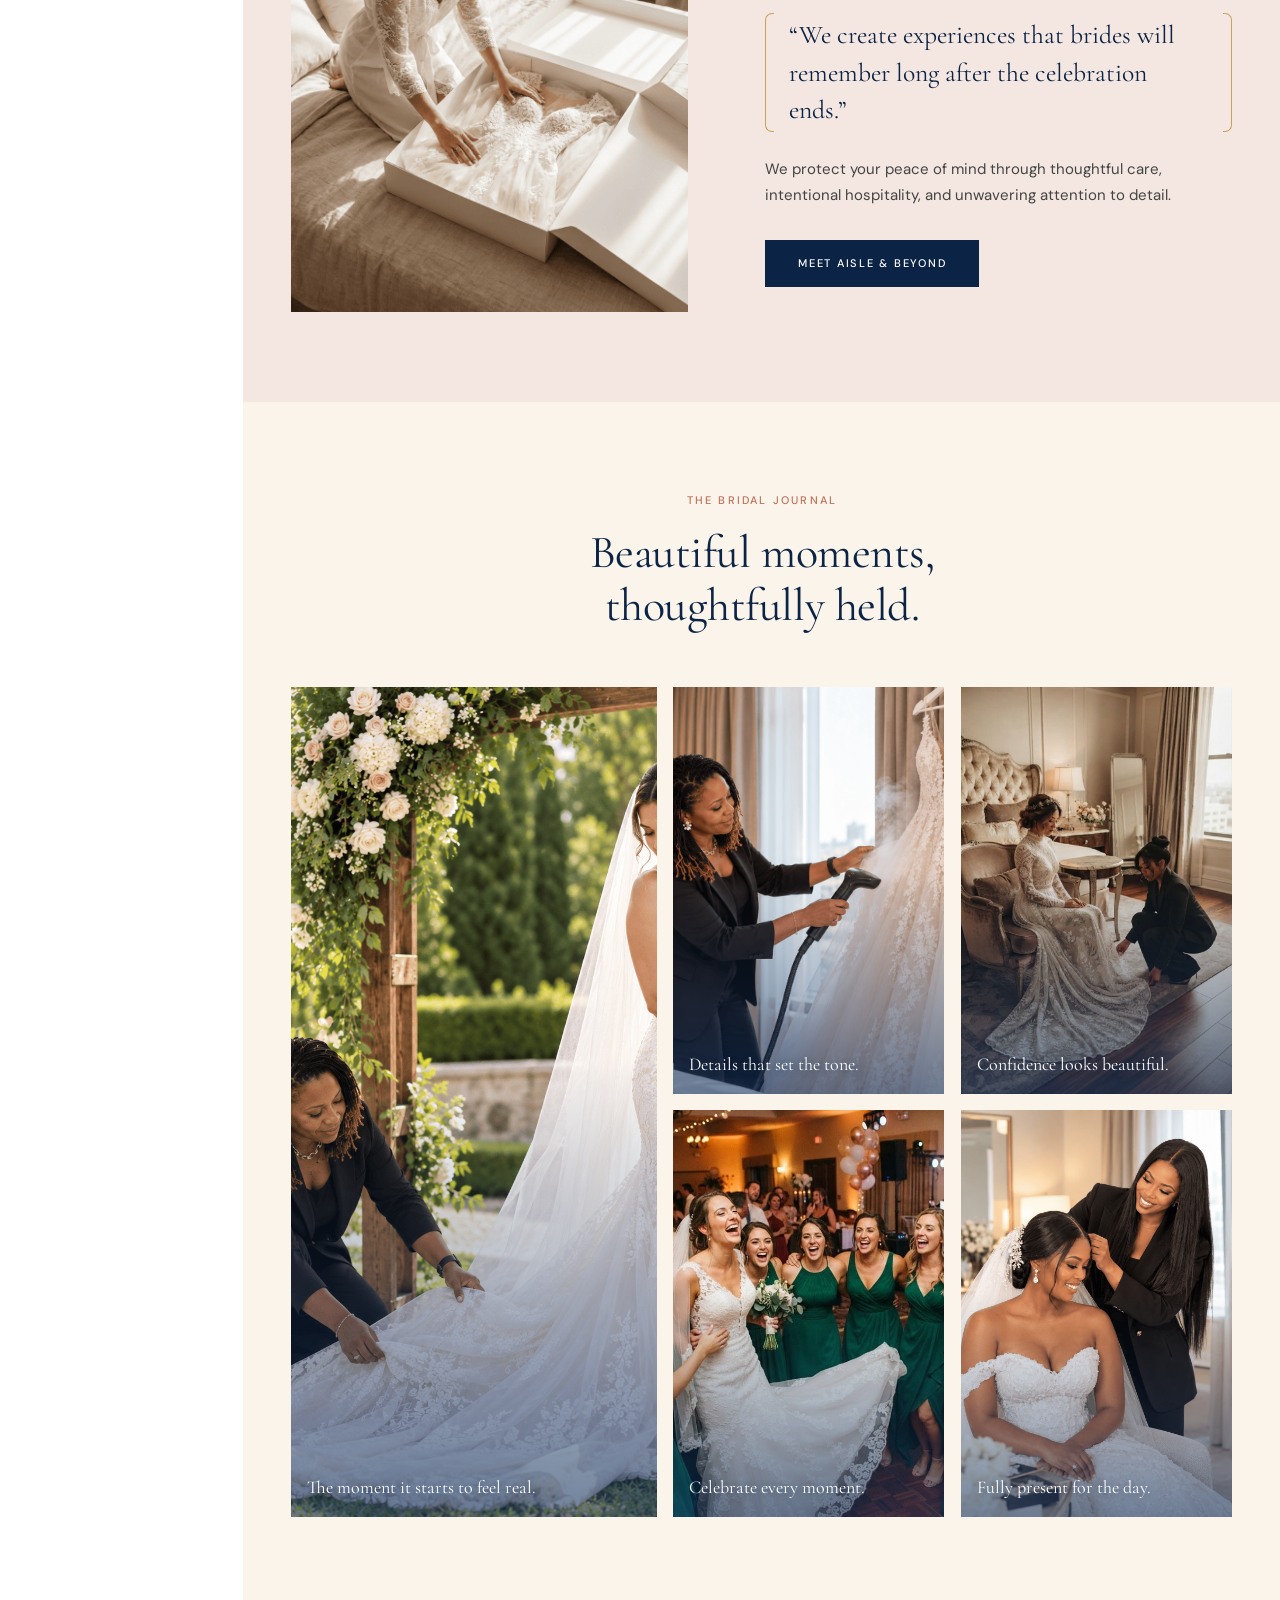
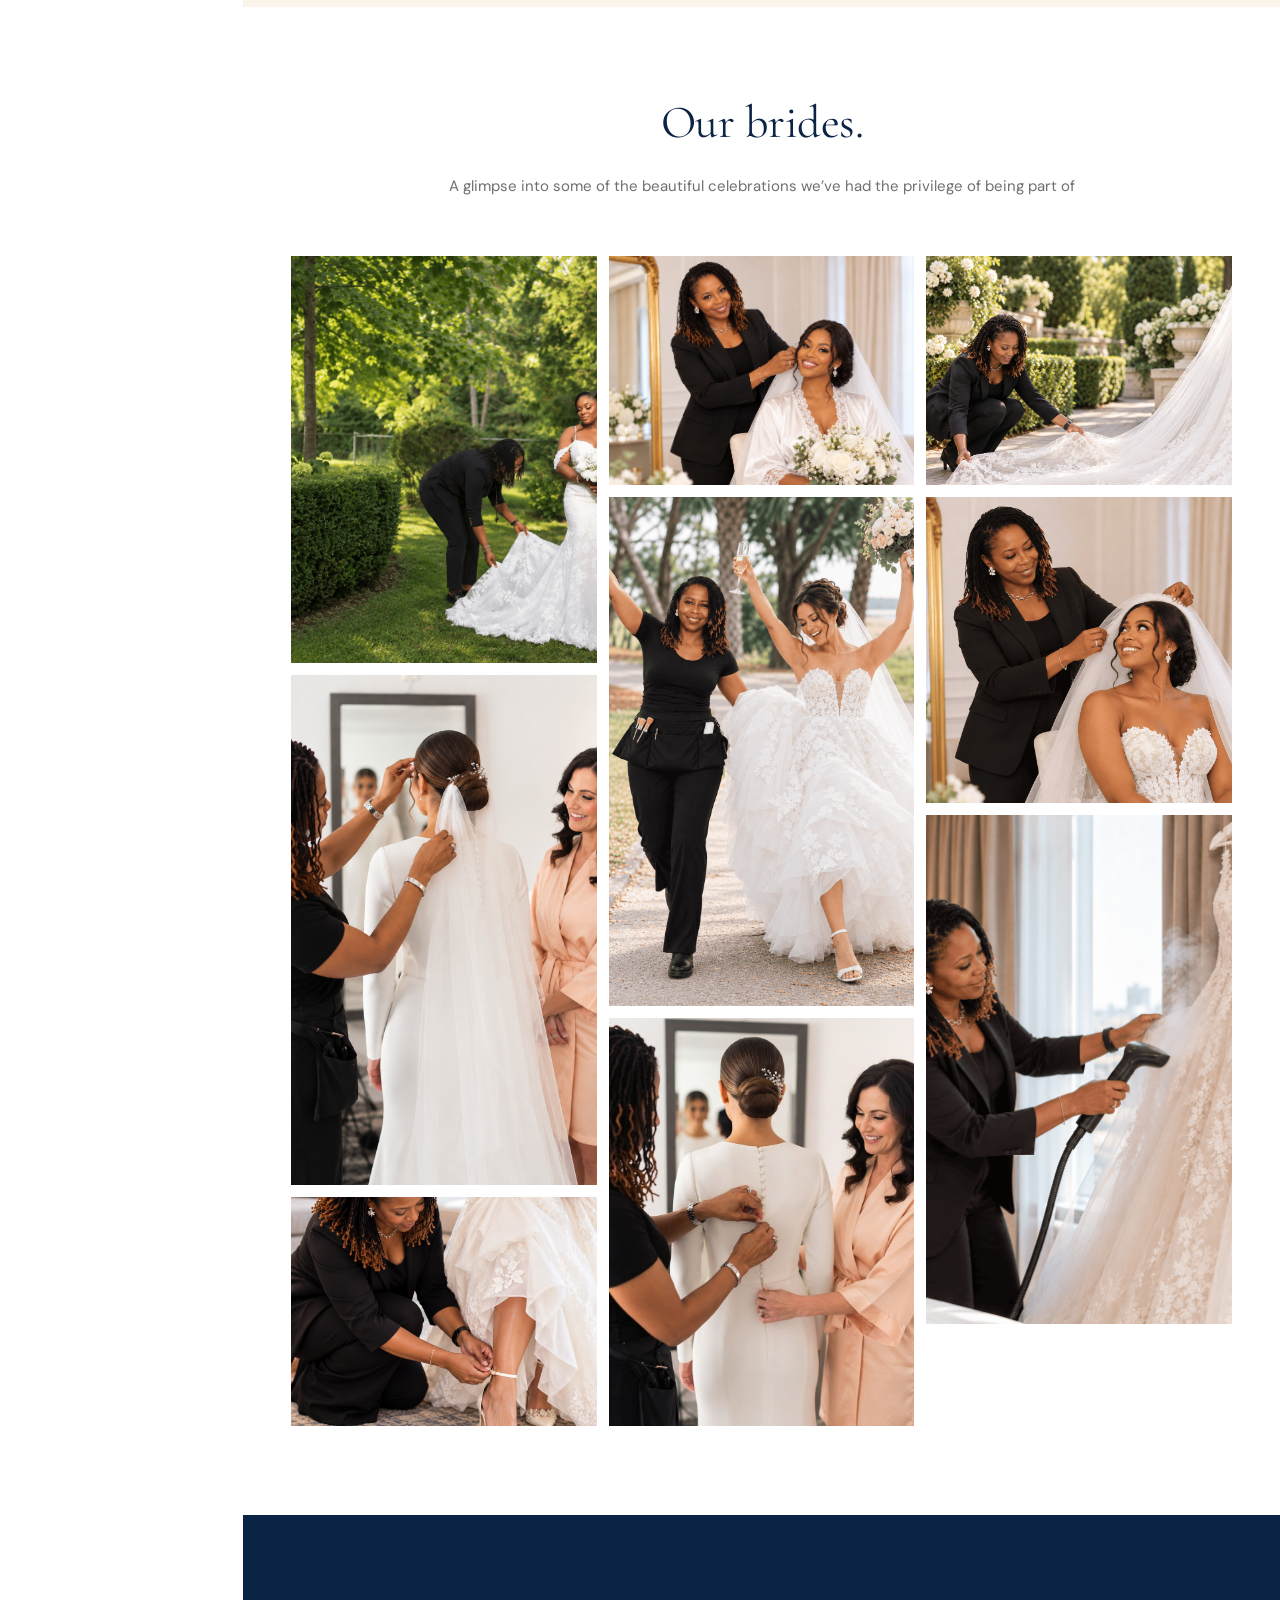
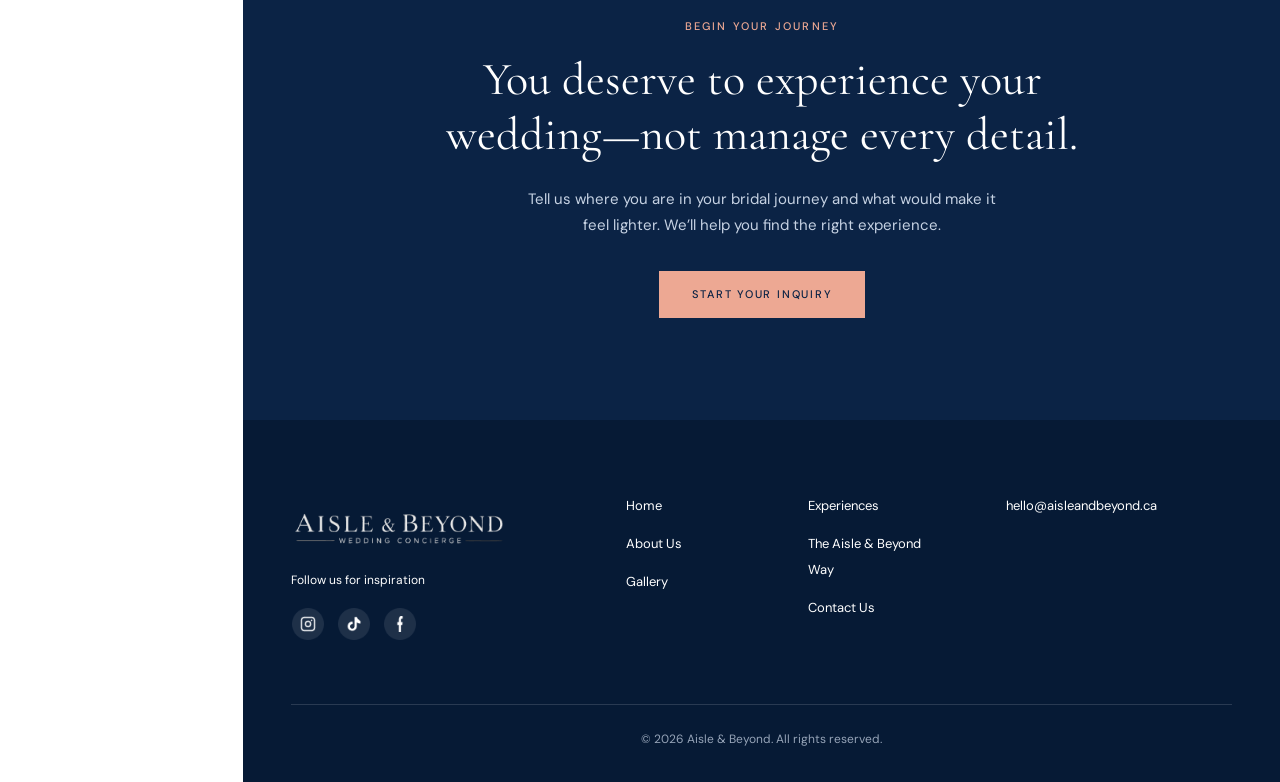
==== commit 39f59dc5: "phone number update" ====
--- a/index.html
+++ b/index.html
@@ -77,11 +77,11 @@
           >
 
           <div class="sidebar__contact">
-            <p>
+            <!-- <p>
               <a class="sidebar__contact-link" href="tel:+16475486920"
                 >+1 647 548 6920</a
               >
-            </p>
+            </p> -->
             <p>
               <a
                 class="sidebar__contact-link"
@@ -462,7 +462,7 @@
                     <li class="card__list-item">After Wedding Care</li>
                   </ul>
                   <p class="card__price">
-                    <span class="card__price-label">From</span> $1199 CAD
+                    <span class="card__price-label">From</span> $1099 CAD
                   </p>
                   <a class="btn btn--primary btn--block" href="contact.html"
                     >Make Inquiry</a
@@ -904,7 +904,7 @@
                       aria-label="View photo 5"
                     >
                       <img
-                        src="assets/img/image35.png"
+                        src="assets/img/image22.png"
                         alt="Bride and concierge walking together on the wedding day"
                         loading="lazy"
                       />
@@ -1107,11 +1107,11 @@
               </nav>
 
               <address class="footer__contact">
-                <p>
+                <!-- <p>
                   <a class="footer__link" href="tel:+16475486920"
                     >Canada: +1 647 548 6920</a
                   >
-                </p>
+                </p> -->
                 <p>
                   <a class="footer__link" href="mailto:hello@aisleandbeyond.ca"
                     >hello@aisleandbeyond.ca</a
--- a/assets/css/style.css
+++ b/assets/css/style.css
@@ -2938,11 +2938,140 @@
   cursor: pointer;
 }
 
-/* Phone: country code + number */
+/* Phone: country code + number. The control shows the country code. */
 .form__group {
   display: grid;
-  grid-template-columns: 5.25rem 1fr;
+  grid-template-columns: 5.5rem minmax(0, 1fr);
   gap: var(--space-xs);
+}
+
+.phone-code {
+  position: relative;
+  min-width: 0;
+}
+
+.phone-code__native {
+  position: absolute;
+  width: 1px;
+  height: 1px;
+  padding: 0;
+  margin: -1px;
+  overflow: hidden;
+  clip: rect(0, 0, 0, 0);
+  clip-path: inset(50%);
+  white-space: nowrap;
+  border: 0;
+  pointer-events: none;
+}
+
+.phone-code__button {
+  display: flex;
+  align-items: center;
+  gap: 0.35rem;
+  width: 100%;
+  min-width: 0;
+  min-height: 2.75rem;
+  padding: 0.75rem 2.15rem 0.75rem 0.875rem;
+  font-family: var(--font-body);
+  font-size: var(--fs-sm);
+  line-height: 1.6;
+  color: var(--color-ink);
+  text-align: left;
+  background-color: var(--color-field);
+  background-image: url("data:image/svg+xml,%3Csvg xmlns='http://www.w3.org/2000/svg' viewBox='0 0 12 8'%3E%3Cpath fill='none' stroke='%23444444' stroke-width='1.4' d='M1 1.5 6 6.5l5-5'/%3E%3C/svg%3E");
+  background-repeat: no-repeat;
+  background-position: right 0.875rem center;
+  background-size: 11px 7px;
+  border: 1px solid transparent;
+  border-radius: var(--radius-sm);
+  cursor: pointer;
+  transition:
+    background-color var(--transition-fast),
+    border-color var(--transition-fast),
+    box-shadow var(--transition-fast);
+}
+
+.phone-code__button:hover {
+  background-color: var(--color-field-hover);
+}
+
+.phone-code__button:focus {
+  outline: none;
+  background-color: var(--color-white);
+  border-color: var(--color-navy);
+  box-shadow: 0 0 0 3px rgba(18, 49, 92, 0.1);
+}
+
+.phone-code__menu {
+  position: absolute;
+  z-index: 20;
+  top: calc(100% + 0.35rem);
+  left: 0;
+  width: min(14rem, calc(100vw - 2.5rem));
+  background-color: var(--color-white);
+  border: 1px solid var(--color-border-light);
+  border-radius: var(--radius-sm);
+  box-shadow: 0 16px 40px rgba(18, 49, 92, 0.16);
+}
+
+.phone-code__menu:not([hidden]) {
+  display: flex;
+  flex-direction: column;
+}
+
+.phone-code__search {
+  width: 100%;
+  margin: 0;
+  padding: 0.7rem 0.875rem;
+  font-family: var(--font-body);
+  font-size: var(--fs-sm);
+  color: var(--color-ink);
+  background-color: var(--color-field);
+  border: 0;
+  border-bottom: 1px solid var(--color-border-light);
+  border-radius: 0;
+}
+
+.phone-code__search:focus {
+  outline: none;
+  background-color: var(--color-white);
+}
+
+.phone-code__list {
+  max-height: 14rem;
+  margin: 0;
+  padding: 0.25rem 0;
+  overflow-y: auto;
+  list-style: none;
+}
+
+.phone-code__option {
+  padding: 0.5rem 0.875rem;
+  font-size: var(--fs-sm);
+  line-height: 1.4;
+  color: var(--color-ink);
+  cursor: pointer;
+}
+
+.phone-code__option:hover,
+.phone-code__option.is-active {
+  background-color: var(--color-sand);
+}
+
+.phone-code__option.is-selected {
+  color: var(--color-navy);
+  font-weight: 600;
+}
+
+.phone-code__empty {
+  margin: 0;
+  padding: 0.85rem 0.875rem;
+  font-size: var(--fs-sm);
+  color: var(--color-body-light);
+}
+
+.form__other {
+  margin-top: var(--space-sm);
 }
 
 .form__actions {
